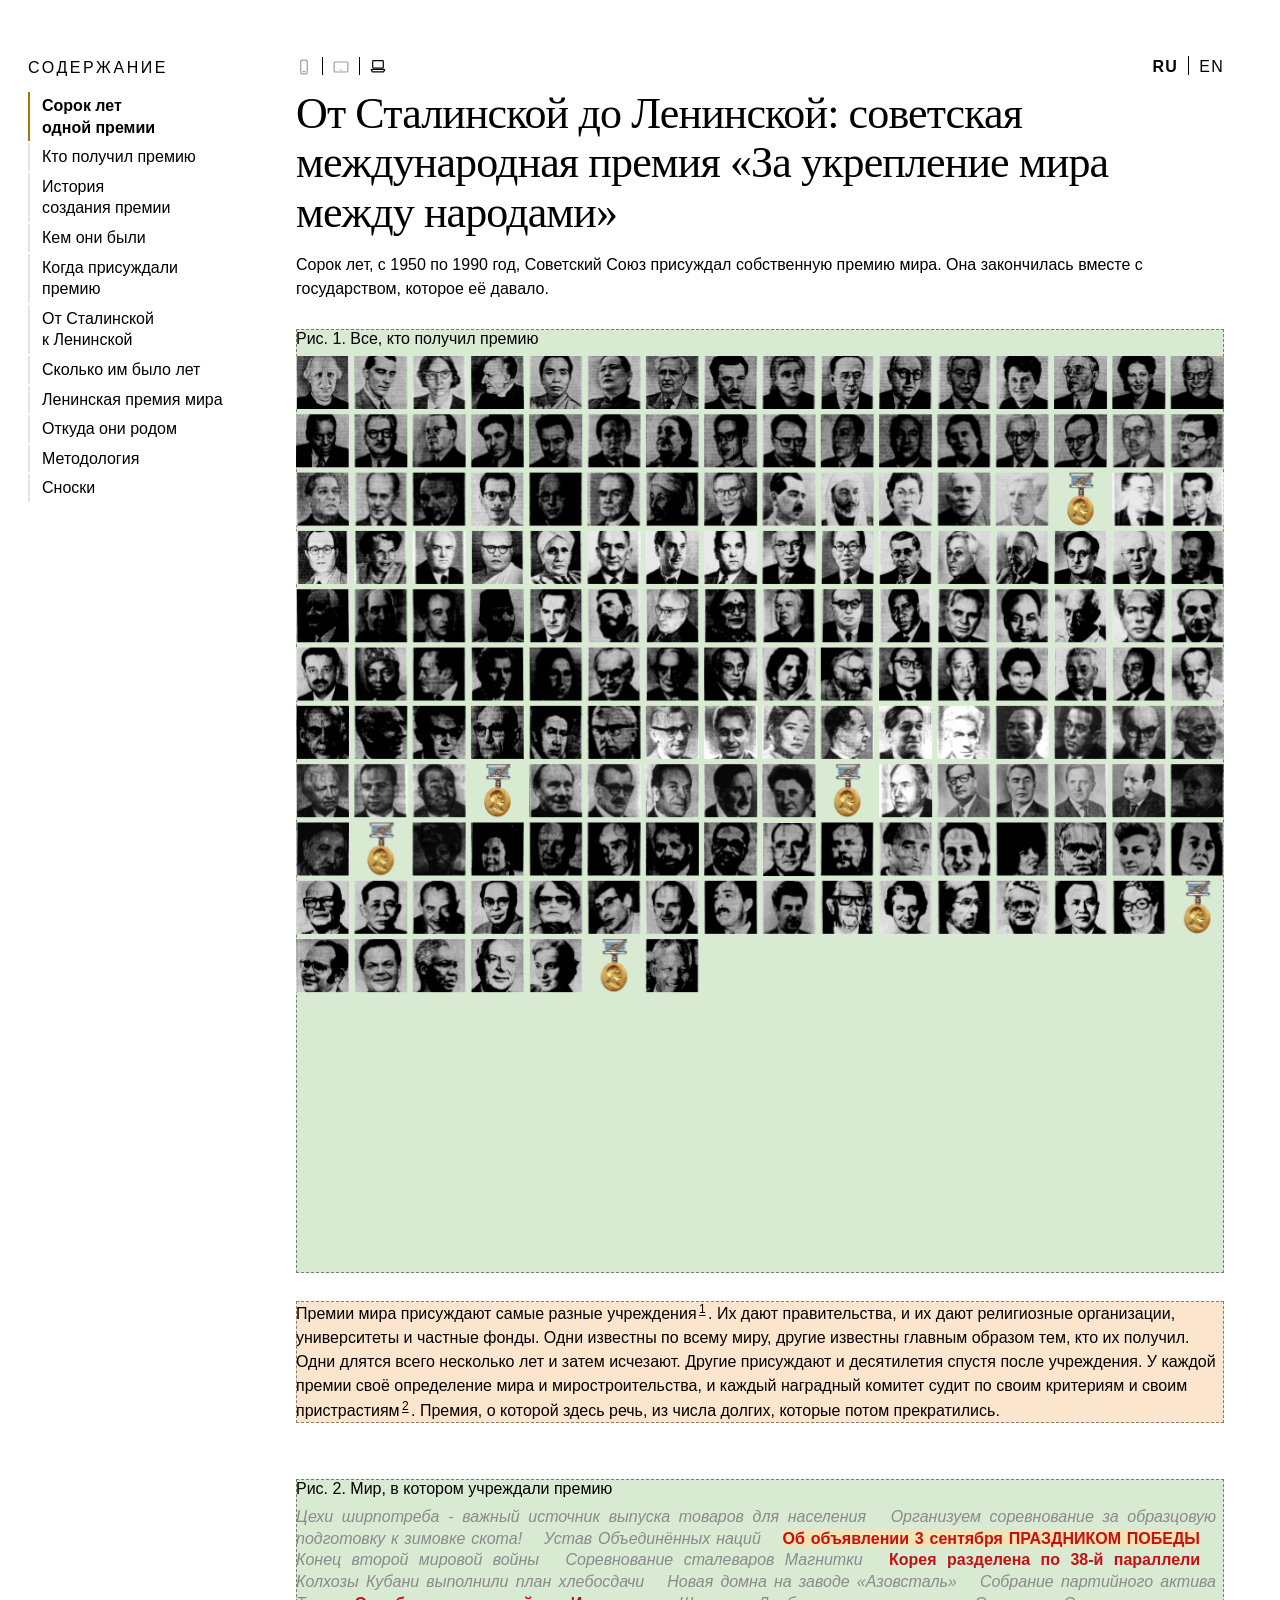
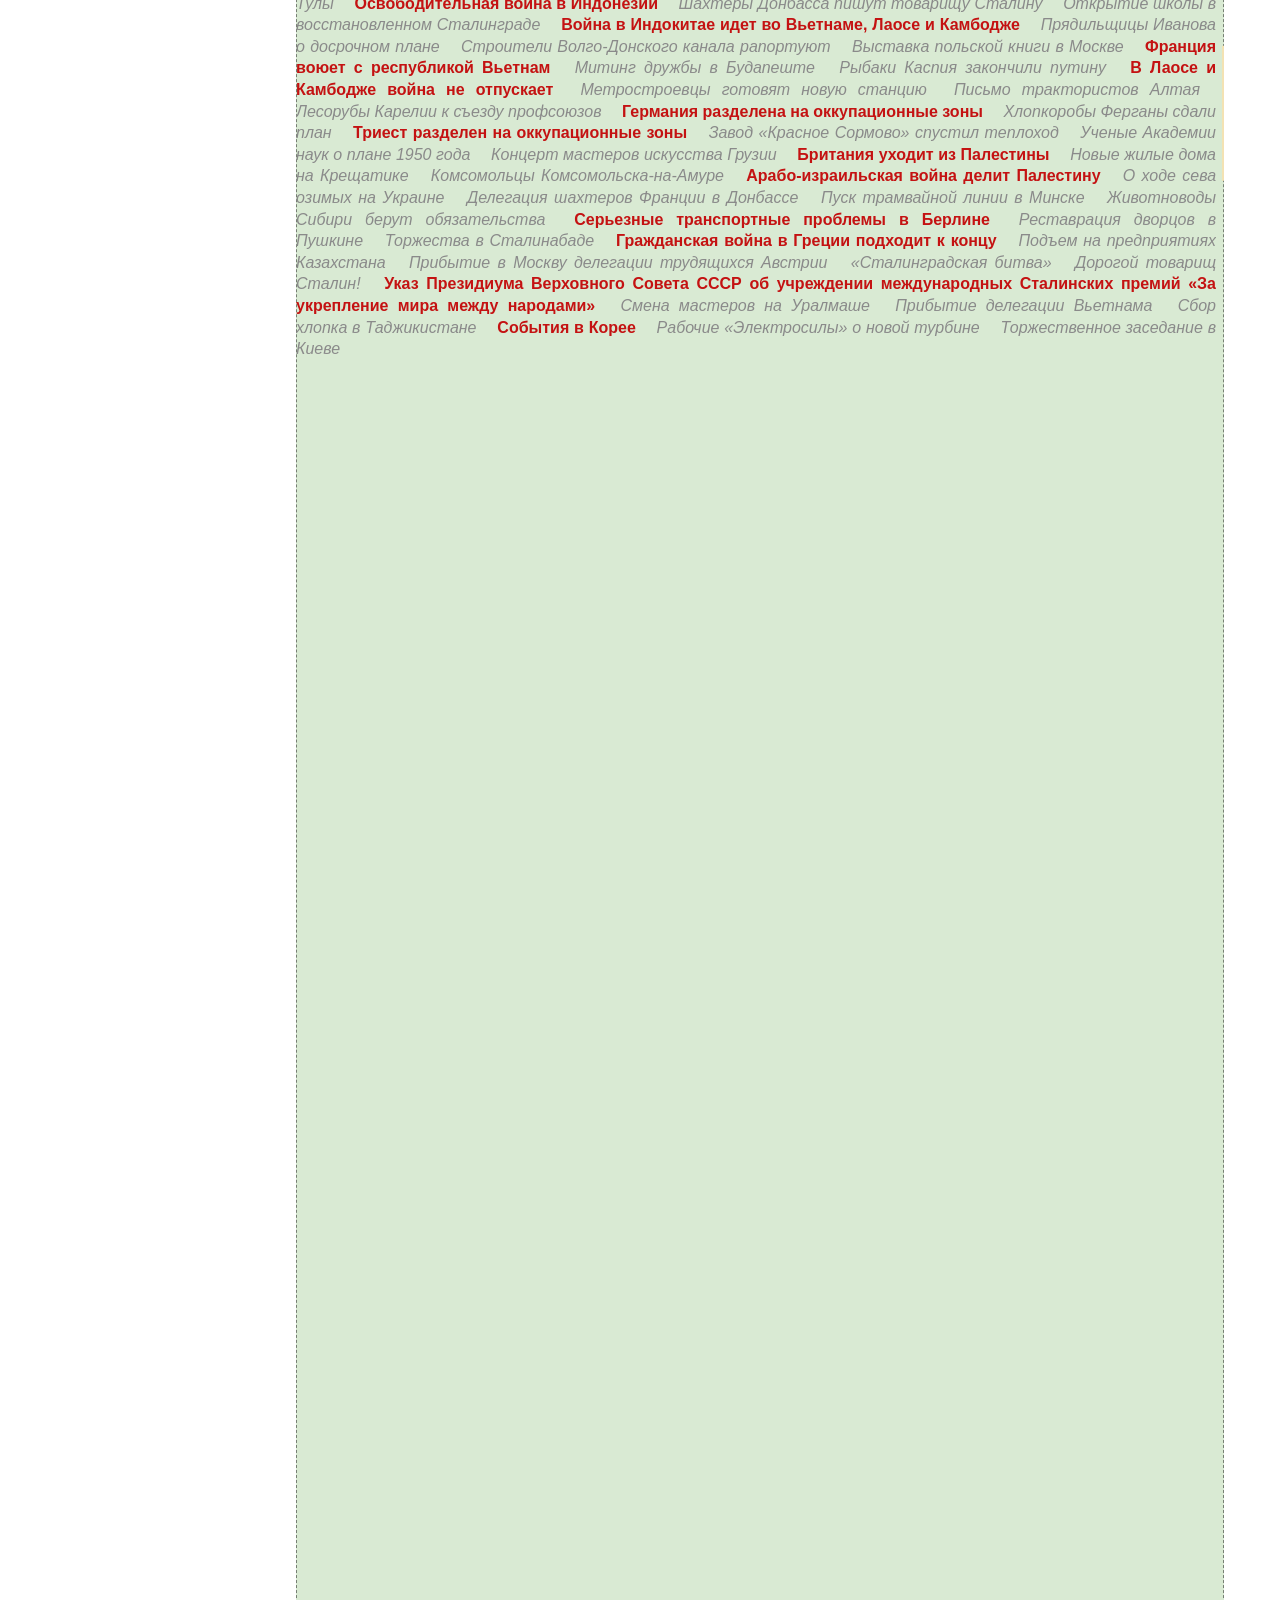
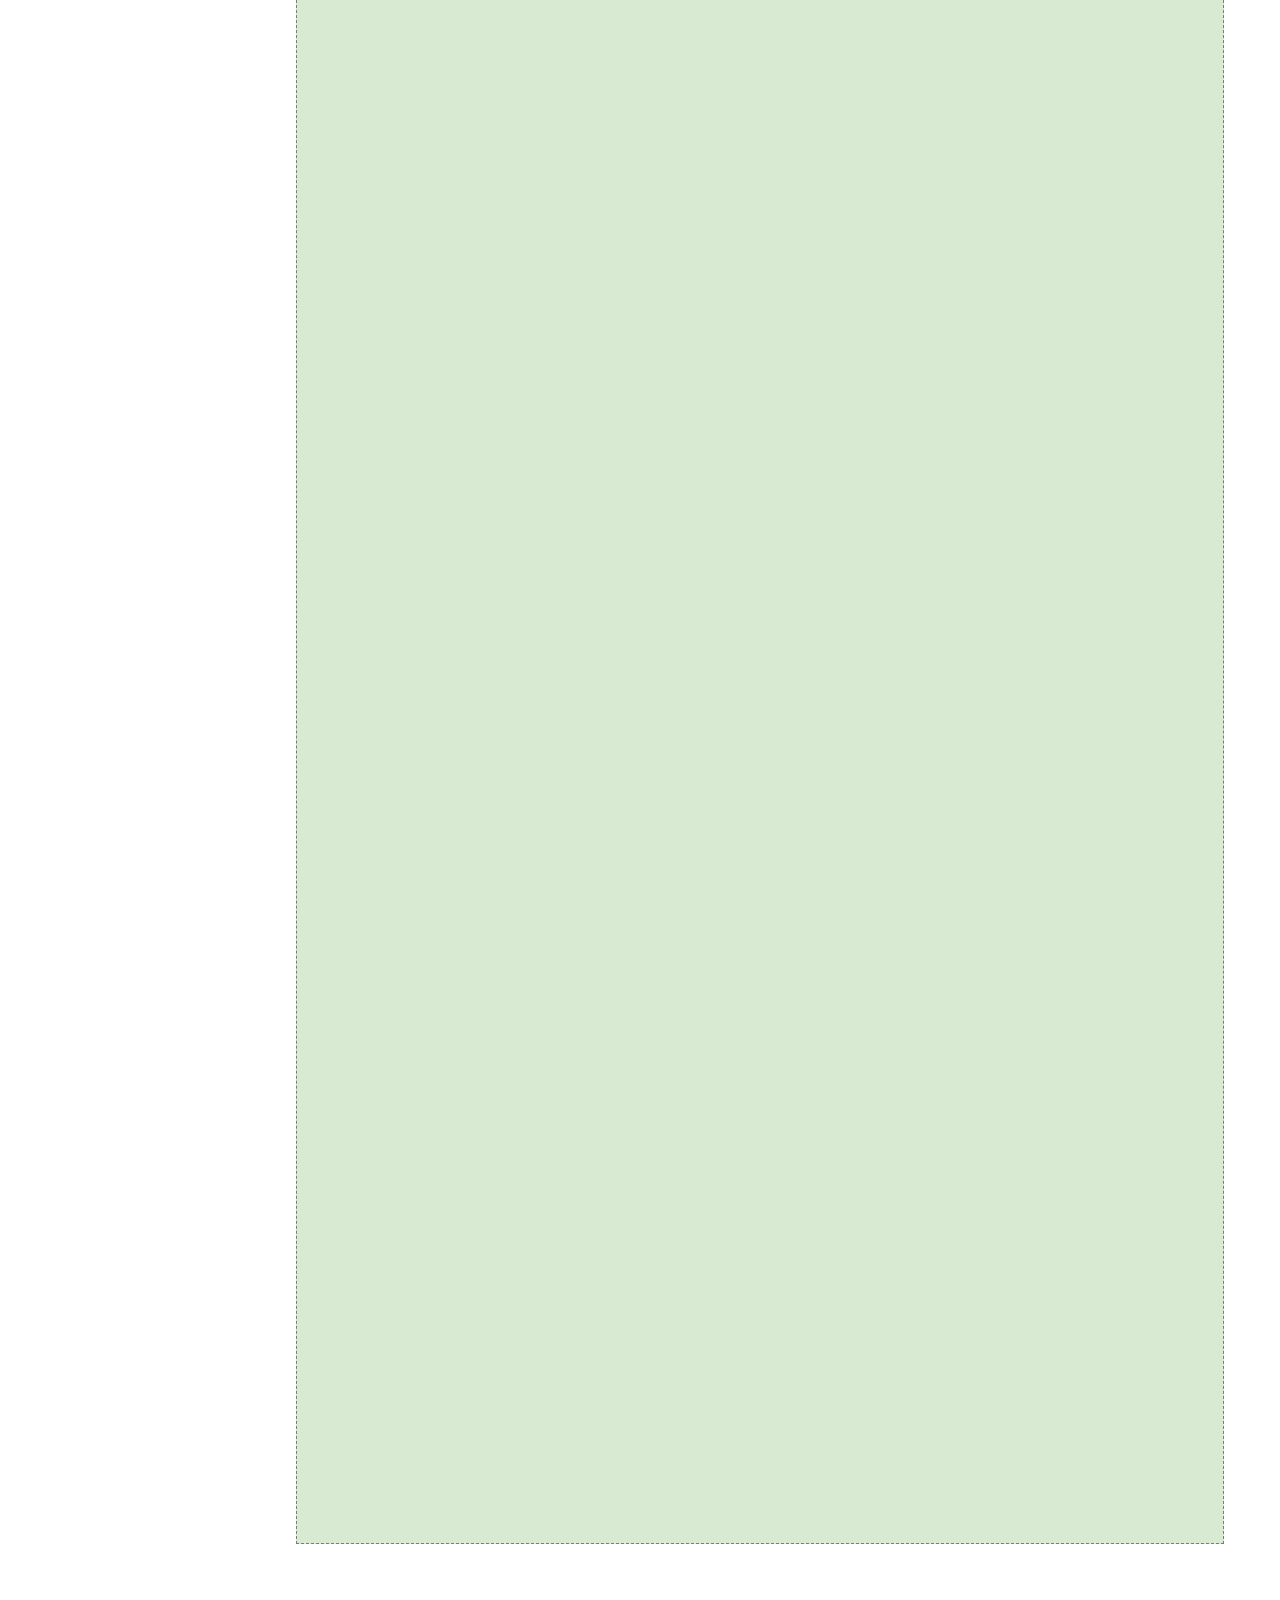
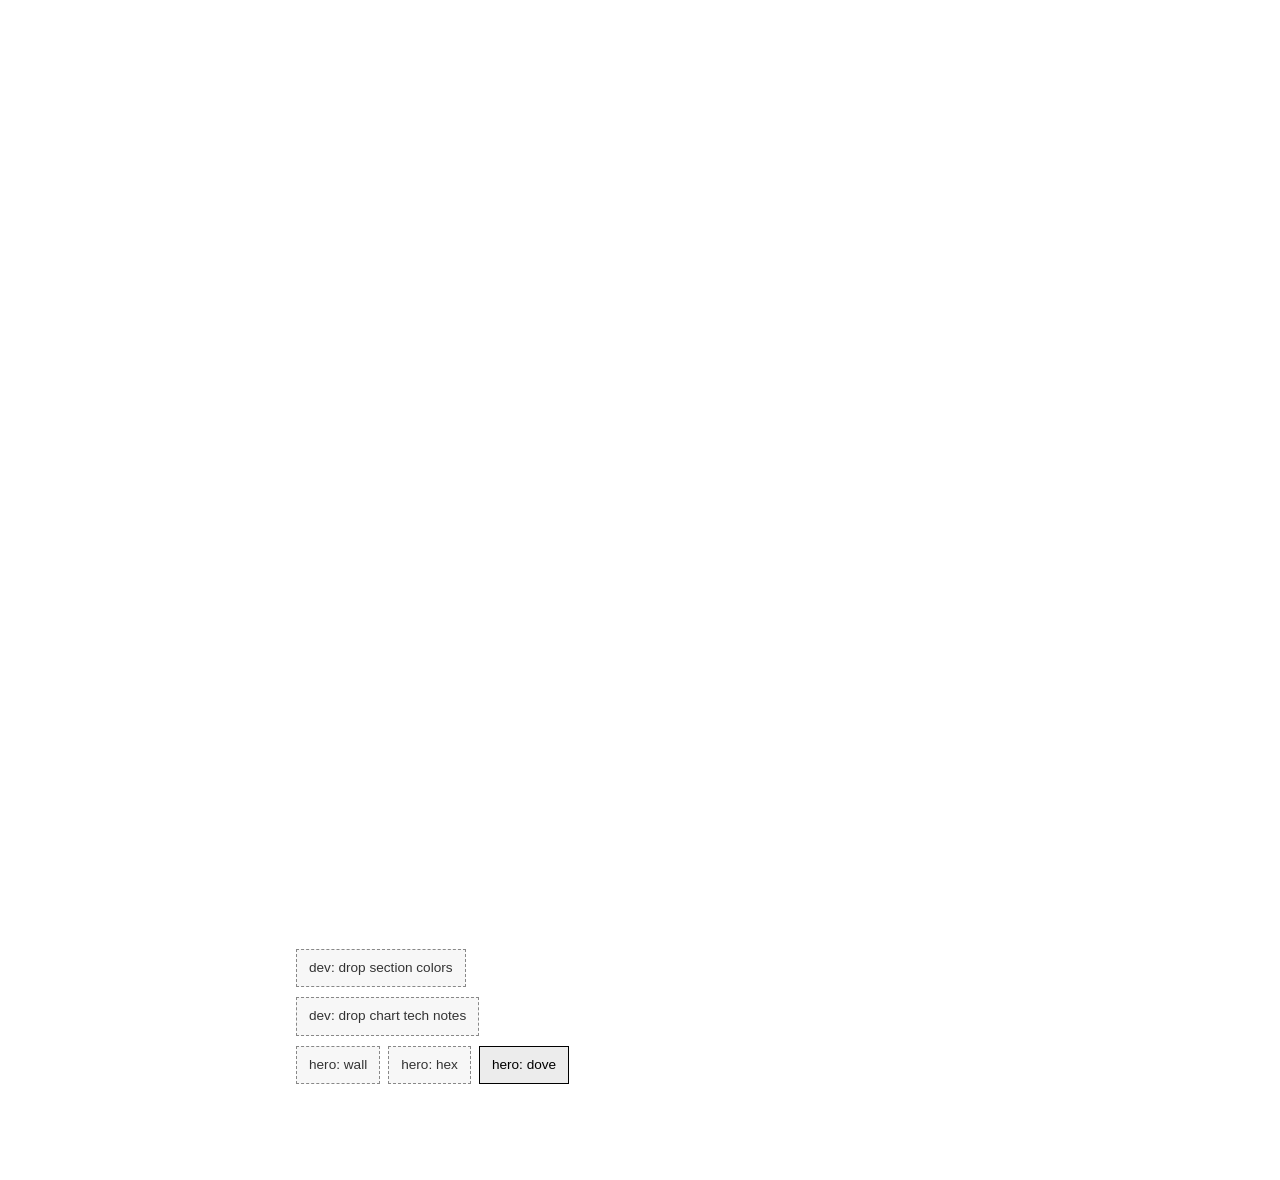
==== viz/laureate-clouds.html @ 4d256071 "Publish laureate-clouds viz for GitHub Pages. Ship viz/, figures/, and the prod laureates.csv with a" ====
<!DOCTYPE html>
<html lang="ru">
<head>
  <meta charset="utf-8">
  <meta name="viewport" content="width=device-width, initial-scale=1">
  <script>
    (function () {
      var display = "laptop";
      try {
        var query = new URLSearchParams(location.search).get("display");
        if (query === "phone" || query === "tablet" || query === "laptop") display = query;
        else {
          var saved = localStorage.getItem("laureates-display");
          if (saved === "phone" || saved === "tablet" || saved === "laptop") display = saved;
        }
      } catch (err) {}
      document.documentElement.setAttribute("data-display", display);
      if (!window.matchMedia("(prefers-reduced-motion: reduce)").matches) {
        document.documentElement.classList.add("js-enter");
      }
      var hero = "dove";
      try {
        var heroQuery = new URLSearchParams(location.search).get("hero");
        if (heroQuery === "wall" || heroQuery === "hex" || heroQuery === "dove") hero = heroQuery;
        else {
          var heroSaved = localStorage.getItem("laureates-hero-mode");
          if (heroSaved === "wall" || heroSaved === "hex" || heroSaved === "dove") hero = heroSaved;
        }
      } catch (err) {}
      document.documentElement.setAttribute("data-hero-mode", hero);
    })();
  </script>
  <title>From the Stalin Prize to the Lenin Prize: the Soviet international prize for strengthening peace among the peoples</title>
  <link rel="stylesheet" href="css/base.css">
  <link rel="stylesheet" href="css/chrome.css">
  <link rel="stylesheet" href="sections/press/press.css">
  <link rel="stylesheet" href="sections/decree/decree.css">
  <link rel="stylesheet" href="sections/footnotes/footnotes.css">
  <link rel="stylesheet" href="css/sections.css">
  <link rel="stylesheet" href="sections/hero/hero.css">
  <link rel="stylesheet" href="sections/occupations/occupations.css">
  <link rel="stylesheet" href="sections/years/years.css">
  <link rel="stylesheet" href="css/world.css">
  <link rel="stylesheet" href="css/charts.css">
  <link rel="stylesheet" href="sections/ages/ages.css">
  <link rel="stylesheet" href="sections/map/map.css">
  <link rel="stylesheet" href="sections/map/map-narrow.css">
  <link rel="stylesheet" href="sections/tip/tip.css">
  <link rel="stylesheet" href="sections/method/method.css">
  <link rel="stylesheet" href="sections/toc/toc.css">
</head>
<body>
  <div class="layout">
  <p class="section-mark" id="section-mark" aria-hidden="true"></p>
  <div class="toc-rail">
    <nav class="toc" id="toc" aria-labelledby="toc-label">
      <p class="toc-label" id="toc-label" data-i18n="tocLabel">Contents</p>
      <ol>
        <li><a href="#opening" data-i18n="tocOpening">Forty years of one prize</a></li>
        <li><a href="#all" data-i18n="hAll">Who received the prize</a></li>
        <li><a href="#prize" data-i18n="tocPrize">How the prize was founded</a></li>
        <li><a href="#occupation" data-i18n="hOcc">Who they were</a></li>
        <li><a href="#years" data-i18n="hYear">When it was awarded</a></li>
        <li><a href="#decree-1956" data-i18n="tocRename">From Stalin to Lenin</a></li>
        <li><a href="#ages" data-i18n="hAge">How old they were</a></li>
        <li><a href="#decree-1989" data-i18n="tocRename1989">The Lenin Peace Prize</a></li>
        <li><a href="#births" data-i18n="hMap">Where they came from</a></li>
        <li><a href="#method" data-i18n="methTitle">How the list was made</a></li>
        <li><a href="#footnotes" data-i18n="fnListTitle">Footnotes</a></li>
      </ol>
    </nav>
  </div>
  <div class="shell">
  <div class="wrap">
    <div class="mast">
      <nav class="display" id="display">
        <button type="button" data-set-display="phone" aria-label="Phone">
          <svg viewBox="0 0 16 16" aria-hidden="true">
            <rect x="4.75" y="1.15" width="6.5" height="13.7" rx="1.25" fill="none" stroke="currentColor" stroke-width="1.2"/>
            <path d="M7.15 12.55h1.7" stroke="currentColor" stroke-width="1.2" stroke-linecap="round"/>
          </svg>
        </button>
        <button type="button" data-set-display="tablet" aria-label="Tablet">
          <svg viewBox="0 0 16 16" aria-hidden="true">
            <rect x="1.15" y="3" width="13.7" height="10" rx="1.25" fill="none" stroke="currentColor" stroke-width="1.2"/>
            <path d="M8 11.15h0.01" stroke="currentColor" stroke-width="1.5" stroke-linecap="round"/>
          </svg>
        </button>
        <button type="button" data-set-display="laptop" aria-label="Laptop">
          <svg viewBox="0 0 16 16" aria-hidden="true">
            <rect x="2.7" y="1.7" width="10.6" height="7.5" rx="0.7" fill="none" stroke="currentColor" stroke-width="1.2"/>
            <path d="M1.2 10.5h13.6l-1.15 2.35H2.35z" fill="none" stroke="currentColor" stroke-width="1.2" stroke-linejoin="round"/>
          </svg>
        </button>
      </nav>
      <nav class="lang" id="lang">
        <button type="button" data-set-lang="ru">RU</button>
        <button type="button" data-set-lang="en">EN</button>
      </nav>
    </div>
    <h1 id="opening" data-i18n="h1">From the Stalin Prize to the Lenin Prize: the Soviet international prize for strengthening peace among the peoples</h1>
      <p class="opener" data-i18n="opener">For forty years, from 1950 to 1990, the Soviet Union awarded a peace prize of its own. It ended with the state that gave it.</p>
    <section class="hero-scroll" id="all">
      <header class="figcap">
        <h2><span class="fig-no" data-i18n="n1">Fig. 1.</span> <span data-i18n="capAll">Everyone who received the prize</span></h2>
      </header>
      <div class="hero-pin" id="hero-pin">
        <div class="stage" id="hero"></div>
        <p class="hero-count" id="hero-count"></p>
      </div>
    </section>
    <p class="intro" data-i18n="intro" data-i18n-html>Peace prizes are awarded by many kinds of institutions<sup class="fn"><button type="button" class="fn-ref" id="fnref-1" data-fn="1">1</button></sup>. Governments give them, and so do religious organizations, universities, and private foundations. Some are known around the world, and some are known mainly to the people who receive them. Some last only a few years and then disappear. Others are still awarded decades after they were founded. Each prize works from its own definition of peace and of peacebuilding, and each awarding committee judges by its own standards and its own biases<sup class="fn"><button type="button" class="fn-ref" id="fnref-2" data-fn="2">2</button></sup>. The prize followed here is one of the long ones that later closed.</p>
    <section class="press-scroll" id="prize">
      <header class="figcap">
        <h2><span class="fig-no" data-i18n="n2">Fig. 2.</span> <span data-i18n="capPress">The world the prize was founded in</span></h2>
      </header>
      <div class="press-pin" id="press-pin">
        <div class="press-band">
          <div class="press-frame" id="press-frame">
            <div class="press-reel" id="press-reel">
              <ol class="press-list" id="press-list"></ol>
    </div>
            <div class="press-heat" id="press-heat" aria-hidden="true"></div>
          </div>
          <p class="press-issue" id="press-issue"></p>
        </div>
      </div>
    </section>
    <figure class="doc" id="decree-1949">
      <blockquote class="ukaz is-open">
        <div class="ukaz-text">
        <button type="button" class="ukaz-original" id="ukaz-original" aria-expanded="true" aria-controls="ukaz-scan"><svg class="ukaz-lines" viewBox="0 0 16 16" aria-hidden="true"><path d="M2.15 3.7h11.7M2.15 8h11.7M2.15 12.3h7.4" fill="none" stroke="currentColor" stroke-width="1.35" stroke-linecap="round"/></svg><svg class="ukaz-glass" viewBox="0 0 16 16" aria-hidden="true"><rect x="1.35" y="2.15" width="9.1" height="6.35" fill="none" stroke="currentColor" stroke-width="1.35"/><path d="M9.15 7.7L13.15 12.55" fill="none" stroke="currentColor" stroke-width="1.35" stroke-linecap="round"/></svg><span class="ukaz-original-label">See the transcription</span></button>
        <button type="button" class="ukaz-zoom" id="ukaz-zoom"><span class="ukaz-zoom-label">Whole page</span></button>
        <div class="ukaz-loupe is-page" id="ukaz-loupe">
          <div class="ukaz-view">
            <img class="ukaz-scan" id="ukaz-scan" src="../figures/pravda-1949-355.jpg" width="3680" height="5317" alt="Pravda, 21 December 1949, page 2, with the decree marked in the upper left column." data-i18n-alt="decreeScanAlt">
            <button type="button" class="ukaz-side" id="ukaz-side" aria-pressed="false" aria-label="Enlarge the decree"></button>
          </div>
          <div class="ukaz-mark" id="ukaz-mark" aria-hidden="true"></div>
          <div class="ukaz-lens" id="ukaz-lens" aria-hidden="true"></div>
        </div>
        <div class="ukaz-copy" data-i18n="decree" data-i18n-html>
        <header class="ukaz-head">
          <p class="ukaz-kicker">Decree</p>
          <p>of the Presidium of the Supreme Soviet of the USSR</p>
          <p>On the establishment of the international</p>
          <p>Stalin Prizes</p>
          <p>"For strengthening peace among the peoples"</p>
        </header>
        <div class="ukaz-body">
          <p>1. Establish the international Stalin Prizes "For strengthening peace among the peoples."</p>
          <p>The prizes are awarded to citizens of any country in the world, regardless of political, religious, and racial differences, for outstanding service in the struggle against the instigators of war and for the strengthening of peace.</p>
          <p>2. Establish that persons awarded the international Stalin Prize receive:</p>
          <ul class="ukaz-items">
            <li>a) a diploma of laureate of the international Stalin Prize;</li>
            <li>b) a gold breast medal with a portrait of J. V. Stalin;</li>
            <li>c) a cash prize of 100,000 rubles.</li>
          </ul>
          <p>3. Establish that the international Stalin Prizes "For strengthening peace among the peoples" are awarded each year, from 5 to 10 prizes, by a special Committee for the International Stalin Prizes, formed by the Presidium of the Supreme Soviet of the USSR from representatives of the democratic forces of various countries of the world.</p>
          <p>4. Award the prizes on the birthday of Joseph Vissarionovich Stalin - 21 December of each year.</p>
          <p>Award the first prizes in 1950.</p>
        </div>
        <footer class="ukaz-signoff">
          <p class="ukaz-sign">Chairman of the Presidium of the Supreme Soviet of the USSR <span class="ukaz-who">N. SHVERNIK.</span></p>
          <p class="ukaz-sign">Secretary of the Presidium of the Supreme Soviet of the USSR <span class="ukaz-who">A. GORKIN.</span></p>
          <p class="ukaz-place">Moscow, the Kremlin. 20 December 1949.</p>
        </footer>
        </div>
        </div>
      </blockquote>
      <figcaption data-i18n="decreeSource" data-i18n-html>The picture is a page of the official newspaper of the Soviet Communist Party devoted to the 70th anniversary of J. V. Stalin, with the printed decree establishing the prize. <a target="_blank" rel="noopener noreferrer" href="https://oldgazette.org/pravda/21121949/text2.html">Transcription of the decree</a>. <a target="_blank" rel="noopener noreferrer" href="https://archive.org/details/1949355_7165">Scan of the issue: Pravda, 21 December 1949, no. 355 (11462), page 2</a>.</figcaption>
    </figure>
    <div class="hook" data-i18n="hook" data-i18n-html>
      <p>The International Lenin Prize for Strengthening Peace Among Peoples (until 1955: International Stalin Prize for Strengthening Peace Among Peoples) was established on December 20, 1949, by the Presidium of the Supreme Soviet of the USSR on the occasion of Joseph Stalin's seventieth birthday. It was awarded annually in Moscow to up to ten people.</p>
      <p>The award was considered the Soviet Union's answer to the Nobel Peace Prize and was bestowed by an international prize committee. Usually, several people were honored at a time. The chairman of the prize committee was the physicist Dmitri Skobelzyn from 1950 to 1973, followed by the oncologist Nikolai Blokhin until 1987, and finally, after the prize was restructured in 1989, the welding engineer Borys Paton.</p>
      <p>In the course of de-Stalinization, the name was changed by decree of the Presidium of the Supreme Soviet on September 6, 1956, to the International Lenin Prize for Strengthening Peace Among Peoples (Russian: Международная Ленинская премия «За укрепление мира между народами»). All previous laureates were asked to return their medals for exchange. Subsequently, the announcement of the laureates no longer took place on Stalin's birthday in December, but usually on May 1.</p>
      <p>On December 11, 1989, the Supreme Soviet reorganized the awarding of the prize. It was to be awarded every two years; the recipient(s) were to be announced on Lenin's birthday, April 22. Only one more prize was awarded under the new rules until the dissolution of the Soviet Union in 1991.</p>
    </div>
    <section id="occupation">
      <div class="essay" data-i18n="occEssay" data-i18n-html>
        <p>The decree of 1949 assigns the prize to citizens of any country for the struggle against the instigators of war. The clouds show the kind of public life those people brought into the list.</p>
        <p>Of the 167 people, 67 are classed as politicians and 50 as cultural figures. Together they are most of the list. There are 15 scientists, 18 public figures, 10 religious figures, and 7 labor-movement figures. Twenty-nine are women. Thirteen of the women are in the political cloud, and eight are public figures. The cultural cloud holds four women. The religious cloud and the labor cloud hold none.</p>
      </div>
      <p class="lead" id="split-lead"></p>
      <p class="finding" id="split-finding"></p>
      <figure class="viz">
        <figcaption class="figcap">
          <h2><span class="fig-no" data-i18n="n3">Fig. 3.</span> <span id="cap-occ" data-i18n="capOcc">What work did they do?</span></h2>
        </figcaption>
      <div class="legend" id="occ-legend">
        <span><i class="swatch female"></i> <span data-i18n="female">Female</span></span>
        <span><i class="swatch male"></i> <span data-i18n="male">Male</span></span>
      </div>
      <div class="clouds" id="clouds"></div>
      </figure>
      <p class="source chart-tech" id="src-occ" data-i18n="srcOcc">Each cloud is one class from WINNER_BIO_occupation_class. Women are drawn toward the center of their cloud. Source: laureates.csv.</p>
    </section>

    <section id="years">
      <div class="essay" data-i18n="yearEssay" data-i18n-html>
        <p>The decree of 1949 promised five to ten prizes a year. The columns keep that promise only at the start.</p>
        <p>From 1950 through 1955 there are six full years and 45 people. The shortest of those columns has six, and in 1953 the column reaches ten, the ceiling the decree set for itself. From 1956 the prize goes on, but the columns sit lower, often at four or five, and from the late 1960s a cohort often covers two years. The span 1980-1982 covers three. There are thirty cohorts in all. Two of them, 1988 and 1990, are a single person. The list has no cohort of its own for 1987 or for 1989.</p>
        <p>Women are in the prize from the first year: three of the seven in 1950. After that, whole years pass without them. They stand thickest in the 1977-1978 cohort, four of six. Among the Stalin-year laureates, 10 of 45 are women. Among the later laureates, 19 of 122.</p>
      </div>
      <div class="years-scrolly" id="years-scrolly">
        <div class="years-pin" id="years-pin">
          <p class="tally" id="year-tally"></p>
          <p class="lead" id="year-lead"></p>
          <header class="figcap">
            <h2><span class="fig-no" data-i18n="n4">Fig. 4.</span> <span data-i18n="capYear">Which year did each person receive it?</span></h2>
          </header>
          <div class="legend" id="year-legend"></div>
          <div class="chart" id="year-chart"></div>
          <p class="source chart-tech" id="year-source" data-i18n="srcYear">Each column is one prize cohort, placed at the middle of the year or span in the decree. Women are drawn at the foot of the column. The Stalin Prize runs through 1955; from 1956 the prize is the Lenin Prize, and 1990 is the single Lenin Peace Prize. Source: laureates.csv.</p>
        </div>
        <div class="years-steps" id="years-steps" aria-hidden="true">
          <div class="years-step" data-step="mid"></div>
          <div class="years-step" data-step="span"></div>
        </div>
      </div>
    </section>

    <section id="decree-1956">
      <div class="essay" data-i18n="renameEssay" data-i18n-html>
        <p>On the chart, 1956 is not an empty year. That cohort has eight people, and the list already counts them as Lenin laureates. The decree below is dated September 6, 1956. It does not found a new prize, and it does not close the old one. It changes the name, and it changes the portrait on the medal.</p>
        <p>The first sentence explains the renaming by the wishes of the committees. The sum does not change: still 100,000 rubles. Point 3 extends to the laureates of 1950-1955 only the diploma and the medal, subparagraphs (a) and (b), and does not extend the cash. Those earlier laureates, as the text above has already said, were asked to hand the medal back for exchange: the old one bears Stalin, the new one bears Lenin. The decree still says each year, and up to ten. No column after 1953 reaches ten. The decree does not set the day of the announcement. It leaves the rules for nominating candidates to be drawn up and published by the committee itself.</p>
      </div>
      <figure class="doc">
      <blockquote class="ukaz is-open">
        <div class="ukaz-text">
        <button type="button" class="ukaz-original" aria-expanded="true" aria-controls="ukaz-loupe-1956"><svg class="ukaz-lines" viewBox="0 0 16 16" aria-hidden="true"><path d="M2.15 3.7h11.7M2.15 8h11.7M2.15 12.3h7.4" fill="none" stroke="currentColor" stroke-width="1.35" stroke-linecap="round"/></svg><svg class="ukaz-glass" viewBox="0 0 16 16" aria-hidden="true"><rect x="1.35" y="2.15" width="9.1" height="6.35" fill="none" stroke="currentColor" stroke-width="1.35"/><path d="M9.15 7.7L13.15 12.55" fill="none" stroke="currentColor" stroke-width="1.35" stroke-linecap="round"/></svg><span class="ukaz-original-label">See the transcription</span></button>
        <button type="button" class="ukaz-zoom"><span class="ukaz-zoom-label">Whole page</span></button>
        <div class="ukaz-loupe is-page" id="ukaz-loupe-1956">
          <div class="ukaz-view">
            <img class="ukaz-scan" src="../figures/pravda-1956-252.jpg" width="1836" height="2673" alt="Pravda, 8 September 1956, page 1, with the renaming decree marked in the lower left." data-i18n-alt="renameScanAlt">
            <button type="button" class="ukaz-side" aria-pressed="false" aria-label="Enlarge the decree"></button>
          </div>
          <div class="ukaz-mark" aria-hidden="true"></div>
          <div class="ukaz-lens" aria-hidden="true"></div>
        </div>
        <div class="ukaz-copy" data-i18n="rename" data-i18n-html>
        <header class="ukaz-head">
          <p class="ukaz-kicker">Decree</p>
          <p>of the Presidium of the Supreme Soviet of the USSR</p>
          <p>On renaming the international</p>
          <p>Stalin Prizes</p>
          <p>as the international Lenin Prizes</p>
          <p>"For strengthening peace among the peoples"</p>
        </header>
        <div class="ukaz-body">
          <p>1. Taking into account the wishes of the Committees for the International Stalin Prizes,<sup>1</sup> rename the international Stalin Prizes as the international Lenin Prizes "For strengthening peace among the peoples."</p>
          <p>2. Establish that persons awarded the international Lenin Prize receive:</p>
          <ul class="ukaz-items">
            <li>a) a diploma of laureate of the international Lenin Prize;</li>
            <li>b) a gold breast medal with a portrait of V. I. Lenin;</li>
            <li>c) a cash prize of 100,000 rubles.</li>
          </ul>
          <p>3. Extend subparagraphs (a) and (b) of § 2 of this Decree also to persons who received the International Prize "For strengthening peace among the peoples" in 1950-1955.</p>
          <p>4. Establish that the international Lenin Prizes "For strengthening peace among the peoples" are awarded each year, up to 10 prizes, by the Committee for the International Lenin Prizes.</p>
          <p>5. The procedure for nominating candidates for the international Lenin Prizes "For strengthening peace among the peoples," and the conditions for awarding these prizes, are drawn up and published by the Committee for the International Lenin Prizes.</p>
        </div>
        <footer class="ukaz-signoff">
          <p class="ukaz-place">Moscow, the Kremlin. 6 September 1956.</p>
        </footer>
        <p class="ukaz-note"><sup>1</sup> They were established by the Decree of the Presidium of the Supreme Soviet of the USSR of 20 December 1949 (Vedomosti of the Supreme Soviet of the USSR, 1949, no. 66).</p>
        </div>
        </div>
      </blockquote>
      <figcaption class="source" data-i18n="renameSource" data-i18n-html>The picture is a page of <em>Pravda</em> with the printed decree renaming the prize.<sup class="fn"><button type="button" class="fn-ref" id="fnref-3" data-fn="3">3</button></sup> Scan of the issue: Pravda, 8 September 1956, no. 252 (13915), page 1.</figcaption>
      </figure>
    </section>

    <section id="ages">
      <div class="essay" data-i18n="ageEssay" data-i18n-html>
        <p>The decree speaks of outstanding service. On the age chart that service belongs to a long public life. The mean sits near sixty, and the dashed line stands about there. Only eight people were under forty. Eighteen were seventy-five or older. The mass of the list lies between those edges: 76 people from 40 to 59, and 65 from 60 to 74.</p>
        <p>The women are a little younger than the men on average, about 57 against about 61. The gap is small. In this too the prize reads as a list of public lives already made. The youngest and the oldest are named in the line under this paragraph. The empty left end of the scale matters more than the extreme.</p>
      </div>
      <p class="lead" id="age-lead"></p>
      <figure class="viz">
        <figcaption class="figcap">
          <h2><span class="fig-no" data-i18n="n5">Fig. 5.</span> <span data-i18n="capAge">How old were they when they received it?</span></h2>
        </figcaption>
      <div class="legend">
        <span><i class="swatch dot female"></i> <span data-i18n="female">Female</span></span>
        <span><i class="swatch dot male"></i> <span data-i18n="male">Male</span></span>
      </div>
      <div class="chart" id="age-chart"></div>
      </figure>
    </section>

    <section id="decree-1989">
      <div class="essay" data-i18n="rename1989Essay" data-i18n-html>
        <p>By late 1989 the country was already deep in perestroika: shortages, political instability, a growing internal crisis. Against that noise a second renaming of a peace prize was a small act. The resolution below is dated 11 December 1989. It does not found a new prize, and it does not close the old one. It shortens the name to the International Lenin Peace Prize, and it replaces the statute and the committee rules. The prize itself was already slipping toward the far edge of the story.</p>
        <p>The opening sentence explains the change by the present stage of the movement for human survival, a nuclear-free and nonviolent world, and new political thinking. Point 1 is the rename. Points 2 and 3 approve the new statute and the new committee regulations. Point 4 repeals earlier acts, including the renaming decree of 6 September 1956 as later amended. Only one prize was given under the new name: Mandela, for 1990. The Union dissolved the next year.</p>
      </div>
      <figure class="doc">
      <blockquote class="ukaz is-open">
        <div class="ukaz-text">
        <button type="button" class="ukaz-original" aria-expanded="true" aria-controls="ukaz-loupe-1989"><svg class="ukaz-lines" viewBox="0 0 16 16" aria-hidden="true"><path d="M2.15 3.7h11.7M2.15 8h11.7M2.15 12.3h7.4" fill="none" stroke="currentColor" stroke-width="1.35" stroke-linecap="round"/></svg><svg class="ukaz-glass" viewBox="0 0 16 16" aria-hidden="true"><rect x="1.35" y="2.15" width="9.1" height="6.35" fill="none" stroke="currentColor" stroke-width="1.35"/><path d="M9.15 7.7L13.15 12.55" fill="none" stroke="currentColor" stroke-width="1.35" stroke-linecap="round"/></svg><span class="ukaz-original-label">See the transcription</span></button>
        <button type="button" class="ukaz-zoom"><span class="ukaz-zoom-label">Whole page</span></button>
        <div class="ukaz-loupe is-page" id="ukaz-loupe-1989">
          <div class="ukaz-view">
            <img class="ukaz-scan" src="../figures/pravda-1989-346.jpg" width="1798" height="2628" alt="Pravda, 12 December 1989, page 1, with the Presidium meeting note marked in the upper right column." data-i18n-alt="rename1989ScanAlt">
            <button type="button" class="ukaz-side" aria-pressed="false" aria-label="Enlarge the decree"></button>
          </div>
          <div class="ukaz-mark" aria-hidden="true"></div>
          <div class="ukaz-lens" aria-hidden="true"></div>
        </div>
        <div class="ukaz-copy" data-i18n="rename1989" data-i18n-html>
        <header class="ukaz-head">
          <p class="ukaz-kicker">Resolution</p>
          <p>of the Presidium of the Supreme Soviet of the USSR</p>
          <p>of 11 December 1989, No. 905-1</p>
          <p>On the International Lenin Peace Prize</p>
        </header>
        <div class="ukaz-body">
          <p>Having considered the proposal of the Committee of the Supreme Soviet of the USSR on International Affairs on transforming the International Lenin Prize "For strengthening peace among the peoples" and improving the practice of its awarding in light of the present stage of the movement of broad public forces for the survival of humanity, the building of a nuclear-free and nonviolent world, and the establishment in international affairs of new political thinking, the Presidium of the Supreme Soviet of the USSR resolves:</p>
          <p>1. Consider it expedient henceforth to name the International Lenin Prize "For strengthening peace among the peoples" the International Lenin Peace Prize.</p>
          <p>2. Approve the Statute of the International Lenin Peace Prize.</p>
          <p>3. Approve the Regulations on the Committee for the International Lenin Peace Prizes.</p>
          <p>4. Consider as no longer in force:</p>
          <ul class="ukaz-items">
            <li>the Decree of the Presidium of the Supreme Soviet of the USSR of 6 September 1956 "On the international Lenin Prizes 'For strengthening peace among the peoples'" as amended by the Decrees of 15 February 1980 and 26 November 1986;</li>
            <li>the Decree of the Presidium of the Supreme Soviet of the USSR of 22 April 1957 "On the approval of the diploma and the gold breast medal of a laureate of the International Lenin Prize 'For strengthening peace among the peoples'" as amended by the Decree of 15 February 1980;</li>
            <li>the Resolution of the Presidium of the Supreme Soviet of the USSR of 22 April 1966 "On the Committee for the international Lenin Prizes 'For strengthening peace among the peoples'" as amended by the Decrees of 15 February 1980 and 26 November 1986.</li>
          </ul>
        </div>
        <footer class="ukaz-signoff">
          <p class="ukaz-place">Moscow, the Kremlin. 11 December 1989.</p>
        </footer>
        </div>
        </div>
      </blockquote>
      <figcaption class="source" data-i18n="rename1989Source" data-i18n-html>The picture is a page of <em>Pravda</em> reporting the Presidium meeting the day after the resolution. The full text is the resolution as published. <a target="_blank" rel="noopener noreferrer" href="http://pravo.levonevsky.org/baza/soviet/sssr1118.htm">Transcription of the resolution</a>. <a target="_blank" rel="noopener noreferrer" href="https://archive.org/details/1989346_4216">Scan of the issue: Pravda, 12 December 1989, no. 346 (26064), page 1</a>. <a target="_blank" rel="noopener noreferrer" href="https://vedomosti.sssr.su/1989/29/">Vedomosti of the Congress of People's Deputies of the USSR and the Supreme Soviet of the USSR, 1989, no. 27, art. 534</a>.</figcaption>
      </figure>
    </section>

    <section id="births">
      <div class="essay" data-i18n="mapEssay" data-i18n-html>
        <p>The same decree says: citizens of any country, with no regard to political, religious, and racial differences. The map tests the geography in that sentence. It does not test the rest. Birth is not citizenship, and it is not the country that put a person forward. A prize that was a domestic honor of the Soviet Union would have piled its births up there.</p>
        <p>The births pile up elsewhere. The largest numbers on record are France, 13, then Germany, 12, the United States, 9, and India, 7. Germany is one label in the file, with East and West not split. Russia and Ukraine together account for eight births. No other Soviet republic appears as a birth country. More than fifty birth countries are named, so the list is wide. Every recorded birth has coordinates on the map. The world of this prize is mostly a world of people born outside the state that signed it.</p>
      </div>
      <p class="lead" id="map-lead"></p>
      <figure class="viz">
        <figcaption class="figcap">
          <h2><span class="fig-no" data-i18n="n6">Fig. 6.</span> <span data-i18n="capMap">Where were they born?</span></h2>
        </figcaption>
      <div class="chart" id="map-chart"></div>
      </figure>
      <p class="source chart-tech" id="map-source"></p>
    </section>

    <footer class="methodology" id="method">
      <h2 data-i18n="methTitle">How the list was made</h2>
      <ol>
        <li data-i18n="meth1" data-i18n-html>Sources for the roster: year-by-year lists on the prize pages in <a target="_blank" rel="noopener noreferrer" href="https://de.wikipedia.org/wiki/Internationaler_Lenin-Friedenspreis">German</a>, <a target="_blank" rel="noopener noreferrer" href="https://ru.wikipedia.org/wiki/%D0%9C%D0%B5%D0%B6%D0%B4%D1%83%D0%BD%D0%B0%D1%80%D0%BE%D0%B4%D0%BD%D0%B0%D1%8F_%D0%9B%D0%B5%D0%BD%D0%B8%D0%BD%D1%81%D0%BA%D0%B0%D1%8F_%D0%BF%D1%80%D0%B5%D0%BC%D0%B8%D1%8F_%C2%AB%D0%97%D0%B0_%D1%83%D0%BA%D1%80%D0%B5%D0%BF%D0%BB%D0%B5%D0%BD%D0%B8%D0%B5_%D0%BC%D0%B8%D1%80%D0%B0_%D0%BC%D0%B5%D0%B6%D0%B4%D1%83_%D0%BD%D0%B0%D1%80%D0%BE%D0%B4%D0%B0%D0%BC%D0%B8%C2%BB">Russian</a>, and <a target="_blank" rel="noopener noreferrer" href="https://en.wikipedia.org/wiki/Lenin_Peace_Prize">English</a> Wikipedia; the Yearbook of the Great Soviet Encyclopedia (Ежегодник Большой советской энциклопедии); a database of scanned <em>Pravda</em> archives; and a database of the archive of the Committee on the International Lenin Peace Prizes, 1949–1991 (<a target="_blank" rel="noopener noreferrer" href="https://guides.rusarchives.ru/terms/6/346/mezhdunarodnye-otnosheniya">fond R-9522, 1 inventory, 194 files, extreme dates 1949–1991, State Archive of the Russian Federation</a>).</li>
        <li data-i18n="meth2" data-i18n-html>The roster follows the German Wikipedia chronology, which footnotes the <em>Pravda</em> decree for each year. Six people named only on the English or Russian page are kept. Picasso and Niemeyer keep the years those pages give them. Where a footnote points to a decree, the issue was read in the scanned <em>Pravda</em> archives. Fond R-9522 would be the fullest FOIA-like holding; that fund was not opened for this project.</li>
        <li data-i18n="meth3">The prize year is the year named in the decree, not the day the medal was handed over.</li>
        <li data-i18n="meth4">Stalin prizes for 1951-1955 were announced in December of that year. The 1950 prize was announced on 6 April 1951. Lenin prizes were usually announced around 1 May and named the previous year, or a span such as 1968-1969.</li>
        <li data-i18n="meth5">Stalin laureates who later exchanged the medal for a Lenin medal are one row, under the Stalin prize.</li>
        <li data-i18n="meth6">Occupation is the text before the first semicolon in the Wikidata list. Near-synonyms are not merged.</li>
        <li data-i18n="meth7">Age is the first year of the prize minus the birth year, the age turned during that calendar year.</li>
        <li data-i18n="meth8">The map places each person at the recorded birth coordinates. Shared points are drawn as a small ring. People with no coordinates are left off.</li>
        <li data-i18n="meth9">Halldor Laxness, Martin Andersen Nexo, and names found only on incomplete lists are left out. Laxness's 1952 Soviet prize was the World Peace Council literary prize. Nexo sat on the committee and is not in a decree.</li>
        <li data-i18n="meth10">Biography, occupation, and coordinates come from Wikidata. Arthur Moulton's birth place follows his English Wikipedia infobox. John Hanly Morgan has no Wikidata item; his dates and New Albany birthplace come from a Unitarian Universalist Ministers Association obituary. A few other birth places without Wikidata coordinates (Thakin Kodaw Hmaing, Ragnar Forbech, Udakendawala Siri Saranankara Thero, Peter Ayodele Curtis Joseph, Hikmat Abu Zayd, Gordon Schaffer) are filled from Wikipedia or local gazetteers. Schaffer's place is Clapham, South London, where Wikipedia says he grew up.</li>
        <li data-i18n="meth11">Headlines in the title wall are generated, not copied from Pravda. The exception is five lines from 19-21 December 1949, the decree on the Stalin Prizes, and «События в Корее» from Pravda, 3 November 1950, no. 307 (11779), which stays in the wall. The date and issue at the side change with the red event then in view. Issue numbers are counted from 18 December 1949, no. 352 (11459), and are not an archival record.</li>
      </ol>
    </footer>
    <section class="footnotes" id="footnotes" aria-labelledby="fn-list-title">
      <h2 id="fn-list-title" data-i18n="fnListTitle">Footnotes</h2>
      <ol>
        <li id="fn-1">
          <span data-i18n="fn1" data-i18n-html>For example, here are two lists of peace prizes: <a href="https://en.wikipedia.org/wiki/List_of_peace_prizes">List of peace prizes from English Wikipedia</a> and <a href="https://peacebellfoundation.org/peace-prizes/">Peace Prizes, from the Peace Bell Foundation (501(c)(3) non-profit)</a>.</span>
          <a class="footnotes-back" href="#fnref-1" data-i18n="fnBackLink">To the text</a>
        </li>
        <li id="fn-2">
          <span data-i18n="fn2" data-i18n-html>For example, see Taylor O’Connor’s account of seventy-two peace prizes: descriptions of each, then a generalization and an analysis. <a href="https://everydaypeacebuilding.com/peace-prize-award/">Mapping 72 Peace Prize Award Programs Around the World, by Taylor O’Connor from Everyday Peacebuilding consultancy, 7 September 2023</a>.</span>
          <a class="footnotes-back" href="#fnref-2" data-i18n="fnBackLink">To the text</a>
        </li>
        <li id="fn-3">
          <span data-i18n="fn3" data-i18n-html>The decree was also published in the official bulletin of state acts of the Soviet Supreme Soviet. <a href="https://docs.historyrussia.org/ru/nodes/[base64]#mode/inspect/page/1/zoom/4">Scan: Vedomosti of the Supreme Soviet of the USSR, 1956, no. 18, art. 393, page 258</a>.</span>
          <a class="footnotes-back" href="#fnref-3" data-i18n="fnBackLink">To the text</a>
        </li>
      </ol>
    </section>
    <button type="button" class="dev-plain-toggle" id="dev-plain-toggle" aria-pressed="false">dev: drop section colors</button>
    <button type="button" class="dev-plain-toggle" id="dev-tech-toggle" aria-pressed="false">dev: drop chart tech notes</button>
    <nav class="dev-hero-mode" id="hero-mode" aria-label="Hero mode">
      <button type="button" class="dev-plain-toggle" data-hero-mode="wall">hero: wall</button>
      <button type="button" class="dev-plain-toggle" data-hero-mode="hex">hero: hex</button>
      <button type="button" class="dev-plain-toggle" data-hero-mode="dove">hero: dove</button>
    </nav>
  </div>
  </div>
  </div>
  <div id="tip" hidden></div>
  <button type="button" class="fn-backdrop" id="fn-backdrop" hidden></button>
  <div class="fn-drawer" id="fn-drawer" hidden role="dialog" aria-modal="true" aria-labelledby="fn-title">
    <button type="button" class="fn-drawer-toggle" id="fn-toggle" aria-expanded="false" aria-controls="fn-body">
      <span id="fn-title" data-i18n="fnTitle">Footnote</span>
      <svg class="fn-chevron" viewBox="0 0 24 12" aria-hidden="true" focusable="false">
        <path d="M4 9.5 12 2.5l8 7" fill="none" stroke="currentColor" stroke-width="1.5" stroke-linecap="round" stroke-linejoin="round"></path>
      </svg>
    </button>
    <div class="fn-drawer-body" id="fn-body"></div>
  </div>
  <script src="i18n.js"></script>
  <script src="press-sample.js"></script>
  <script src="js/data/people.js"></script>
  <script src="js/data/portraits.js"></script>
  <script src="js/data/land.js"></script>
  <script src="js/data/lakes.js"></script>
  <script src="js/shared/palette.js"></script>
  <script src="js/shared/hex.js"></script>
  <script src="js/shared/shape-pack.js"></script>
  <script src="js/shared/marks.js"></script>
  <script src="js/shared/world.js"></script>
  <script src="sections/hero/hero-wall.js"></script>
  <script src="sections/hero/hero-hex.js"></script>
  <script src="sections/hero/hero-dove.js"></script>
  <script src="sections/hero/hero.js"></script>
  <script src="sections/occupations/occupations.js"></script>
  <script src="sections/occupations/occupations-world.js"></script>
  <script src="sections/years/years-narrow.js"></script>
  <script src="sections/years/years.js"></script>
  <script src="sections/years/years-world.js"></script>
  <script src="sections/ages/ages.js"></script>
  <script src="sections/map/map-narrow.js"></script>
  <script src="sections/map/map.js"></script>
  <script src="sections/tip/tip.js"></script>
  <script src="sections/decree/decree.js"></script>
  <script src="sections/footnotes/footnotes.js"></script>
  <script src="sections/press/press.js"></script>
  <script src="sections/toc/toc.js"></script>
  <script src="js/shared/section-fade.js"></script>
  <script src="js/shared/enter.js"></script>
  <script src="js/app.js"></script>
</body>
</html>
---- viz/css/base.css ----
:root {
  --ink: #000;
  --line: #e4e4e4;
  --gold: #e2a320;
  --gold-hot: #a87410;
  --cloud: #3c3c3c;
  --cloud-hot: #111111;
  --female: #ee8eaa;
  --female-hot: #c45d7e;
  --male: #157e88;
  --male-hot: #0d545b;
  --bg: #fff;
}

* { box-sizing: border-box; }
figure { margin: 0; }

body {
  margin: 0;
  background: var(--bg);
  color: var(--ink);
  font-family: "Segoe UI", Helvetica, Arial, sans-serif;
  font-size: 1rem;
  line-height: 1.5;
}

.wrap {
  --pad: 28px;
  max-width: 1100px;
  margin: 0 auto;
  padding: 56px var(--pad) 96px;
}

.shell {
  container-name: page;
  container-type: inline-size;
  width: 100%;
  margin: 0 auto;
  background: var(--bg);
}

html[data-display="phone"] body,
html[data-display="tablet"] body {
  background: #ececec;
}

html[data-display="phone"] .shell,
html[data-display="tablet"] .shell {
  min-height: 100vh;
  box-shadow: 0 0 0 1px #d4d4d4;
}

html[data-display="phone"] .shell {
  width: 390px;
  max-width: 100%;
}

html[data-display="tablet"] .shell {
  width: 768px;
  max-width: 100%;
}

svg { display: block; }

a[href^="http"] {
  color: #000;
  text-decoration-line: underline;
  text-decoration-thickness: 1px;
  text-underline-offset: 0.14em;
}

a[href^="http"]::after {
  content: "";
  display: inline-block;
  width: 0.72em;
  height: 0.72em;
  margin-left: 0.2em;
  vertical-align: 0.08em;
  background: center / contain no-repeat url("data:image/svg+xml,%3Csvg xmlns='http://www.w3.org/2000/svg' viewBox='0 0 12 12'%3E%3Cpath fill='%23000' d='M4.15 1.35h6.5v6.5H9.1V4.2L3.55 9.75 2.7 8.9l5.55-5.55H4.15z'/%3E%3C/svg%3E");
}

#opening,
#prize,
.doc,
.methodology,
.footnotes,
section {
  scroll-margin-top: 24px;
}

@media (prefers-reduced-motion: no-preference) {
  html { scroll-behavior: smooth; }
}

@media (max-width: 640px) {
  .wrap { --pad: 16px; padding: 32px var(--pad) 64px; }
}

@container page (max-width: 640px) {
  .wrap { --pad: 16px; padding: 32px var(--pad) 64px; }
}
---- viz/css/chrome.css ----
.mast {
  display: flex;
  flex-wrap: wrap;
  justify-content: space-between;
  align-items: center;
  gap: 8px 18px;
  margin: 0 0 14px;
}

.display {
  display: flex;
  align-items: center;
  color: #000;
}

.display button {
  display: flex;
  align-items: center;
  margin: 0;
  padding: 2px 0 0;
  border: 0;
  background: none;
  color: inherit;
  cursor: pointer;
}

.display button + button {
  margin-left: 10px;
  padding-left: 10px;
  border-left: 1px solid #000;
}

.display button svg {
  display: block;
  width: 16px;
  height: 16px;
  opacity: 0.38;
}

.display button[aria-current="true"] {
  cursor: default;
}

.display button[aria-current="true"] svg {
  opacity: 1;
}

.display button:focus-visible {
  outline: 1px solid #000;
  outline-offset: 3px;
}

.lang {
  display: flex;
  flex: none;
  color: #000;
  font-size: 1rem;
  font-weight: 500;
  letter-spacing: 0.08em;
  line-height: 1;
  text-transform: uppercase;
}

.lang button {
  margin: 0;
  padding: 3px 0 0;
  border: 0;
  background: none;
  color: inherit;
  font: inherit;
  letter-spacing: inherit;
  text-transform: inherit;
  cursor: pointer;
}

.lang button + button {
  margin-left: 10px;
  padding-left: 10px;
  border-left: 1px solid #000;
}

.lang button[aria-current="true"] {
  color: #000;
  font-weight: 700;
  cursor: default;
}

h1 {
  margin: 0 0 16px;
  max-width: 22em;
  font-family: Georgia, "Palatino Linotype", Palatino, serif;
  font-size: 44px;
  font-weight: normal;
  line-height: 1.12;
  letter-spacing: -0.02em;
}

.opener {
  margin: 0 0 28px;
}

.intro {
  margin: 0 0 56px;
}

.hook {
  margin: 0 0 1.25rem;
}

.hook p { margin: 0 0 0.75rem; }

.hook p:last-child { margin-bottom: 0; }

@media (max-width: 640px) {
  h1 { font-size: 34px; }
}

@container page (max-width: 640px) {
  h1 { font-size: 34px; }
}
---- viz/sections/press/press.css ----
.press-scroll { margin: 0 0 28px; }

.press-pin {
  position: sticky;
  top: 16px;
  display: flex;
  flex-direction: column;
  max-height: calc(100vh - 32px);
  overflow: hidden;
}

.press-band {
  position: relative;
  display: flex;
  flex-direction: column;
  margin-right: 0.5rem;
  min-height: 0;
}

.press-issue {
  position: absolute;
  z-index: 3;
  top: 0;
  bottom: 0;
  right: calc(-0.5 * (var(--pad) + 0.5rem + 1.5rem));
  display: flex;
  align-items: center;
  justify-content: center;
  margin: 0;
  writing-mode: vertical-rl;
  white-space: nowrap;
  pointer-events: none;
  opacity: calc(1 - var(--fade, 0) * 0.55);
}

.press-issue-date {
  background: #f3e2b3;
  box-decoration-break: clone;
  -webkit-box-decoration-break: clone;
}

.press-frame {
  position: relative;
  min-height: 0;
  max-height: calc(100vh - 32px);
  overflow: hidden;
}

.press-list {
  --dx: 0px;
  --dy: 0px;
  position: relative;
  display: block;
  margin: 0;
  padding: 0 0 8px;
  list-style: none;
  line-height: 1.35;
  text-align: justify;
  text-align-last: left;
  text-justify: inter-word;
  transform-origin: 50% 80%;
}

.press-reel {
  position: relative;
}

.press-reel > .doc {
  margin: 2rem 0 0;
  background: #fff;
  opacity: var(--fade, 0);
}

/* Invisible decree must not leave a tall empty hole under the headlines. */
.press-reel > .doc.is-awaiting {
  height: 0;
  margin: 0;
  overflow: hidden;
  opacity: 0;
  pointer-events: none;
}

.press-line {
  display: inline;
  margin: 0 1em 0 0;
  line-height: inherit;
  color: #8a8a8a;
  font-style: italic;
  font-weight: 400;
}

.press-line:not(.is-prize) {
  opacity: calc(1 - var(--fade, 0) * 0.55);
}

.press-line.is-instability,
.press-line.is-prize {
  color: #c41212;
  font-style: normal;
  font-weight: 700;
}

.press-line.is-current {
  background: #f3e2b3;
  box-decoration-break: clone;
  -webkit-box-decoration-break: clone;
}

.press-heat {
  position: absolute;
  inset: 0;
  z-index: 1;
  overflow: hidden;
  pointer-events: none;
}

.press-heat-line {
  position: absolute;
  margin: 0;
  color: #c41212;
  font-style: normal;
  font-weight: 700;
  line-height: 1.15;
  letter-spacing: -0.015em;
  transform-origin: center center;
}

@media (prefers-reduced-motion: reduce) {
  .press-pin {
    position: static;
    height: auto;
    min-height: 0;
  }

  .press-frame {
    overflow: visible;
    flex: none;
    height: auto;
  }

  .press-reel,
  .press-list {
    transform: none !important;
  }

  .press-reel > .doc {
    opacity: 1;
  }
}
---- viz/sections/decree/decree.css ----
.doc {
  margin: 0 0 1.5rem;
}

.doc-mid { margin: 0 0 40px; }

.doc blockquote {
  position: relative;
  z-index: 1;
  margin: 0;
  padding: 0;
  font-family: Georgia, "Palatino Linotype", Palatino, "Times New Roman", serif;
  line-height: 1.35;
  quotes: none;
}

.ukaz-text {
  min-width: 0;
  position: relative;
}

.ukaz-copy {
  position: relative;
  padding: 1.85rem 2.75rem 0.2rem;
}

.ukaz-copy::before,
.ukaz-copy::after {
  position: absolute;
  font-size: 3rem;
  font-weight: normal;
  line-height: 1;
}

.ukaz-copy::before {
  content: "«";
  left: 0;
  top: 1.55rem;
}

.ukaz-copy::after {
  content: "»";
  right: 0;
  bottom: -0.15rem;
}

html[lang="en"] .ukaz-copy::before { content: "\201C"; }

html[lang="en"] .ukaz-copy::after { content: "\201D"; }

.ukaz-head {
  margin: 0 0 1.1rem;
  text-align: center;
  font-weight: 700;
  line-height: 1.25;
}

.ukaz-head p { margin: 0; }

.ukaz-original {
  position: absolute;
  top: 0.05rem;
  right: 0;
  z-index: 1;
  display: inline-flex;
  align-items: center;
  gap: 0.32em;
  margin: 0;
  padding: 0;
  border: 0;
  background: none;
  color: inherit;
  font-family: "Segoe UI", Helvetica, Arial, sans-serif;
  font-size: 0.75rem;
  font-weight: 500;
  letter-spacing: 0.08em;
  line-height: 1.2;
  text-decoration: underline;
  text-decoration-thickness: 1px;
  text-underline-offset: 0.14em;
  text-transform: uppercase;
  cursor: pointer;
}

.ukaz-glass,
.ukaz-lines {
  display: block;
  width: 0.95em;
  height: 0.95em;
  flex: none;
}

.ukaz.is-open .ukaz-glass,
.ukaz:not(.is-open) .ukaz-lines { display: none; }

.ukaz-original:focus-visible {
  outline: 1px solid #000;
  outline-offset: 2px;
}

.ukaz-loupe {
  display: none;
  position: relative;
  width: min(100%, 25rem);
  margin: 0.15rem auto 0;
}

.ukaz-loupe.is-page {
  --zoom: 0;
  --side-x: 0.019565;
  --side-y: 0.033478;
  --side-w: 0.323913;
  --side-h: 0.265188;
  width: min(100%, 28rem);
}

#decree-1956 .ukaz-loupe.is-page {
  --side-x: 0.0196;
  --side-y: 0.4508;
  --side-w: 0.4858;
  --side-h: 0.1575;
}

#decree-1956 .ukaz-view {
  aspect-ratio: 1836 / 2673;
}

#decree-1989 .ukaz-loupe.is-page {
  --side-x: 0.7353;
  --side-y: 0.1317;
  --side-w: 0.2358;
  --side-h: 0.1975;
}

#decree-1989 .ukaz-view {
  aspect-ratio: 1798 / 2628;
}

.ukaz.is-open .ukaz-loupe { display: block; }

.ukaz-scan {
  display: block;
  width: 100%;
  height: auto;
  margin: 0;
  border: 1px solid var(--line);
}

.ukaz-view {
  position: relative;
  overflow: hidden;
  aspect-ratio: 3680 / 5317;
  border: 1px solid var(--line);
  background: #fff;
}

.ukaz-loupe.is-page.is-column {
  --zoom: 1;
}

.ukaz-loupe.is-page .ukaz-scan {
  position: absolute;
  left: calc(var(--zoom) * var(--side-x) / var(--side-w) * -100%);
  top: calc(var(--zoom) * var(--side-y) / var(--side-w) * -100%);
  width: calc(100% * (1 + var(--zoom) * (1 / var(--side-w) - 1)));
  height: calc(100% * (1 + var(--zoom) * (1 / var(--side-w) - 1)));
  max-width: none;
  border: 0;
  object-fit: fill;
  object-position: left top;
}

.ukaz-zoom {
  display: none;
  position: absolute;
  top: 0.05rem;
  left: 0;
  z-index: 1;
  margin: 0;
  padding: 0;
  border: 0;
  background: none;
  color: inherit;
  font-family: "Segoe UI", Helvetica, Arial, sans-serif;
  font-size: 0.75rem;
  font-weight: 500;
  letter-spacing: 0.08em;
  line-height: 1.2;
  text-decoration: underline;
  text-decoration-thickness: 1px;
  text-underline-offset: 0.14em;
  text-transform: uppercase;
  cursor: zoom-out;
}

.ukaz.is-open.is-column .ukaz-zoom { display: inline; }

.ukaz-zoom:focus-visible,
.ukaz-side:focus-visible {
  outline: 1px solid #000;
  outline-offset: 2px;
}

.ukaz-side {
  position: absolute;
  z-index: 1;
  /* Track the scan as --zoom grows, so the box stays on the decree. */
  left: calc(var(--side-x) * (1 - var(--zoom)) * 100%);
  top: calc(var(--side-y) * (1 - var(--zoom)) * 100%);
  width: calc((var(--side-w) * (1 - var(--zoom)) + var(--zoom)) * 100%);
  height: calc((var(--side-h) * (1 - var(--zoom)) + var(--zoom) * var(--side-h) / var(--side-w)) * 100%);
  margin: 0;
  padding: 0;
  border: 1.5px solid #000;
  box-shadow: inset 0 0 0 1px #fff, 0 0 0 2400px rgba(255, 255, 255, 0.48);
  background: transparent;
  cursor: zoom-in;
}

.ukaz-loupe.is-column .ukaz-side { display: none; }

.ukaz-loupe.is-scrub .ukaz-side {
  /* Fade only in the last stretch, once the box nearly fills the view. */
  opacity: max(0, min(1, calc((1 - var(--zoom)) / 0.28)));
  pointer-events: none;
}

@media (prefers-reduced-motion: reduce) {
  .ukaz-view,
  .ukaz-loupe.is-page .ukaz-scan { transition: none; }
}

.ukaz-mark,
.ukaz-lens {
  position: absolute;
  z-index: 2;
  border: 1px solid #000;
  pointer-events: none;
  display: none;
}

.ukaz-mark { box-shadow: inset 0 0 0 1px #fff; }

.ukaz-lens {
  z-index: 3;
  background: #fff no-repeat;
}

.ukaz-mark.is-on,
.ukaz-lens.is-on { display: block; }

.ukaz.is-open .ukaz-copy { display: none; }

.ukaz.is-open .ukaz-text { padding-top: 1.75rem; }

.ukaz.is-open:not(.is-column):not(.is-zoomed):has(.is-page) .ukaz-original { display: none; }

.ukaz.is-open:not(.is-column):has(.is-page) .ukaz-text { padding-top: 0; }

.ukaz-kicker {
  margin: 0 0 0.45rem;
  font-size: 1.6rem;
  letter-spacing: 0.14em;
  text-indent: 0.14em;
  line-height: 1;
}

.ukaz-body p {
  margin: 0 0 0.65rem;
  text-align: justify;
}

.ukaz-items {
  margin: 0 0 0.65rem;
  padding: 0 0 0 1.25rem;
  list-style: none;
}

.ukaz-items li { margin: 0; }

.ukaz-signoff { margin-top: 0.35rem; }

.ukaz-sign { margin: 0; }

.ukaz-who { font-weight: 700; }

.ukaz-place { margin: 0.85rem 0 0; }

.ukaz-note {
  margin: 1.15rem 0 0;
  padding-top: 0.7rem;
  border-top: 1px solid var(--line);
  font-size: 0.85rem;
  line-height: 1.4;
}

.doc figcaption { margin: 0.75rem 0 0; }

@container page (max-width: 1100px) {
  .ukaz.is-open .ukaz-text { padding-top: 0; }

  .ukaz-text {
    display: grid;
    grid-template-columns: 1fr auto;
    align-items: baseline;
    column-gap: 0.75rem;
  }

  .ukaz-original,
  .ukaz-zoom {
    position: static;
    grid-row: 1;
    margin: 0 0 0.45rem;
    background: #fff;
    white-space: nowrap;
  }

  .ukaz-original { grid-column: 2; }

  .ukaz-zoom {
    grid-column: 1;
    justify-self: start;
  }

  .ukaz-loupe,
  .ukaz-copy { grid-column: 1 / -1; }

  #decree-1949 .ukaz.is-open:has(.is-scrub) .ukaz-original {
    position: absolute;
    top: 0.05rem;
    right: 0;
    grid-row: auto;
    grid-column: auto;
  }
}
---- viz/sections/footnotes/footnotes.css ----
.fn {
  font-size: 0.75em;
  line-height: 0;
}

.fn-ref {
  display: inline-block;
  margin: 0;
  padding: 0.15em 0.2em 0.05em;
  border: 0;
  background: none;
  color: inherit;
  font: inherit;
  line-height: 1;
  cursor: pointer;
  vertical-align: baseline;
  text-decoration-line: underline;
  text-decoration-thickness: 1px;
  text-underline-offset: 0.14em;
  scroll-margin-top: 72px;
}

.fn-ref.is-open {
  position: relative;
  z-index: 21;
}

.fn-ref:focus-visible,
.fn-drawer-toggle:focus-visible {
  outline: 1px solid #000;
  outline-offset: 2px;
}

.fn-backdrop {
  position: fixed;
  inset: 0;
  z-index: 19;
  margin: 0;
  padding: 0;
  border: 0;
  background: transparent;
  cursor: pointer;
}

.fn-backdrop[hidden],
.fn-drawer[hidden] { display: none; }

.fn-drawer {
  position: fixed;
  bottom: 0;
  z-index: 20;
  display: flex;
  flex-direction: column;
  min-height: min(10rem, 70vh);
  max-height: min(70vh, 24rem);
  background: #e2e2e2;
  border: 1px solid #b0b0b0;
  border-bottom: 0;
  border-radius: 10px 10px 0 0;
}

.fn-drawer-toggle {
  display: flex;
  align-items: center;
  justify-content: space-between;
  gap: 12px;
  width: 100%;
  margin: 0;
  padding: 14px 18px 8px;
  border: 0;
  background: none;
  color: inherit;
  font: inherit;
  font-size: 0.8125rem;
  font-weight: 600;
  letter-spacing: 0.04em;
  text-transform: uppercase;
  text-align: left;
  cursor: pointer;
}

.fn-chevron {
  width: 18px;
  height: 9px;
  flex: none;
  transition: transform 160ms ease;
}

.fn-drawer.is-open .fn-chevron { transform: rotate(180deg); }

.fn-drawer-body {
  overflow: auto;
  padding: 0 18px 18px;
}

@media (prefers-reduced-motion: reduce) {
  .fn-chevron { transition: none; }
}

.footnotes {
  margin: 56px 0 0;
  padding-top: 18px;
  border-top: 1px solid #ccc;
}

.footnotes h2 {
  margin: 0 0 12px;
  font-family: "Segoe UI", Helvetica, Arial, sans-serif;
  font-size: 1rem;
  font-weight: 500;
  letter-spacing: 1px;
  line-height: 1rem;
  text-transform: uppercase;
}

.footnotes ol {
  margin: 0 0 0 1.25rem;
  padding: 0;
  list-style-type: decimal;
  list-style-position: outside;
}

.footnotes li { margin: 0; }

.footnotes li + li { margin-top: 0.5rem; }

.footnotes-back {
  margin-left: 0.35rem;
  color: #000;
  text-decoration-line: underline;
  text-decoration-thickness: 1px;
  text-underline-offset: 0.14em;
  white-space: nowrap;
}
---- viz/css/sections.css ----
section { margin: 0 0 40px; }

@media (prefers-reduced-motion: no-preference) {
  html.js-enter #all .hero-pin {
    opacity: 0;
    transition: opacity 0.7s ease;
  }

  html.js-enter #all .hero-pin.is-in {
    opacity: 1;
  }
}

.viz { margin: 1.35rem 0 0; }

section > .viz:first-child { margin-top: 0; }

.figcap { margin: 0 0 8px; }

.figcap h2 {
  margin: 0;
  font: inherit;
  letter-spacing: 0;
  line-height: 1.2;
}

h2 {
  margin: 0 0 10px;
  font-family: Georgia, "Palatino Linotype", Palatino, serif;
  font-size: 30px;
  font-weight: normal;
  letter-spacing: -0.015em;
}

.essay {
  margin: 0 0 1.15rem;
}

.essay p {
  margin: 0 0 0.75rem;
}

.essay p:last-child {
  margin-bottom: 0;
}

.lead {
  margin: 0 0 8px;
}

.finding {
  margin: 0 0 22px;
}

.source {
  margin: 18px 0 0;
  line-height: 1.5;
}

.legend {
  display: flex;
  flex-wrap: wrap;
  gap: 8px 22px;
  align-items: center;
  margin: 0 0 4px;
}

.legend span { display: inline-flex; align-items: center; gap: 8px; }

.swatch {
  display: inline-block;
  width: 13px;
  height: 15px;
  clip-path: polygon(25% 0%, 75% 0%, 100% 50%, 75% 100%, 25% 100%, 0% 50%);
}

.swatch.female { background: var(--female); }
.swatch.male { background: var(--male); }

@media (max-width: 640px) {
  h2 { font-size: 26px; }
}

@container page (max-width: 640px) {
  h2 { font-size: 26px; }
}

/* TEMP section bounds. Remove before production. */
html:not([data-dev-plain]) #all,
html:not([data-dev-plain]) #prize,
html:not([data-dev-plain]) #occupation,
html:not([data-dev-plain]) #decree-1956,
html:not([data-dev-plain]) #decree-1989,
html:not([data-dev-plain]) #births,
html:not([data-dev-plain]) #footnotes {
  background: #d9ead3;
}

html:not([data-dev-plain]) .intro,
html:not([data-dev-plain]) .hook,
html:not([data-dev-plain]) #years,
html:not([data-dev-plain]) #ages,
html:not([data-dev-plain]) #method {
  background: #fce5cd;
}

html:not([data-dev-plain]) #all,
html:not([data-dev-plain]) .intro,
html:not([data-dev-plain]) #prize,
html:not([data-dev-plain]) .hook,
html:not([data-dev-plain]) #occupation,
html:not([data-dev-plain]) #years,
html:not([data-dev-plain]) #ages,
html:not([data-dev-plain]) #births,
html:not([data-dev-plain]) #method,
html:not([data-dev-plain]) #footnotes,
html:not([data-dev-plain]) #decree-1949,
html:not([data-dev-plain]) #decree-1956,
html:not([data-dev-plain]) #decree-1989 {
  outline: 1px dashed rgba(0, 0, 0, 0.45);
  outline-offset: -1px;
}

.dev-plain-toggle {
  display: block;
  margin: 28px 0 0;
  padding: 8px 12px;
  border: 1px dashed #888;
  background: #f7f7f7;
  color: #333;
  font: inherit;
  font-size: 0.85rem;
  cursor: pointer;
}

.dev-plain-toggle + .dev-plain-toggle {
  margin-top: 10px;
}

.dev-hero-mode {
  display: flex;
  flex-wrap: wrap;
  gap: 8px;
  margin: 10px 0 0;
}

.dev-hero-mode .dev-plain-toggle {
  margin: 0;
}

.dev-hero-mode .dev-plain-toggle[aria-current="true"] {
  border-style: solid;
  border-color: #000;
  background: #ececec;
  color: #000;
}

.dev-plain-toggle:focus-visible {
  outline: 1px solid #000;
  outline-offset: 3px;
}

html[data-dev-hide-tech] .chart-tech {
  display: none;
}

/* Dimmed draft mark on prose still awaiting edit. Drop with data-edited. */
.hook:not([data-edited]),
.essay:not([data-edited]),
.source.chart-tech:not([data-edited]),
.methodology:not([data-edited]) {
  position: relative;
  isolation: isolate;
}

.hook:not([data-edited])::before,
.essay:not([data-edited])::before,
.source.chart-tech:not([data-edited])::before,
.methodology:not([data-edited])::before {
  content: "";
  position: absolute;
  inset: 0;
  z-index: -1;
  pointer-events: none;
  background-image: url("data:image/svg+xml,%3Csvg%20xmlns%3D%22http%3A//www.w3.org/2000/svg%22%20width%3D%22320%22%20height%3D%22170%22%20viewBox%3D%220%200%20320%20170%22%3E%3Ctext%20x%3D%22160%22%20y%3D%2290%22%20text-anchor%3D%22middle%22%20dominant-baseline%3D%22middle%22%20fill%3D%22rgba%280%2C0%2C0%2C0.18%29%22%20font-family%3D%22Georgia%2C%20Times%20New%20Roman%2C%20serif%22%20font-size%3D%2234%22%20font-weight%3D%22700%22%20letter-spacing%3D%222%22%20transform%3D%22rotate%28-18%20160%2090%29%22%3E%D1%87%D0%B5%D1%80%D0%BD%D0%BE%D0%B2%D0%B8%D0%BA%3C/text%3E%3C/svg%3E");
  background-size: 320px 170px;
  background-repeat: repeat;
}

html[lang="en"] .hook:not([data-edited])::before,
html[lang="en"] .essay:not([data-edited])::before,
html[lang="en"] .source.chart-tech:not([data-edited])::before,
html[lang="en"] .methodology:not([data-edited])::before {
  background-image: url("data:image/svg+xml,%3Csvg%20xmlns%3D%22http%3A//www.w3.org/2000/svg%22%20width%3D%22280%22%20height%3D%22170%22%20viewBox%3D%220%200%20280%20170%22%3E%3Ctext%20x%3D%22140%22%20y%3D%2290%22%20text-anchor%3D%22middle%22%20dominant-baseline%3D%22middle%22%20fill%3D%22rgba%280%2C0%2C0%2C0.18%29%22%20font-family%3D%22Georgia%2C%20Times%20New%20Roman%2C%20serif%22%20font-size%3D%2240%22%20font-weight%3D%22700%22%20letter-spacing%3D%226%22%20transform%3D%22rotate%28-18%20140%2090%29%22%3EDRAFT%3C/text%3E%3C/svg%3E");
}
---- viz/sections/hero/hero.css ----
.hero-scroll {
  margin: 0 0 28px;
}

.hero-pin {
  position: sticky;
  top: 28px;
  display: flex;
  flex-direction: column;
  justify-content: flex-start;
  padding-top: 0;
}

html[data-hero-mode="wall"] #all {
  margin: 0 0 40px;
}

html[data-hero-mode="wall"] .hero-pin {
  position: static;
  padding-top: 0;
}

html[data-hero-mode="wall"] .hero-count {
  display: none;
}

.stage {
  display: block;
  width: 100%;
  overflow: visible;
}

.hero-count {
  margin: 6px auto 0;
  max-width: 28rem;
  text-align: center;
  font-family: Georgia, "Palatino Linotype", Palatino, serif;
  font-size: 1.02rem;
  line-height: 1.4;
  letter-spacing: -0.01em;
  color: #222;
  opacity: 0;
  pointer-events: none;
}

svg.hero {
  width: 100%;
  height: auto;
}

.hero.portraits {
  display: grid;
  grid-template-columns: repeat(16, minmax(0, 1fr));
  gap: 5px;
  align-items: stretch;
}

.hero.portraits.is-morph {
  display: block;
  position: relative;
  width: 100%;
  overflow: visible;
}

.hero-silhouette {
  position: absolute;
  left: 0;
  top: 0;
  z-index: 0;
  display: block;
  width: 0;
  height: 0;
  opacity: 0;
  pointer-events: none;
  overflow: visible;
}

.hero.portraits:not(.is-morph) .hero-silhouette {
  display: none;
}

.hero.portraits .mark {
  cursor: pointer;
  aspect-ratio: 1;
  overflow: hidden;
}

.hero.portraits.is-morph .mark {
  position: absolute;
  left: 0;
  top: 0;
  z-index: 1;
  aspect-ratio: auto;
  will-change: transform, width, height;
}

.hero.portraits .mark.portrait {
  background: #1a1a1a;
}

.hero.portraits.is-morph .mark.portrait {
  background: transparent;
}

.hero.portraits .portrait .face {
  background: #1a1a1a;
}

.hero.portraits .mark.medal {
  display: flex;
  align-items: center;
  justify-content: center;
  background: transparent;
}

.hero.portraits.is-morph .mark.medal {
  display: block;
}

.hero.portraits .mark.no-link {
  cursor: default;
}

.hero.portraits .mark:focus {
  outline: none;
}

.hero.portraits .face {
  position: absolute;
  inset: 0;
  z-index: 1;
}

.hero.portraits:not(.is-morph) .mark {
  position: relative;
}

.hero.portraits .portrait .face img {
  display: block;
  width: 100%;
  height: 100%;
  object-fit: cover;
  object-position: center top;
  pointer-events: none;
  filter: grayscale(1) contrast(1.05);
}

.hero.portraits .medal .face img {
  display: block;
  width: 100%;
  height: 100%;
  object-fit: contain;
  object-position: center;
  pointer-events: none;
}

.hero.portraits .medal .face img.is-mirrored {
  transform: scaleX(-1);
}

.hero.portraits .tile {
  position: absolute;
  inset: 0;
  z-index: 2;
  opacity: 0;
  pointer-events: none;
  background: var(--gold);
  clip-path: polygon(25% 0%, 75% 0%, 100% 50%, 75% 100%, 25% 100%, 0% 50%);
}

.hero.portraits:not(.is-morph) .tile {
  display: none;
}

.hero.portraits .mark.is-hot.portrait .face img {
  filter: grayscale(0) contrast(1.08) brightness(1.05);
}

.hero.portraits .mark.is-hot.medal .face img {
  filter: brightness(0.74);
}

@container page (max-width: 900px) {
  .hero.portraits:not(.is-morph) {
    grid-template-columns: repeat(12, minmax(0, 1fr));
  }
}

@container page (max-width: 520px) {
  .hero.portraits:not(.is-morph) {
    grid-template-columns: repeat(10, minmax(0, 1fr));
    gap: 3px;
  }

}

@media (prefers-reduced-motion: reduce) {
  .hero-pin {
    position: static;
    min-height: 0;
  }

  .hero-count,
  .hero-silhouette {
    display: none;
  }
}
---- viz/sections/occupations/occupations.css ----
polygon { cursor: pointer; }
polygon:focus { outline: none; }
polygon.no-link { cursor: default; }

.clouds {
  display: flex;
  flex-wrap: wrap;
  align-items: flex-end;
  justify-content: center;
  gap: 36px 28px;
}

.group {
  display: flex;
  flex-direction: column;
  align-items: center;
  width: max-content;
}

.group figcaption {
  margin-top: 10px;
  text-align: center;
  line-height: 1.3;
}

.group figcaption .title {
  display: block;
  white-space: nowrap;
}

.group .count {
  display: block;
  margin-top: 2px;
}
---- viz/sections/years/years.css ----
.tally {
  margin: 4px 0 12px;
  font-family: Georgia, "Palatino Linotype", Palatino, serif;
  font-size: 26px;
  line-height: 1.25;
}

.tally .m { color: var(--male); }
.tally .f { color: var(--female); }

.swatch.sq {
  width: 11px;
  height: 11px;
  clip-path: none;
}

.years-scrolly {
  position: relative;
  margin: 0 0 28px;
}

.years-scrolly.is-sticky .years-pin {
  position: sticky;
  top: 16px;
  z-index: 1;
  max-height: calc(100vh - 32px);
  overflow: auto;
  padding-bottom: 8px;
  background: #fce5cd;
}

html[data-dev-plain] .years-scrolly.is-sticky .years-pin {
  background: var(--bg);
}

.years-steps {
  pointer-events: none;
}

.years-step {
  height: 32vh;
  min-height: 160px;
}

.years-step[data-step="span"] {
  height: 24vh;
  min-height: 120px;
}

#year-chart rect[data-mark="1"] {
  vector-effect: non-scaling-stroke;
}

@media (prefers-reduced-motion: reduce) {
  .years-scrolly.is-sticky .years-pin {
    position: static;
    max-height: none;
    overflow: visible;
  }

  .years-steps {
    display: none;
  }
}
---- viz/css/world.css ----
/* Cold War “world” product chrome (Fig. 3 / Fig. 4). Drop with the *-world.js scripts. */

:root {
  --world-first: #3d5a80;
  --world-second: #b85c38;
  --world-third: #5f7a3e;
}

.swatch.world-first { background: var(--world-first); }
.swatch.world-second { background: var(--world-second); }
.swatch.world-third { background: var(--world-third); }

.tally .w-first { color: var(--world-first); }
.tally .w-second { color: var(--world-second); }
.tally .w-third { color: var(--world-third); }

.split-toolbar {
  position: relative;
  margin: 0;
}

.split-toolbar .legend {
  margin: 0 0 4px;
  padding-right: 2rem;
}

.split-next {
  position: absolute;
  right: 0;
  top: 50%;
  transform: translateY(-50%);
  box-sizing: border-box;
  display: inline-flex;
  align-items: center;
  justify-content: center;
  width: 1.55rem;
  height: 1.55rem;
  margin: 0;
  padding: 0 0 0.05em;
  border: 1px solid #222;
  border-radius: 2px;
  background: #fff;
  color: #222;
  font: inherit;
  font-size: 1.2rem;
  font-weight: 600;
  line-height: 1;
  cursor: pointer;
}

.split-next:hover,
.split-next:focus-visible {
  background: #222;
  color: #fff;
  outline: none;
}
---- viz/css/charts.css ----
.chart {
  overflow-x: auto;
}

svg.wide {
  width: 100%;
  height: auto;
}

.axis {
  fill: #000;
  font-size: 1rem;
  font-family: "Segoe UI", Helvetica, Arial, sans-serif;
}

.axis-line { stroke: #ddd; stroke-width: 1; }

.avg-line {
  stroke: #000;
  stroke-width: 1;
  stroke-dasharray: 2 3;
}

.avg-label, .map-label {
  fill: #000;
  font-size: 1rem;
  font-family: "Segoe UI", Helvetica, Arial, sans-serif;
}

/* Map + years reflow in JS when narrow. Ages keep the wide beeswarm and scroll. */
@container page (max-width: 640px) {
  #map-chart,
  #year-chart {
    overflow-x: visible;
  }

  #age-chart svg.wide {
    width: 920px;
    max-width: none;
  }
}
---- viz/sections/ages/ages.css ----
.swatch.dot {
  width: 11px;
  height: 11px;
  border-radius: 50%;
  clip-path: none;
}
---- viz/sections/map/map.css ----
.land { fill: #d8d0be; stroke: #5f5a52; stroke-width: 0.85; }

.lake { fill: var(--bg); }

html:not([data-dev-plain]) #births .lake { fill: #d9ead3; }
---- viz/sections/map/map-narrow.css ----
#map-chart.is-regions {
  overflow-x: visible;
}

.map-facet {
  margin: 0 0 1.1rem;
}

.map-facet:last-child { margin-bottom: 0; }

.map-facet-cap {
  margin: 0 0 0.4rem;
  font-family: "Segoe UI", Helvetica, Arial, sans-serif;
  font-size: 0.85rem;
  letter-spacing: 0.02em;
  color: #333;
  text-align: center;
}
---- viz/sections/tip/tip.css ----
[data-i] { cursor: pointer; }
[data-i].no-link { cursor: default; }
[data-mark]:focus { outline: none; }

#tip {
  position: fixed;
  z-index: 5;
  max-width: 280px;
  padding: 10px 12px;
  background: #fff;
  border: 1px solid var(--line);
  pointer-events: auto;
}

#tip[hidden] { display: none; }

#tip.has-portrait:not([hidden]) {
  display: grid;
  grid-template-columns: 56px minmax(0, 1fr);
  column-gap: 10px;
  align-items: start;
  max-width: 320px;
}

#tip .face {
  grid-column: 1;
  grid-row: 1 / span 20;
  width: 56px;
  height: 56px;
  overflow: hidden;
  background: #1a1a1a;
}

#tip .face img {
  display: block;
  width: 100%;
  height: 100%;
  object-fit: cover;
  object-position: center top;
  filter: grayscale(1) contrast(1.05);
  pointer-events: none;
}

#tip.has-portrait > :not(.face) {
  grid-column: 2;
}

#tip .name {
  font-weight: 600;
  line-height: 1.3;
}

#tip .ru {
  margin-top: 1px;
}

#tip .meta { margin-top: 6px; }

#tip .work {
  margin-top: 4px;
}

#tip .linkhint {
  display: inline-block;
  margin-top: 6px;
  color: #000;
  text-decoration-line: underline;
  text-decoration-thickness: 1px;
  text-underline-offset: 0.14em;
}
---- viz/sections/method/method.css ----
.methodology {
  position: relative;
  margin: 8px 0 0;
  padding: 22px 22px 18px;
  border: 1px solid #ccc;
  border-radius: 10px;
  color: #000;
  font-size: 1rem;
  line-height: 1.5;
}

.methodology h2 {
  position: absolute;
  top: -0.45rem;
  left: calc(1rem + 10px);
  margin: 0;
  padding: 0 10px;
  background: var(--bg);
  color: #000;
  font-family: "Segoe UI", Helvetica, Arial, sans-serif;
  font-size: 1rem;
  font-weight: 500;
  letter-spacing: 1px;
  line-height: 1rem;
  text-align: center;
  text-transform: uppercase;
}

.methodology ol {
  margin: 0 0 0 1rem;
  padding: 0;
  list-style-type: decimal;
  list-style-position: outside;
}

.methodology li + li { margin-top: 0.35rem; }
---- viz/sections/toc/toc.css ----
.toc-rail { display: none; }

.section-mark {
  position: fixed;
  z-index: 4;
  margin: 0;
  writing-mode: vertical-rl;
  white-space: nowrap;
  pointer-events: none;
  line-height: 1;
  color: #000;
}

.toc-label {
  margin: 0 0 12px;
  font-size: 1rem;
  letter-spacing: 0.16em;
  text-transform: uppercase;
  color: #000;
}

.toc ol {
  margin: 0;
  padding: 0;
  list-style: none;
}

.toc a {
  display: block;
  margin: 2px 0;
  padding: 3px 0 3px 12px;
  border-left: 2px solid #e4e4e4;
  color: #000;
  line-height: 1.35;
  text-decoration: none;
  text-wrap: balance;
}

.toc a:hover { border-left-color: #000; }

.toc a[aria-current="true"],
.toc a[aria-current="true"]:hover {
  border-left-color: var(--gold-hot);
  font-weight: 600;
}

.toc a:focus-visible {
  outline: 1px solid #000;
  outline-offset: 2px;
}

#opening,
#prize,
.doc,
.methodology,
.footnotes,
section {
  scroll-margin-top: 24px;
}

@media (prefers-reduced-motion: no-preference) {
  html { scroll-behavior: smooth; }
}

@media (min-width: 1180px) {
  html[data-display="laptop"] .section-mark { display: none; }

  html[data-display="laptop"] .layout {
    display: grid;
    grid-template-columns: 12.5rem minmax(0, 1100px);
    column-gap: 2.5rem;
    align-items: start;
    justify-content: center;
    padding: 0 28px;
  }

  html[data-display="laptop"] .toc-rail {
    display: block;
    align-self: stretch;
    padding-top: 56px;
  }

  html[data-display="laptop"] .toc {
    position: sticky;
    top: 28px;
    max-height: calc(100vh - 56px);
    overflow: auto;
  }

  html[data-display="laptop"] .shell {
    width: auto;
    min-width: 0;
    max-width: none;
    margin: 0;
  }
}

@media (min-width: 1640px) {
  html[data-display="laptop"] .layout {
    display: block;
    padding: 0 28px;
  }

  html[data-display="laptop"] .shell {
    width: 100%;
    max-width: 1100px;
    margin-left: auto;
    margin-right: auto;
  }

  html[data-display="laptop"] .toc-rail {
    position: fixed;
    z-index: 2;
    top: 0;
    bottom: 0;
    left: max(28px, calc(50vw - 550px - 2.5rem - 12.5rem));
    width: 12.5rem;
    padding-top: 56px;
  }

  html[data-display="laptop"] .toc {
    position: static;
    top: auto;
    max-height: calc(100vh - 84px);
  }
}
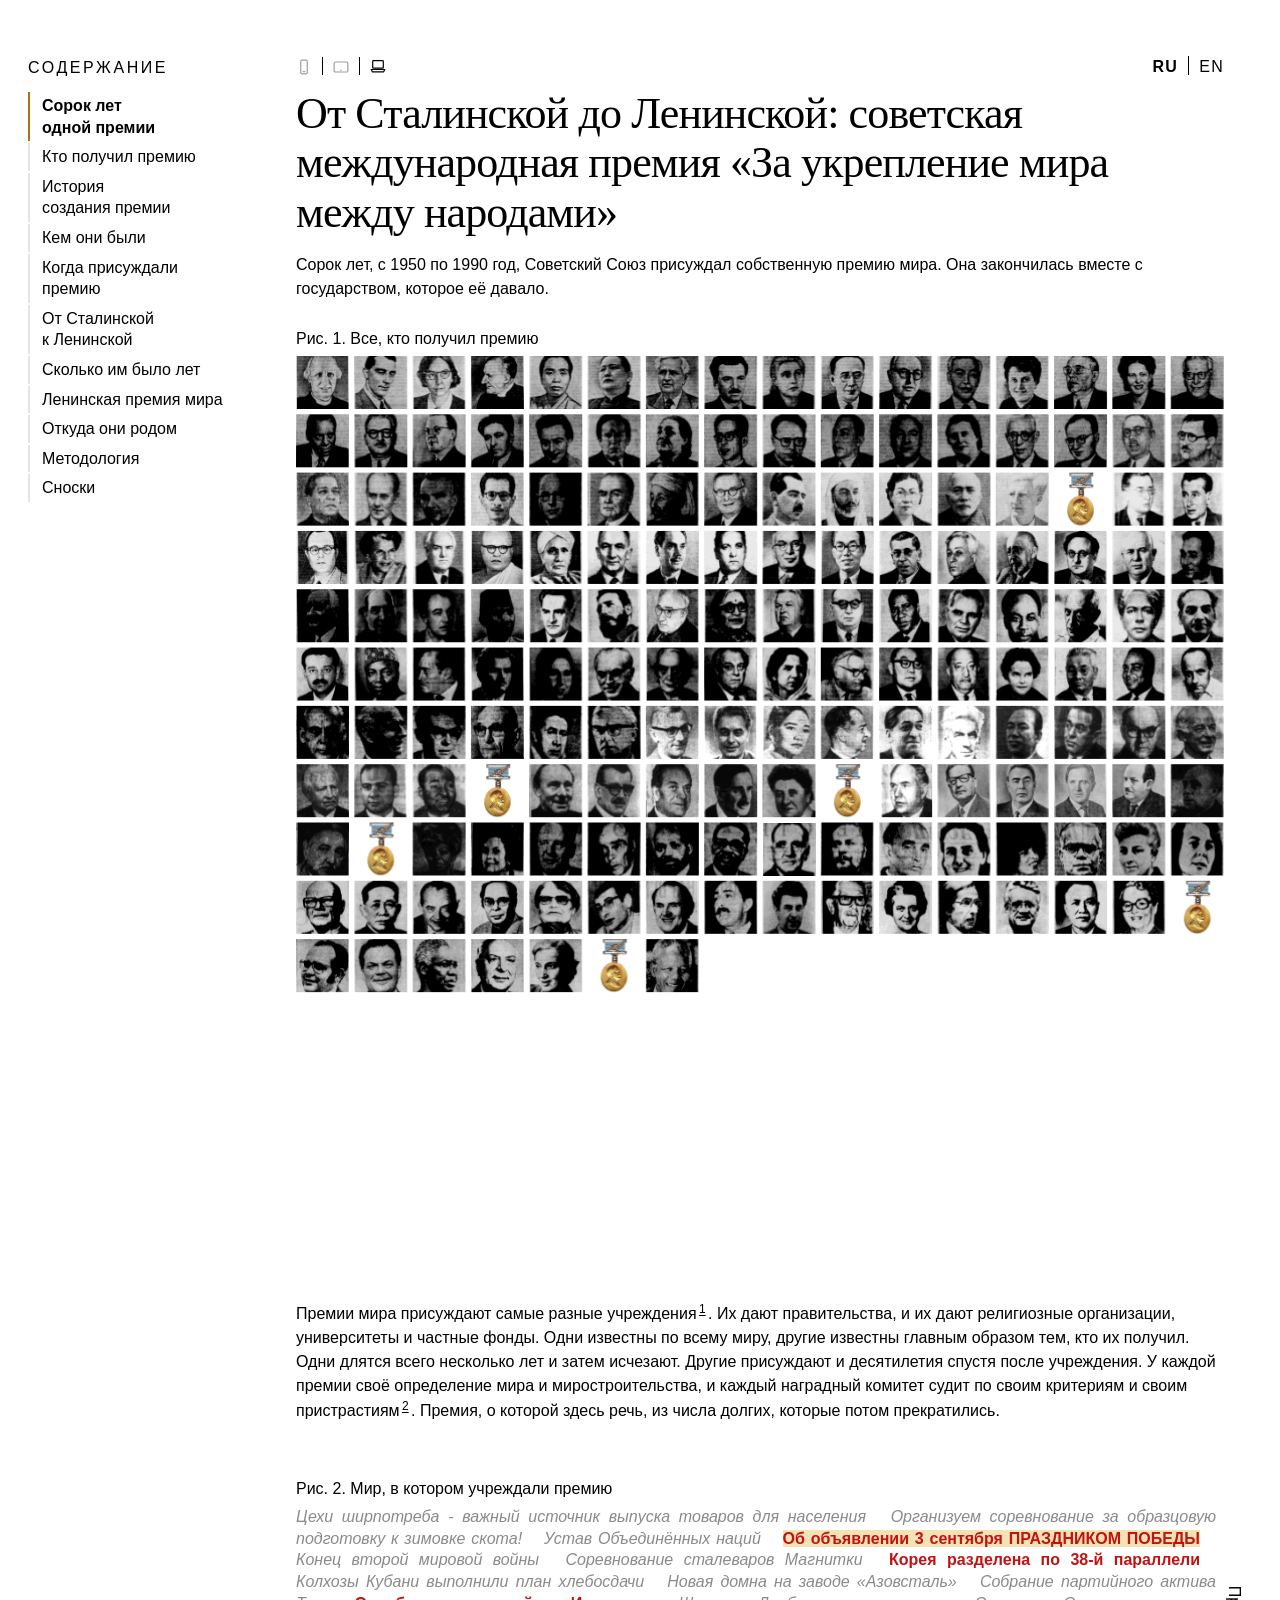
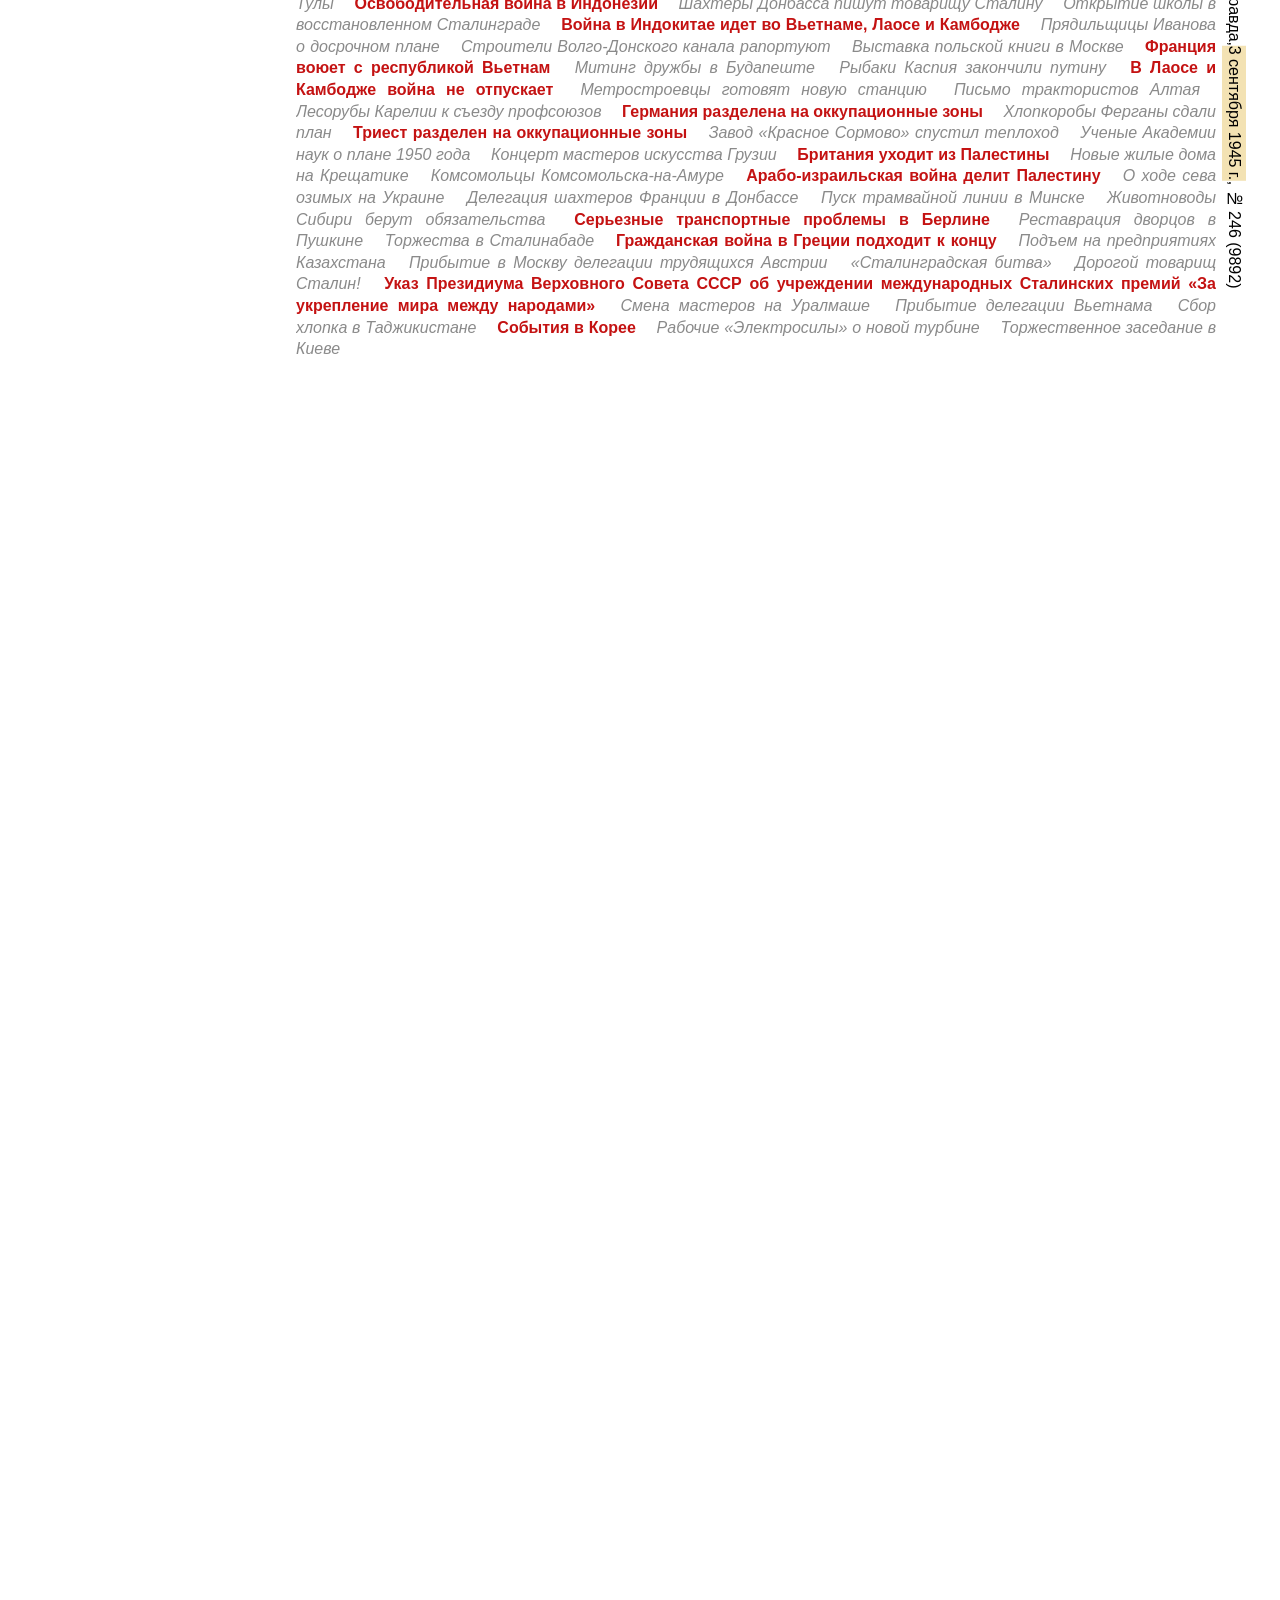
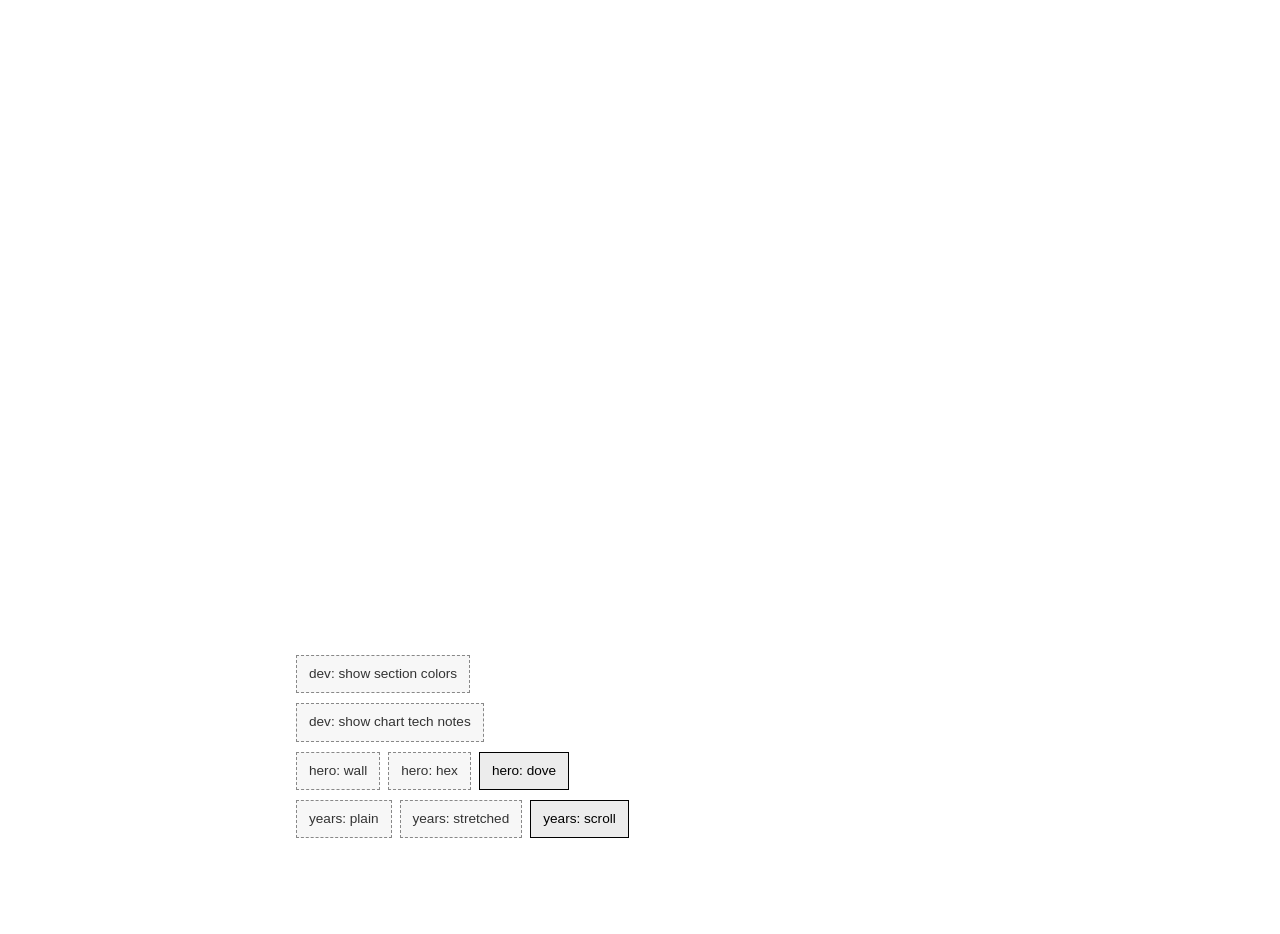
==== commit 9ecdb0a6: "Default to dropping section colors and chart tech notes. Normal viewers skip those technical overlay" ====
--- a/viz/laureate-clouds.html
+++ b/viz/laureate-clouds.html
@@ -28,6 +28,30 @@
         }
       } catch (err) {}
       document.documentElement.setAttribute("data-hero-mode", hero);
+      var years = "scroll";
+      try {
+        var yearsQuery = new URLSearchParams(location.search).get("years");
+        if (yearsQuery === "plain" || yearsQuery === "stretched" || yearsQuery === "scroll") years = yearsQuery;
+        else {
+          var yearsSaved = localStorage.getItem("laureates-years-mode");
+          if (yearsSaved === "plain" || yearsSaved === "stretched" || yearsSaved === "scroll") years = yearsSaved;
+        }
+      } catch (err) {}
+      document.documentElement.setAttribute("data-years-mode", years);
+      try {
+        if (sessionStorage.getItem("laureates-dev-plain") !== "0") {
+          document.documentElement.setAttribute("data-dev-plain", "");
+        }
+      } catch (err) {
+        document.documentElement.setAttribute("data-dev-plain", "");
+      }
+      try {
+        if (sessionStorage.getItem("laureates-dev-hide-tech") !== "0") {
+          document.documentElement.setAttribute("data-dev-hide-tech", "");
+        }
+      } catch (err) {
+        document.documentElement.setAttribute("data-dev-hide-tech", "");
+      }
     })();
   </script>
   <title>From the Stalin Prize to the Lenin Prize: the Soviet international prize for strengthening peace among the peoples</title>
@@ -390,6 +414,11 @@
       <button type="button" class="dev-plain-toggle" data-hero-mode="hex">hero: hex</button>
       <button type="button" class="dev-plain-toggle" data-hero-mode="dove">hero: dove</button>
     </nav>
+    <nav class="dev-hero-mode" id="years-mode" aria-label="Years mode">
+      <button type="button" class="dev-plain-toggle" data-years-mode="plain">years: plain</button>
+      <button type="button" class="dev-plain-toggle" data-years-mode="stretched">years: stretched</button>
+      <button type="button" class="dev-plain-toggle" data-years-mode="scroll">years: scroll</button>
+    </nav>
   </div>
   </div>
   </div>
--- a/viz/sections/press/press.css
+++ b/viz/sections/press/press.css
@@ -6,7 +6,6 @@
   display: flex;
   flex-direction: column;
   max-height: calc(100vh - 32px);
-  overflow: hidden;
 }
 
 .press-band {
--- a/viz/sections/years/years.css
+++ b/viz/sections/years/years.css
@@ -47,6 +47,37 @@
   min-height: 120px;
 }
 
+/* Narrow scroll mode: no inner scrollbar; page scroll pans the pin. */
+html[data-display="phone"] .years-scrolly.is-sticky .years-pin {
+  overflow: hidden;
+}
+
+html[data-display="phone"] .years-step {
+  height: 40vh;
+  min-height: 200px;
+}
+
+html[data-display="phone"] .years-step[data-step="span"] {
+  height: 48vh;
+  min-height: 240px;
+}
+
+@container page (max-width: 640px) {
+  .years-scrolly.is-sticky .years-pin {
+    overflow: hidden;
+  }
+
+  .years-step {
+    height: 40vh;
+    min-height: 200px;
+  }
+
+  .years-step[data-step="span"] {
+    height: 48vh;
+    min-height: 240px;
+  }
+}
+
 #year-chart rect[data-mark="1"] {
   vector-effect: non-scaling-stroke;
 }
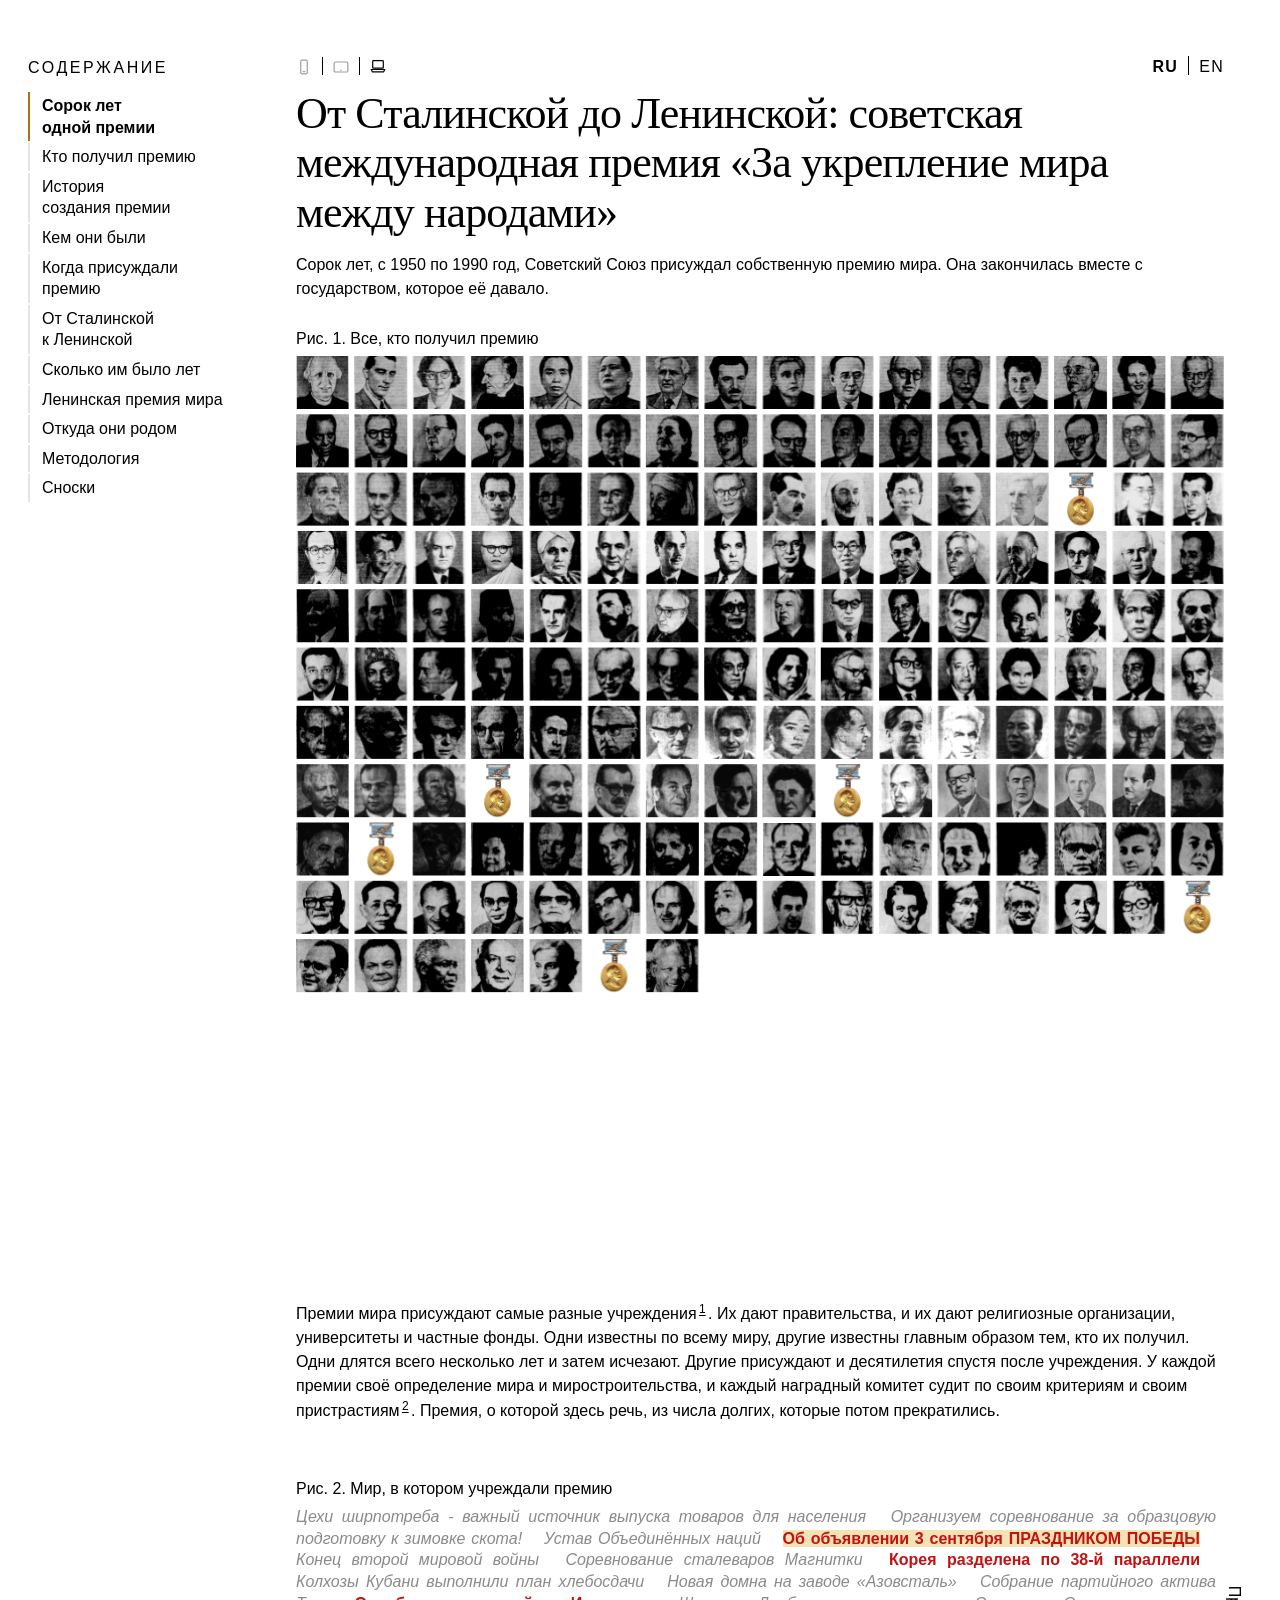
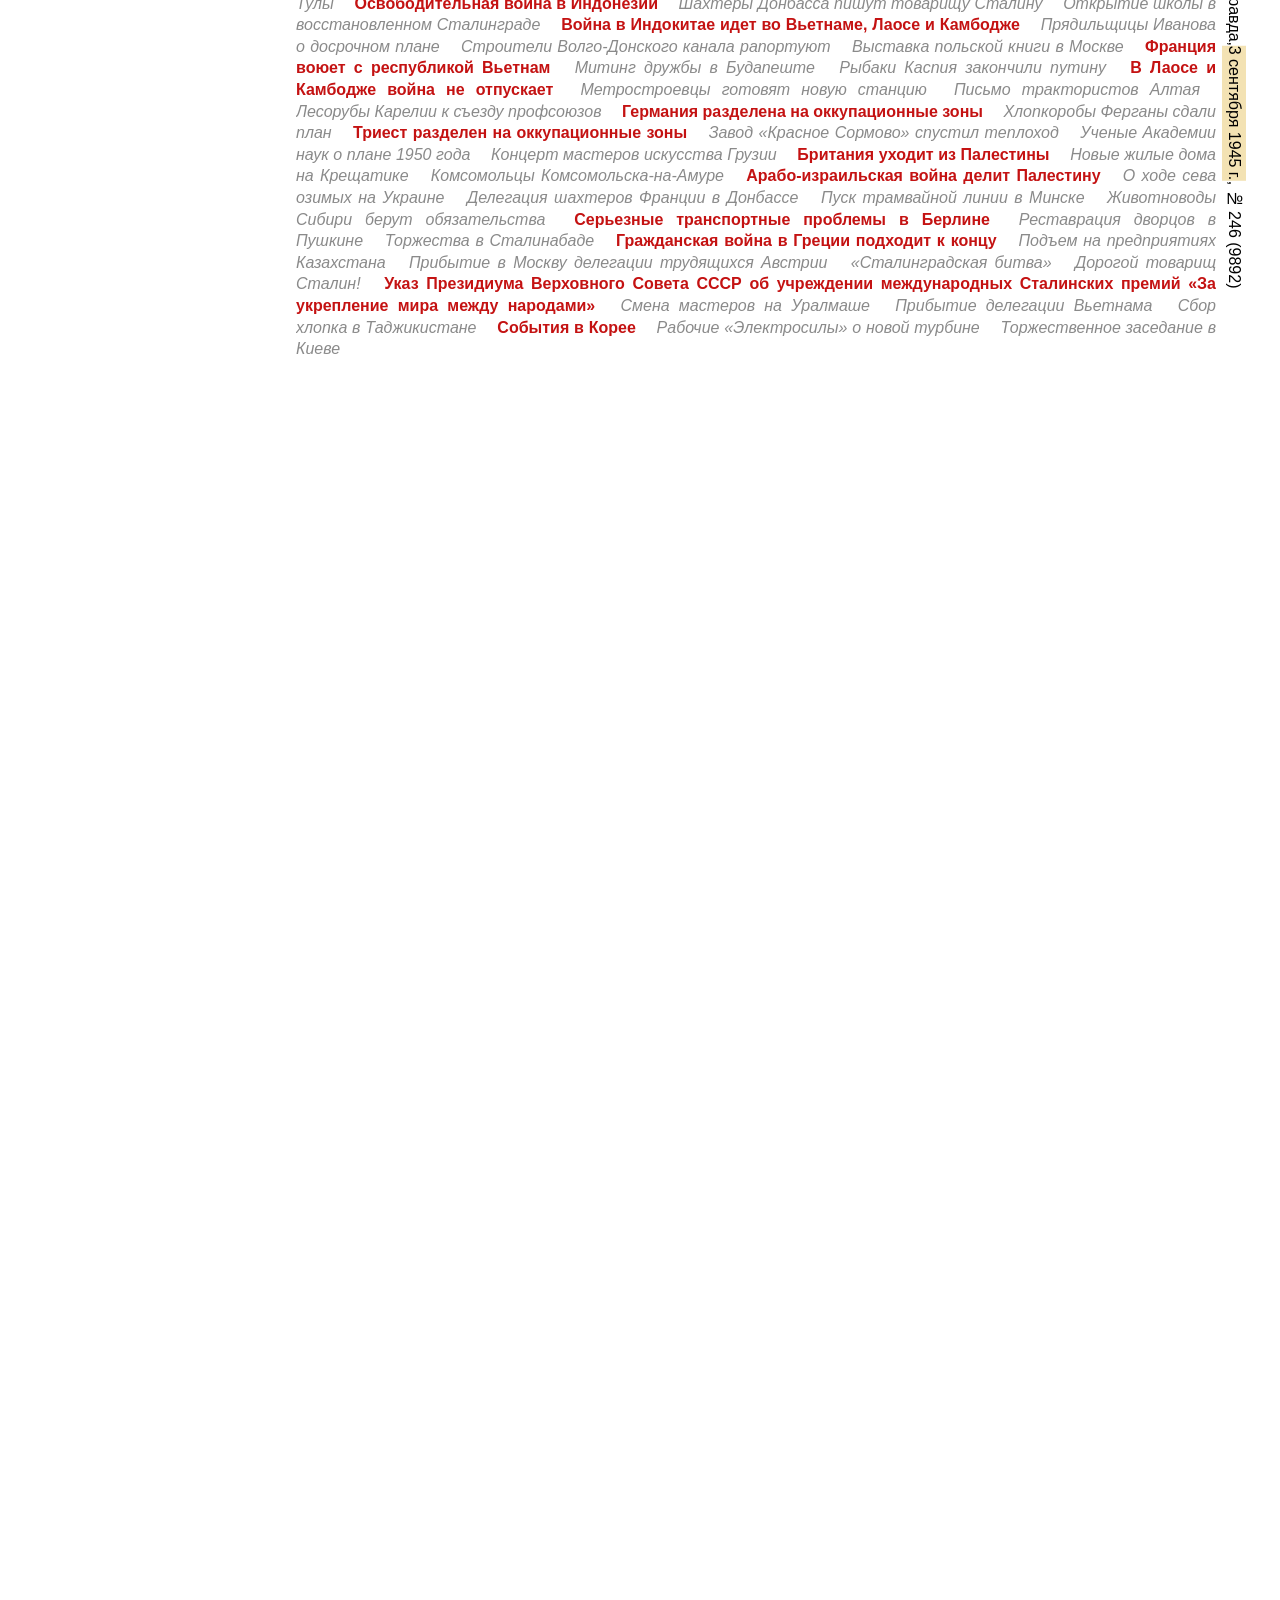
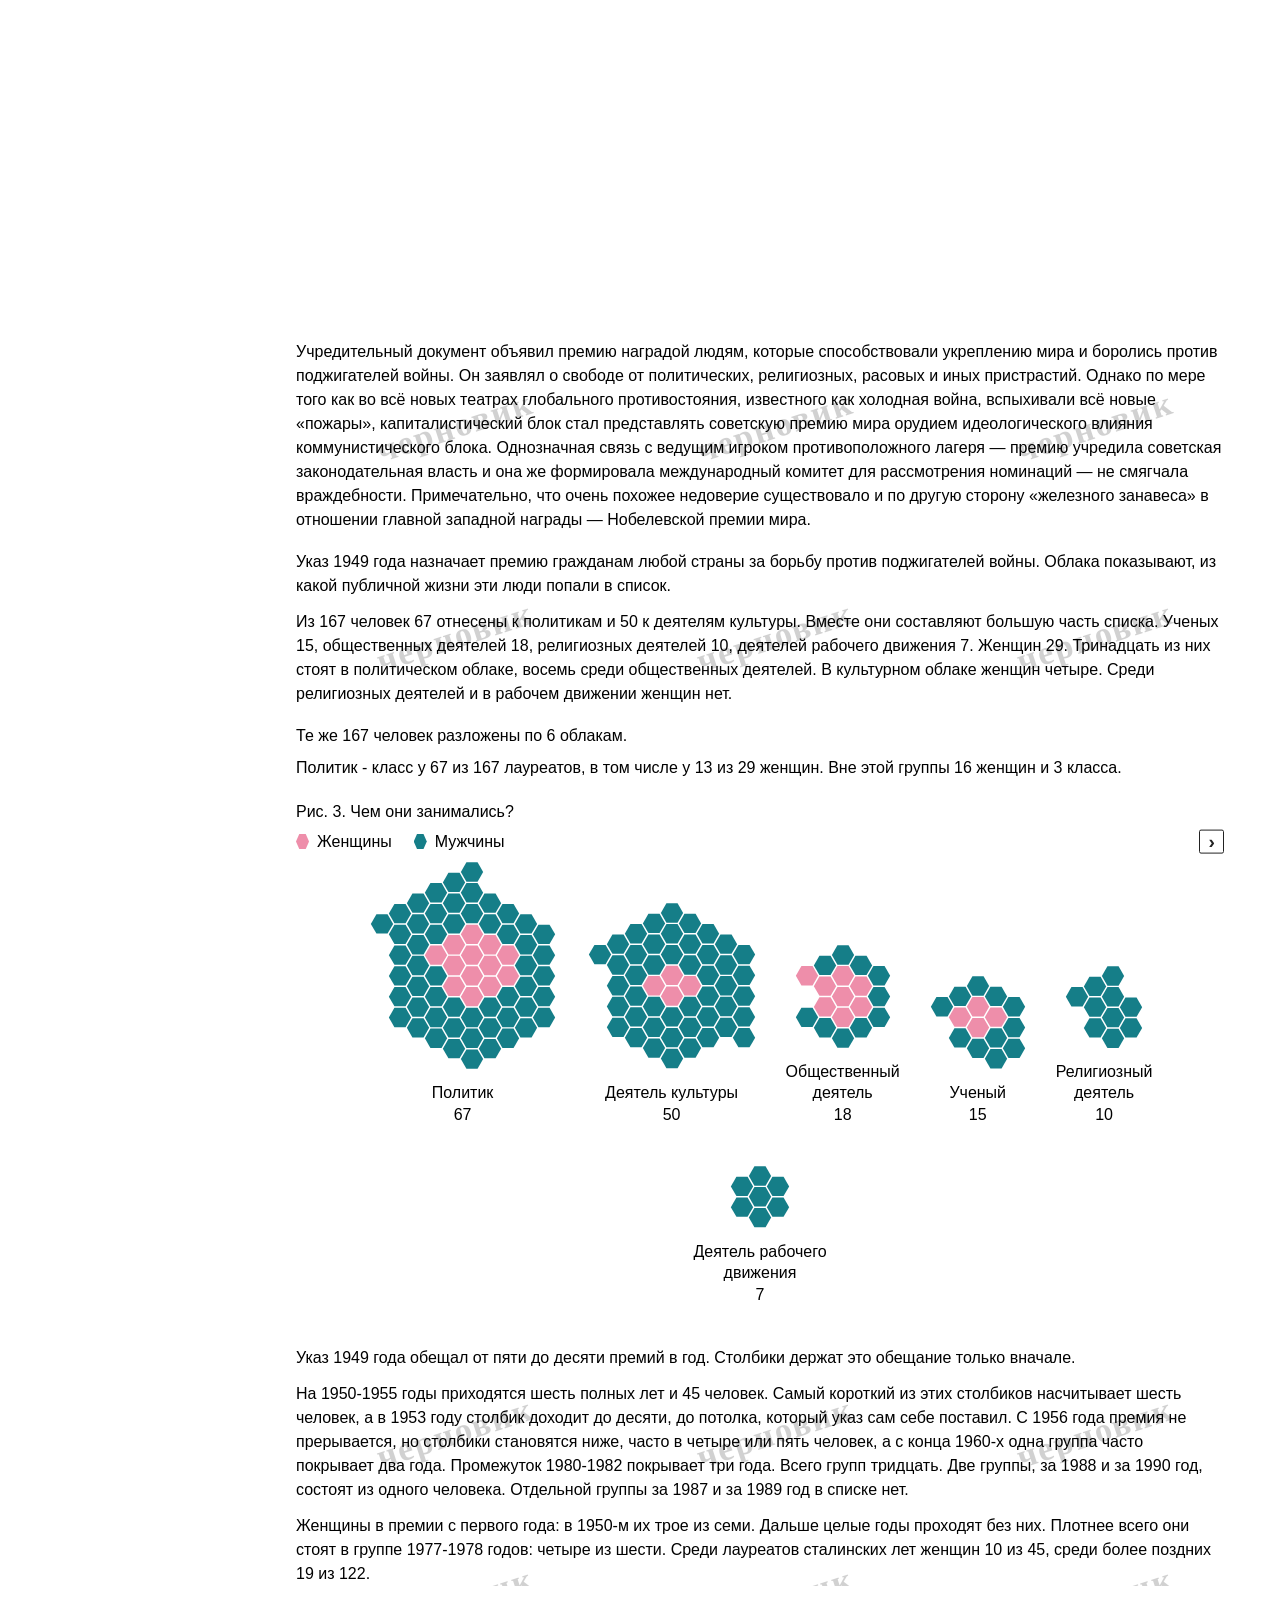
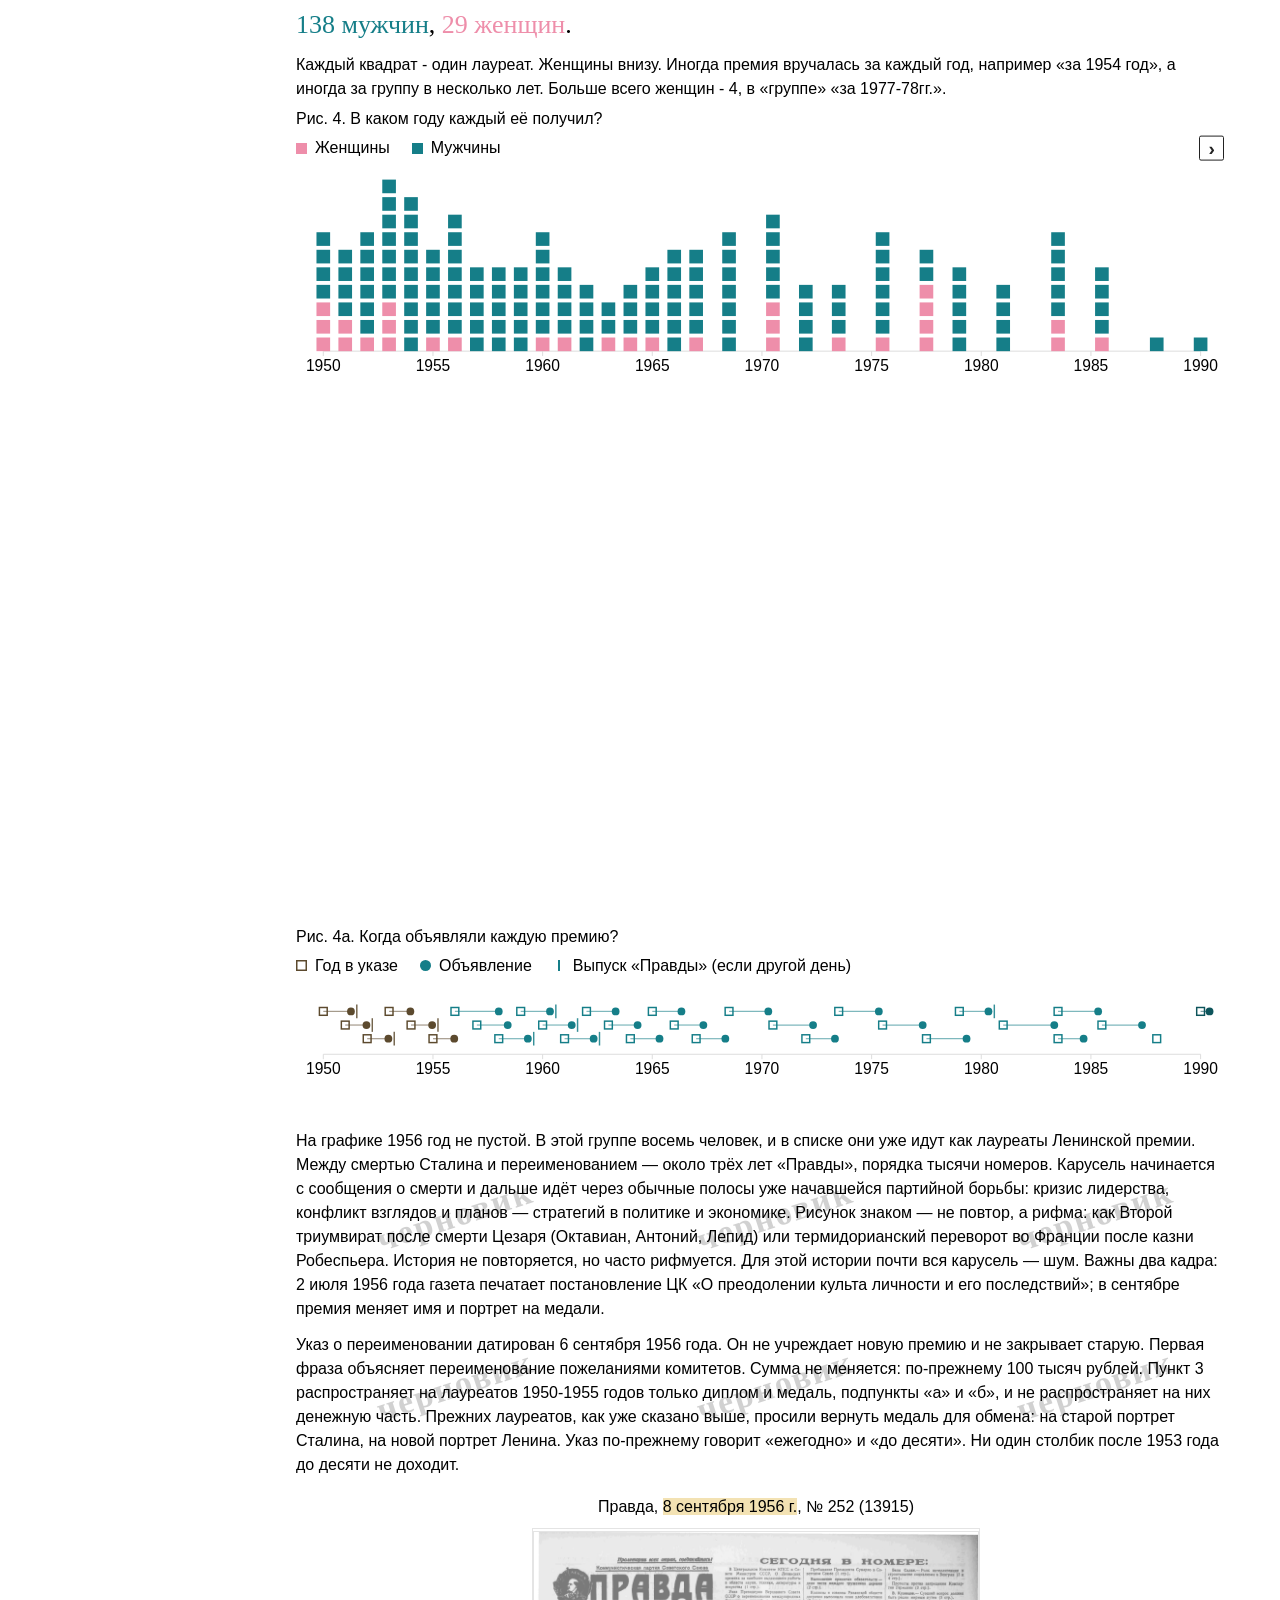
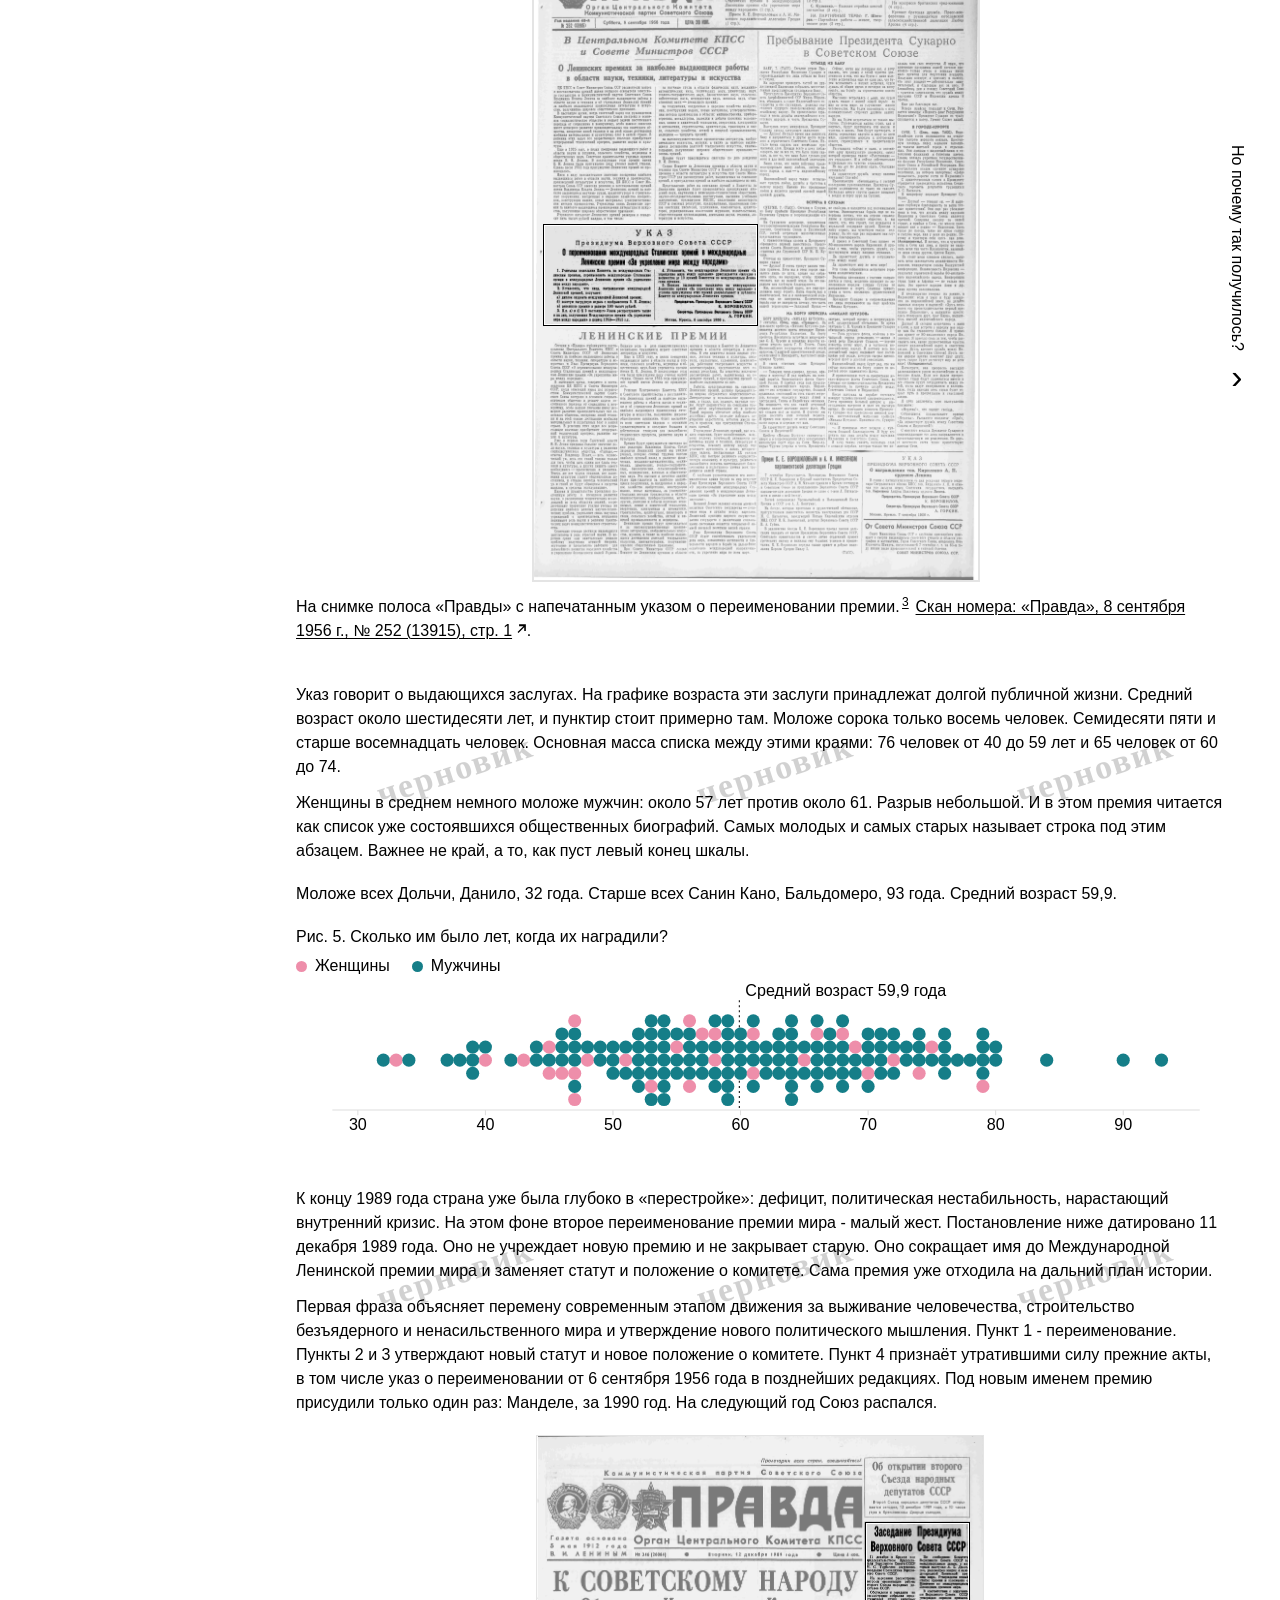
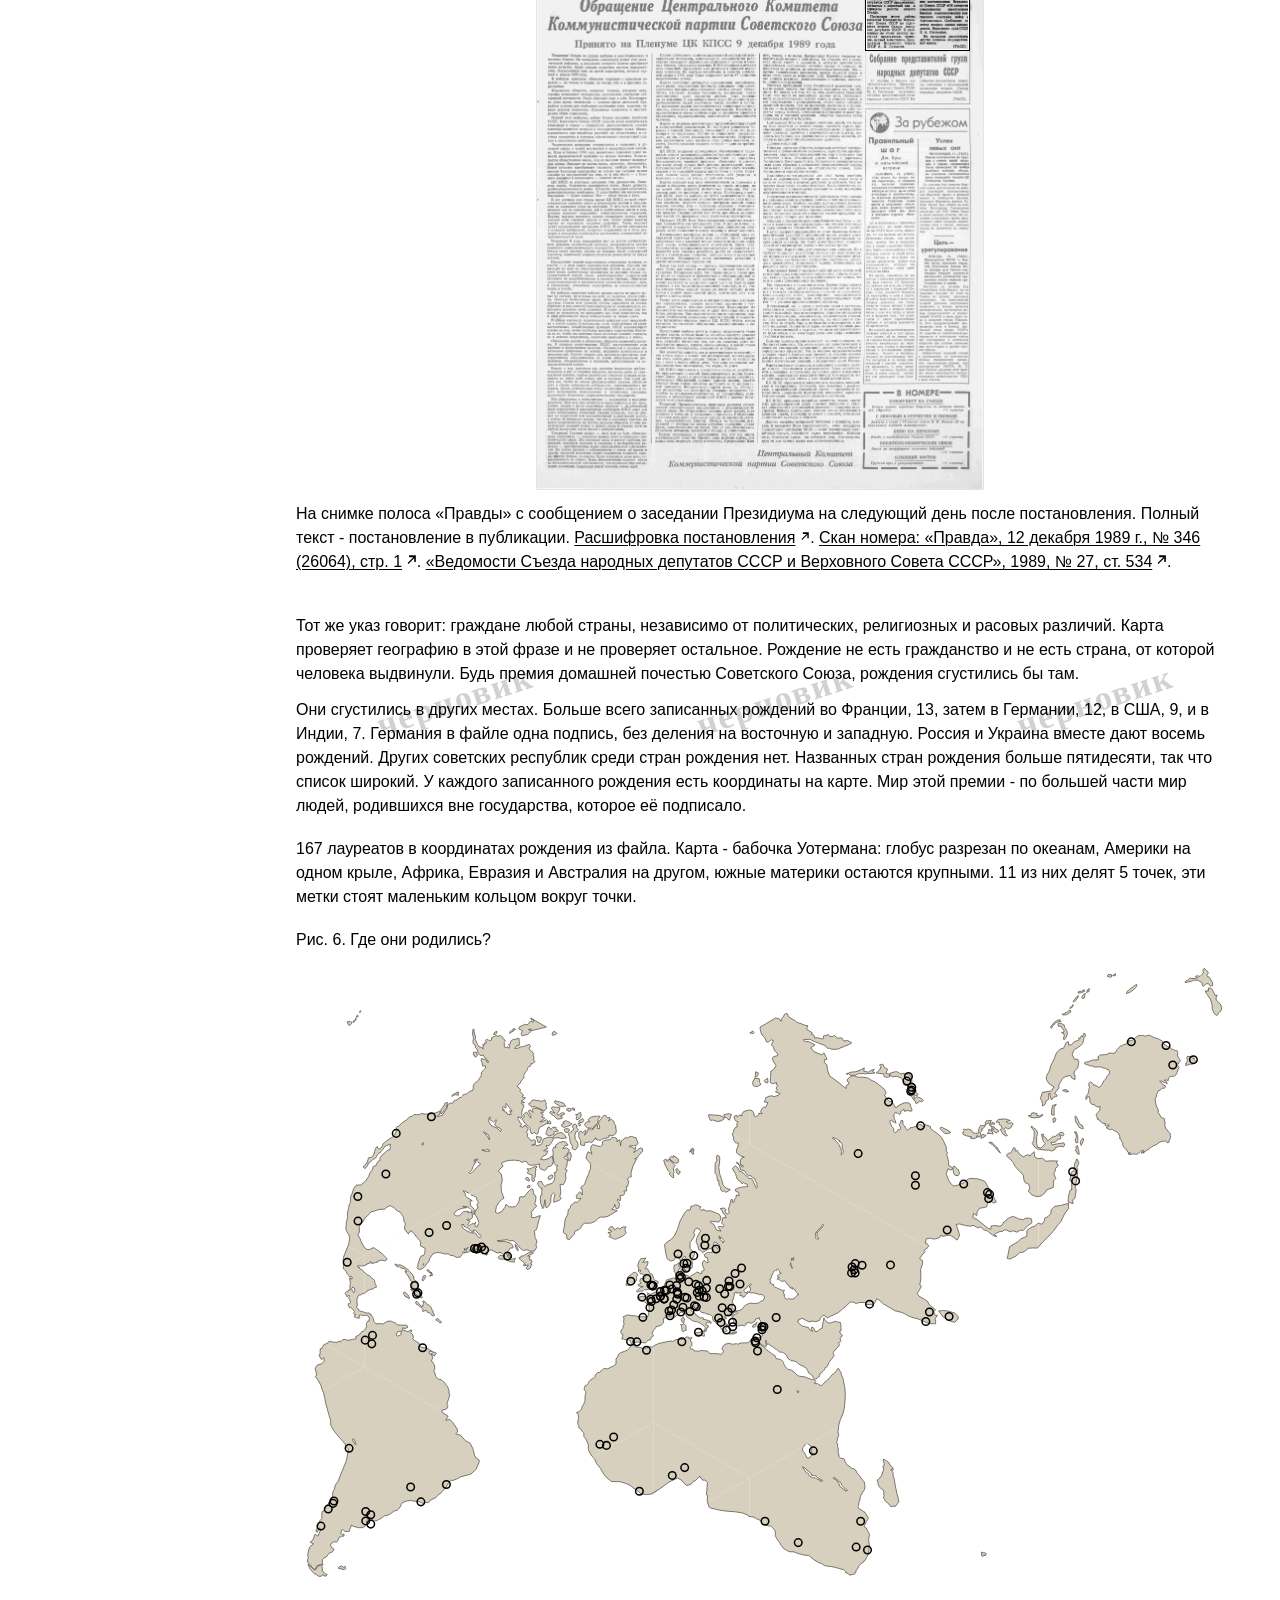
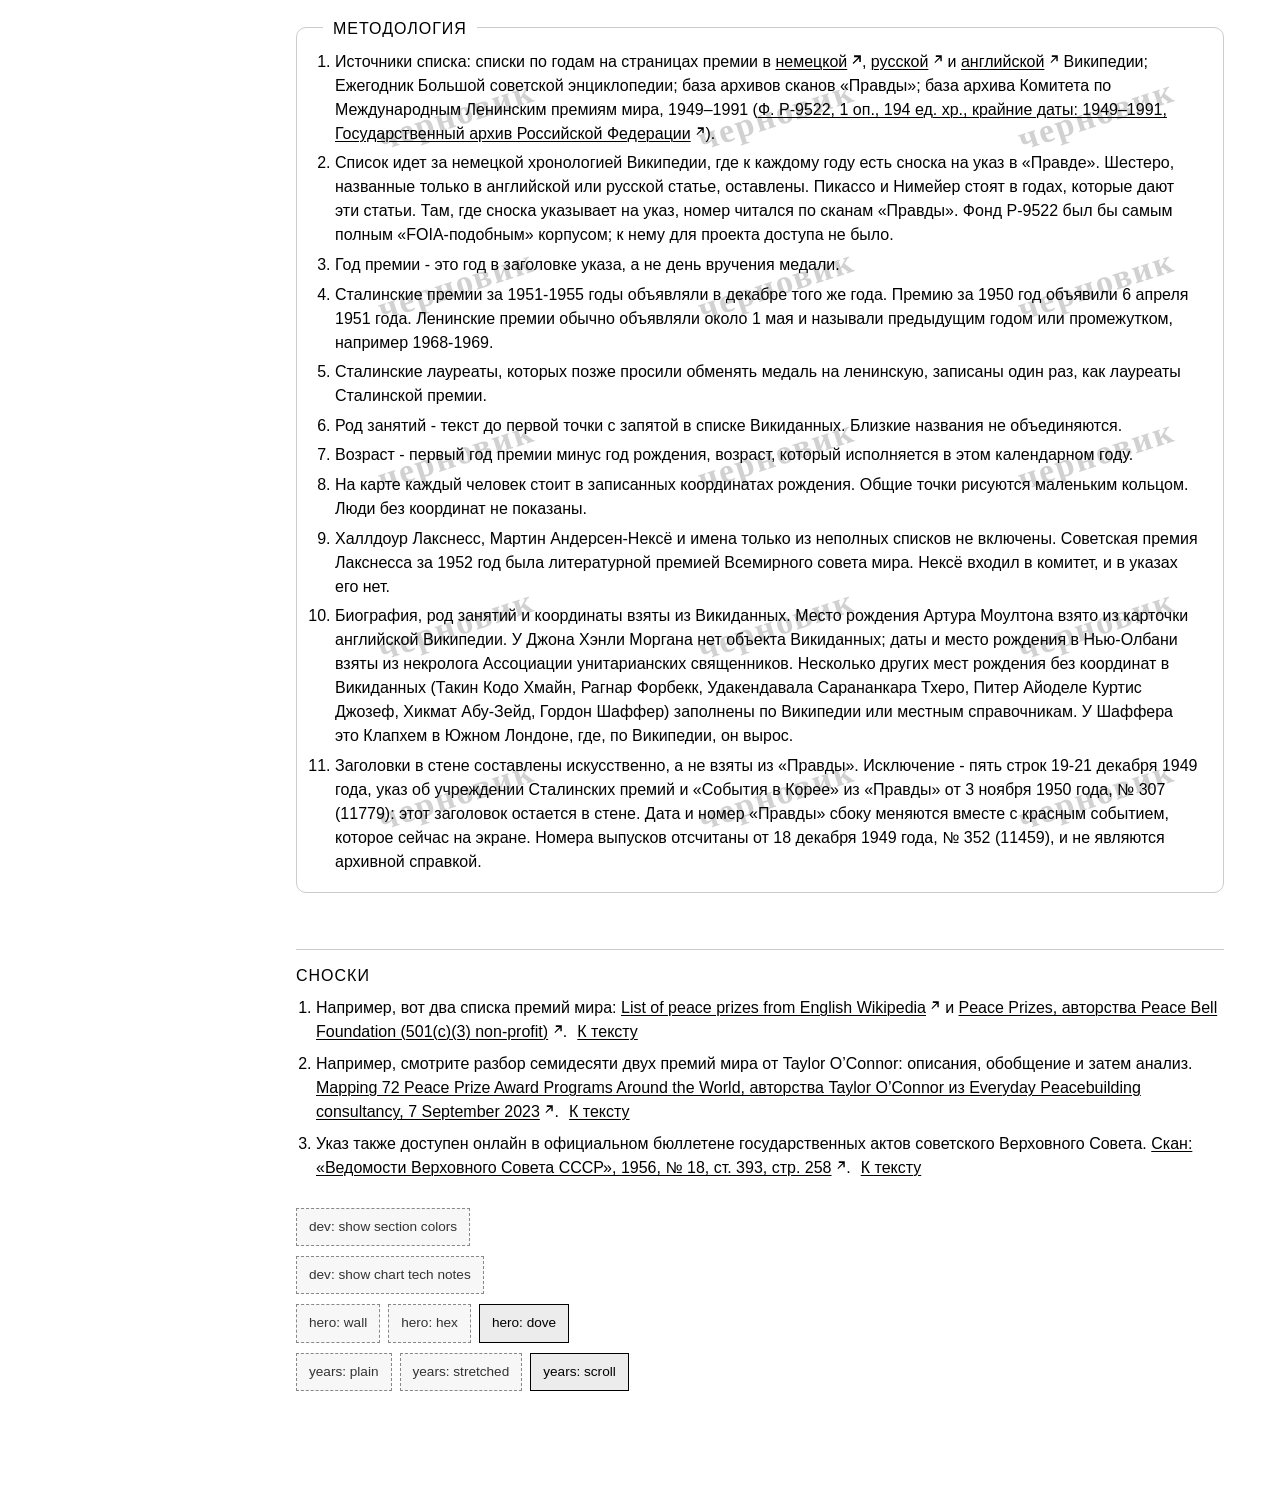
==== commit bc297e6b: "Add the de-Stalinization Pravda path into the 1956 rename. Walk Stalin’s death through Beria, Malenk" ====
--- a/viz/laureate-clouds.html
+++ b/viz/laureate-clouds.html
@@ -200,6 +200,10 @@
       <p>In the course of de-Stalinization, the name was changed by decree of the Presidium of the Supreme Soviet on September 6, 1956, to the International Lenin Prize for Strengthening Peace Among Peoples (Russian: Международная Ленинская премия «За укрепление мира между народами»). All previous laureates were asked to return their medals for exchange. Subsequently, the announcement of the laureates no longer took place on Stalin's birthday in December, but usually on May 1.</p>
       <p>On December 11, 1989, the Supreme Soviet reorganized the awarding of the prize. It was to be awarded every two years; the recipient(s) were to be announced on Lenin's birthday, April 22. Only one more prize was awarded under the new rules until the dissolution of the Soviet Union in 1991.</p>
     </div>
+    <div class="essay" data-i18n="coldWarEssay" data-i18n-html>
+      <p>The prize's founding document declared it to be an award for people who contributed to strengthening peace and fought against warmongers. It claimed to be free from political, religious, racial, or other biases. However, as multiple “fires” kept flaring up across various theaters of the global standoff popularized under the name of the Cold War, the Capitalist bloc came to frame the Soviet peace prize as an instrument of ideological influence from the Communist bloc. Unambiguous affiliation—the Soviet legislative branch established it and selected the international committee to discuss the nominations—with the leading player of the rival camp didn't ease the hostility. Notably, a very similar distrust existed on the other side of the “Iron Curtain” regarding the West’s own premier award, the Nobel Peace Prize.</p>
+    </div>
+
     <section id="occupation">
       <div class="essay" data-i18n="occEssay" data-i18n-html>
         <p>The decree of 1949 assigns the prize to citizens of any country for the struggle against the instigators of war. The clouds show the kind of public life those people brought into the list.</p>
@@ -242,55 +246,153 @@
           <div class="years-step" data-step="span"></div>
         </div>
       </div>
+      <figure class="announce-viz" id="announce-viz">
+        <header class="figcap">
+          <h2><span class="fig-no" data-i18n="n4a">Fig. 4a.</span> <span data-i18n="capAnnounce">When was each prize announced?</span></h2>
+        </header>
+        <div class="legend" id="announce-legend"></div>
+        <div class="chart" id="announce-chart"></div>
+        <p class="source chart-tech" id="announce-source" data-i18n="srcAnnounce">Each open square sits at the year named in the decree (META_prize_year). The filled circle is the announcement or decision day (META_announced_date). A short tick beside the circle marks the Pravda issue date (META_pravda_date) when that day is different. The line is the wait between the named year and the announcement. Stalin prizes for 1951-1955 were announced in December of that year; the 1950 prize came in April 1951; Lenin prizes usually around 1 May for the previous year or span. One 1983-1984 name (Florakis) is dated earlier than the rest of that cohort; 1988 has no recorded announcement day. Source: laureates.csv.</p>
+      </figure>
     </section>
 
     <section id="decree-1956">
       <div class="essay" data-i18n="renameEssay" data-i18n-html>
-        <p>On the chart, 1956 is not an empty year. That cohort has eight people, and the list already counts them as Lenin laureates. The decree below is dated September 6, 1956. It does not found a new prize, and it does not close the old one. It changes the name, and it changes the portrait on the medal.</p>
-        <p>The first sentence explains the renaming by the wishes of the committees. The sum does not change: still 100,000 rubles. Point 3 extends to the laureates of 1950-1955 only the diploma and the medal, subparagraphs (a) and (b), and does not extend the cash. Those earlier laureates, as the text above has already said, were asked to hand the medal back for exchange: the old one bears Stalin, the new one bears Lenin. The decree still says each year, and up to ten. No column after 1953 reaches ten. The decree does not set the day of the announcement. It leaves the rules for nominating candidates to be drawn up and published by the committee itself.</p>
+        <p>On the chart, 1956 is not an empty year. That cohort has eight people, and the list already counts them as Lenin laureates. Between Stalin’s death and the renaming there are about three years of <em>Pravda</em> — on the order of a thousand issues. The carousel opens on the death announcement and then on ordinary front pages of a party struggle already under way: a crisis of leadership, and conflicting views and strategic plans in politics and the economy. The pattern is familiar — not a repeat, but a rhyme: like the Second Triumvirate after Caesar’s death (Octavian, Antony, Lepidus), or the Thermidorian Reaction in France after Robespierre’s execution. History doesn't repeat itself, but it often rhymes. Most of that carousel is noise for this story. Two frames matter: on 2 July 1956 the paper prints the Central Committee resolution “On overcoming the cult of personality and its consequences”; in September the prize changes its name, and the portrait on the medal.</p>
+        <p>The renaming decree is dated 6 September 1956. It does not found a new prize, and it does not close the old one. The first sentence explains the renaming by the wishes of the committees. The sum does not change: still 100,000 rubles. Point 3 extends to the laureates of 1950-1955 only the diploma and the medal, subparagraphs (a) and (b), and does not extend the cash. Those earlier laureates, as the text above has already said, were asked to hand the medal back for exchange: the old one bears Stalin, the new one bears Lenin. The decree still says each year, and up to ten. No column after 1953 reaches ten.</p>
       </div>
       <figure class="doc">
-      <blockquote class="ukaz is-open">
-        <div class="ukaz-text">
-        <button type="button" class="ukaz-original" aria-expanded="true" aria-controls="ukaz-loupe-1956"><svg class="ukaz-lines" viewBox="0 0 16 16" aria-hidden="true"><path d="M2.15 3.7h11.7M2.15 8h11.7M2.15 12.3h7.4" fill="none" stroke="currentColor" stroke-width="1.35" stroke-linecap="round"/></svg><svg class="ukaz-glass" viewBox="0 0 16 16" aria-hidden="true"><rect x="1.35" y="2.15" width="9.1" height="6.35" fill="none" stroke="currentColor" stroke-width="1.35"/><path d="M9.15 7.7L13.15 12.55" fill="none" stroke="currentColor" stroke-width="1.35" stroke-linecap="round"/></svg><span class="ukaz-original-label">See the transcription</span></button>
-        <button type="button" class="ukaz-zoom"><span class="ukaz-zoom-label">Whole page</span></button>
-        <div class="ukaz-loupe is-page" id="ukaz-loupe-1956">
-          <div class="ukaz-view">
-            <img class="ukaz-scan" src="../figures/pravda-1956-252.jpg" width="1836" height="2673" alt="Pravda, 8 September 1956, page 1, with the renaming decree marked in the lower left." data-i18n-alt="renameScanAlt">
-            <button type="button" class="ukaz-side" aria-pressed="false" aria-label="Enlarge the decree"></button>
+        <div class="destalin" id="destalin" data-i18n-aria="destalinLabel" aria-label="De-Stalinization in Pravda, 1953–1956">
+          <p class="destalin-issue" id="destalin-issue"></p>
+          <div class="destalin-stage" id="destalin-stage">
+            <div class="destalin-rush" id="destalin-rush" aria-hidden="true">
+              <div class="destalin-rush-strip" id="destalin-rush-strip"></div>
+            </div>
+            <div class="destalin-carousel" id="destalin-carousel">
+              <article class="destalin-panel is-stop" id="destalin-death" data-destalin="death">
+                <div class="destalin-page destalin-page-ukaz">
+                  <blockquote class="ukaz is-open">
+                    <div class="ukaz-text">
+                      <button type="button" class="ukaz-zoom" data-i18n-aria="decreePage" aria-label="Whole page"><span class="ukaz-zoom-label">Whole page</span></button>
+                      <div class="ukaz-loupe is-page" id="ukaz-loupe-death">
+                        <div class="ukaz-view">
+                          <img class="ukaz-scan" src="../figures/pravda-1953-065.jpg" width="1823" height="2653" alt="Pravda, 6 March 1953, page 1, announcing the death of J. V. Stalin." data-i18n-alt="destalinDeathScanAlt">
+                          <button type="button" class="ukaz-side" aria-pressed="false" data-i18n-aria="destalinDeathSide" aria-label="Enlarge the death announcement"></button>
+                        </div>
+                        <div class="ukaz-mark" aria-hidden="true"></div>
+                        <div class="ukaz-lens" aria-hidden="true"></div>
+                      </div>
+                    </div>
+                  </blockquote>
+                </div>
+                <p class="source" data-i18n="destalinDeathSource" data-i18n-html>Front page of <em>Pravda</em> announcing the death of J. V. Stalin, including the medical report. <a href="https://archive.org/details/195365_1389">Scan of the issue: Pravda, 6 March 1953, no. 65 (12633), page 1</a>.</p>
+              </article>
+              <article class="destalin-panel is-stop" id="destalin-1953-191" data-destalin="1953-191">
+                <div class="destalin-page destalin-page-ukaz">
+                  <blockquote class="ukaz is-open">
+                    <div class="ukaz-text">
+                      <button type="button" class="ukaz-zoom" data-i18n-aria="decreePage" aria-label="Whole page"><span class="ukaz-zoom-label">Whole page</span></button>
+                      <div class="ukaz-loupe is-page" id="ukaz-loupe-beria">
+                        <div class="ukaz-view">
+                          <img class="ukaz-scan" src="../figures/pravda-1953-191.jpg" width="1840" height="2669" alt="Pravda, 10 July 1953, page 1, with the report on Beria’s removal." data-i18n-alt="destalin1953191ScanAlt">
+                          <button type="button" class="ukaz-side" aria-pressed="false" data-i18n-aria="destalinBeriaSide" aria-label="Enlarge the Beria report"></button>
+                        </div>
+                        <div class="ukaz-mark" aria-hidden="true"></div>
+                        <div class="ukaz-lens" aria-hidden="true"></div>
+                      </div>
+                    </div>
+                  </blockquote>
+                </div>
+                <p class="source" data-i18n="destalin1953191Source" data-i18n-html>Front page of <em>Pravda</em> with the Central Committee report and the Presidium decree removing L. P. Beria. <a href="https://archive.org/details/1953191_3088">Scan of the issue: Pravda, 10 July 1953, no. 191 (12759), page 1</a>.</p>
+              </article>
+              <article class="destalin-panel is-stop" id="destalin-1955-040" data-destalin="1955-040">
+                <div class="destalin-page destalin-page-ukaz">
+                  <blockquote class="ukaz is-open">
+                    <div class="ukaz-text">
+                      <button type="button" class="ukaz-zoom" data-i18n-aria="decreePage" aria-label="Whole page"><span class="ukaz-zoom-label">Whole page</span></button>
+                      <div class="ukaz-loupe is-page" id="ukaz-loupe-malenkov">
+                        <div class="ukaz-view">
+                          <img class="ukaz-scan" src="../figures/pravda-1955-040.jpg" width="1830" height="2648" alt="Pravda, 9 February 1955, page 1, with Malenkov’s resignation from the Council of Ministers." data-i18n-alt="destalin1955040ScanAlt">
+                          <button type="button" class="ukaz-side" aria-pressed="false" data-i18n-aria="destalinMalenkovSide" aria-label="Enlarge the Malenkov resignation"></button>
+                        </div>
+                        <div class="ukaz-mark" aria-hidden="true"></div>
+                        <div class="ukaz-lens" aria-hidden="true"></div>
+                      </div>
+                    </div>
+                  </blockquote>
+                </div>
+                <p class="source" data-i18n="destalin1955040Source" data-i18n-html>Front page of <em>Pravda</em> with the Supreme Soviet session that accepted G. M. Malenkov’s resignation as Chairman of the Council of Ministers. <a href="https://archive.org/details/195540_9158">Scan of the issue: Pravda, 9 February 1955, no. 40 (13338), page 1</a>.</p>
+              </article>
+              <article class="destalin-panel is-stop" id="destalin-cult" data-destalin="cult">
+                <div class="destalin-page destalin-page-ukaz">
+                  <blockquote class="ukaz is-open">
+                    <div class="ukaz-text">
+                      <button type="button" class="ukaz-zoom" data-i18n-aria="decreePage" aria-label="Whole page"><span class="ukaz-zoom-label">Whole page</span></button>
+                      <div class="ukaz-loupe is-page" id="ukaz-loupe-cult">
+                        <div class="ukaz-view">
+                          <img class="ukaz-scan" src="../figures/pravda-1956-184.jpg" width="1817" height="2661" alt="Pravda, 2 July 1956, page 1, with the Central Committee resolution on overcoming the cult of personality." data-i18n-alt="destalinCultScanAlt">
+                          <button type="button" class="ukaz-side" aria-pressed="false" data-i18n-aria="destalinCultSide" aria-label="Enlarge the resolution title"></button>
+                        </div>
+                        <div class="ukaz-mark" aria-hidden="true"></div>
+                        <div class="ukaz-lens" aria-hidden="true"></div>
+                      </div>
+                    </div>
+                  </blockquote>
+                </div>
+                <p class="source" data-i18n="destalinCultSource" data-i18n-html>Front page of <em>Pravda</em> with the Central Committee resolution on overcoming the cult of personality. <a href="https://archive.org/details/1956184_2372">Scan of the issue: Pravda, 2 July 1956, no. 184 (13847), page 1</a>.</p>
+              </article>
+              <article class="destalin-panel is-stop is-current" id="destalin-rename" data-destalin="rename">
+                <div class="destalin-page destalin-page-ukaz">
+                  <blockquote class="ukaz is-open">
+                    <div class="ukaz-text">
+                    <button type="button" class="ukaz-original" aria-expanded="true" aria-controls="ukaz-loupe-1956"><svg class="ukaz-lines" viewBox="0 0 16 16" aria-hidden="true"><path d="M2.15 3.7h11.7M2.15 8h11.7M2.15 12.3h7.4" fill="none" stroke="currentColor" stroke-width="1.35" stroke-linecap="round"/></svg><svg class="ukaz-glass" viewBox="0 0 16 16" aria-hidden="true"><rect x="1.35" y="2.15" width="9.1" height="6.35" fill="none" stroke="currentColor" stroke-width="1.35"/><path d="M9.15 7.7L13.15 12.55" fill="none" stroke="currentColor" stroke-width="1.35" stroke-linecap="round"/></svg><span class="ukaz-original-label">See the transcription</span></button>
+                    <button type="button" class="ukaz-zoom"><span class="ukaz-zoom-label">Whole page</span></button>
+                    <div class="ukaz-loupe is-page" id="ukaz-loupe-1956">
+                      <div class="ukaz-view">
+                        <img class="ukaz-scan" src="../figures/pravda-1956-252.jpg" width="1836" height="2673" alt="Pravda, 8 September 1956, page 1, with the renaming decree marked in the lower left." data-i18n-alt="renameScanAlt">
+                        <button type="button" class="ukaz-side" aria-pressed="false" aria-label="Enlarge the decree"></button>
+                      </div>
+                      <div class="ukaz-mark" aria-hidden="true"></div>
+                      <div class="ukaz-lens" aria-hidden="true"></div>
+                    </div>
+                    <div class="ukaz-copy" data-i18n="rename" data-i18n-html>
+                    <header class="ukaz-head">
+                      <p class="ukaz-kicker">Decree</p>
+                      <p>of the Presidium of the Supreme Soviet of the USSR</p>
+                      <p>On renaming the international</p>
+                      <p>Stalin Prizes</p>
+                      <p>as the international Lenin Prizes</p>
+                      <p>"For strengthening peace among the peoples"</p>
+                    </header>
+                    <div class="ukaz-body">
+                      <p>1. Taking into account the wishes of the Committees for the International Stalin Prizes,<sup>1</sup> rename the international Stalin Prizes as the international Lenin Prizes "For strengthening peace among the peoples."</p>
+                      <p>2. Establish that persons awarded the international Lenin Prize receive:</p>
+                      <ul class="ukaz-items">
+                        <li>a) a diploma of laureate of the international Lenin Prize;</li>
+                        <li>b) a gold breast medal with a portrait of V. I. Lenin;</li>
+                        <li>c) a cash prize of 100,000 rubles.</li>
+                      </ul>
+                      <p>3. Extend subparagraphs (a) and (b) of § 2 of this Decree also to persons who received the International Prize "For strengthening peace among the peoples" in 1950-1955.</p>
+                      <p>4. Establish that the international Lenin Prizes "For strengthening peace among the peoples" are awarded each year, up to 10 prizes, by the Committee for the International Lenin Prizes.</p>
+                      <p>5. The procedure for nominating candidates for the international Lenin Prizes "For strengthening peace among the peoples," and the conditions for awarding these prizes, are drawn up and published by the Committee for the International Lenin Prizes.</p>
+                    </div>
+                    <footer class="ukaz-signoff">
+                      <p class="ukaz-place">Moscow, the Kremlin. 6 September 1956.</p>
+                    </footer>
+                    <p class="ukaz-note"><sup>1</sup> They were established by the Decree of the Presidium of the Supreme Soviet of the USSR of 20 December 1949 (Vedomosti of the Supreme Soviet of the USSR, 1949, no. 66).</p>
+                    </div>
+                    </div>
+                  </blockquote>
+                </div>
+                <p class="source" data-i18n="renameSource" data-i18n-html>The picture is a page of <em>Pravda</em> with the printed decree renaming the prize.<sup class="fn"><button type="button" class="fn-ref" id="fnref-3" data-fn="3">3</button></sup> <a href="https://archive.org/details/1956252_3945">Scan of the issue: Pravda, 8 September 1956, no. 252 (13915), page 1</a>.</p>
+              </article>
+            </div>
           </div>
-          <div class="ukaz-mark" aria-hidden="true"></div>
-          <div class="ukaz-lens" aria-hidden="true"></div>
-        </div>
-        <div class="ukaz-copy" data-i18n="rename" data-i18n-html>
-        <header class="ukaz-head">
-          <p class="ukaz-kicker">Decree</p>
-          <p>of the Presidium of the Supreme Soviet of the USSR</p>
-          <p>On renaming the international</p>
-          <p>Stalin Prizes</p>
-          <p>as the international Lenin Prizes</p>
-          <p>"For strengthening peace among the peoples"</p>
-        </header>
-        <div class="ukaz-body">
-          <p>1. Taking into account the wishes of the Committees for the International Stalin Prizes,<sup>1</sup> rename the international Stalin Prizes as the international Lenin Prizes "For strengthening peace among the peoples."</p>
-          <p>2. Establish that persons awarded the international Lenin Prize receive:</p>
-          <ul class="ukaz-items">
-            <li>a) a diploma of laureate of the international Lenin Prize;</li>
-            <li>b) a gold breast medal with a portrait of V. I. Lenin;</li>
-            <li>c) a cash prize of 100,000 rubles.</li>
-          </ul>
-          <p>3. Extend subparagraphs (a) and (b) of § 2 of this Decree also to persons who received the International Prize "For strengthening peace among the peoples" in 1950-1955.</p>
-          <p>4. Establish that the international Lenin Prizes "For strengthening peace among the peoples" are awarded each year, up to 10 prizes, by the Committee for the International Lenin Prizes.</p>
-          <p>5. The procedure for nominating candidates for the international Lenin Prizes "For strengthening peace among the peoples," and the conditions for awarding these prizes, are drawn up and published by the Committee for the International Lenin Prizes.</p>
-        </div>
-        <footer class="ukaz-signoff">
-          <p class="ukaz-place">Moscow, the Kremlin. 6 September 1956.</p>
-        </footer>
-        <p class="ukaz-note"><sup>1</sup> They were established by the Decree of the Presidium of the Supreme Soviet of the USSR of 20 December 1949 (Vedomosti of the Supreme Soviet of the USSR, 1949, no. 66).</p>
-        </div>
-        </div>
-      </blockquote>
-      <figcaption class="source" data-i18n="renameSource" data-i18n-html>The picture is a page of <em>Pravda</em> with the printed decree renaming the prize.<sup class="fn"><button type="button" class="fn-ref" id="fnref-3" data-fn="3">3</button></sup> Scan of the issue: Pravda, 8 September 1956, no. 252 (13915), page 1.</figcaption>
+          <button type="button" class="destalin-next" id="destalin-next" data-i18n-aria="destalinWhy" aria-label="But why did it turn out this way?">
+            <span class="destalin-next-label" id="destalin-next-label" data-i18n="destalinWhy">But why did it turn out this way?</span>
+            <span class="destalin-next-chevron" aria-hidden="true">›</span>
+          </button>
+        </div>
       </figure>
     </section>
 
@@ -402,7 +504,7 @@
           <a class="footnotes-back" href="#fnref-2" data-i18n="fnBackLink">To the text</a>
         </li>
         <li id="fn-3">
-          <span data-i18n="fn3" data-i18n-html>The decree was also published in the official bulletin of state acts of the Soviet Supreme Soviet. <a href="https://docs.historyrussia.org/ru/nodes/[base64]#mode/inspect/page/1/zoom/4">Scan: Vedomosti of the Supreme Soviet of the USSR, 1956, no. 18, art. 393, page 258</a>.</span>
+          <span data-i18n="fn3" data-i18n-html>The decree is also available online in the official bulletin of state acts of the Soviet Supreme Soviet — a rough analogue of the American Federal Register. <a href="https://docs.historyrussia.org/ru/nodes/[base64]#mode/inspect/page/1/zoom/4">Scan: Vedomosti of the Supreme Soviet of the USSR, 1956, no. 18, art. 393, page 258</a>.</span>
           <a class="footnotes-back" href="#fnref-3" data-i18n="fnBackLink">To the text</a>
         </li>
       </ol>
@@ -452,6 +554,7 @@
   <script src="sections/occupations/occupations-world.js"></script>
   <script src="sections/years/years-narrow.js"></script>
   <script src="sections/years/years.js"></script>
+  <script src="sections/years/years-announce.js"></script>
   <script src="sections/years/years-world.js"></script>
   <script src="sections/ages/ages.js"></script>
   <script src="sections/map/map-narrow.js"></script>
--- a/viz/sections/decree/decree.css
+++ b/viz/sections/decree/decree.css
@@ -107,6 +107,8 @@
 
 .ukaz-loupe.is-page {
   --zoom: 0;
+  /* Pull a little page above the box into the zoomed frame (not flush to the top). */
+  --side-ahead: 0.028;
   --side-x: 0.019565;
   --side-y: 0.033478;
   --side-w: 0.323913;
@@ -114,15 +116,319 @@
   width: min(100%, 28rem);
 }
 
-#decree-1956 .ukaz-loupe.is-page {
+#ukaz-loupe-death {
+  --side-x: 0.425;
+  --side-y: 0.028;
+  --side-w: 0.555;
+  --side-h: 0.149;
+}
+
+#ukaz-loupe-death .ukaz-view {
+  aspect-ratio: 1823 / 2653;
+}
+
+#ukaz-loupe-beria {
+  --side-x: 0.02;
+  --side-y: 0.125;
+  --side-w: 0.56;
+  --side-h: 0.30;
+}
+
+#ukaz-loupe-beria .ukaz-view {
+  aspect-ratio: 1840 / 2669;
+}
+
+#ukaz-loupe-malenkov {
+  --side-x: 0.36;
+  --side-y: 0.008;
+  --side-w: 0.62;
+  --side-h: 0.145;
+}
+
+#ukaz-loupe-malenkov .ukaz-view {
+  aspect-ratio: 1830 / 2648;
+}
+
+#ukaz-loupe-cult {
+  --side-x: 0.015;
+  --side-y: 0.14;
+  --side-w: 0.97;
+  --side-h: 0.15;
+}
+
+#ukaz-loupe-cult .ukaz-view {
+  aspect-ratio: 1817 / 2661;
+}
+
+#ukaz-loupe-1956 {
   --side-x: 0.0196;
   --side-y: 0.4508;
   --side-w: 0.4858;
   --side-h: 0.1575;
 }
 
-#decree-1956 .ukaz-view {
+#ukaz-loupe-1956 .ukaz-view {
   aspect-ratio: 1836 / 2673;
+}
+
+/* Page-only destalin zooms: no transcription column. */
+.destalin-page-ukaz .ukaz:not(:has(.ukaz-copy)) .ukaz-text {
+  padding-top: 0;
+}
+
+.destalin-page-ukaz .ukaz:not(:has(.ukaz-copy)).is-column .ukaz-zoom {
+  display: inline;
+}
+
+.destalin {
+  position: relative;
+  display: block;
+  margin: 0 0.5rem 0 0;
+}
+
+.destalin-issue {
+  margin: 0 0 0.55rem;
+  text-align: center;
+  white-space: nowrap;
+  pointer-events: none;
+}
+
+.destalin-stage {
+  --destalin-card: min(28rem, 92cqi);
+  --destalin-gap: 0.75rem;
+  position: relative;
+  min-width: 0;
+  overflow: hidden;
+  container-type: inline-size;
+  container-name: destalin;
+}
+
+.destalin-carousel {
+  display: grid;
+  grid-template-columns: minmax(0, 1fr);
+  justify-content: stretch;
+  justify-items: stretch;
+  align-items: start;
+  width: 100%;
+}
+
+.destalin.is-rushing .destalin-panel.is-current .destalin-page {
+  opacity: 0.18;
+}
+
+.destalin.is-rushing .destalin-panel.is-prev {
+  display: none;
+}
+
+.destalin-rush {
+  display: none;
+  position: absolute;
+  z-index: 2;
+  overflow: hidden;
+  pointer-events: none;
+  border: 1px solid rgba(0, 0, 0, 0.12);
+  background: transparent;
+  box-sizing: border-box;
+  transform: none;
+}
+
+.destalin.is-rushing .destalin-rush {
+  display: block;
+}
+
+.destalin-rush-strip {
+  display: flex;
+  flex-direction: row;
+  align-items: stretch;
+  gap: 0.45rem;
+  width: max-content;
+  height: 100%;
+  will-change: transform;
+  transform: translate3d(0, 0, 0);
+}
+
+.destalin-rush-ghost {
+  --tilt: 0deg;
+  --ghost-blur: 0.35px;
+  --soft-blur: 2.1px;
+  --soft-mask: radial-gradient(circle at 50% 40%, #000 0%, transparent 70%);
+  position: relative;
+  flex: none;
+  overflow: hidden;
+  height: 100%;
+  background: rgba(235, 228, 212, 0.55);
+  opacity: 0.88;
+  transform: rotate(var(--tilt));
+  transform-origin: 50% 55%;
+}
+
+.destalin-rush-ghost img {
+  display: block;
+  width: 100%;
+  height: 100%;
+  object-fit: cover;
+  object-position: var(--ghost-pos, top center);
+}
+
+.destalin-rush-ghost .destalin-rush-base {
+  filter: blur(var(--ghost-blur));
+}
+
+.destalin-rush-ghost .destalin-rush-soft {
+  position: absolute;
+  inset: -4%;
+  width: 108%;
+  height: 108%;
+  filter: blur(var(--soft-blur));
+  opacity: 0.92;
+  -webkit-mask-image: var(--soft-mask);
+  mask-image: var(--soft-mask);
+  -webkit-mask-size: 100% 100%;
+  mask-size: 100% 100%;
+  -webkit-mask-repeat: no-repeat;
+  mask-repeat: no-repeat;
+}
+
+.destalin-panel {
+  display: none;
+  flex-direction: column;
+  align-items: stretch;
+  grid-area: 1 / 1;
+  width: 100%;
+  min-width: 0;
+  pointer-events: none;
+}
+
+.destalin-panel.is-current {
+  display: flex;
+  position: relative;
+  z-index: 1;
+  pointer-events: auto;
+}
+
+.destalin-panel.is-prev {
+  display: flex;
+  z-index: 0;
+}
+
+.destalin-panel.is-prev .destalin-page {
+  opacity: 0.11;
+}
+
+.destalin-panel.is-prev > .source {
+  visibility: hidden;
+}
+
+.destalin-panel .destalin-page {
+  width: min(100%, var(--destalin-card));
+  margin-inline: auto;
+  /* Keep settled pages upright so the loupe matches 1949/1989; rush ghosts still tilt. */
+  transform: none;
+}
+
+.destalin-page {
+  position: relative;
+  border: 1px solid var(--line);
+  background: #fff;
+}
+
+.destalin-page .ukaz-scan {
+  display: block;
+  width: 100%;
+  height: auto;
+  margin: 0;
+  border: 0;
+}
+
+.destalin-page-ukaz {
+  background: #fff;
+}
+
+.destalin-page-ukaz .ukaz {
+  margin: 0;
+}
+
+.destalin-page-ukaz .ukaz-loupe.is-page {
+  width: 100%;
+}
+
+.destalin-panel > .source {
+  width: 100%;
+  margin-top: 0.75rem;
+}
+
+.destalin-next {
+  position: absolute;
+  z-index: 2;
+  top: 0;
+  bottom: 0;
+  right: calc(-0.5 * (var(--pad) + 0.5rem + 1.5rem));
+  display: flex;
+  flex-direction: column;
+  align-items: center;
+  justify-content: center;
+  gap: 0.55rem;
+  width: auto;
+  margin: 0;
+  padding: 0;
+  border: 0;
+  background: none;
+  color: inherit;
+  font-family: "Segoe UI", Helvetica, Arial, sans-serif;
+  font-weight: 500;
+  line-height: 1.15;
+  cursor: pointer;
+}
+
+.destalin-next-label {
+  writing-mode: vertical-rl;
+  font-size: 1rem;
+  font-weight: 400;
+  letter-spacing: normal;
+  text-align: center;
+  white-space: nowrap;
+  max-height: none;
+}
+
+.destalin-next-chevron {
+  flex: none;
+  font-size: clamp(1.5rem, 4cqi, 2.1rem);
+  line-height: 1;
+}
+
+.destalin-next:not(.is-why) .destalin-next-label {
+  display: none;
+}
+
+.destalin-next:focus-visible {
+  outline: 1px solid #000;
+  outline-offset: 2px;
+}
+
+.destalin-next:disabled {
+  opacity: 0.35;
+  cursor: default;
+}
+
+@media (prefers-reduced-motion: reduce) {
+  .destalin-rush-strip {
+    will-change: auto;
+  }
+
+  .destalin-rush-ghost,
+  .destalin-rush-ghost .destalin-rush-base,
+  .destalin-rush-ghost .destalin-rush-soft {
+    transform: none;
+    filter: none;
+  }
+
+  .destalin.is-rushing .destalin-rush {
+    display: none;
+  }
+
+  .destalin.is-rushing .destalin-panel.is-current .destalin-page {
+    opacity: 1;
+  }
 }
 
 #decree-1989 .ukaz-loupe.is-page {
@@ -161,7 +467,7 @@
 .ukaz-loupe.is-page .ukaz-scan {
   position: absolute;
   left: calc(var(--zoom) * var(--side-x) / var(--side-w) * -100%);
-  top: calc(var(--zoom) * var(--side-y) / var(--side-w) * -100%);
+  top: calc(var(--zoom) * max(0, var(--side-y) - var(--side-ahead)) / var(--side-w) * -100%);
   width: calc(100% * (1 + var(--zoom) * (1 / var(--side-w) - 1)));
   height: calc(100% * (1 + var(--zoom) * (1 / var(--side-w) - 1)));
   max-width: none;
--- a/viz/sections/hero/hero.css
+++ b/viz/sections/hero/hero.css
@@ -91,7 +91,9 @@
   top: 0;
   z-index: 1;
   aspect-ratio: auto;
-  will-change: transform, width, height;
+  transform-origin: center center;
+  will-change: transform;
+  contain: layout style;
 }
 
 .hero.portraits .mark.portrait {
--- a/viz/sections/years/years.css
+++ b/viz/sections/years/years.css
@@ -82,6 +82,86 @@
   vector-effect: non-scaling-stroke;
 }
 
+.announce-viz {
+  margin: 20px 0 32px;
+}
+
+.announce-viz .figcap {
+  margin-top: 8px;
+}
+
+.announce-viz .legend {
+  margin-bottom: 10px;
+}
+
+.swatch.announce-prize {
+  width: 11px;
+  height: 11px;
+  clip-path: none;
+  background: transparent;
+  box-shadow: inset 0 0 0 1.5px #5c4a2e;
+}
+
+.swatch.announce-date {
+  width: 11px;
+  height: 11px;
+  clip-path: none;
+  border-radius: 50%;
+  background: #157e88;
+}
+
+.swatch.announce-pravda {
+  width: 11px;
+  height: 11px;
+  clip-path: none;
+  background: linear-gradient(#157e88, #157e88) center / 2px 100% no-repeat;
+}
+
+.announce-hit {
+  cursor: pointer;
+}
+
+.announce-hit-area {
+  pointer-events: all;
+}
+
+.announce-link {
+  stroke-width: 1.25;
+  stroke-opacity: 0.55;
+  fill: none;
+  pointer-events: none;
+}
+
+.announce-prize-mark,
+.announce-date-mark,
+.announce-pravda-mark {
+  pointer-events: none;
+}
+
+.announce-pravda-mark {
+  stroke-width: 1.5;
+  stroke-opacity: 0.85;
+}
+
+.announce-hit.is-hot .announce-link {
+  stroke-opacity: 1;
+  stroke-width: 2;
+}
+
+.announce-hit.is-hot .announce-prize-mark {
+  stroke-width: 2.25;
+}
+
+.announce-hit.is-hot .announce-date-mark {
+  stroke: #000;
+  stroke-width: 1.25;
+}
+
+.announce-hit.is-hot .announce-pravda-mark {
+  stroke-width: 2.25;
+  stroke-opacity: 1;
+}
+
 @media (prefers-reduced-motion: reduce) {
   .years-scrolly.is-sticky .years-pin {
     position: static;
--- a/viz/css/charts.css
+++ b/viz/css/charts.css
@@ -30,7 +30,8 @@
 /* Map + years reflow in JS when narrow. Ages keep the wide beeswarm and scroll. */
 @container page (max-width: 640px) {
   #map-chart,
-  #year-chart {
+  #year-chart,
+  #announce-chart {
     overflow-x: visible;
   }
 
--- a/viz/sections/tip/tip.css
+++ b/viz/sections/tip/tip.css
@@ -1,6 +1,7 @@
 [data-i] { cursor: pointer; }
 [data-i].no-link { cursor: default; }
 [data-mark]:focus { outline: none; }
+[data-kind="announce"] { cursor: pointer; }
 
 #tip {
   position: fixed;
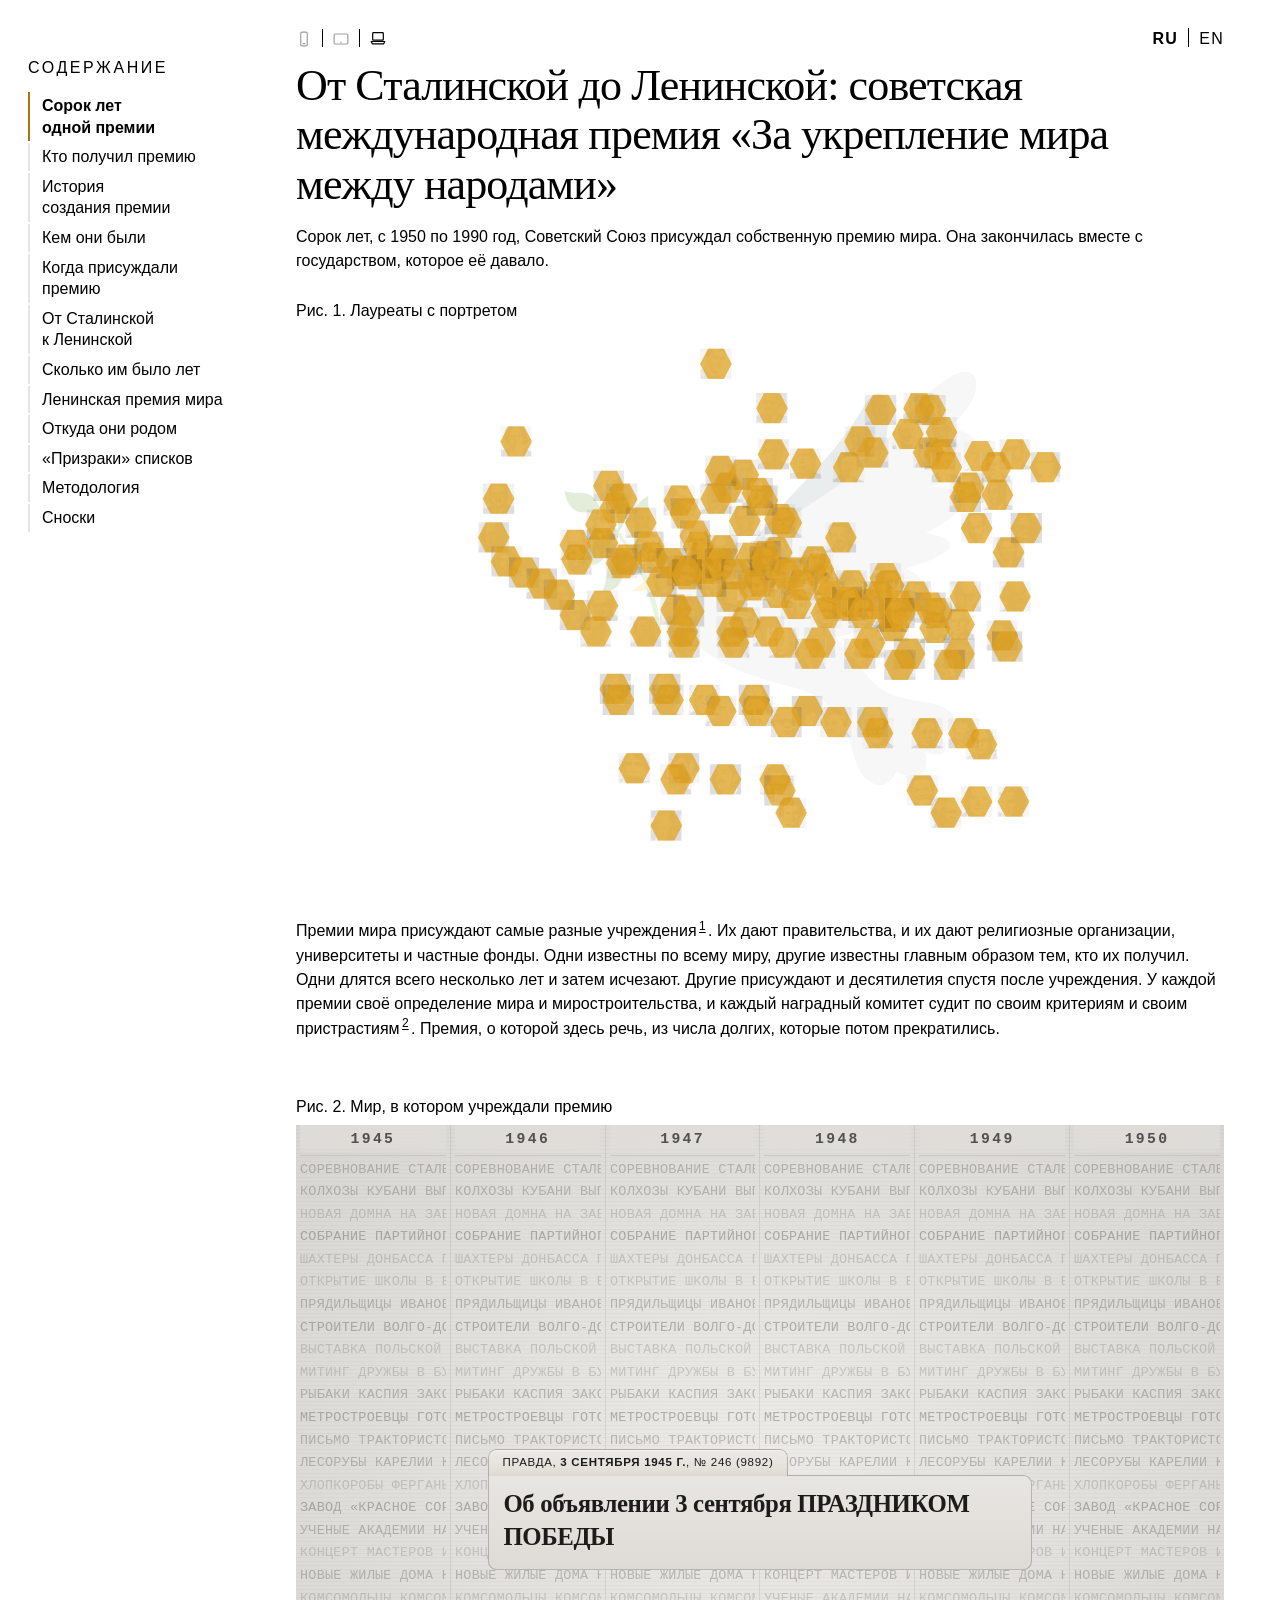
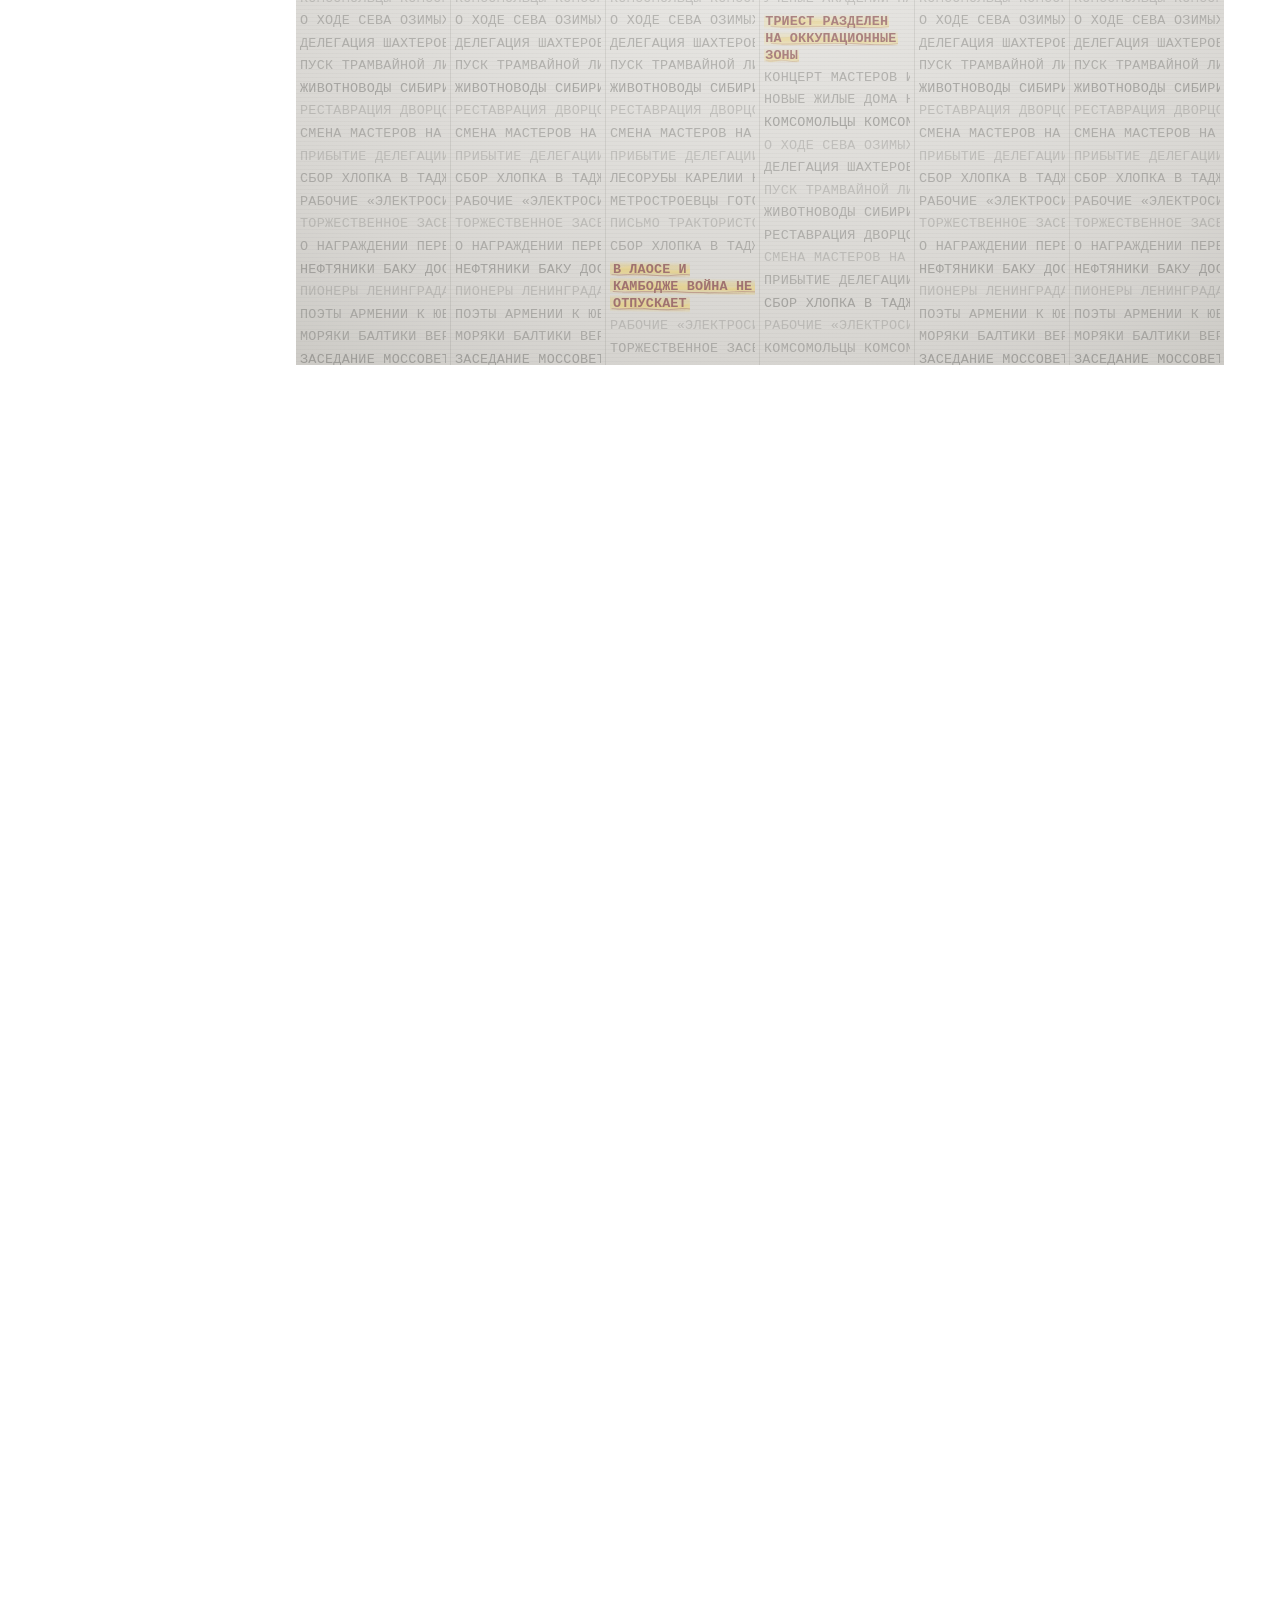
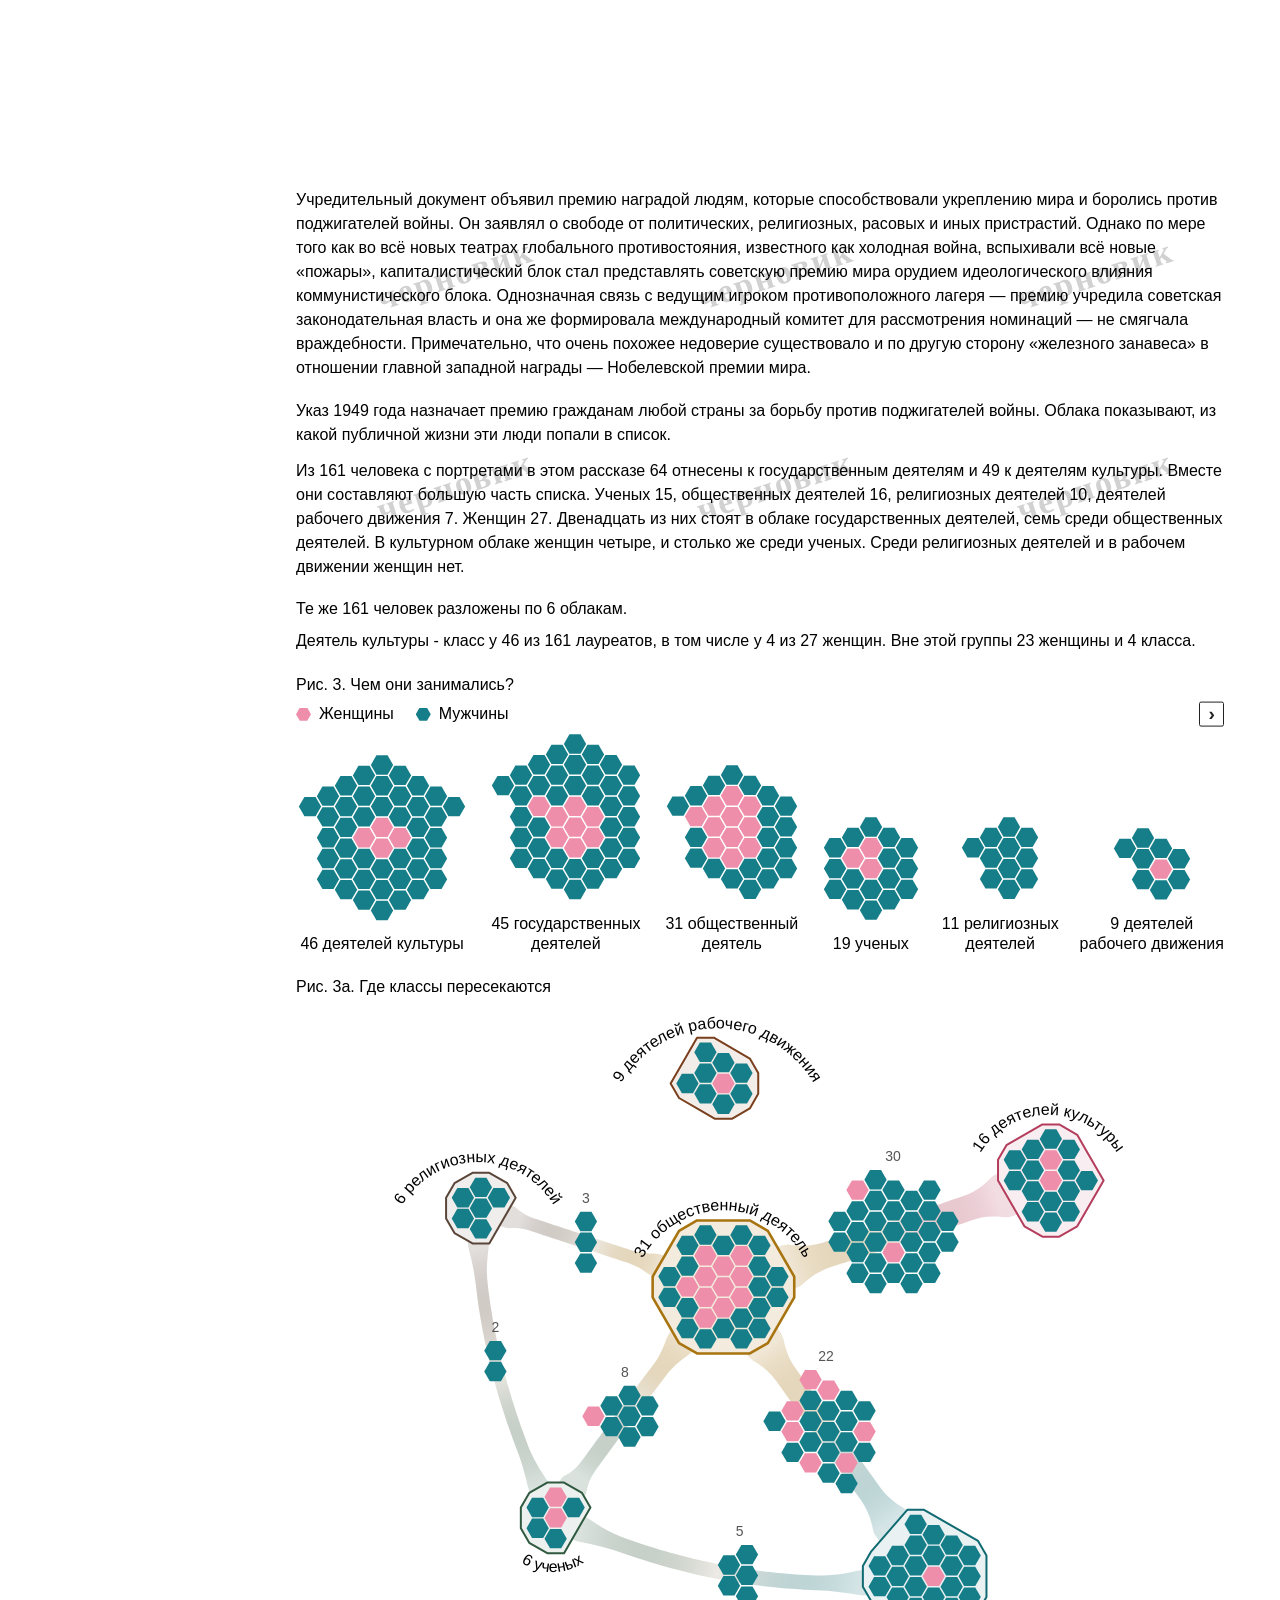
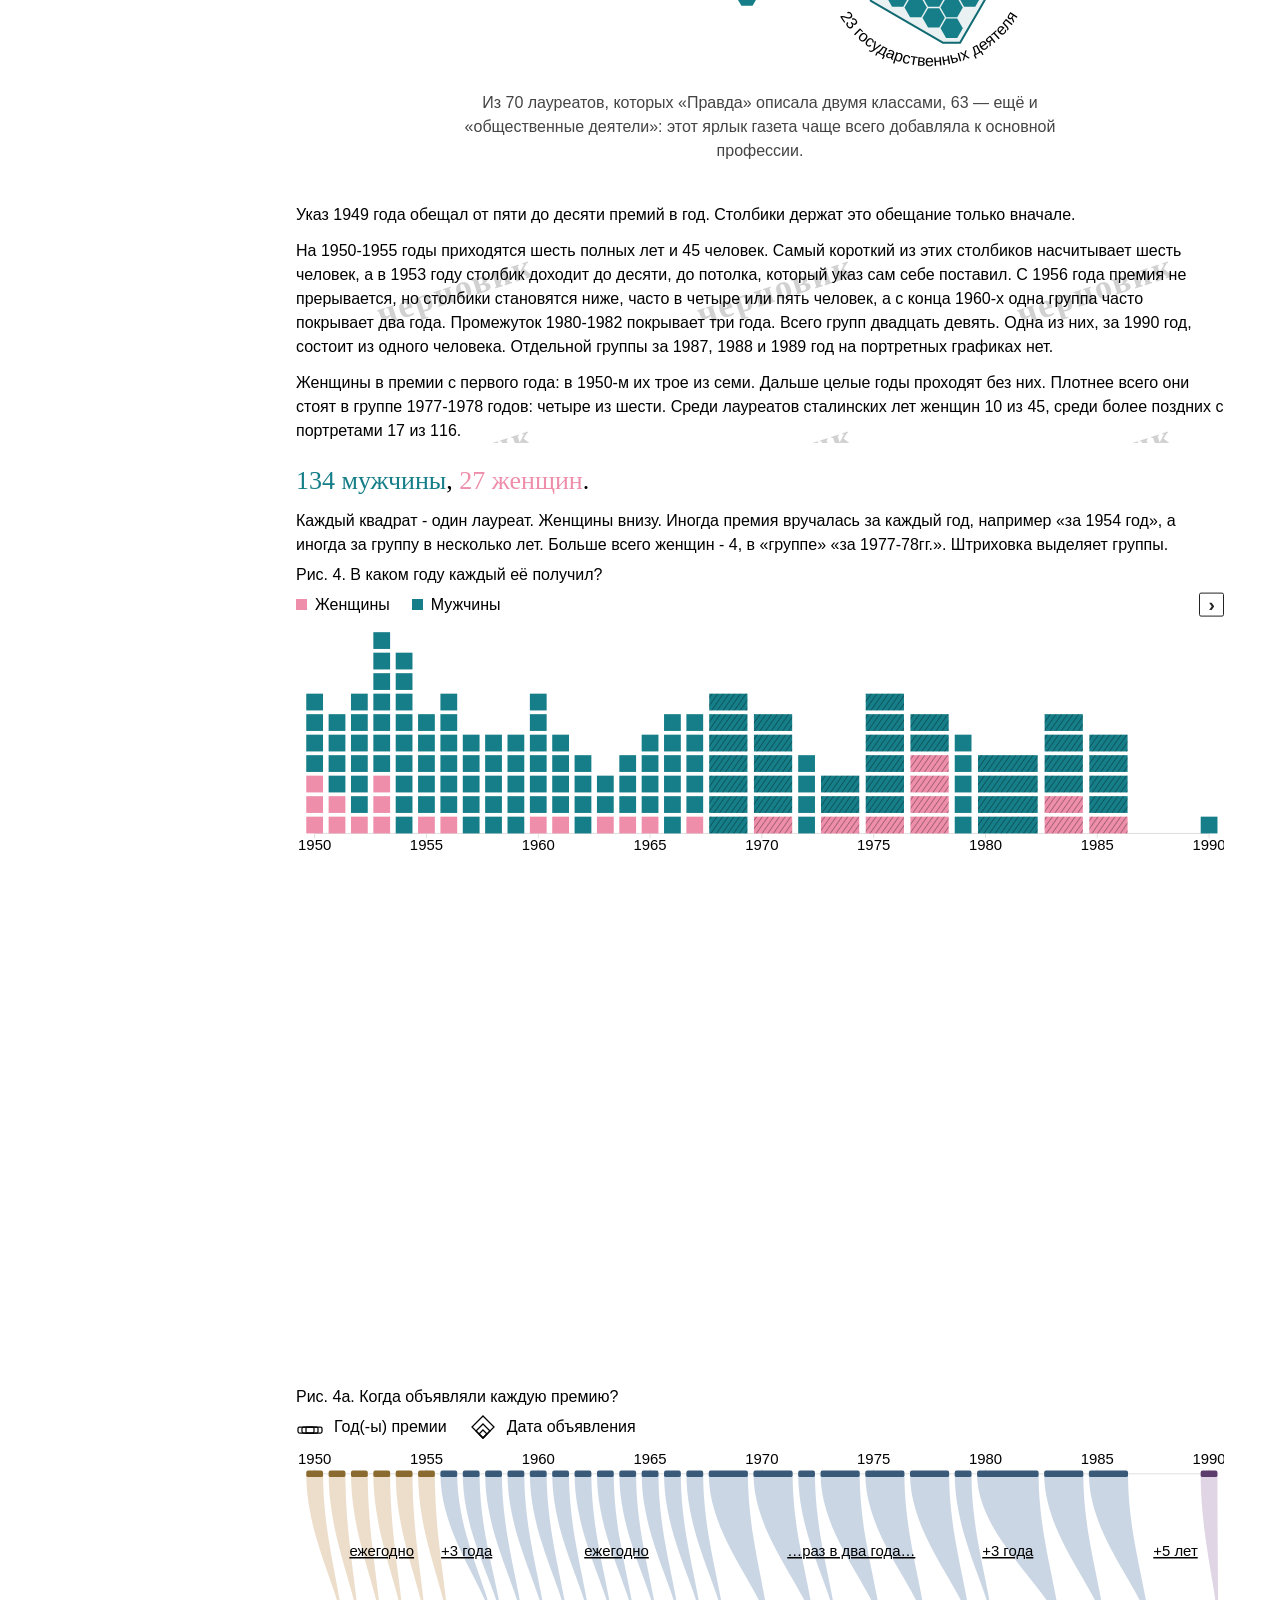
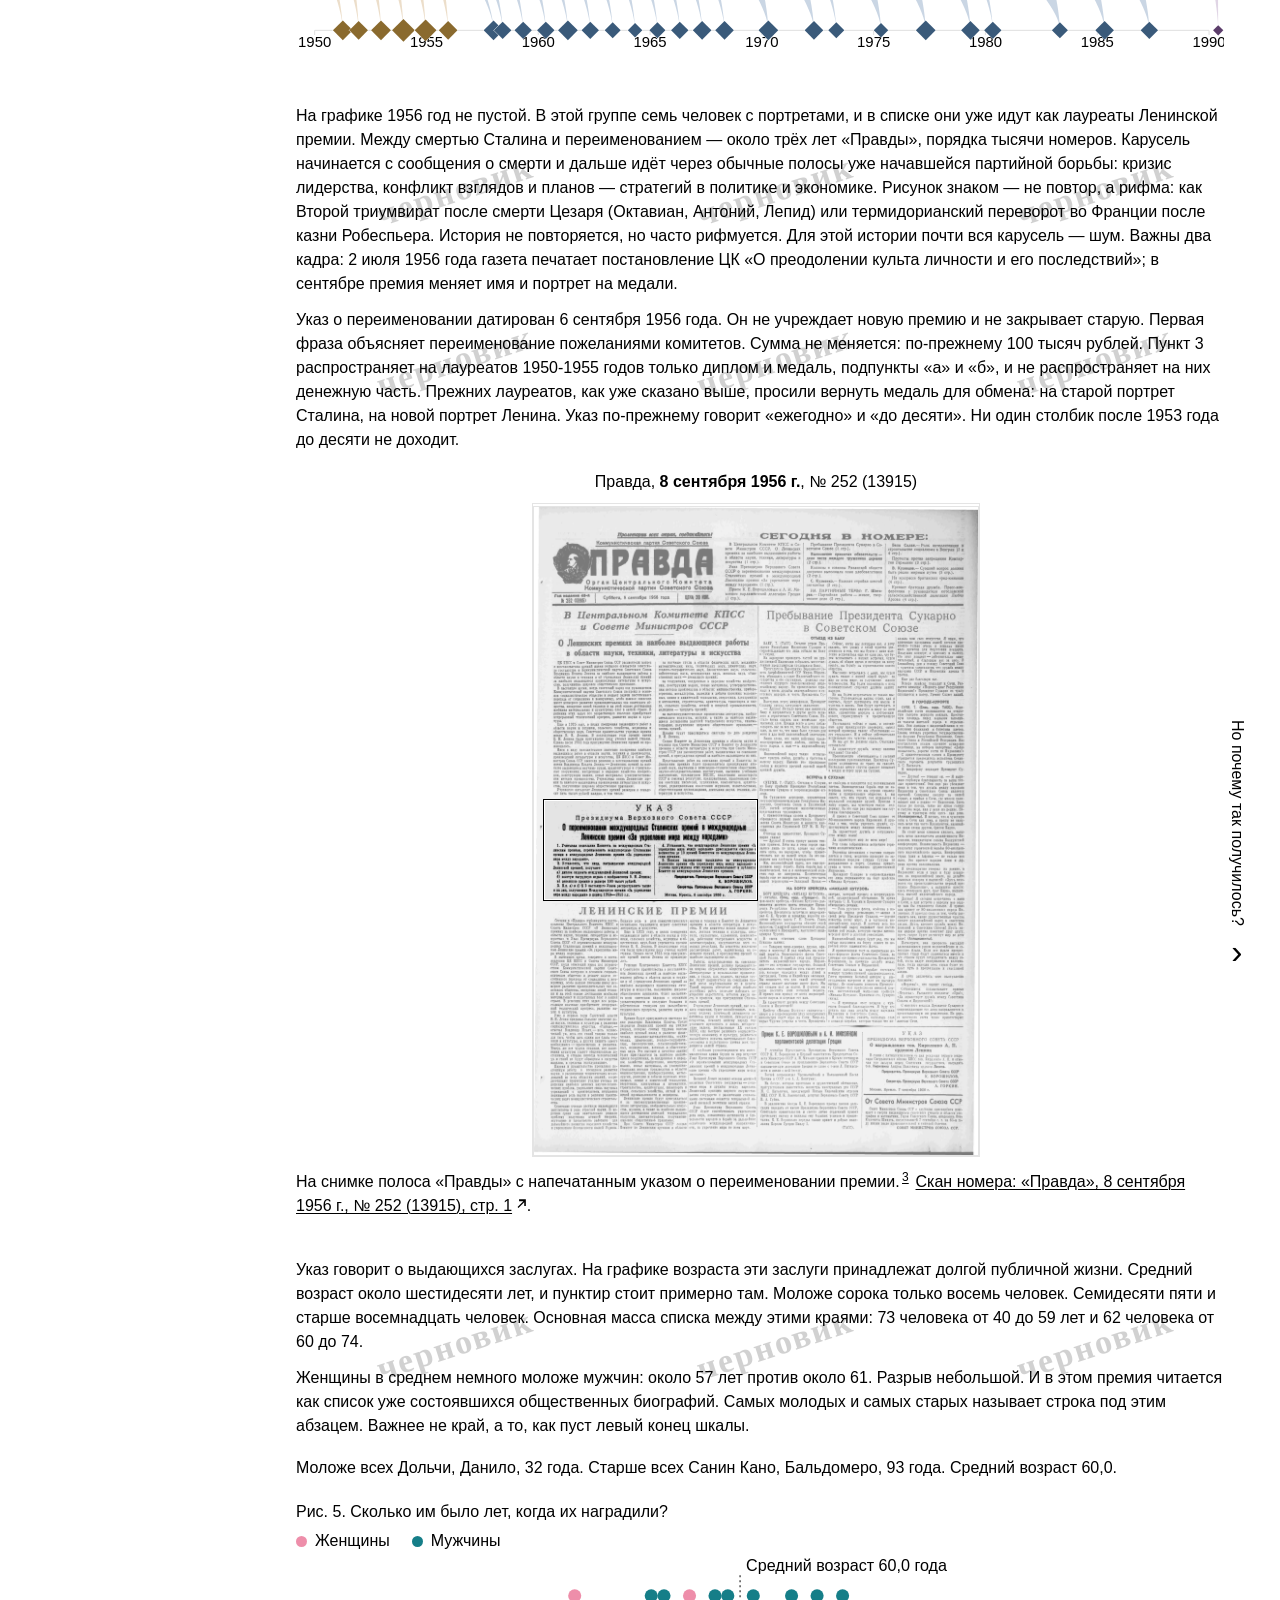
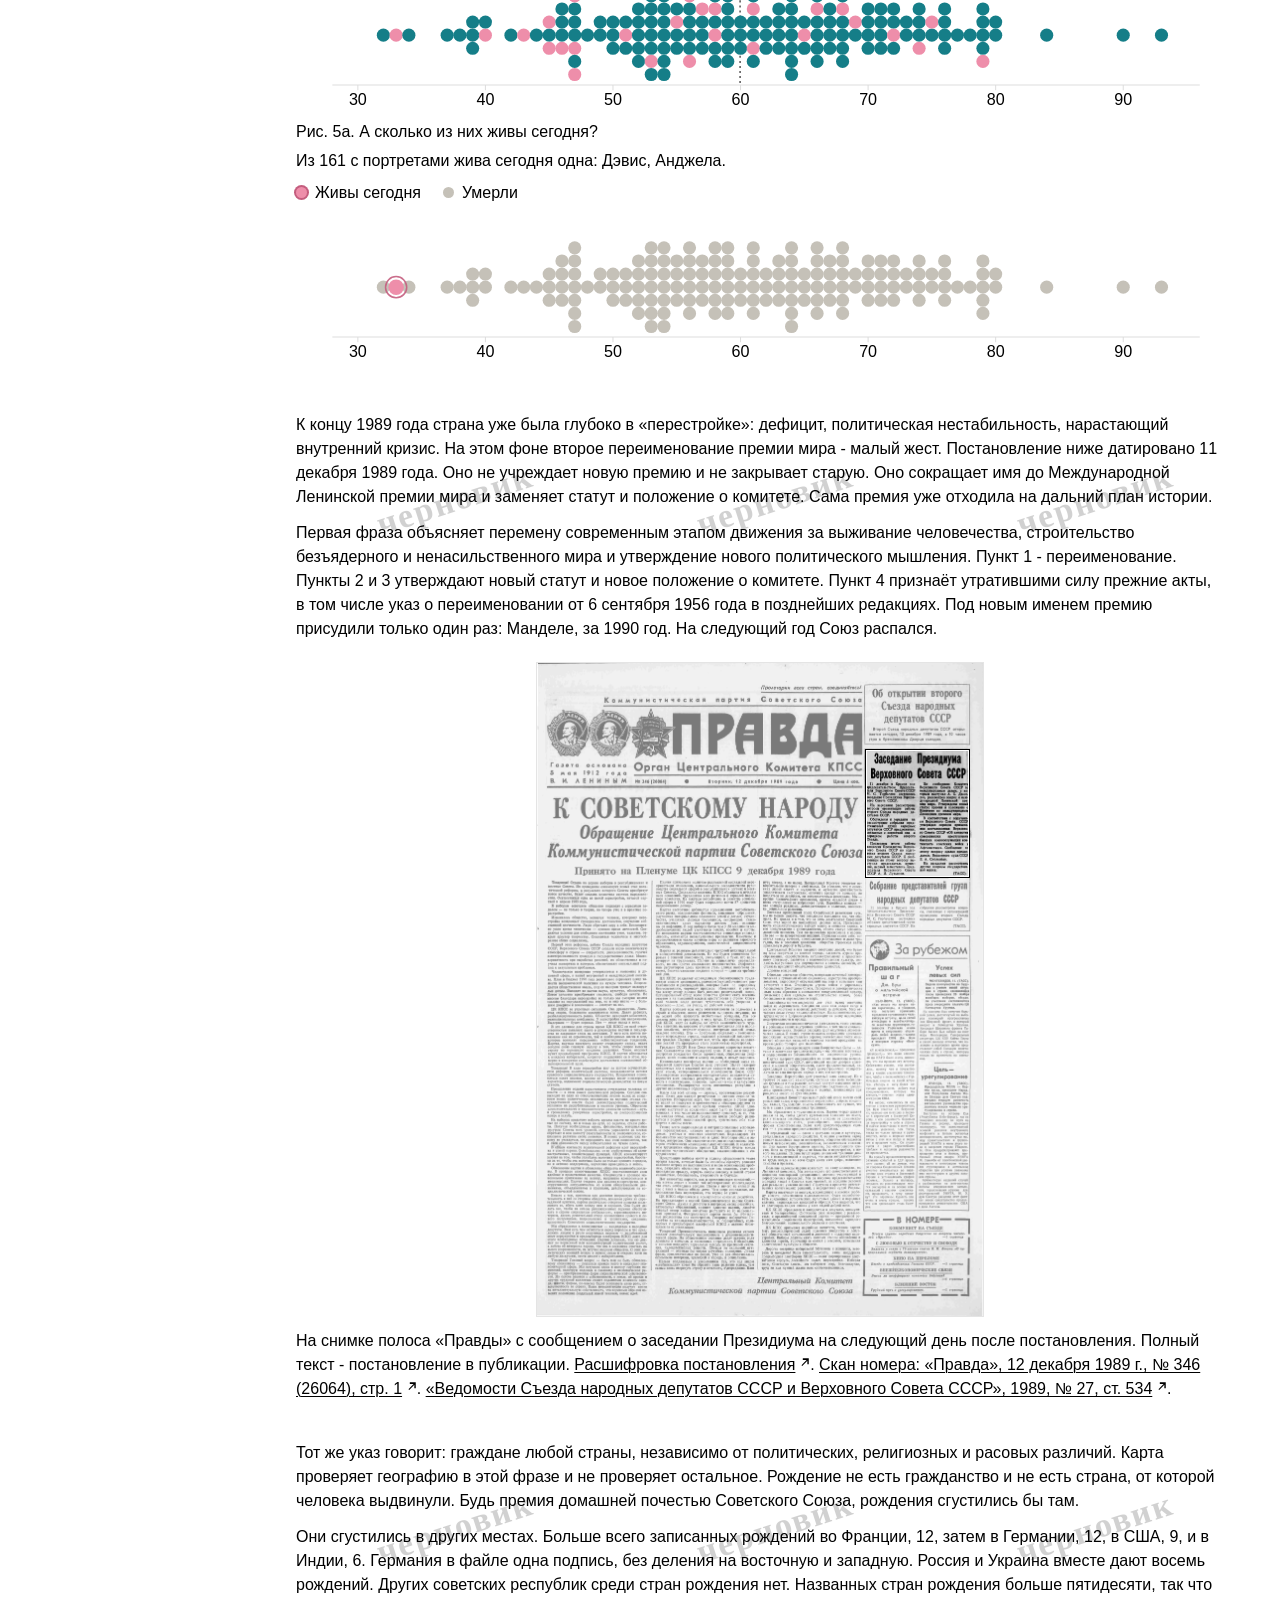
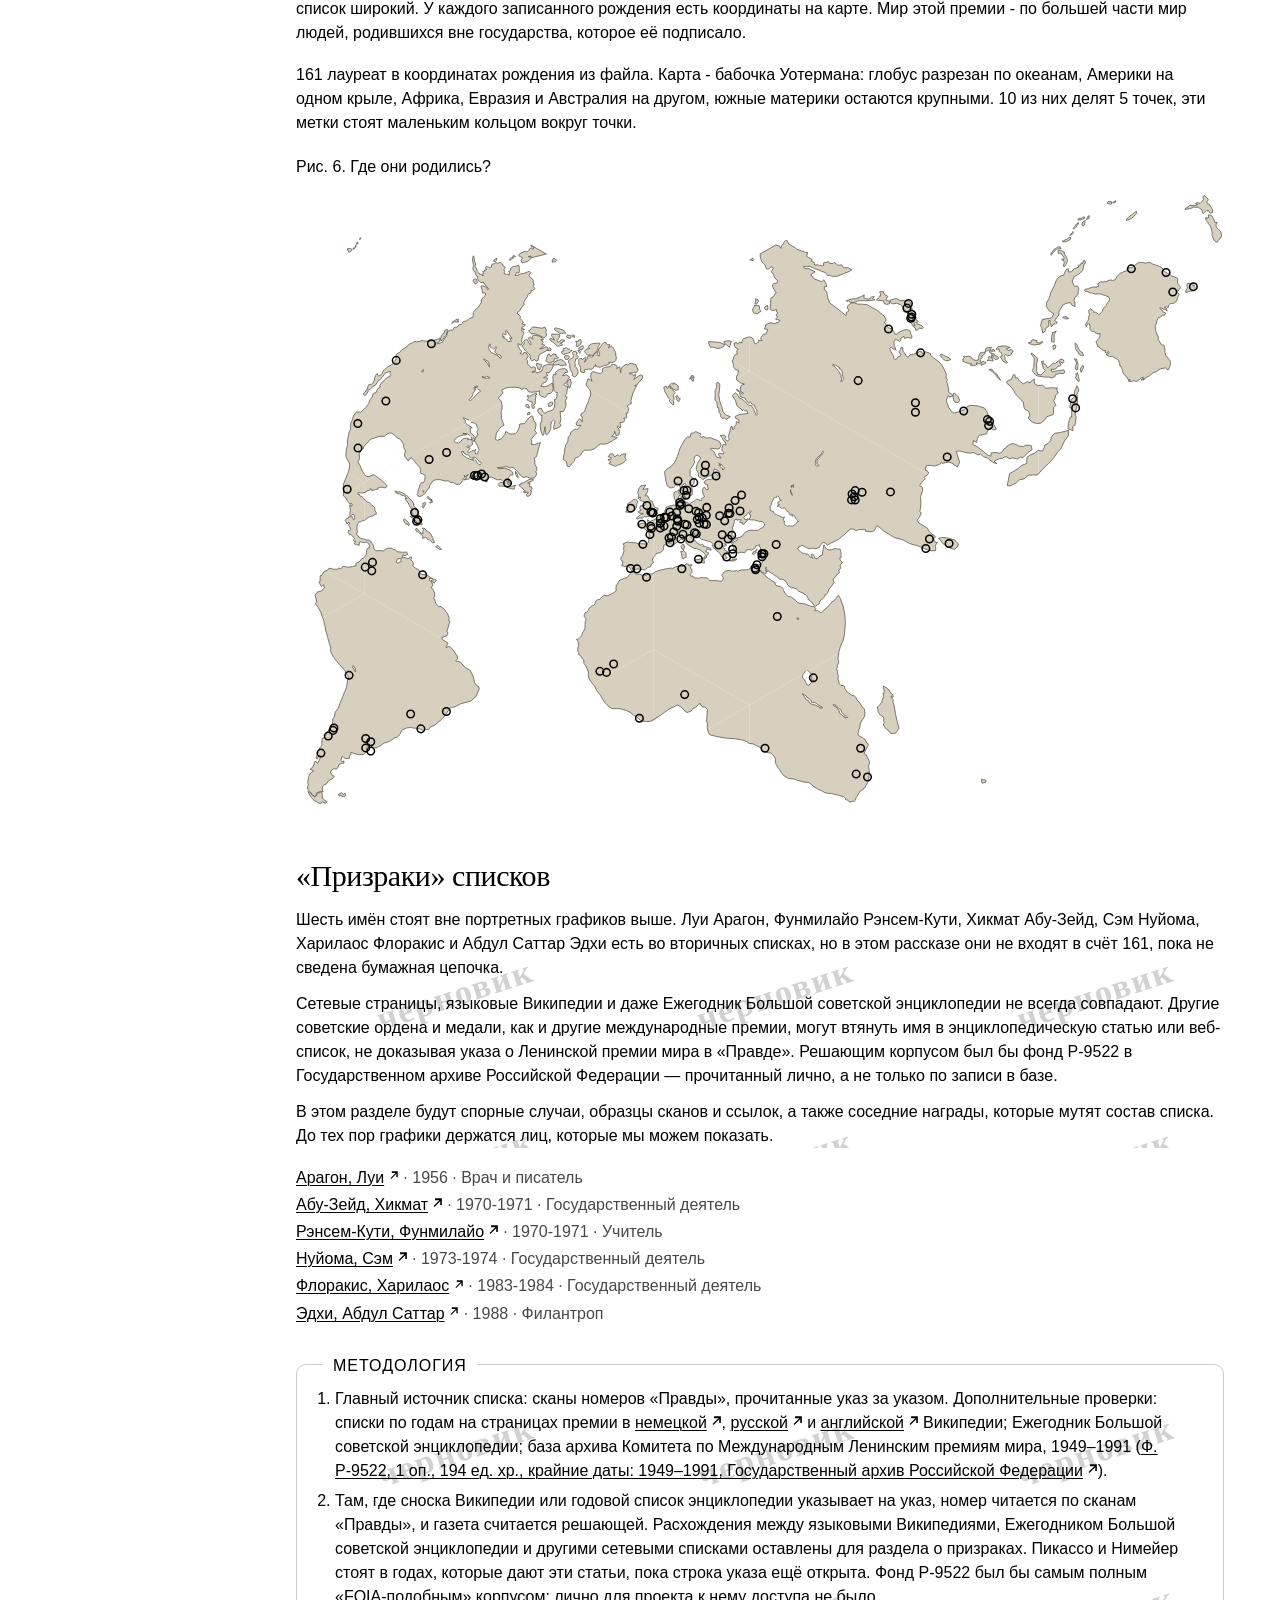
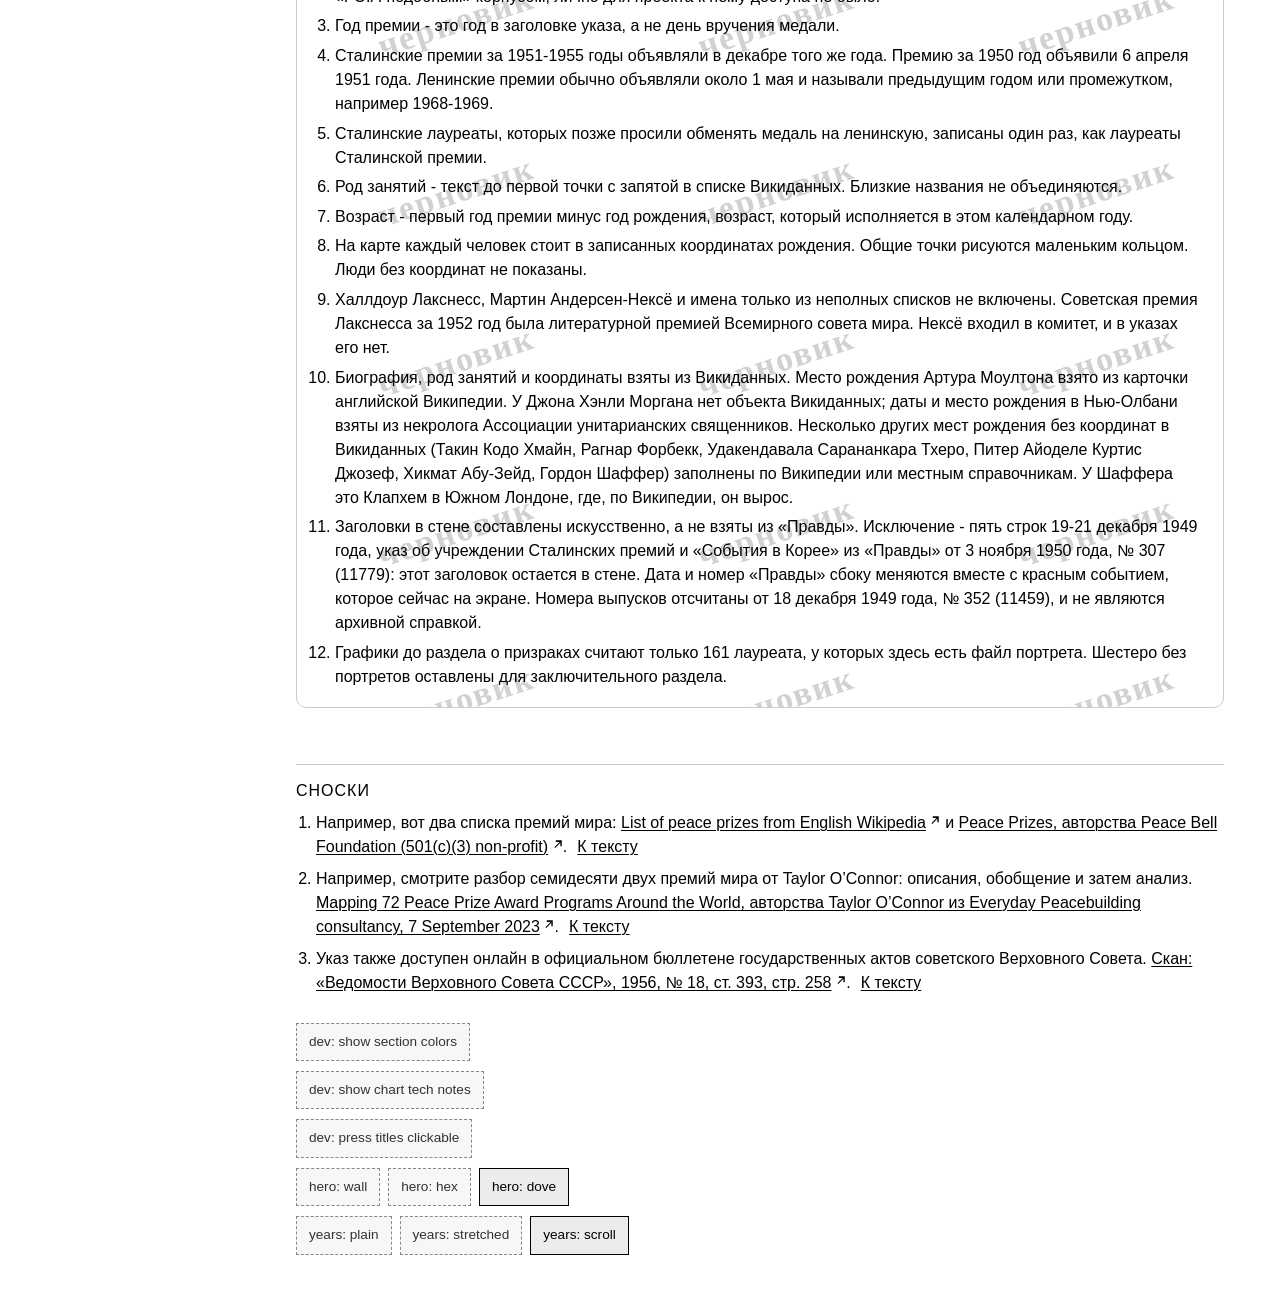
==== commit 4f39e1b1: "Deepen the story with essays, overlap, living status, and ghosts. Add the Pravda occupation chord, a" ====
--- a/viz/laureate-clouds.html
+++ b/viz/laureate-clouds.html
@@ -63,6 +63,7 @@
   <link rel="stylesheet" href="css/sections.css">
   <link rel="stylesheet" href="sections/hero/hero.css">
   <link rel="stylesheet" href="sections/occupations/occupations.css">
+  <link rel="stylesheet" href="sections/occupations/occupations-chord.css">
   <link rel="stylesheet" href="sections/years/years.css">
   <link rel="stylesheet" href="css/world.css">
   <link rel="stylesheet" href="css/charts.css">
@@ -89,6 +90,7 @@
         <li><a href="#ages" data-i18n="hAge">How old they were</a></li>
         <li><a href="#decree-1989" data-i18n="tocRename1989">The Lenin Peace Prize</a></li>
         <li><a href="#births" data-i18n="hMap">Where they came from</a></li>
+        <li><a href="#ghosts" data-i18n="tocGhost">Ghost winners</a></li>
         <li><a href="#method" data-i18n="methTitle">How the list was made</a></li>
         <li><a href="#footnotes" data-i18n="fnListTitle">Footnotes</a></li>
       </ol>
@@ -125,28 +127,32 @@
     <h1 id="opening" data-i18n="h1">From the Stalin Prize to the Lenin Prize: the Soviet international prize for strengthening peace among the peoples</h1>
       <p class="opener" data-i18n="opener">For forty years, from 1950 to 1990, the Soviet Union awarded a peace prize of its own. It ended with the state that gave it.</p>
     <section class="hero-scroll" id="all">
-      <header class="figcap">
-        <h2><span class="fig-no" data-i18n="n1">Fig. 1.</span> <span data-i18n="capAll">Everyone who received the prize</span></h2>
-      </header>
       <div class="hero-pin" id="hero-pin">
+        <header class="figcap">
+          <h2><span class="fig-no" data-i18n="n1">Fig. 1.</span> <span data-i18n="capAll">Laureates with a portrait</span></h2>
+        </header>
         <div class="stage" id="hero"></div>
         <p class="hero-count" id="hero-count"></p>
       </div>
     </section>
     <p class="intro" data-i18n="intro" data-i18n-html>Peace prizes are awarded by many kinds of institutions<sup class="fn"><button type="button" class="fn-ref" id="fnref-1" data-fn="1">1</button></sup>. Governments give them, and so do religious organizations, universities, and private foundations. Some are known around the world, and some are known mainly to the people who receive them. Some last only a few years and then disappear. Others are still awarded decades after they were founded. Each prize works from its own definition of peace and of peacebuilding, and each awarding committee judges by its own standards and its own biases<sup class="fn"><button type="button" class="fn-ref" id="fnref-2" data-fn="2">2</button></sup>. The prize followed here is one of the long ones that later closed.</p>
     <section class="press-scroll" id="prize">
-      <header class="figcap">
-        <h2><span class="fig-no" data-i18n="n2">Fig. 2.</span> <span data-i18n="capPress">The world the prize was founded in</span></h2>
-      </header>
       <div class="press-pin" id="press-pin">
+        <header class="figcap">
+          <h2><span class="fig-no" data-i18n="n2">Fig. 2.</span> <span data-i18n="capPress">The world the prize was founded in</span></h2>
+        </header>
         <div class="press-band">
           <div class="press-frame" id="press-frame">
+            <div class="press-rain" id="press-rain" aria-hidden="true"></div>
             <div class="press-reel" id="press-reel">
-              <ol class="press-list" id="press-list"></ol>
-    </div>
-            <div class="press-heat" id="press-heat" aria-hidden="true"></div>
+              <div class="press-stage">
+                <div class="press-folder">
+                  <p class="press-issue" id="press-issue"></p>
+                  <ol class="press-list" id="press-list"></ol>
+                </div>
+              </div>
+            </div>
           </div>
-          <p class="press-issue" id="press-issue"></p>
         </div>
       </div>
     </section>
@@ -157,7 +163,10 @@
         <button type="button" class="ukaz-zoom" id="ukaz-zoom"><span class="ukaz-zoom-label">Whole page</span></button>
         <div class="ukaz-loupe is-page" id="ukaz-loupe">
           <div class="ukaz-view">
-            <img class="ukaz-scan" id="ukaz-scan" src="../figures/pravda-1949-355.jpg" width="3680" height="5317" alt="Pravda, 21 December 1949, page 2, with the decree marked in the upper left column." data-i18n-alt="decreeScanAlt">
+            <div class="ukaz-sheet">
+              <img class="ukaz-scan" id="ukaz-scan" src="../figures/pravda-1949-355.jpg" width="3680" height="5317" alt="Pravda, 21 December 1949, page 2, with the decree marked in the upper left column." data-i18n-alt="decreeScanAlt">
+              <div class="ukaz-annots" id="ukaz-annots" hidden></div>
+            </div>
             <button type="button" class="ukaz-side" id="ukaz-side" aria-pressed="false" aria-label="Enlarge the decree"></button>
           </div>
           <div class="ukaz-mark" id="ukaz-mark" aria-hidden="true"></div>
@@ -207,7 +216,7 @@
     <section id="occupation">
       <div class="essay" data-i18n="occEssay" data-i18n-html>
         <p>The decree of 1949 assigns the prize to citizens of any country for the struggle against the instigators of war. The clouds show the kind of public life those people brought into the list.</p>
-        <p>Of the 167 people, 67 are classed as politicians and 50 as cultural figures. Together they are most of the list. There are 15 scientists, 18 public figures, 10 religious figures, and 7 labor-movement figures. Twenty-nine are women. Thirteen of the women are in the political cloud, and eight are public figures. The cultural cloud holds four women. The religious cloud and the labor cloud hold none.</p>
+        <p>Of the 161 people with portraits in this telling, 64 are classed as statesmen and 49 as cultural figures. Together they are most of the list. There are 15 scientists, 16 civic leaders, 10 religious figures, and 7 labor-movement figures. Twenty-seven are women. Twelve of the women are in the statesmen cloud, and seven are civic leaders. The cultural cloud holds four women, and so does the scientific cloud. The religious cloud and the labor cloud hold none.</p>
       </div>
       <p class="lead" id="split-lead"></p>
       <p class="finding" id="split-finding"></p>
@@ -215,27 +224,35 @@
         <figcaption class="figcap">
           <h2><span class="fig-no" data-i18n="n3">Fig. 3.</span> <span id="cap-occ" data-i18n="capOcc">What work did they do?</span></h2>
         </figcaption>
-      <div class="legend" id="occ-legend">
-        <span><i class="swatch female"></i> <span data-i18n="female">Female</span></span>
-        <span><i class="swatch male"></i> <span data-i18n="male">Male</span></span>
-      </div>
-      <div class="clouds" id="clouds"></div>
+        <div class="legend" id="occ-legend">
+          <span><i class="swatch female"></i> <span data-i18n="female">Female</span></span>
+          <span><i class="swatch male"></i> <span data-i18n="male">Male</span></span>
+        </div>
+        <div class="clouds" id="clouds"></div>
       </figure>
       <p class="source chart-tech" id="src-occ" data-i18n="srcOcc">Each cloud is one class from WINNER_BIO_occupation_class. Women are drawn toward the center of their cloud. Source: laureates.csv.</p>
+      <figure class="viz" id="occ-chord-viz">
+        <figcaption class="figcap">
+          <h2><span class="fig-no" data-i18n="n3a">Fig. 3a.</span> <span data-i18n="capOccChord">Where the classes overlap</span></h2>
+        </figcaption>
+        <div id="occ-chord"></div>
+        <p class="lead" id="occ-chord-note"></p>
+        <p class="source chart-tech" id="src-occ-chord" data-i18n="srcOccChord">Each hexagon is a laureate with a Pravda occupation line. Clouds hold, and count, only people with a single class, so their numbers are smaller than in Fig. 3. The class that shares the most people sits in the center, and the other classes ring it like petals. Hexes on the stems between clouds are people Pravda placed in two classes.</p>
+      </figure>
     </section>
 
     <section id="years">
       <div class="essay" data-i18n="yearEssay" data-i18n-html>
         <p>The decree of 1949 promised five to ten prizes a year. The columns keep that promise only at the start.</p>
-        <p>From 1950 through 1955 there are six full years and 45 people. The shortest of those columns has six, and in 1953 the column reaches ten, the ceiling the decree set for itself. From 1956 the prize goes on, but the columns sit lower, often at four or five, and from the late 1960s a cohort often covers two years. The span 1980-1982 covers three. There are thirty cohorts in all. Two of them, 1988 and 1990, are a single person. The list has no cohort of its own for 1987 or for 1989.</p>
-        <p>Women are in the prize from the first year: three of the seven in 1950. After that, whole years pass without them. They stand thickest in the 1977-1978 cohort, four of six. Among the Stalin-year laureates, 10 of 45 are women. Among the later laureates, 19 of 122.</p>
+        <p>From 1950 through 1955 there are six full years and 45 people. The shortest of those columns has six, and in 1953 the column reaches ten, the ceiling the decree set for itself. From 1956 the prize goes on, but the columns sit lower, often at four or five, and from the late 1960s a cohort often covers two years. The span 1980-1982 covers three. There are twenty-nine cohorts in all. One of them, 1990, is a single person. The list has no cohort of its own for 1987, 1988, or 1989 in the portrait charts.</p>
+        <p>Women are in the prize from the first year: three of the seven in 1950. After that, whole years pass without them. They stand thickest in the 1977-1978 cohort, four of six. Among the Stalin-year laureates, 10 of 45 are women. Among the later laureates with portraits, 17 of 116.</p>
       </div>
       <div class="years-scrolly" id="years-scrolly">
         <div class="years-pin" id="years-pin">
           <p class="tally" id="year-tally"></p>
           <p class="lead" id="year-lead"></p>
           <header class="figcap">
-            <h2><span class="fig-no" data-i18n="n4">Fig. 4.</span> <span data-i18n="capYear">Which year did each person receive it?</span></h2>
+            <h2><span class="fig-no" data-i18n="n4">Fig. 4.</span> <span id="cap-year" data-i18n="capYear">Which year did each person receive it?</span></h2>
           </header>
           <div class="legend" id="year-legend"></div>
           <div class="chart" id="year-chart"></div>
@@ -246,19 +263,19 @@
           <div class="years-step" data-step="span"></div>
         </div>
       </div>
-      <figure class="announce-viz" id="announce-viz">
+      <figure id="announce">
         <header class="figcap">
-          <h2><span class="fig-no" data-i18n="n4a">Fig. 4a.</span> <span data-i18n="capAnnounce">When was each prize announced?</span></h2>
+          <h2><span class="fig-no" data-i18n="n4a">Fig. 4a.</span> <span id="cap-announce" data-i18n="capAnnounce">When was each prize announced?</span></h2>
         </header>
         <div class="legend" id="announce-legend"></div>
         <div class="chart" id="announce-chart"></div>
-        <p class="source chart-tech" id="announce-source" data-i18n="srcAnnounce">Each open square sits at the year named in the decree (META_prize_year). The filled circle is the announcement or decision day (META_announced_date). A short tick beside the circle marks the Pravda issue date (META_pravda_date) when that day is different. The line is the wait between the named year and the announcement. Stalin prizes for 1951-1955 were announced in December of that year; the 1950 prize came in April 1951; Lenin prizes usually around 1 May for the previous year or span. One 1983-1984 name (Florakis) is dated earlier than the rest of that cohort; 1988 has no recorded announcement day. Source: laureates.csv.</p>
+        <p class="source chart-tech" id="announce-source" data-i18n="srcAnnounce">Top rail: year or span named in the decree. Bottom rail: announcement day. A ribbon joins the two; diamond size is the number of people in that announcement. Source: laureates.csv.</p>
       </figure>
     </section>
 
     <section id="decree-1956">
       <div class="essay" data-i18n="renameEssay" data-i18n-html>
-        <p>On the chart, 1956 is not an empty year. That cohort has eight people, and the list already counts them as Lenin laureates. Between Stalin’s death and the renaming there are about three years of <em>Pravda</em> — on the order of a thousand issues. The carousel opens on the death announcement and then on ordinary front pages of a party struggle already under way: a crisis of leadership, and conflicting views and strategic plans in politics and the economy. The pattern is familiar — not a repeat, but a rhyme: like the Second Triumvirate after Caesar’s death (Octavian, Antony, Lepidus), or the Thermidorian Reaction in France after Robespierre’s execution. History doesn't repeat itself, but it often rhymes. Most of that carousel is noise for this story. Two frames matter: on 2 July 1956 the paper prints the Central Committee resolution “On overcoming the cult of personality and its consequences”; in September the prize changes its name, and the portrait on the medal.</p>
+        <p>On the chart, 1956 is not an empty year. That cohort has seven people with portraits, and the list already counts them as Lenin laureates. Between Stalin’s death and the renaming there are about three years of <em>Pravda</em> — on the order of a thousand issues. The carousel opens on the death announcement and then on ordinary front pages of a party struggle already under way: a crisis of leadership, and conflicting views and strategic plans in politics and the economy. The pattern is familiar — not a repeat, but a rhyme: like the Second Triumvirate after Caesar’s death (Octavian, Antony, Lepidus), or the Thermidorian Reaction in France after Robespierre’s execution. History doesn't repeat itself, but it often rhymes. Most of that carousel is noise for this story. Two frames matter: on 2 July 1956 the paper prints the Central Committee resolution “On overcoming the cult of personality and its consequences”; in September the prize changes its name, and the portrait on the medal.</p>
         <p>The renaming decree is dated 6 September 1956. It does not found a new prize, and it does not close the old one. The first sentence explains the renaming by the wishes of the committees. The sum does not change: still 100,000 rubles. Point 3 extends to the laureates of 1950-1955 only the diploma and the medal, subparagraphs (a) and (b), and does not extend the cash. Those earlier laureates, as the text above has already said, were asked to hand the medal back for exchange: the old one bears Stalin, the new one bears Lenin. The decree still says each year, and up to ten. No column after 1953 reaches ten.</p>
       </div>
       <figure class="doc">
@@ -398,7 +415,7 @@
 
     <section id="ages">
       <div class="essay" data-i18n="ageEssay" data-i18n-html>
-        <p>The decree speaks of outstanding service. On the age chart that service belongs to a long public life. The mean sits near sixty, and the dashed line stands about there. Only eight people were under forty. Eighteen were seventy-five or older. The mass of the list lies between those edges: 76 people from 40 to 59, and 65 from 60 to 74.</p>
+        <p>The decree speaks of outstanding service. On the age chart that service belongs to a long public life. The mean sits near sixty, and the dashed line stands about there. Only eight people were under forty. Eighteen were seventy-five or older. The mass of the list lies between those edges: 73 people from 40 to 59, and 62 from 60 to 74.</p>
         <p>The women are a little younger than the men on average, about 57 against about 61. The gap is small. In this too the prize reads as a list of public lives already made. The youngest and the oldest are named in the line under this paragraph. The empty left end of the scale matters more than the extreme.</p>
       </div>
       <p class="lead" id="age-lead"></p>
@@ -411,6 +428,18 @@
         <span><i class="swatch dot male"></i> <span data-i18n="male">Male</span></span>
       </div>
       <div class="chart" id="age-chart"></div>
+      </figure>
+      <figure id="alive">
+        <figcaption class="figcap">
+          <h2><span class="fig-no" data-i18n="n5a">Fig. 5a.</span> <span data-i18n="capAlive">And how many of them are alive today?</span></h2>
+        </figcaption>
+        <p class="lead" id="alive-lead"></p>
+        <div class="legend" id="alive-legend">
+          <span><i class="swatch dot alive"></i> <span data-i18n="aliveYes">Alive today</span></span>
+          <span><i class="swatch dot dead"></i> <span data-i18n="aliveNo">Deceased</span></span>
+        </div>
+        <div class="chart" id="alive-chart"></div>
+        <p class="source chart-tech" id="alive-source" data-i18n="srcAlive">Same age beeswarm as Fig. 5. Marks without a recorded death date stay in color; the rest fade. Living status is WINNER_BIO_living from laureates.csv (no death date on Wikidata). Source: laureates.csv.</p>
       </figure>
     </section>
 
@@ -464,7 +493,7 @@
     <section id="births">
       <div class="essay" data-i18n="mapEssay" data-i18n-html>
         <p>The same decree says: citizens of any country, with no regard to political, religious, and racial differences. The map tests the geography in that sentence. It does not test the rest. Birth is not citizenship, and it is not the country that put a person forward. A prize that was a domestic honor of the Soviet Union would have piled its births up there.</p>
-        <p>The births pile up elsewhere. The largest numbers on record are France, 13, then Germany, 12, the United States, 9, and India, 7. Germany is one label in the file, with East and West not split. Russia and Ukraine together account for eight births. No other Soviet republic appears as a birth country. More than fifty birth countries are named, so the list is wide. Every recorded birth has coordinates on the map. The world of this prize is mostly a world of people born outside the state that signed it.</p>
+        <p>The births pile up elsewhere. The largest numbers on record are France, 12, then Germany, 12, the United States, 9, and India, 6. Germany is one label in the file, with East and West not split. Russia and Ukraine together account for eight births. No other Soviet republic appears as a birth country. More than fifty birth countries are named, so the list is wide. Every recorded birth has coordinates on the map. The world of this prize is mostly a world of people born outside the state that signed it.</p>
       </div>
       <p class="lead" id="map-lead"></p>
       <figure class="viz">
@@ -476,11 +505,21 @@
       <p class="source chart-tech" id="map-source"></p>
     </section>
 
+    <section id="ghosts">
+      <h2 data-i18n="hGhost">Ghost winners</h2>
+      <div class="essay" data-i18n="ghostEssay" data-i18n-html>
+        <p>Six names sit outside the portrait charts above. Louis Aragon, Funmilayo Ransome-Kuti, Hikmat Abu Zayd, Sam Nujoma, Charilaos Florakis, and Abdul Sattar Edhi appear on secondary lists, but this telling does not count them with the 161 until the paper trail is settled.</p>
+        <p>Online pages, language Wikipedias, and even the Yearbook of the Great Soviet Encyclopedia do not always agree. Other Soviet orders and medals, and other international prizes, can pull a name into an encyclopedia entry or a web list without proving a Lenin Peace Prize decree in <em>Pravda</em>. The decisive holding would be fond R-9522 in the State Archive of the Russian Federation — read in person, not only through a database record.</p>
+        <p>This section will hold the disputed cases, sample scans and links, and the neighboring awards that muddy the roster. Until then the charts stay with faces we can show.</p>
+      </div>
+      <ul class="ghost-list" id="ghost-list"></ul>
+    </section>
+
     <footer class="methodology" id="method">
       <h2 data-i18n="methTitle">How the list was made</h2>
       <ol>
-        <li data-i18n="meth1" data-i18n-html>Sources for the roster: year-by-year lists on the prize pages in <a target="_blank" rel="noopener noreferrer" href="https://de.wikipedia.org/wiki/Internationaler_Lenin-Friedenspreis">German</a>, <a target="_blank" rel="noopener noreferrer" href="https://ru.wikipedia.org/wiki/%D0%9C%D0%B5%D0%B6%D0%B4%D1%83%D0%BD%D0%B0%D1%80%D0%BE%D0%B4%D0%BD%D0%B0%D1%8F_%D0%9B%D0%B5%D0%BD%D0%B8%D0%BD%D1%81%D0%BA%D0%B0%D1%8F_%D0%BF%D1%80%D0%B5%D0%BC%D0%B8%D1%8F_%C2%AB%D0%97%D0%B0_%D1%83%D0%BA%D1%80%D0%B5%D0%BF%D0%BB%D0%B5%D0%BD%D0%B8%D0%B5_%D0%BC%D0%B8%D1%80%D0%B0_%D0%BC%D0%B5%D0%B6%D0%B4%D1%83_%D0%BD%D0%B0%D1%80%D0%BE%D0%B4%D0%B0%D0%BC%D0%B8%C2%BB">Russian</a>, and <a target="_blank" rel="noopener noreferrer" href="https://en.wikipedia.org/wiki/Lenin_Peace_Prize">English</a> Wikipedia; the Yearbook of the Great Soviet Encyclopedia (Ежегодник Большой советской энциклопедии); a database of scanned <em>Pravda</em> archives; and a database of the archive of the Committee on the International Lenin Peace Prizes, 1949–1991 (<a target="_blank" rel="noopener noreferrer" href="https://guides.rusarchives.ru/terms/6/346/mezhdunarodnye-otnosheniya">fond R-9522, 1 inventory, 194 files, extreme dates 1949–1991, State Archive of the Russian Federation</a>).</li>
-        <li data-i18n="meth2" data-i18n-html>The roster follows the German Wikipedia chronology, which footnotes the <em>Pravda</em> decree for each year. Six people named only on the English or Russian page are kept. Picasso and Niemeyer keep the years those pages give them. Where a footnote points to a decree, the issue was read in the scanned <em>Pravda</em> archives. Fond R-9522 would be the fullest FOIA-like holding; that fund was not opened for this project.</li>
+        <li data-i18n="meth1" data-i18n-html>Primary source for the roster: scanned issues of <em>Pravda</em>, read decree by decree. Secondary checks: year-by-year lists on the prize pages in <a target="_blank" rel="noopener noreferrer" href="https://de.wikipedia.org/wiki/Internationaler_Lenin-Friedenspreis">German</a>, <a target="_blank" rel="noopener noreferrer" href="https://ru.wikipedia.org/wiki/%D0%9C%D0%B5%D0%B6%D0%B4%D1%83%D0%BD%D0%B0%D1%80%D0%BE%D0%B4%D0%BD%D0%B0%D1%8F_%D0%9B%D0%B5%D0%BD%D0%B8%D0%BD%D1%81%D0%BA%D0%B0%D1%8F_%D0%BF%D1%80%D0%B5%D0%BC%D0%B8%D1%8F_%C2%AB%D0%97%D0%B0_%D1%83%D0%BA%D1%80%D0%B5%D0%BF%D0%BB%D0%B5%D0%BD%D0%B8%D0%B5_%D0%BC%D0%B8%D1%80%D0%B0_%D0%BC%D0%B5%D0%B6%D0%B4%D1%83_%D0%BD%D0%B0%D1%80%D0%BE%D0%B4%D0%B0%D0%BC%D0%B8%C2%BB">Russian</a>, and <a target="_blank" rel="noopener noreferrer" href="https://en.wikipedia.org/wiki/Lenin_Peace_Prize">English</a> Wikipedia; the Yearbook of the Great Soviet Encyclopedia (Ежегодник Большой советской энциклопедии); and a database of the archive of the Committee on the International Lenin Peace Prizes, 1949–1991 (<a target="_blank" rel="noopener noreferrer" href="https://guides.rusarchives.ru/terms/6/346/mezhdunarodnye-otnosheniya">fond R-9522, 1 inventory, 194 files, extreme dates 1949–1991, State Archive of the Russian Federation</a>).</li>
+        <li data-i18n="meth2" data-i18n-html>Where a Wikipedia footnote or encyclopedia year-list points to a decree, the issue is read in the scanned <em>Pravda</em> archives and the paper is treated as decisive. Disagreements between language Wikipedias, the Yearbook of the Great Soviet Encyclopedia, and other online lists are held for the ghost section. Picasso and Niemeyer keep the years those pages give them when a matching decree line is still open. Fond R-9522 would be the fullest FOIA-like holding; that fund was not opened in person for this project.</li>
         <li data-i18n="meth3">The prize year is the year named in the decree, not the day the medal was handed over.</li>
         <li data-i18n="meth4">Stalin prizes for 1951-1955 were announced in December of that year. The 1950 prize was announced on 6 April 1951. Lenin prizes were usually announced around 1 May and named the previous year, or a span such as 1968-1969.</li>
         <li data-i18n="meth5">Stalin laureates who later exchanged the medal for a Lenin medal are one row, under the Stalin prize.</li>
@@ -490,6 +529,7 @@
         <li data-i18n="meth9">Halldor Laxness, Martin Andersen Nexo, and names found only on incomplete lists are left out. Laxness's 1952 Soviet prize was the World Peace Council literary prize. Nexo sat on the committee and is not in a decree.</li>
         <li data-i18n="meth10">Biography, occupation, and coordinates come from Wikidata. Arthur Moulton's birth place follows his English Wikipedia infobox. John Hanly Morgan has no Wikidata item; his dates and New Albany birthplace come from a Unitarian Universalist Ministers Association obituary. A few other birth places without Wikidata coordinates (Thakin Kodaw Hmaing, Ragnar Forbech, Udakendawala Siri Saranankara Thero, Peter Ayodele Curtis Joseph, Hikmat Abu Zayd, Gordon Schaffer) are filled from Wikipedia or local gazetteers. Schaffer's place is Clapham, South London, where Wikipedia says he grew up.</li>
         <li data-i18n="meth11">Headlines in the title wall are generated, not copied from Pravda. The exception is five lines from 19-21 December 1949, the decree on the Stalin Prizes, and «События в Корее» from Pravda, 3 November 1950, no. 307 (11779), which stays in the wall. The date and issue at the side change with the red event then in view. Issue numbers are counted from 18 December 1949, no. 352 (11459), and are not an archival record.</li>
+        <li data-i18n="meth12">Charts before the ghost section count only the 161 laureates who have a portrait file here. The six without portraits are held for that closing section.</li>
       </ol>
     </footer>
     <section class="footnotes" id="footnotes" aria-labelledby="fn-list-title">
@@ -511,6 +551,7 @@
     </section>
     <button type="button" class="dev-plain-toggle" id="dev-plain-toggle" aria-pressed="false">dev: drop section colors</button>
     <button type="button" class="dev-plain-toggle" id="dev-tech-toggle" aria-pressed="false">dev: drop chart tech notes</button>
+    <button type="button" class="dev-plain-toggle" id="dev-press-click-toggle" aria-pressed="false">dev: press titles clickable</button>
     <nav class="dev-hero-mode" id="hero-mode" aria-label="Hero mode">
       <button type="button" class="dev-plain-toggle" data-hero-mode="wall">hero: wall</button>
       <button type="button" class="dev-plain-toggle" data-hero-mode="hex">hero: hex</button>
@@ -539,6 +580,7 @@
   <script src="press-sample.js"></script>
   <script src="js/data/people.js"></script>
   <script src="js/data/portraits.js"></script>
+  <script src="js/data/pravda_occupations.js"></script>
   <script src="js/data/land.js"></script>
   <script src="js/data/lakes.js"></script>
   <script src="js/shared/palette.js"></script>
@@ -551,14 +593,17 @@
   <script src="sections/hero/hero-dove.js"></script>
   <script src="sections/hero/hero.js"></script>
   <script src="sections/occupations/occupations.js"></script>
+  <script src="sections/occupations/occupations-chord.js"></script>
   <script src="sections/occupations/occupations-world.js"></script>
   <script src="sections/years/years-narrow.js"></script>
   <script src="sections/years/years.js"></script>
   <script src="sections/years/years-announce.js"></script>
   <script src="sections/years/years-world.js"></script>
   <script src="sections/ages/ages.js"></script>
+  <script src="sections/ages/ages-alive.js"></script>
   <script src="sections/map/map-narrow.js"></script>
   <script src="sections/map/map.js"></script>
+  <script src="sections/ghosts/ghosts.js"></script>
   <script src="sections/tip/tip.js"></script>
   <script src="sections/decree/decree.js"></script>
   <script src="sections/footnotes/footnotes.js"></script>
--- a/viz/css/base.css
+++ b/viz/css/base.css
@@ -28,7 +28,7 @@
   --pad: 28px;
   max-width: 1100px;
   margin: 0 auto;
-  padding: 56px var(--pad) 96px;
+  padding: 28px var(--pad) 96px;
 }
 
 .shell {
@@ -53,6 +53,8 @@
 html[data-display="phone"] .shell {
   width: 390px;
   max-width: 100%;
+  /* Wide chart SVGs scroll inside their hosts; don't let them shift the shell. */
+  overflow-x: hidden;
 }
 
 html[data-display="tablet"] .shell {
@@ -93,9 +95,9 @@
 }
 
 @media (max-width: 640px) {
-  .wrap { --pad: 16px; padding: 32px var(--pad) 64px; }
+  .wrap { --pad: 16px; padding: 16px var(--pad) 64px; }
 }
 
 @container page (max-width: 640px) {
-  .wrap { --pad: 16px; padding: 32px var(--pad) 64px; }
+  .wrap { --pad: 16px; padding: 16px var(--pad) 64px; }
 }
--- a/viz/css/chrome.css
+++ b/viz/css/chrome.css
@@ -13,6 +13,10 @@
   color: #000;
 }
 
+.display[hidden] {
+  display: none;
+}
+
 .display button {
   display: flex;
   align-items: center;
@@ -24,7 +28,11 @@
   cursor: pointer;
 }
 
-.display button + button {
+.display button[hidden] {
+  display: none;
+}
+
+.display button:not([hidden]) + button:not([hidden]) {
   margin-left: 10px;
   padding-left: 10px;
   border-left: 1px solid #000;
@@ -50,9 +58,17 @@
   outline-offset: 3px;
 }
 
+/* Below tablet shell width every display mode is the same screen. */
+@media (max-width: 767px) {
+  .display {
+    display: none;
+  }
+}
+
 .lang {
   display: flex;
   flex: none;
+  margin-left: auto;
   color: #000;
   font-size: 1rem;
   font-weight: 500;
--- a/viz/sections/press/press.css
+++ b/viz/sections/press/press.css
@@ -8,120 +8,501 @@
   max-height: calc(100vh - 32px);
 }
 
+.press-pin > .figcap {
+  flex: none;
+  margin: 0 0 8px;
+  background: var(--bg, #fff);
+}
+
 .press-band {
   position: relative;
   display: flex;
+  flex: 1 1 auto;
   flex-direction: column;
-  margin-right: 0.5rem;
   min-height: 0;
 }
 
+.press-folder {
+  position: relative;
+  z-index: 3;
+  display: flex;
+  flex-direction: column;
+  align-items: stretch;
+  width: min(100%, 34rem);
+  /* Title card yields once the decree takes the stage. */
+  opacity: calc(1 - var(--fade, 0) * 1.05);
+  visibility: visible;
+  pointer-events: auto;
+  transition: opacity 0.25s linear, visibility 0.25s linear;
+}
+
+.press-stage:has(#decree-1949.is-front) .press-folder,
+.press-stage:has(#decree-1949 .ukaz:not(.is-open)) .press-folder {
+  opacity: 0;
+  visibility: hidden;
+  pointer-events: none;
+}
+
+.press-stage:has(#decree-1949 .ukaz:not(.is-open)) .press-rain {
+  opacity: 0.18;
+  pointer-events: none;
+}
+
 .press-issue {
+  position: relative;
+  z-index: 2;
+  display: inline-block;
+  align-self: flex-start;
+  max-width: 100%;
+  margin: 0;
+  padding: 0.32rem 0.85rem 0.38rem;
+  border: 1px solid rgba(90, 90, 88, 0.35);
+  border-bottom: 0;
+  border-radius: 0.55rem 0.55rem 0 0;
+  background:
+    linear-gradient(180deg, #eceae6 0%, #e4e1db 72%, #dcd8d1 100%);
+  box-shadow: inset 0 1px 0 rgba(255, 255, 255, 0.45);
+  color: #1a1a1a;
+  font-size: 0.72rem;
+  font-weight: 500;
+  letter-spacing: 0.06em;
+  line-height: 1.3;
+  text-align: left;
+  text-transform: uppercase;
+  white-space: nowrap;
+  overflow: hidden;
+  text-overflow: ellipsis;
+  pointer-events: none;
+}
+
+.press-issue-date {
+  font-weight: 700;
+}
+
+.press-frame {
+  position: relative;
+  flex: 1 1 auto;
+  min-height: 0;
+  max-height: 100%;
+  overflow: hidden;
+  background: #fff;
+}
+
+@media (max-width: 640px) {
+  .press-frame {
+    width: calc(100% + (2 * var(--pad)));
+    margin-left: calc(-1 * var(--pad));
+    margin-right: calc(-1 * var(--pad));
+  }
+
+  .press-rain-col {
+    padding-left: 0.12rem;
+    padding-right: 0.12rem;
+  }
+}
+
+@container page (max-width: 640px) {
+  .press-frame {
+    width: calc(100% + (2 * var(--pad)));
+    margin-left: calc(-1 * var(--pad));
+    margin-right: calc(-1 * var(--pad));
+  }
+
+  .press-rain-col {
+    padding-left: 0.12rem;
+    padding-right: 0.12rem;
+  }
+}
+
+.press-frame::before {
+  content: "";
   position: absolute;
-  z-index: 3;
-  top: 0;
-  bottom: 0;
-  right: calc(-0.5 * (var(--pad) + 0.5rem + 1.5rem));
-  display: flex;
-  align-items: center;
-  justify-content: center;
-  margin: 0;
-  writing-mode: vertical-rl;
-  white-space: nowrap;
-  pointer-events: none;
-  opacity: calc(1 - var(--fade, 0) * 0.55);
-}
-
-.press-issue-date {
-  background: #f3e2b3;
-  box-decoration-break: clone;
-  -webkit-box-decoration-break: clone;
-}
-
-.press-frame {
-  position: relative;
-  min-height: 0;
-  max-height: calc(100vh - 32px);
-  overflow: hidden;
-}
-
-.press-list {
-  --dx: 0px;
-  --dy: 0px;
-  position: relative;
-  display: block;
-  margin: 0;
-  padding: 0 0 8px;
-  list-style: none;
-  line-height: 1.35;
-  text-align: justify;
-  text-align-last: left;
-  text-justify: inter-word;
-  transform-origin: 50% 80%;
-}
-
-.press-reel {
-  position: relative;
-}
-
-.press-reel > .doc {
-  margin: 2rem 0 0;
-  background: #fff;
-  opacity: var(--fade, 0);
-}
-
-/* Invisible decree must not leave a tall empty hole under the headlines. */
-.press-reel > .doc.is-awaiting {
-  height: 0;
-  margin: 0;
-  overflow: hidden;
-  opacity: 0;
-  pointer-events: none;
-}
-
-.press-line {
-  display: inline;
-  margin: 0 1em 0 0;
-  line-height: inherit;
-  color: #8a8a8a;
-  font-style: italic;
-  font-weight: 400;
-}
-
-.press-line:not(.is-prize) {
-  opacity: calc(1 - var(--fade, 0) * 0.55);
-}
-
-.press-line.is-instability,
-.press-line.is-prize {
-  color: #c41212;
-  font-style: normal;
-  font-weight: 700;
-}
-
-.press-line.is-current {
-  background: #f3e2b3;
-  box-decoration-break: clone;
-  -webkit-box-decoration-break: clone;
-}
-
-.press-heat {
+  inset: 0;
+  z-index: 0;
+  background:
+    repeating-linear-gradient(
+      0deg,
+      transparent 0 3px,
+      rgba(60, 60, 58, 0.03) 3px 4px
+    ),
+    radial-gradient(ellipse 90% 80% at 50% 40%, #ecebe8, #d8d6d2 72%, #c9c7c2);
+  opacity: calc(1 - var(--fade, 0) * 0.1);
+  pointer-events: none;
+  transition: opacity 0.2s linear;
+}
+
+.press-rain {
   position: absolute;
   inset: 0;
   z-index: 1;
-  overflow: hidden;
-  pointer-events: none;
-}
-
-.press-heat-line {
+  display: flex;
+  gap: 0;
+  padding: 0;
+  overflow: hidden;
+  pointer-events: none;
+  /* Wall stays as atmosphere; decree becomes the focus. */
+  opacity: calc(0.78 - var(--fade, 0) * 0.55);
+}
+
+.press-rain-col {
+  display: flex;
+  flex: 1 1 0;
+  flex-direction: column;
+  min-width: 0;
+  padding: 0 0.25rem;
+  overflow: hidden;
+  border-left: 1px solid rgba(70, 70, 68, 0.14);
+}
+
+.press-rain-col:first-child {
+  border-left: 0;
+}
+
+.press-rain-year {
+  position: relative;
+  z-index: 2;
+  flex: none;
+  margin: 0;
+  padding: 0.45rem 0 0.5rem;
+  border-bottom: 1px solid rgba(70, 70, 68, 0.2);
+  background: linear-gradient(180deg, #e0deda 0%, #e0deda 72%, rgba(224, 222, 218, 0));
+  color: #2a2a28;
+  font-family: "Courier New", Courier, "Nimbus Mono L", monospace;
+  font-size: clamp(0.78rem, 1.4vw, 0.92rem);
+  font-weight: 700;
+  letter-spacing: 0.16em;
+  line-height: 1;
+  text-align: center;
+}
+
+.press-rain-view {
+  flex: 1 1 auto;
+  min-height: 0;
+  overflow: hidden;
+}
+
+.press-rain-stack {
+  display: flex;
+  flex: none;
+  flex-direction: column;
+  gap: 0.32rem;
+  padding-top: 0.35rem;
+  will-change: transform;
+}
+
+@media (prefers-reduced-motion: no-preference) {
+  .press-rain-stack {
+    /* Same phase on every column so the flow starts aligned under the years. */
+    animation: press-rain-fall var(--rain-dur, 28s) linear infinite;
+    animation-delay: 0s;
+  }
+}
+
+@keyframes press-rain-fall {
+  from { transform: translate3d(0, -50%, 0); }
+  to { transform: translate3d(0, 0, 0); }
+}
+
+.press-rain-line {
+  display: block;
+  flex: none;
+  color: #555552;
+  font-family: "Courier New", Courier, "Nimbus Mono L", monospace;
+  font-size: clamp(0.7rem, 1.35vw, 0.84rem);
+  font-style: normal;
+  font-weight: 400;
+  line-height: 1.3;
+  letter-spacing: 0.02em;
+  text-transform: uppercase;
+  opacity: 0.42;
+  white-space: nowrap;
+  overflow: hidden;
+  text-overflow: clip;
+}
+
+.press-rain-line:nth-child(3n) { opacity: 0.28; }
+.press-rain-line:nth-child(4n) { opacity: 0.5; }
+.press-rain-line:nth-child(5n) {
+  color: #6a6a66;
+  opacity: 0.34;
+}
+.press-rain-line:nth-child(7n) {
+  color: #454542;
+  opacity: 0.38;
+}
+
+.press-rain-line.is-hot {
+  --mark-alpha: 0.8;
+  --mark-line: 0.5;
+  --mark-pad-x: 0.14em;
+  --mark-pad-y: 0.06em;
+  --mark-tilt: 0deg;
+  --mark-shift: 0%;
+  --mark-wash-h: 92%;
+  --mark-curve-h: 0.4em;
+  --mark-curve-w: 108%;
+  --mark-curve-y: 96%;
+  --mark-wash: rgba(236, 198, 70, 0.48);
+  --mark-blob: url("data:image/svg+xml,%3Csvg xmlns='http://www.w3.org/2000/svg' viewBox='0 0 240 36' preserveAspectRatio='none'%3E%3Cpath fill='%23efd36a' fill-opacity='0.58' d='M4 20c28-12 58-16 90-12 34 4 58 14 92 10 24-3 40-10 52-5 2 8-10 13-26 14-38 3-74-4-112-2-30 1-56 6-82 1-6-1-10-4-14-6z'/%3E%3Cpath fill='%23e8c44a' fill-opacity='0.28' d='M14 16c40-6 82-2 122 4 24 4 44 2 64-3 1 5-8 9-20 10-40 3-80-3-118-4-18 0-34 2-46 1 0-3 2-5 6-8h-8 8z'/%3E%3C/svg%3E");
+  --mark-curve: url("data:image/svg+xml,%3Csvg xmlns='http://www.w3.org/2000/svg' viewBox='0 0 240 18' preserveAspectRatio='none'%3E%3Cpath fill='none' stroke='%237a2424' stroke-opacity='0.55' stroke-width='2.2' stroke-linecap='round' d='M5 11c26 4 52-4 78-1 30 3 58 7 88 2 18-3 34-1 52 3'/%3E%3Cpath fill='none' stroke='%237a2424' stroke-opacity='0.28' stroke-width='1.2' stroke-linecap='round' d='M18 14c36 2 70-3 106 0 24 2 44 4 68 1'/%3E%3C/svg%3E");
+  color: #7a3030;
+  font-weight: 700;
+  line-height: 1.28;
+  letter-spacing: 0.01em;
+  opacity: var(--mark-alpha);
+  padding: 0;
+  background: none;
+  white-space: normal;
+  overflow: visible;
+  text-overflow: unset;
+  overflow-wrap: anywhere;
+}
+
+.press-rain-mark {
+  display: inline;
+  padding: var(--mark-pad-y) var(--mark-pad-x) calc(var(--mark-pad-y) + 0.08em);
+  background-color: transparent;
+  background-image:
+    var(--mark-curve-layer, none),
+    var(--mark-blob),
+    linear-gradient(
+      calc(180deg + var(--mark-tilt)),
+      transparent 6%,
+      var(--mark-wash) 30%,
+      var(--mark-wash) 74%,
+      transparent 94%
+    );
+  background-repeat: no-repeat;
+  background-size:
+    var(--mark-curve-w) var(--mark-curve-h),
+    var(--mark-curve-w) var(--mark-wash-h),
+    100% 100%;
+  background-position:
+    var(--mark-shift) var(--mark-curve-y),
+    var(--mark-shift) 48%,
+    center;
+  box-decoration-break: clone;
+  -webkit-box-decoration-break: clone;
+}
+
+.press-rain-line.is-hot[data-mark="2"] {
+  --mark-wash: rgba(240, 208, 96, 0.44);
+  --mark-blob: url("data:image/svg+xml,%3Csvg xmlns='http://www.w3.org/2000/svg' viewBox='0 0 240 36' preserveAspectRatio='none'%3E%3Cpath fill='%23f0d060' fill-opacity='0.52' d='M8 18c32-8 68-6 102 3 30 8 54 10 82 1 3 8-8 14-26 15-40 3-78-4-118-2-26 1-48 5-62 0-2-3 2-8 10-14 2-2 6-4 12-3z'/%3E%3Cpath fill='%23e2b83a' fill-opacity='0.3' d='M2 24c38-10 80-12 120-5 28 5 52 9 78 4 2 5-12 10-28 10-42 1-84-5-126-3-18 1-32 3-42 1 2-3 8-5 16-7h-8 8z'/%3E%3C/svg%3E");
+  --mark-curve: url("data:image/svg+xml,%3Csvg xmlns='http://www.w3.org/2000/svg' viewBox='0 0 240 18' preserveAspectRatio='none'%3E%3Cpath fill='none' stroke='%237a2424' stroke-opacity='0.5' stroke-width='2' stroke-linecap='round' d='M8 9c34-4 70 5 106 3 28-1 52-5 78 2'/%3E%3Cpath fill='none' stroke='%237a2424' stroke-opacity='0.26' stroke-width='1.15' stroke-linecap='round' d='M22 13c40 3 78-2 116 1 20 2 38 3 56-1'/%3E%3C/svg%3E");
+}
+
+.press-rain-line.is-hot[data-mark="3"] {
+  --mark-wash: rgba(237, 213, 110, 0.5);
+  --mark-blob: url("data:image/svg+xml,%3Csvg xmlns='http://www.w3.org/2000/svg' viewBox='0 0 240 36' preserveAspectRatio='none'%3E%3Cpath fill='%23edd56e' fill-opacity='0.56' d='M2 21c30-13 66-16 100-9 36 7 58 15 96 10 20-3 34-9 42-4 1 8-12 13-30 14-42 2-84-5-126-3-28 1-52 6-74 1-4-1-6-5-8-9z'/%3E%3Cpath fill='%23dcb84a' fill-opacity='0.24' d='M24 15c24-4 52 1 78 5 36 6 64 3 92-4 1 5-8 9-20 10-40 3-78-2-116-4-14-1-26 1-34 0 0-2 2-5 6-7h-6 6z'/%3E%3C/svg%3E");
+  --mark-curve: url("data:image/svg+xml,%3Csvg xmlns='http://www.w3.org/2000/svg' viewBox='0 0 240 18' preserveAspectRatio='none'%3E%3Cpath fill='none' stroke='%237a2424' stroke-opacity='0.58' stroke-width='2.35' stroke-linecap='round' d='M4 12c24 5 50-3 76 0 38 4 74 6 110-1 16-3 30 1 42 4'/%3E%3Cpath fill='none' stroke='%237a2424' stroke-opacity='0.3' stroke-width='1.25' stroke-linecap='round' d='M14 8c44-3 88 4 130 2 22-1 40 2 58 5'/%3E%3C/svg%3E");
+}
+
+.press-rain-line.is-hot[data-mark="4"] {
+  --mark-wash: rgba(243, 217, 120, 0.42);
+  --mark-blob: url("data:image/svg+xml,%3Csvg xmlns='http://www.w3.org/2000/svg' viewBox='0 0 240 36' preserveAspectRatio='none'%3E%3Cpath fill='%23f3d978' fill-opacity='0.5' d='M12 25c24-14 58-18 90-12 28 5 46 14 76 10 24-3 42-10 56-4 2 8-10 13-26 14-36 2-68-4-102-3-32 1-60 7-86 2-6-1-10-5-12-7h4z'/%3E%3Cpath fill='%23e6c14e' fill-opacity='0.32' d='M6 16c46-6 90 1 132 6 22 3 42-1 60-5 2 5-6 9-16 10-36 3-74-2-110-4-24-1-42 2-56 1-2-2 0-5 4-8h-8 8z'/%3E%3C/svg%3E");
+  --mark-curve: url("data:image/svg+xml,%3Csvg xmlns='http://www.w3.org/2000/svg' viewBox='0 0 240 18' preserveAspectRatio='none'%3E%3Cpath fill='none' stroke='%237a2424' stroke-opacity='0.52' stroke-width='1.95' stroke-linecap='round' d='M12 10c42 3 82-5 122-1 28 3 52 6 80 1'/%3E%3Cpath fill='none' stroke='%237a2424' stroke-opacity='0.24' stroke-width='1.1' stroke-linecap='round' d='M28 14c36-2 74 4 110 2 26-1 48-3 72 2'/%3E%3C/svg%3E");
+}
+
+.press-rain-line.is-hot[data-underline] .press-rain-mark {
+  --mark-curve-layer: var(--mark-curve);
+}
+
+.press-rain-line.is-hot.is-live {
+  --mark-wash: rgba(242, 201, 77, 0.62);
+  --mark-blob: url("data:image/svg+xml,%3Csvg xmlns='http://www.w3.org/2000/svg' viewBox='0 0 240 40' preserveAspectRatio='none'%3E%3Cpath fill='%23f2c94d' fill-opacity='0.72' d='M3 24c26-14 55-19 86-15 34 5 61 17 97 13 28-3 40-12 51-7 2 10-12 16-30 17-40 3-78-5-118-3-30 2-58 8-86 2-4-1-8-5-10-7z'/%3E%3Cpath fill='%23e8b020' fill-opacity='0.35' d='M12 20c46-9 90-5 132 4 24 5 44 2 62-4v8c-20 6-44 7-70 3-40-6-84-11-124-6-4 0-6-3-6-5 2-1 4 0 6 0z'/%3E%3C/svg%3E");
+  --mark-curve: url("data:image/svg+xml,%3Csvg xmlns='http://www.w3.org/2000/svg' viewBox='0 0 240 18' preserveAspectRatio='none'%3E%3Cpath fill='none' stroke='%237a2424' stroke-opacity='0.72' stroke-width='2.4' stroke-linecap='round' d='M6 11c28 4 54-3 82 0 32 3 60 6 90 1 18-3 34-1 48 3'/%3E%3Cpath fill='none' stroke='%237a2424' stroke-opacity='0.34' stroke-width='1.3' stroke-linecap='round' d='M20 14c40 2 78-3 116 1 24 2 44 4 66-1'/%3E%3C/svg%3E");
+  color: #6e1f1f;
+  opacity: 0.98;
+}
+
+.press-rain-line.is-hot.is-live[data-mark="2"] {
+  --mark-wash: rgba(240, 198, 74, 0.6);
+  --mark-curve: url("data:image/svg+xml,%3Csvg xmlns='http://www.w3.org/2000/svg' viewBox='0 0 240 18' preserveAspectRatio='none'%3E%3Cpath fill='none' stroke='%237a2424' stroke-opacity='0.68' stroke-width='2.2' stroke-linecap='round' d='M10 9c36-3 72 5 108 3 28-1 50-4 76 2'/%3E%3Cpath fill='none' stroke='%237a2424' stroke-opacity='0.32' stroke-width='1.2' stroke-linecap='round' d='M24 13c38 3 76-2 114 1 22 2 40 3 58-1'/%3E%3C/svg%3E");
+}
+
+.press-rain-line.is-hot.is-live[data-mark="3"] {
+  --mark-wash: rgba(244, 209, 90, 0.58);
+  --mark-curve: url("data:image/svg+xml,%3Csvg xmlns='http://www.w3.org/2000/svg' viewBox='0 0 240 18' preserveAspectRatio='none'%3E%3Cpath fill='none' stroke='%237a2424' stroke-opacity='0.74' stroke-width='2.5' stroke-linecap='round' d='M4 12c22 5 48 0 72 2 40 3 78 6 114 0 16-3 30 1 40 4'/%3E%3Cpath fill='none' stroke='%237a2424' stroke-opacity='0.36' stroke-width='1.35' stroke-linecap='round' d='M16 8c42-2 86 4 128 2 20-1 38 2 54 5'/%3E%3C/svg%3E");
+}
+
+.press-rain-line.is-hot.is-live[data-mark="4"] {
+  --mark-wash: rgba(239, 194, 71, 0.64);
+  --mark-curve: url("data:image/svg+xml,%3Csvg xmlns='http://www.w3.org/2000/svg' viewBox='0 0 240 18' preserveAspectRatio='none'%3E%3Cpath fill='none' stroke='%237a2424' stroke-opacity='0.7' stroke-width='2.15' stroke-linecap='round' d='M14 10c40 3 78-4 116 0 28 3 52 6 80 2'/%3E%3Cpath fill='none' stroke='%237a2424' stroke-opacity='0.3' stroke-width='1.2' stroke-linecap='round' d='M30 14c34-2 70 4 106 2 26-1 48-3 70 2'/%3E%3C/svg%3E");
+}
+
+html[data-dev-press-click] .press-rain {
+  pointer-events: auto;
+}
+
+html[data-dev-press-click] .press-rain-col,
+html[data-dev-press-click] .press-rain-year,
+html[data-dev-press-click] .press-rain-view,
+html[data-dev-press-click] .press-rain-stack,
+html[data-dev-press-click] .press-rain-line {
+  pointer-events: none;
+}
+
+html[data-dev-press-click] .press-rain-line.is-hot {
+  pointer-events: auto;
+  cursor: pointer;
+}
+
+html[data-dev-press-click] .press-rain-line.is-hot:hover {
+  opacity: 1;
+}
+
+html[data-dev-press-click] .press-rain-line.is-hot:focus-visible {
+  outline: 1px solid #7a2424;
+  outline-offset: 2px;
+}
+
+.press-reel {
+  position: relative;
+  z-index: 2;
+  min-height: calc(100vh - 32px);
+}
+
+.press-stage {
+  position: relative;
+  display: flex;
+  flex-direction: column;
+  align-items: center;
+  justify-content: center;
+  gap: 0;
+  min-height: calc(100vh - 48px);
+  padding: 1.25rem 0.75rem 1.5rem;
+}
+
+/* Core founding Pravda (1949): becomes the main stage piece as fade rises. */
+.press-stage > .doc {
   position: absolute;
+  z-index: 4;
+  left: 0;
+  right: 0;
+  top: 0;
+  bottom: 0;
+  width: min(94%, 38rem);
+  height: fit-content;
+  max-height: calc(100% - 1rem);
+  margin: auto;
+  padding: 0.55rem 0.55rem 0.65rem;
+  overflow: hidden;
+  border: 1px solid rgba(70, 70, 68, 0.34);
+  background: #f4f3f0;
+  box-shadow:
+    0 1px 0 rgba(255, 255, 255, 0.65) inset,
+    0 14px 34px rgba(40, 40, 38, 0.18);
+  opacity: var(--fade, 0);
+  transition:
+    opacity 0.35s linear,
+    border-color 0.25s linear,
+    box-shadow 0.25s linear,
+    width 0.25s linear;
+}
+
+.press-stage > .doc .ukaz-loupe {
+  overflow: hidden;
+  width: 100%;
+  max-width: none;
   margin: 0;
-  color: #c41212;
+}
+
+.press-stage > .doc .ukaz-view {
+  width: 100%;
+}
+
+.press-stage > .doc .ukaz-copy {
+  max-height: min(62vh, 32rem);
+  overflow: auto;
+}
+
+.press-stage > .doc figcaption {
+  margin: 0.55rem 0 0;
+  padding: 0.35rem 0.15rem 0.1rem;
+  border-top: 1px solid rgba(70, 70, 68, 0.16);
+  background: #f4f3f0;
+}
+
+.press-stage:has(#decree-1949 .ukaz:not(.is-open)) > .doc {
+  top: 0.35rem;
+  bottom: 0.35rem;
+  height: auto;
+  max-height: none;
+  margin: 0 auto;
+  overflow: auto;
+  opacity: 1;
+}
+
+.press-stage:has(#decree-1949 .ukaz:not(.is-open)) > .doc .ukaz-copy {
+  max-height: none;
+}
+
+.press-stage > .doc.is-awaiting {
+  z-index: 2;
+  pointer-events: none;
+  box-shadow: 0 6px 16px rgba(40, 40, 38, 0.06);
+}
+
+.press-stage > .doc.is-awaiting .ukaz-original,
+.press-stage > .doc.is-awaiting .ukaz-zoom {
+  visibility: hidden;
+}
+
+.press-list {
+  position: relative;
+  display: grid;
+  grid-template-areas: "flare";
+  align-items: start;
+  justify-items: stretch;
+  width: 100%;
+  margin: -1px 0 0;
+  padding: 0;
+  list-style: none;
+}
+
+.press-line {
+  grid-area: flare;
+  display: block;
+  width: 100%;
+  margin: 0;
+  padding: 0.75rem 0.9rem 0.95rem;
+  border: 1px solid transparent;
+  border-radius: 0 0.55rem 0.55rem 0.55rem;
+  color: #1c1c1b;
+  font-family: Georgia, "Palatino Linotype", Palatino, serif;
+  font-size: clamp(1.05rem, 2.4vw, 1.55rem);
   font-style: normal;
   font-weight: 700;
-  line-height: 1.15;
+  line-height: 1.32;
   letter-spacing: -0.015em;
-  transform-origin: center center;
+  text-align: left;
+  overflow: visible;
+  opacity: 0;
+  transform: none;
+  pointer-events: none;
+  transition:
+    opacity 0.4s ease,
+    background-color 0.35s ease,
+    border-color 0.35s ease;
+}
+
+.press-line.is-prize {
+  font-size: clamp(1.15rem, 2.7vw, 1.7rem);
+}
+
+.press-line.is-aside {
+  color: #2a2a28;
+  font-size: clamp(0.95rem, 2vw, 1.2rem);
+  font-weight: 600;
+}
+
+.press-line.is-current {
+  z-index: 1;
+  border-color: rgba(90, 90, 88, 0.35);
+  background:
+    linear-gradient(180deg, #e8e6e2 0%, #dedbd6 100%);
+  opacity: 1;
+  pointer-events: auto;
 }
 
 @media (prefers-reduced-motion: reduce) {
@@ -135,14 +516,73 @@
     overflow: visible;
     flex: none;
     height: auto;
+    background: var(--bg);
+  }
+
+  .press-rain {
+    display: none;
   }
 
   .press-reel,
+  .press-stage,
   .press-list {
     transform: none !important;
-  }
-
-  .press-reel > .doc {
+    min-height: 0;
+  }
+
+  .press-stage > .doc {
     opacity: 1;
   }
-}
+
+  .press-stage {
+    align-items: stretch;
+    padding: 0.5rem 0 1rem;
+  }
+
+  .press-folder {
+    width: 100%;
+    opacity: 1;
+  }
+
+  .press-stage > .doc {
+    position: static;
+    left: auto;
+    right: auto;
+    top: auto;
+    bottom: auto;
+    width: 100%;
+    height: auto;
+    max-height: none;
+    margin: 1rem 0 0;
+    overflow: visible;
+    opacity: 1;
+  }
+
+  #decree-1949 .ukaz-loupe.is-page {
+    --zoom: 1;
+  }
+
+  #decree-1949 .ukaz-annots {
+    display: block;
+  }
+
+  #decree-1949 .ukaz-annots[hidden] {
+    display: none;
+  }
+
+  .press-list {
+    display: flex;
+    flex-direction: column;
+    gap: 0.75rem;
+    align-items: stretch;
+    width: 100%;
+  }
+
+  .press-line {
+    grid-area: auto;
+    opacity: 1;
+    transform: none;
+    text-align: left;
+    pointer-events: auto;
+  }
+}
--- a/viz/sections/decree/decree.css
+++ b/viz/sections/decree/decree.css
@@ -42,6 +42,36 @@
   content: "»";
   right: 0;
   bottom: -0.15rem;
+}
+
+@media (max-width: 640px) {
+  .ukaz-copy {
+    padding: 1.35rem 1.15rem 0.15rem;
+  }
+
+  .ukaz-copy::before,
+  .ukaz-copy::after {
+    font-size: 2.1rem;
+  }
+
+  .ukaz-copy::before {
+    top: 1.2rem;
+  }
+}
+
+@container page (max-width: 640px) {
+  .ukaz-copy {
+    padding: 1.35rem 1.15rem 0.15rem;
+  }
+
+  .ukaz-copy::before,
+  .ukaz-copy::after {
+    font-size: 2.1rem;
+  }
+
+  .ukaz-copy::before {
+    top: 1.2rem;
+  }
 }
 
 html[lang="en"] .ukaz-copy::before { content: "\201C"; }
@@ -464,7 +494,8 @@
   --zoom: 1;
 }
 
-.ukaz-loupe.is-page .ukaz-scan {
+.ukaz-loupe.is-page .ukaz-view > .ukaz-scan,
+.ukaz-loupe.is-page .ukaz-sheet {
   position: absolute;
   left: calc(var(--zoom) * var(--side-x) / var(--side-w) * -100%);
   top: calc(var(--zoom) * max(0, var(--side-y) - var(--side-ahead)) / var(--side-w) * -100%);
@@ -474,6 +505,107 @@
   border: 0;
   object-fit: fill;
   object-position: left top;
+}
+
+.ukaz-loupe.is-page .ukaz-sheet .ukaz-scan {
+  position: absolute;
+  inset: 0;
+  left: auto;
+  top: auto;
+  width: 100%;
+  height: 100%;
+  max-width: none;
+  border: 0;
+  object-fit: fill;
+  object-position: left top;
+}
+
+.ukaz-annots {
+  position: absolute;
+  inset: 0;
+  z-index: 1;
+  pointer-events: none;
+}
+
+.ukaz-annot {
+  position: absolute;
+  left: calc(var(--x) * 100%);
+  top: calc(var(--y) * 100%);
+  width: calc(var(--w) * 100%);
+  height: calc(var(--h) * 100%);
+  margin: 0;
+  padding: 0;
+  border: 0;
+  border-radius: 0.05em;
+  background: transparent;
+  color: #1a1a1a;
+  opacity: 1;
+  cursor: pointer;
+  pointer-events: auto;
+}
+
+.ukaz-annot::before {
+  content: "";
+  position: absolute;
+  z-index: 0;
+  inset: 0;
+  background-color: #ffe14a;
+  opacity: 0.46;
+  mix-blend-mode: multiply;
+  pointer-events: none;
+  transition: opacity 0.2s ease;
+}
+
+.ukaz-annot-text {
+  position: absolute;
+  z-index: 1;
+  left: -0.15em;
+  right: -0.15em;
+  top: 50%;
+  display: block;
+  margin: 0;
+  padding: 0.35em 0.45em;
+  border: 0;
+  background: rgba(255, 250, 230, 0.94);
+  box-shadow: 0 1px 0 rgba(40, 40, 38, 0.06);
+  color: #1c1c1b;
+  font-family: Georgia, "Palatino Linotype", Palatino, serif;
+  font-size: clamp(0.72rem, 2.1vw, 0.88rem);
+  font-weight: 600;
+  line-height: 1.3;
+  text-align: left;
+  text-wrap: pretty;
+  transform: translateY(-50%);
+  opacity: 0;
+  pointer-events: none;
+  transition: opacity 0.25s ease;
+}
+
+.ukaz-annot:hover::before,
+.ukaz-annot:focus-visible::before {
+  opacity: 0.62;
+}
+
+.ukaz-annot:focus-visible {
+  outline: 1px solid rgba(120, 90, 0, 0.55);
+  outline-offset: 2px;
+}
+
+.ukaz-annot.is-active {
+  z-index: 2;
+}
+
+.ukaz-annot.is-active::before {
+  opacity: 0.68;
+}
+
+.ukaz-annot.is-active .ukaz-annot-text {
+  opacity: 1;
+}
+
+/* 1949 founding decree: guided markers replace the transcription toggle as the main path. */
+#decree-1949 .ukaz.is-open .ukaz-original {
+  display: none;
 }
 
 .ukaz-zoom {
@@ -533,7 +665,8 @@
 
 @media (prefers-reduced-motion: reduce) {
   .ukaz-view,
-  .ukaz-loupe.is-page .ukaz-scan { transition: none; }
+  .ukaz-loupe.is-page .ukaz-scan,
+  .ukaz-loupe.is-page .ukaz-sheet { transition: none; }
 }
 
 .ukaz-mark,
--- a/viz/css/sections.css
+++ b/viz/css/sections.css
@@ -44,6 +44,25 @@
   margin-bottom: 0;
 }
 
+.ghost-list {
+  margin: 0.85rem 0 0;
+  padding: 0;
+  list-style: none;
+}
+
+.ghost-list li {
+  margin: 0 0 0.35rem;
+  line-height: 1.35;
+}
+
+.ghost-list a {
+  color: inherit;
+}
+
+.ghost-meta {
+  opacity: 0.72;
+}
+
 .lead {
   margin: 0 0 8px;
 }
@@ -69,8 +88,10 @@
 
 .swatch {
   display: inline-block;
-  width: 13px;
-  height: 15px;
+  /* Flat-top regular hex: width:height = 2:√3 */
+  width: 15px;
+  height: 13px;
+  flex: none;
   clip-path: polygon(25% 0%, 75% 0%, 100% 50%, 75% 100%, 25% 100%, 0% 50%);
 }
 
--- a/viz/sections/hero/hero.css
+++ b/viz/sections/hero/hero.css
@@ -1,25 +1,21 @@
 .hero-scroll {
   margin: 0 0 28px;
+  overflow-anchor: none;
 }
 
 .hero-pin {
-  position: sticky;
-  top: 28px;
+  position: relative;
   display: flex;
   flex-direction: column;
   justify-content: flex-start;
   padding-top: 0;
+  box-sizing: border-box;
 }
 
 html[data-hero-mode="wall"] #all {
   margin: 0 0 40px;
 }
 
-html[data-hero-mode="wall"] .hero-pin {
-  position: static;
-  padding-top: 0;
-}
-
 html[data-hero-mode="wall"] .hero-count {
   display: none;
 }
@@ -31,14 +27,14 @@
 }
 
 .hero-count {
-  margin: 6px auto 0;
+  margin: 10px auto 0;
   max-width: 28rem;
   text-align: center;
   font-family: Georgia, "Palatino Linotype", Palatino, serif;
   font-size: 1.02rem;
-  line-height: 1.4;
+  line-height: 1.35;
   letter-spacing: -0.01em;
-  color: #222;
+  color: #1a1a1a;
   opacity: 0;
   pointer-events: none;
 }
@@ -167,6 +163,7 @@
   opacity: 0;
   pointer-events: none;
   background: var(--gold);
+  /* Regular only when the mark box is 2:√3 (see HERO_HEX_ASPECT). */
   clip-path: polygon(25% 0%, 75% 0%, 100% 50%, 75% 100%, 25% 100%, 0% 50%);
 }
 
@@ -197,11 +194,6 @@
 }
 
 @media (prefers-reduced-motion: reduce) {
-  .hero-pin {
-    position: static;
-    min-height: 0;
-  }
-
   .hero-count,
   .hero-silhouette {
     display: none;
--- a/viz/sections/occupations/occupations.css
+++ b/viz/sections/occupations/occupations.css
@@ -8,13 +8,35 @@
   align-items: flex-end;
   justify-content: center;
   gap: 36px 28px;
+  /* Hexes enter from above/outside each SVG; keep the flock unclipped. */
+  overflow: visible;
+}
+
+/* Desktop: keep Fig. 3 in one row so Fig. 3a can mirror each cloud’s box. */
+@media (min-width: 641px) {
+  .clouds {
+    flex-wrap: nowrap;
+    justify-content: space-between;
+    gap: 20px 12px;
+  }
 }
 
 .group {
+  position: relative;
   display: flex;
   flex-direction: column;
   align-items: center;
   width: max-content;
+  max-width: 100%;
+  overflow: visible;
+}
+
+.group svg {
+  display: block;
+  max-width: 100%;
+  height: auto;
+  /* Root SVG overflow defaults to hidden and cuts the fly-in transforms. */
+  overflow: visible;
 }
 
 .group figcaption {
@@ -23,12 +45,77 @@
   line-height: 1.3;
 }
 
-.group figcaption .title {
+@media (prefers-reduced-motion: no-preference) {
+  .viz.is-occ-pending #occ-legend,
+  .viz.is-occ-pending .group figcaption {
+    opacity: 0;
+  }
+
+  .viz.is-occ-in #occ-legend,
+  .viz.is-occ-in .group figcaption {
+    opacity: 1;
+    transition: opacity 0.55s ease 0.75s;
+  }
+
+  .clouds.is-pending polygon {
+    will-change: transform, opacity, fill;
+  }
+}
+
+.group figcaption .caption-line {
   display: block;
   white-space: nowrap;
 }
 
-.group .count {
-  display: block;
-  margin-top: 2px;
+/* Narrow: two columns so each label owns its cell (no overlapping captions). */
+@media (max-width: 640px) {
+  .clouds {
+    display: grid;
+    grid-template-columns: 1fr 1fr;
+    gap: 16px 12px;
+    justify-items: center;
+    align-items: end;
+  }
+
+  .group {
+    width: 100%;
+    max-width: 100%;
+  }
+
+  .group figcaption {
+    margin-top: 6px;
+    width: 100%;
+    font-size: 0.92em;
+    line-height: 1.25;
+  }
+
+  .group figcaption .caption-line {
+    white-space: normal;
+  }
 }
+
+@container page (max-width: 640px) {
+  .clouds {
+    display: grid;
+    grid-template-columns: 1fr 1fr;
+    gap: 16px 12px;
+    justify-items: center;
+    align-items: end;
+  }
+
+  .group {
+    width: 100%;
+    max-width: 100%;
+  }
+
+  .group figcaption {
+    margin-top: 6px;
+    width: 100%;
+    font-size: 0.92em;
+    line-height: 1.25;
+  }
+
+  .group figcaption .caption-line {
+    white-space: normal;
+  }
+}
--- a/viz/sections/occupations/occupations-chord.css
+++ b/viz/sections/occupations/occupations-chord.css
@@ -0,0 +1,120 @@
+#occ-chord {
+  display: block;
+  width: 100%;
+  margin-top: 0.55rem;
+}
+
+.occ-compound-union-wrap {
+  display: flex;
+  justify-content: center;
+  width: 100%;
+  max-width: 100%;
+  min-width: 0;
+}
+
+.occ-compound-union {
+  display: block;
+  max-width: 100%;
+  height: auto;
+  overflow: visible;
+}
+
+/* Narrow: full-size figure in a sideways-scrolling box, like the age chart.
+   Width must stay bounded or the wide SVG expands the shell and shifts main. */
+.occ-compound-union-wrap.is-scroll {
+  display: block;
+  overflow-x: auto;
+  -webkit-overflow-scrolling: touch;
+  width: 100%;
+  max-width: 100%;
+  min-width: 0;
+}
+
+.occ-compound-union-wrap.is-scroll .occ-compound-union {
+  max-width: none;
+  margin: 0 auto;
+}
+
+
+.occ-compound-union polygon {
+  cursor: pointer;
+  transition: opacity 0.18s ease;
+}
+
+.occ-compound-union polygon.is-dim {
+  opacity: 0.18;
+}
+
+.occ-compound-wash {
+  pointer-events: none;
+  transition: fill-opacity 0.18s ease;
+}
+
+.occ-compound-wash.is-dim {
+  fill-opacity: 0.02;
+}
+
+.occ-compound-wash.is-hot {
+  fill-opacity: 0.16;
+}
+
+.occ-compound-wash.is-band {
+  fill-opacity: 0.8;
+}
+
+.occ-compound-wash.is-band.is-hot {
+  fill-opacity: 1;
+}
+
+.occ-compound-wash.is-band.is-dim {
+  fill-opacity: 0.3;
+}
+
+.occ-compound-hull {
+  pointer-events: stroke;
+  cursor: pointer;
+  transition:
+    stroke-opacity 0.18s ease,
+    stroke-width 0.18s ease;
+}
+
+.occ-compound-hull.is-dim {
+  stroke-opacity: 0.16;
+}
+
+.occ-compound-hull.is-hot {
+  stroke-width: 3.2px;
+}
+
+.occ-compound-hull.is-hub {
+  stroke-opacity: 0.9;
+}
+
+.occ-compound-svg-label {
+  font-family: "Segoe UI", Helvetica, Arial, sans-serif;
+  fill: #000;
+  pointer-events: none;
+  transition: fill-opacity 0.18s ease;
+}
+
+.occ-compound-svg-label.is-hub {
+  fill: #555;
+}
+
+.occ-compound-svg-label.is-dim {
+  fill-opacity: 0.25;
+}
+
+.occ-compound-svg-label.is-hot {
+  fill: #000;
+}
+
+#occ-chord-note {
+  margin: 1.1rem 0 0;
+  text-align: center;
+  min-height: 1.4em;
+  color: #444;
+  max-width: 40rem;
+  margin-left: auto;
+  margin-right: auto;
+}
--- a/viz/sections/years/years.css
+++ b/viz/sections/years/years.css
@@ -43,8 +43,8 @@
 }
 
 .years-step[data-step="span"] {
-  height: 24vh;
-  min-height: 120px;
+  height: 22vh;
+  min-height: 110px;
 }
 
 /* Narrow scroll mode: no inner scrollbar; page scroll pans the pin. */
@@ -58,8 +58,8 @@
 }
 
 html[data-display="phone"] .years-step[data-step="span"] {
-  height: 48vh;
-  min-height: 240px;
+  height: 36vh;
+  min-height: 180px;
 }
 
 @container page (max-width: 640px) {
@@ -68,13 +68,13 @@
   }
 
   .years-step {
-    height: 40vh;
-    min-height: 200px;
+    height: 36vh;
+    min-height: 180px;
   }
 
   .years-step[data-step="span"] {
-    height: 48vh;
-    min-height: 240px;
+    height: 36vh;
+    min-height: 180px;
   }
 }
 
@@ -82,39 +82,59 @@
   vector-effect: non-scaling-stroke;
 }
 
-.announce-viz {
-  margin: 20px 0 32px;
+.swatch.announce-series {
+  width: 10px;
+  height: 10px;
+  border-radius: 0;
+  clip-path: polygon(50% 0, 100% 50%, 50% 100%, 0 50%);
 }
 
-.announce-viz .figcap {
-  margin-top: 8px;
+.announce-size-swatch {
+  display: inline-block;
+  vertical-align: -4px;
+  margin-right: 2px;
 }
 
-.announce-viz .legend {
-  margin-bottom: 10px;
+.announce-size-swatch-mark {
+  fill: none;
+  stroke: #000;
+  stroke-width: 1.25;
 }
 
-.swatch.announce-prize {
-  width: 11px;
-  height: 11px;
-  clip-path: none;
-  background: transparent;
-  box-shadow: inset 0 0 0 1.5px #5c4a2e;
+#announce {
+  margin: 28px 0 8px;
 }
 
-.swatch.announce-date {
-  width: 11px;
-  height: 11px;
-  clip-path: none;
-  border-radius: 50%;
-  background: #157e88;
+.announce-prize-mark {
+  pointer-events: none;
 }
 
-.swatch.announce-pravda {
-  width: 11px;
-  height: 11px;
-  clip-path: none;
-  background: linear-gradient(#157e88, #157e88) center / 2px 100% no-repeat;
+.announce-prize-mark.is-hot {
+  stroke: #1a1a1a;
+  stroke-width: 1.35;
+}
+
+.announce-note {
+  cursor: pointer;
+}
+
+.announce-note-label {
+  fill: #000;
+  font-family: "Segoe UI", Helvetica, Arial, sans-serif;
+  font-size: 1rem;
+  text-decoration: underline;
+  text-decoration-style: dotted;
+  text-underline-offset: 2px;
+}
+
+.announce-note:hover .announce-note-label,
+.announce-note:focus .announce-note-label,
+.announce-note.is-hot .announce-note-label {
+  text-decoration-style: solid;
+}
+
+.announce-note-hit {
+  pointer-events: all;
 }
 
 .announce-hit {
@@ -126,40 +146,38 @@
 }
 
 .announce-link {
-  stroke-width: 1.25;
-  stroke-opacity: 0.55;
-  fill: none;
+  /* Giro wash: visible alone, denser where fans overlap */
+  fill-opacity: 0.36;
+  pointer-events: none;
+  shape-rendering: geometricPrecision;
+}
+
+.announce-link.is-hot {
+  fill-opacity: 0.55;
+}
+
+.year-axis-baseline,
+.year-axis-tick {
+  transition: none;
+}
+
+.announce-date-mark {
+  pointer-events: none;
+  /* Thin edge so the ромб stays crisp over the ribbon wash */
+  paint-order: stroke fill;
+}
+
+.announce-marks {
   pointer-events: none;
 }
 
-.announce-prize-mark,
-.announce-date-mark,
-.announce-pravda-mark {
-  pointer-events: none;
-}
-
-.announce-pravda-mark {
-  stroke-width: 1.5;
-  stroke-opacity: 0.85;
-}
-
-.announce-hit.is-hot .announce-link {
-  stroke-opacity: 1;
-  stroke-width: 2;
-}
-
-.announce-hit.is-hot .announce-prize-mark {
-  stroke-width: 2.25;
+.announce-marks .announce-hit {
+  pointer-events: all;
 }
 
 .announce-hit.is-hot .announce-date-mark {
-  stroke: #000;
-  stroke-width: 1.25;
-}
-
-.announce-hit.is-hot .announce-pravda-mark {
-  stroke-width: 2.25;
-  stroke-opacity: 1;
+  stroke: #1a1a1a;
+  stroke-width: 1.35;
 }
 
 @media (prefers-reduced-motion: reduce) {
--- a/viz/css/charts.css
+++ b/viz/css/charts.css
@@ -3,8 +3,20 @@
 }
 
 svg.wide {
+  display: block;
   width: 100%;
   height: auto;
+  margin: 0 auto;
+}
+
+#year-chart {
+  display: flex;
+  justify-content: center;
+}
+
+#year-chart svg.wide {
+  width: 100%;
+  max-width: 100%;
 }
 
 .axis {
@@ -27,16 +39,32 @@
   font-family: "Segoe UI", Helvetica, Arial, sans-serif;
 }
 
-/* Map + years reflow in JS when narrow. Ages keep the wide beeswarm and scroll. */
+/* Map + years reflow in JS when narrow. Ages + announce keep a wide SVG and scroll. */
 @container page (max-width: 640px) {
   #map-chart,
-  #year-chart,
-  #announce-chart {
+  #year-chart {
     overflow-x: visible;
   }
 
-  #age-chart svg.wide {
+  #age-chart svg.wide,
+  #alive-chart svg.wide {
     width: 920px;
     max-width: none;
   }
+
+  #announce-chart svg.wide {
+    width: 996px;
+    max-width: none;
+  }
 }
+
+html[data-display="phone"] #age-chart svg.wide,
+html[data-display="phone"] #alive-chart svg.wide {
+  width: 920px;
+  max-width: none;
+}
+
+html[data-display="phone"] #announce-chart svg.wide {
+  width: 996px;
+  max-width: none;
+}
--- a/viz/sections/ages/ages.css
+++ b/viz/sections/ages/ages.css
@@ -4,3 +4,16 @@
   border-radius: 50%;
   clip-path: none;
 }
+
+.swatch.dot.alive {
+  background: #ee8eaa;
+  box-shadow: 0 0 0 2px #c45d7e;
+}
+
+.swatch.dot.dead {
+  background: #c5c1b8;
+}
+
+.alive-ring {
+  opacity: 0.9;
+}
--- a/viz/sections/tip/tip.css
+++ b/viz/sections/tip/tip.css
@@ -1,7 +1,8 @@
 [data-i] { cursor: pointer; }
 [data-i].no-link { cursor: default; }
 [data-mark]:focus { outline: none; }
-[data-kind="announce"] { cursor: pointer; }
+[data-kind="announce"],
+[data-kind="announce-note"] { cursor: pointer; }
 
 #tip {
   position: fixed;
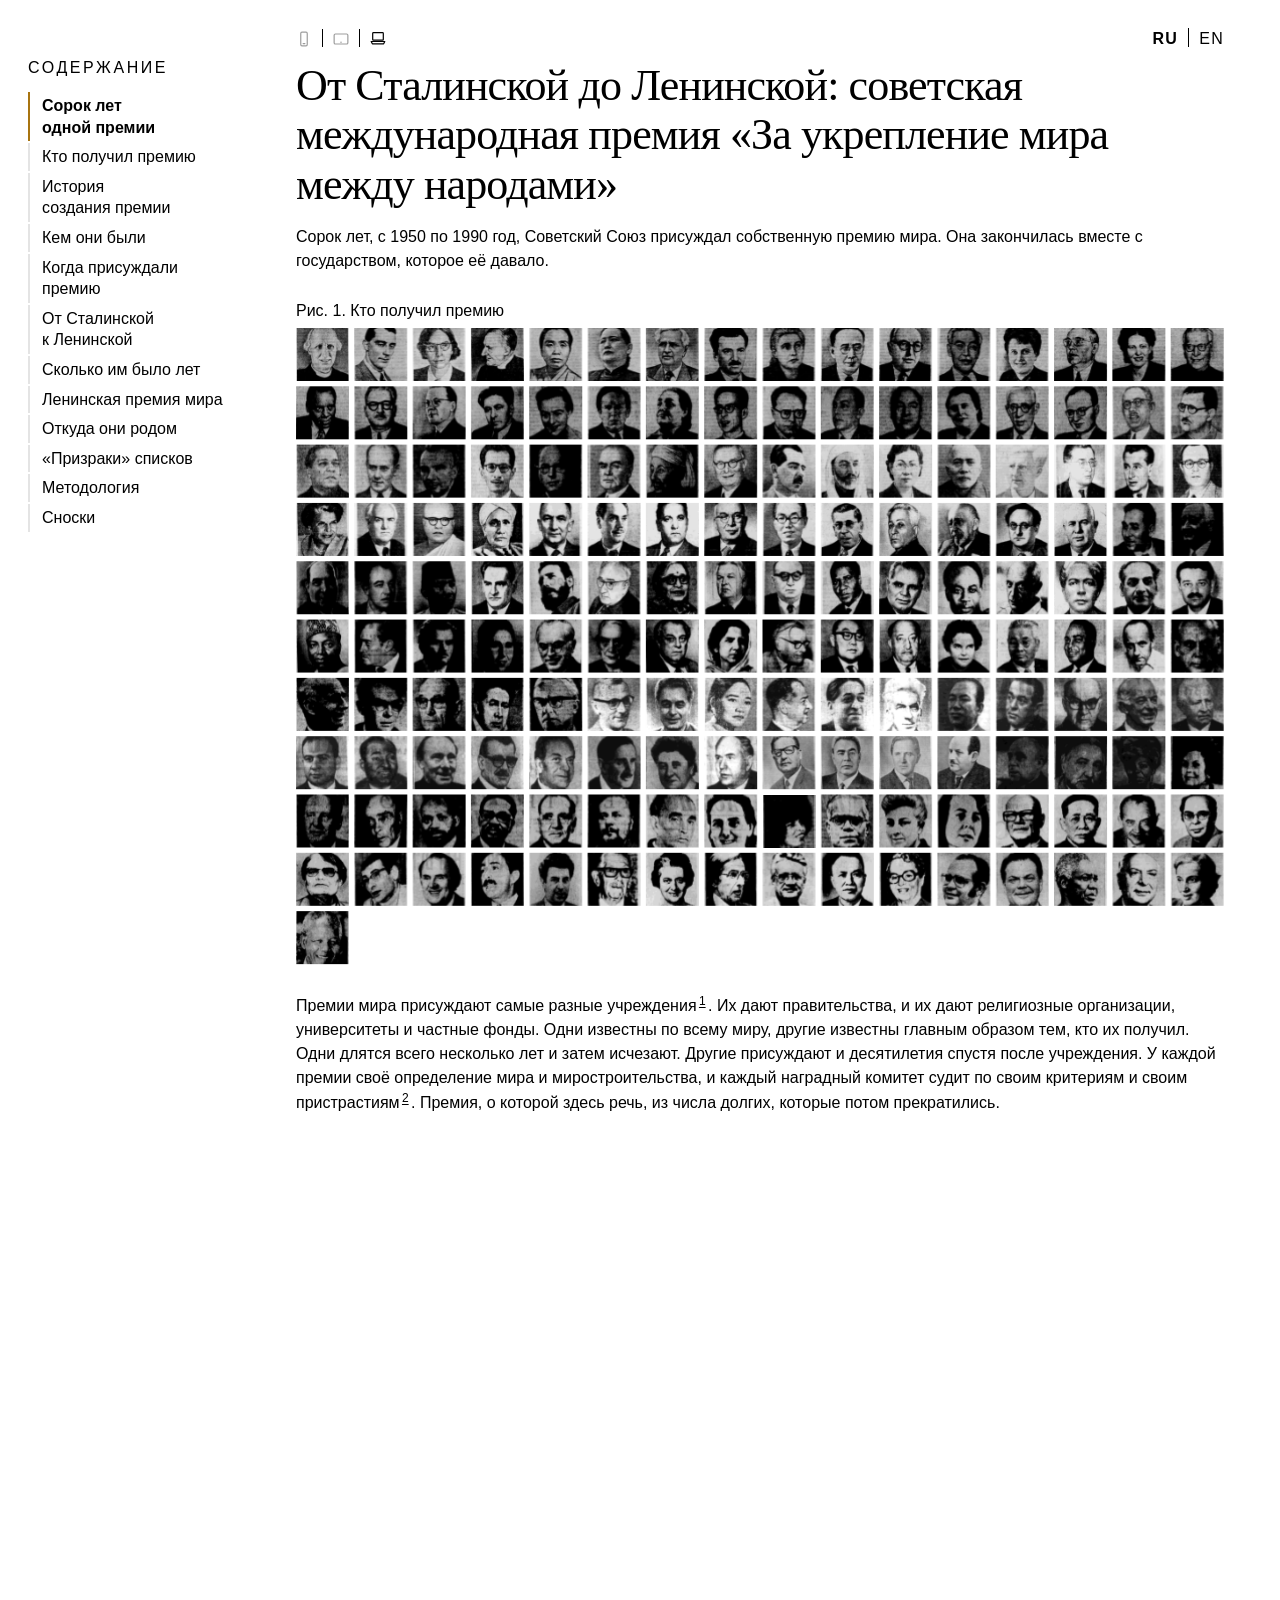
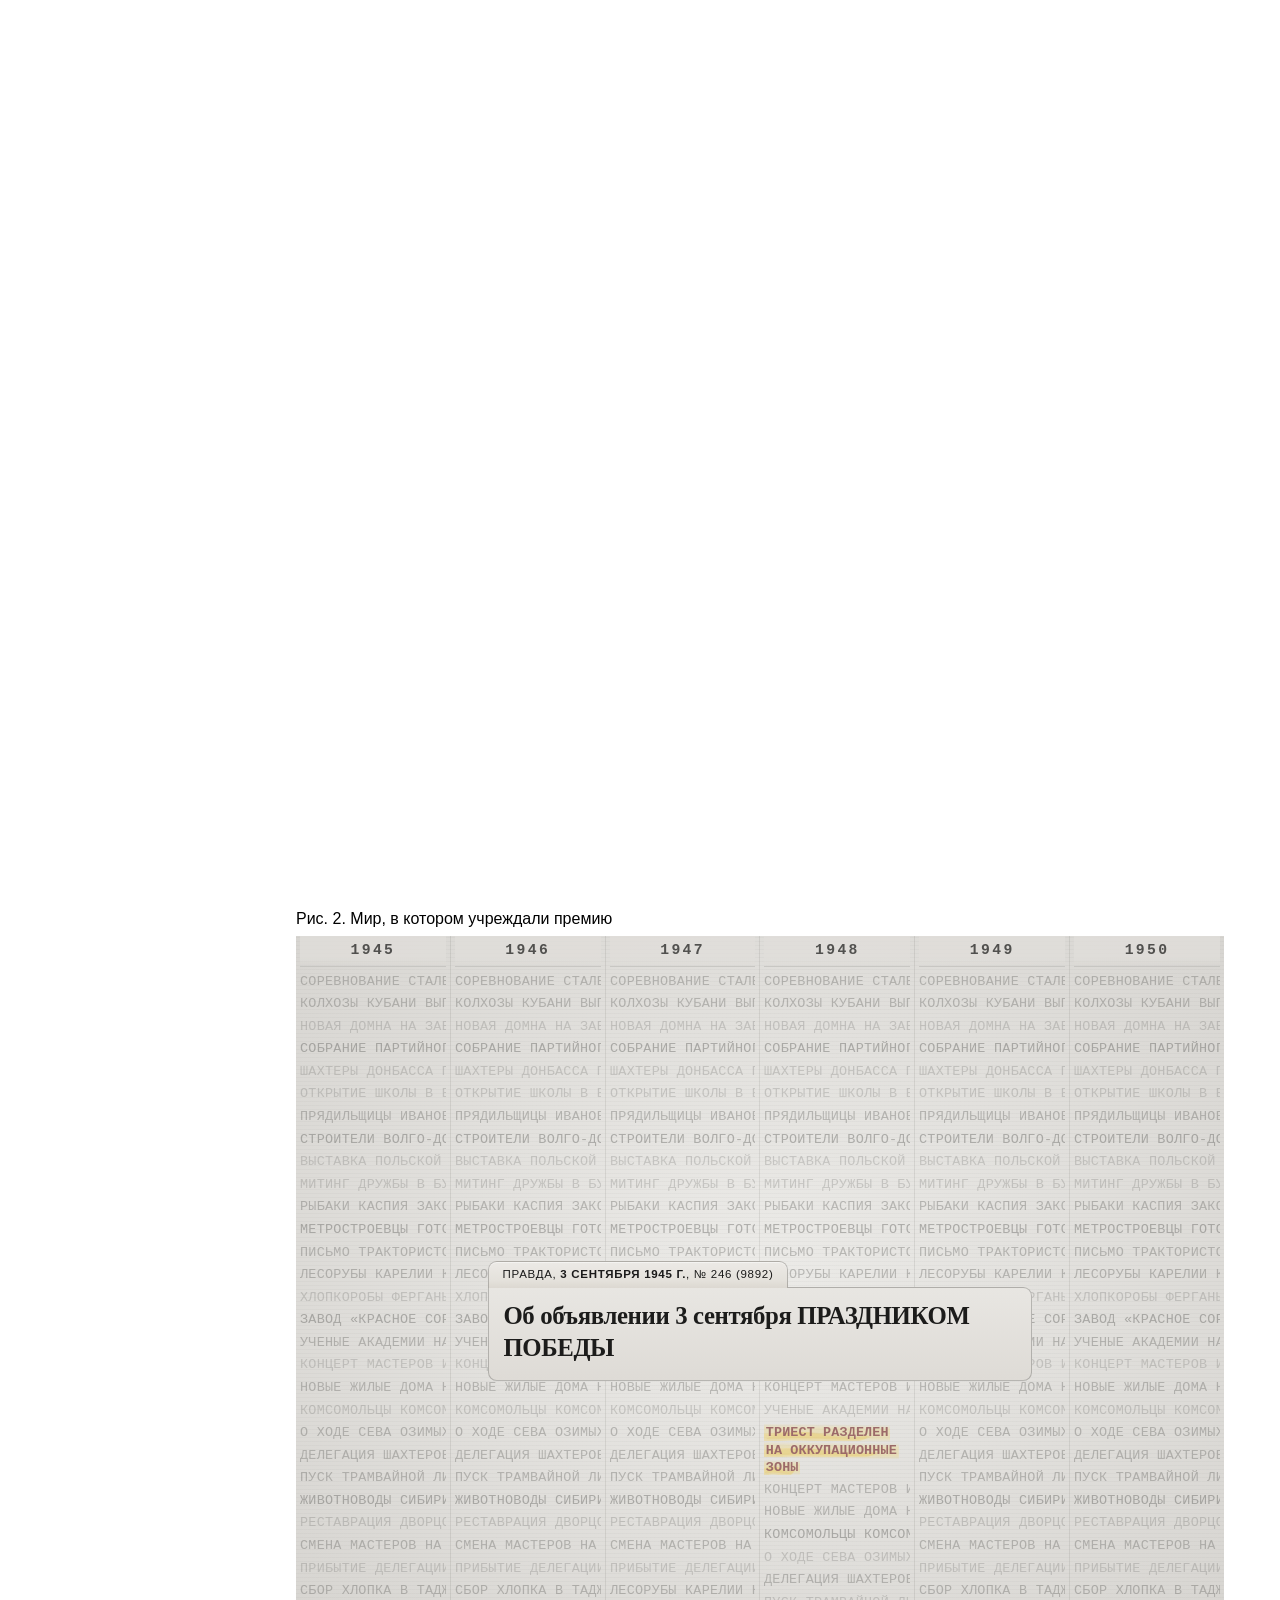
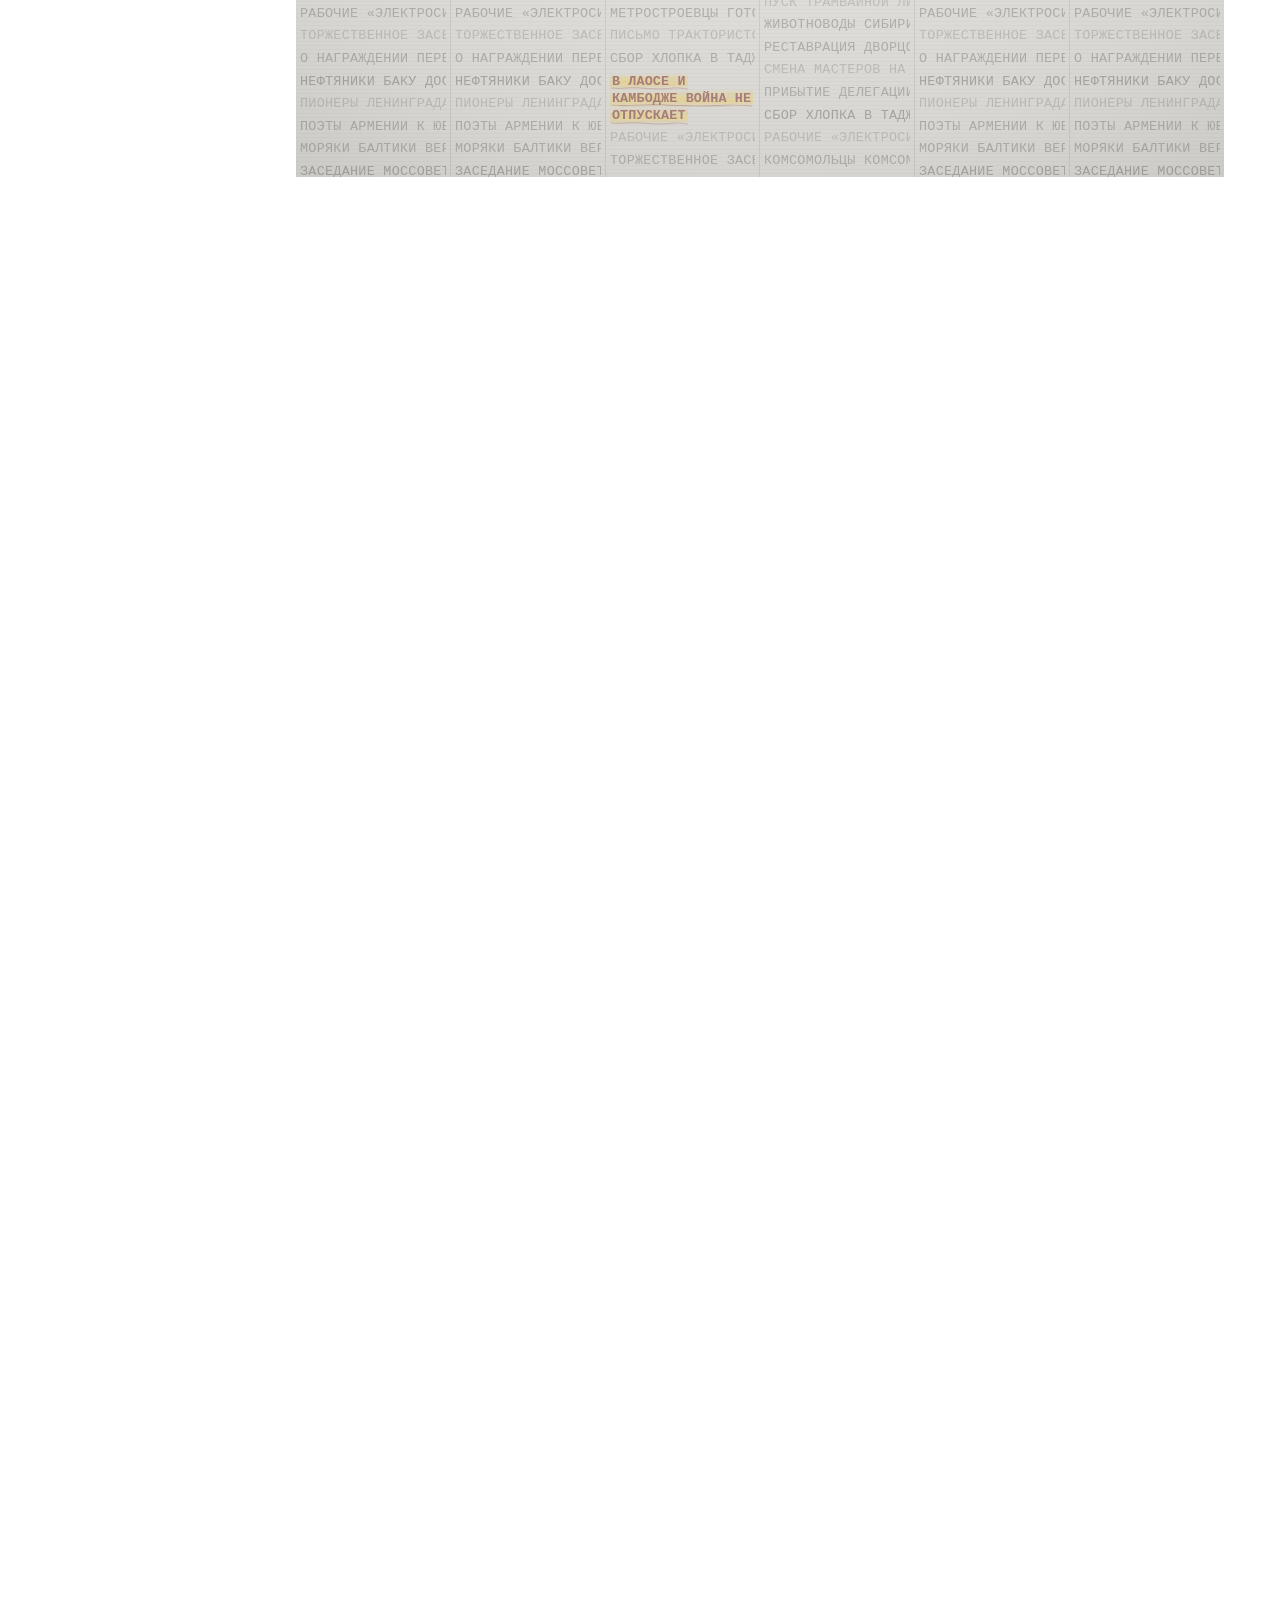
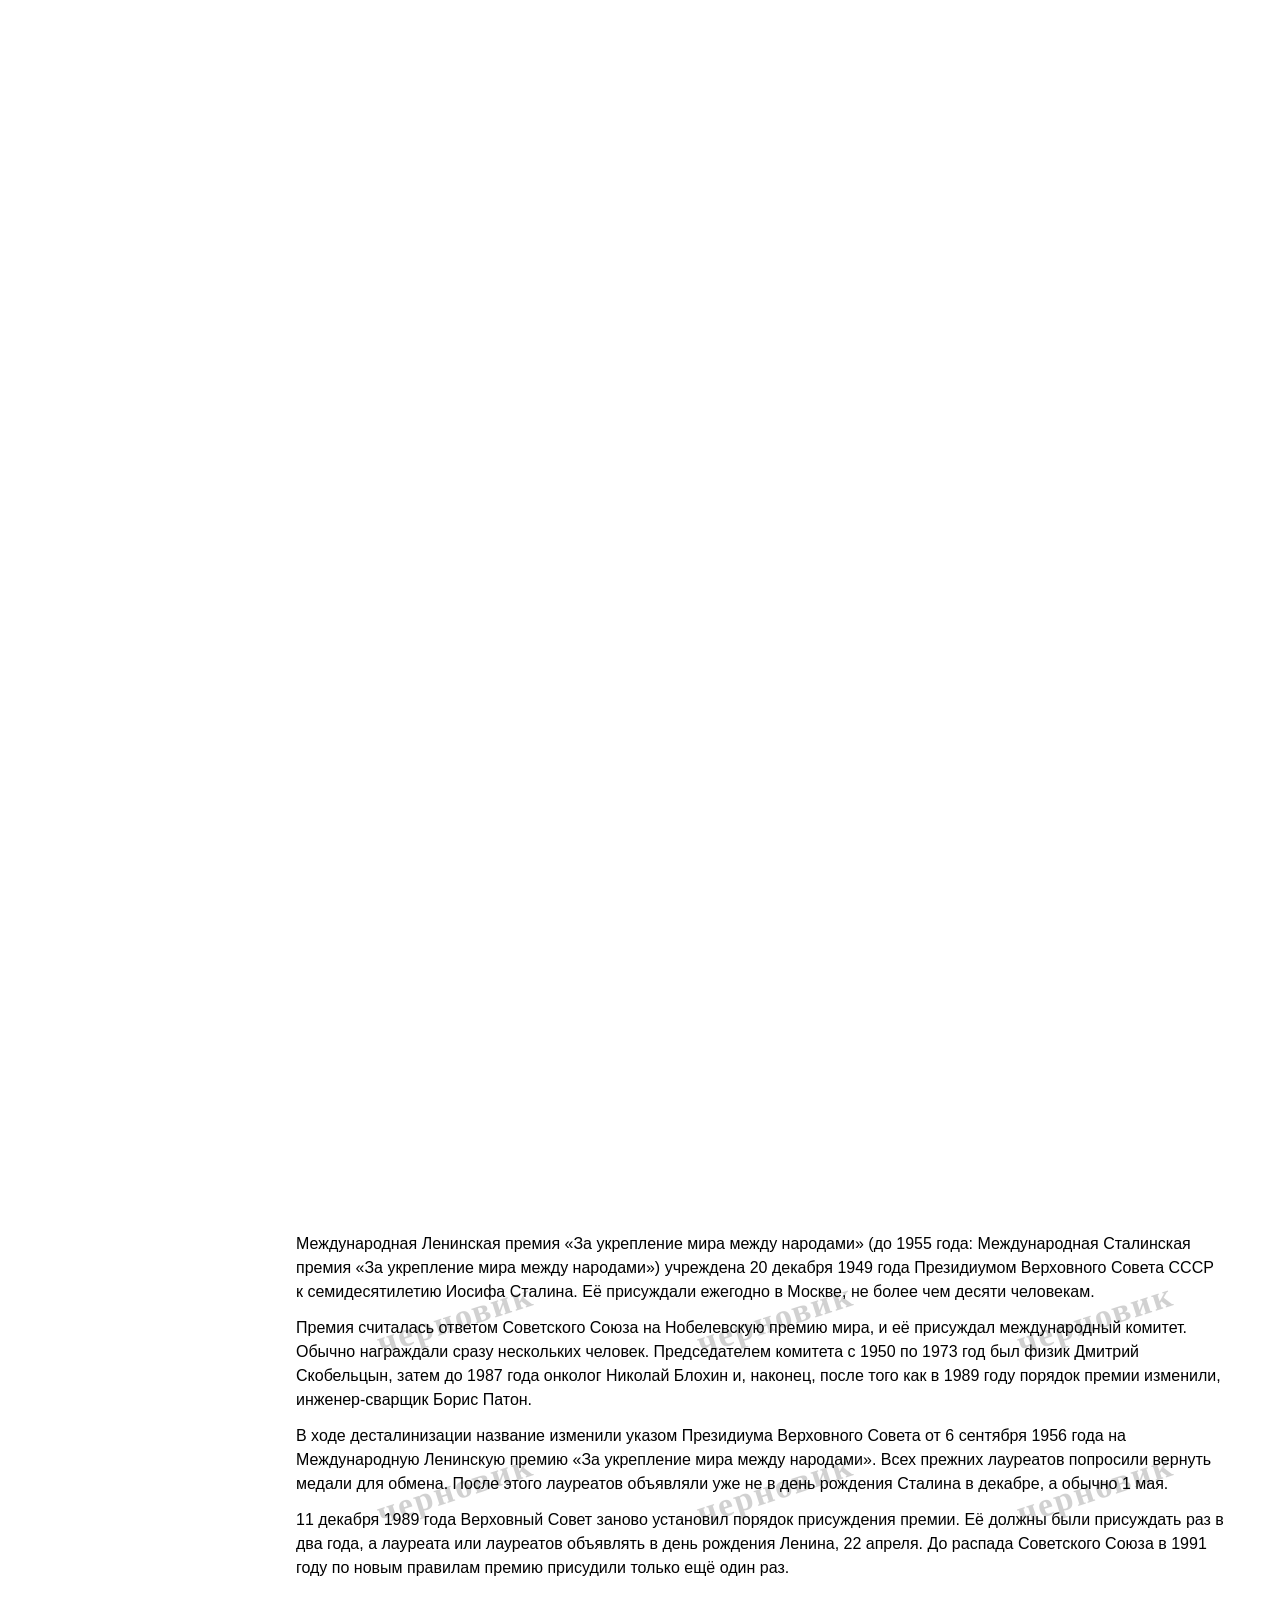
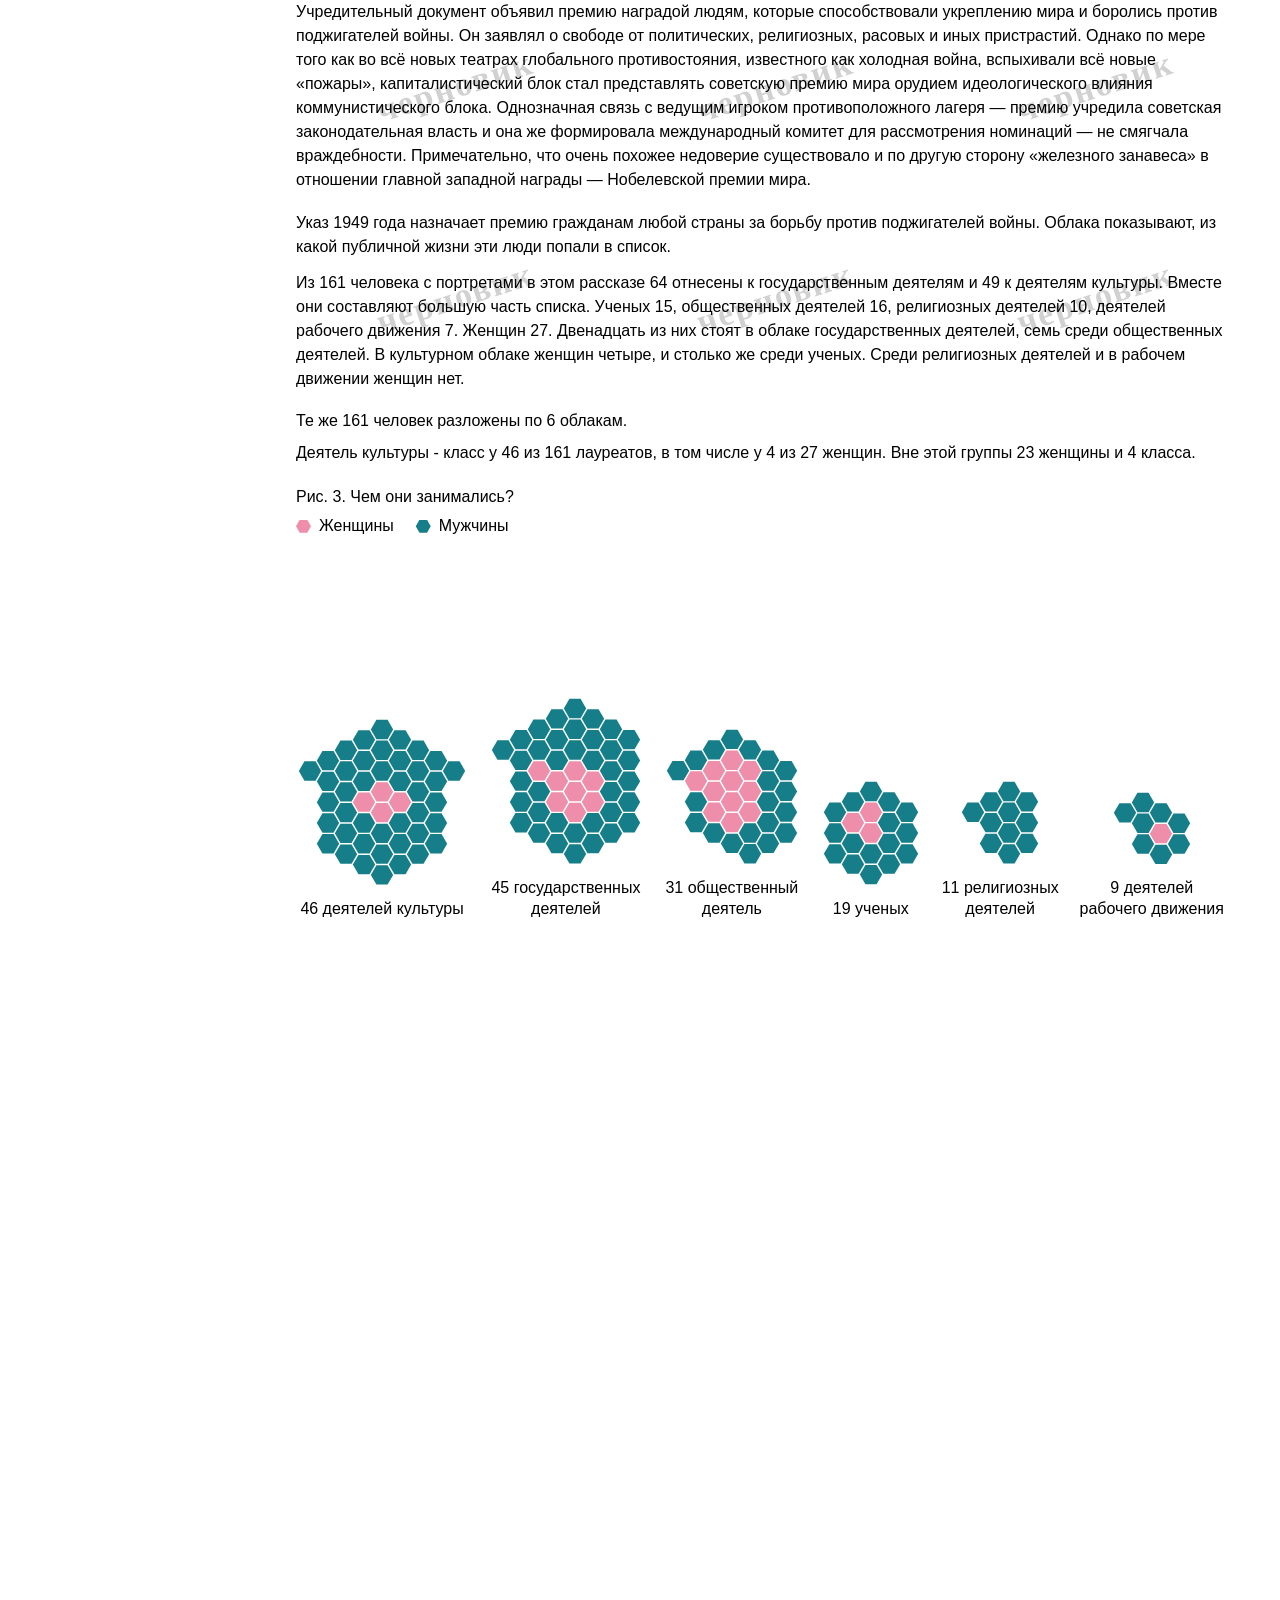
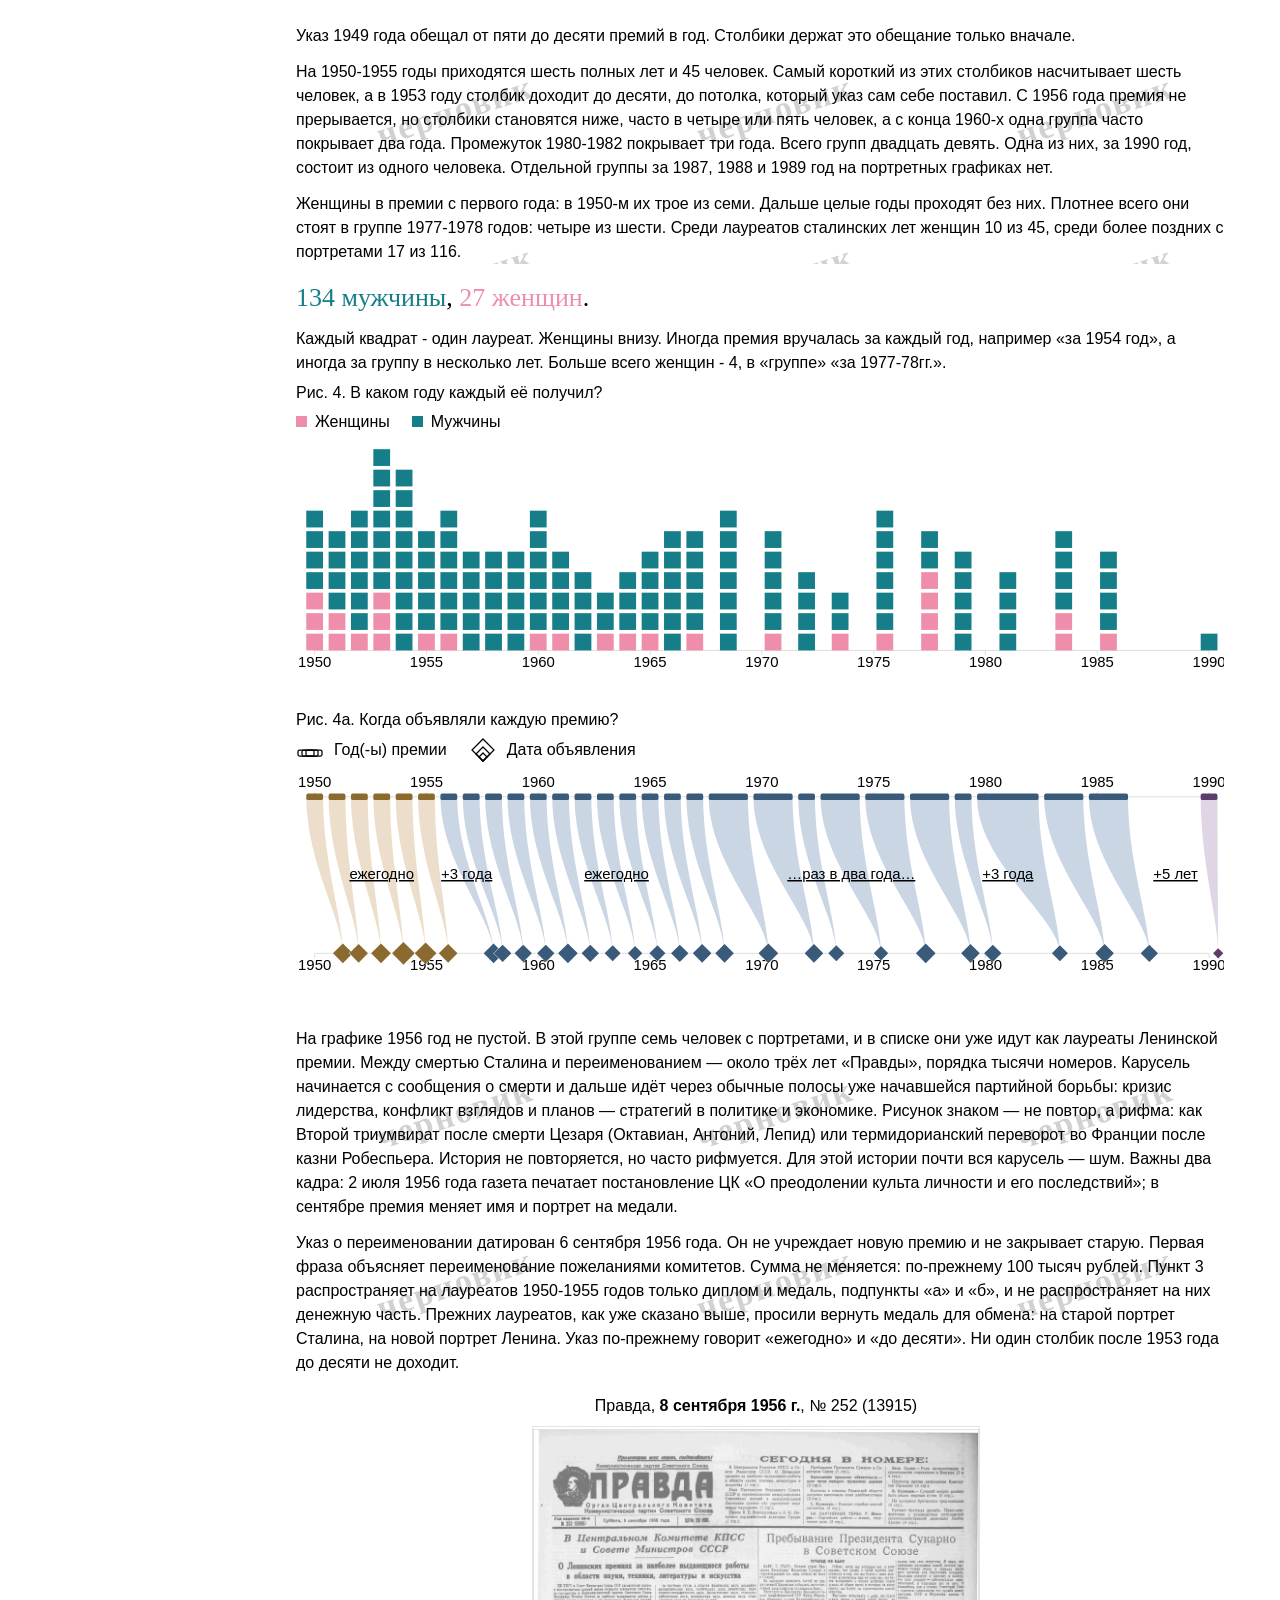
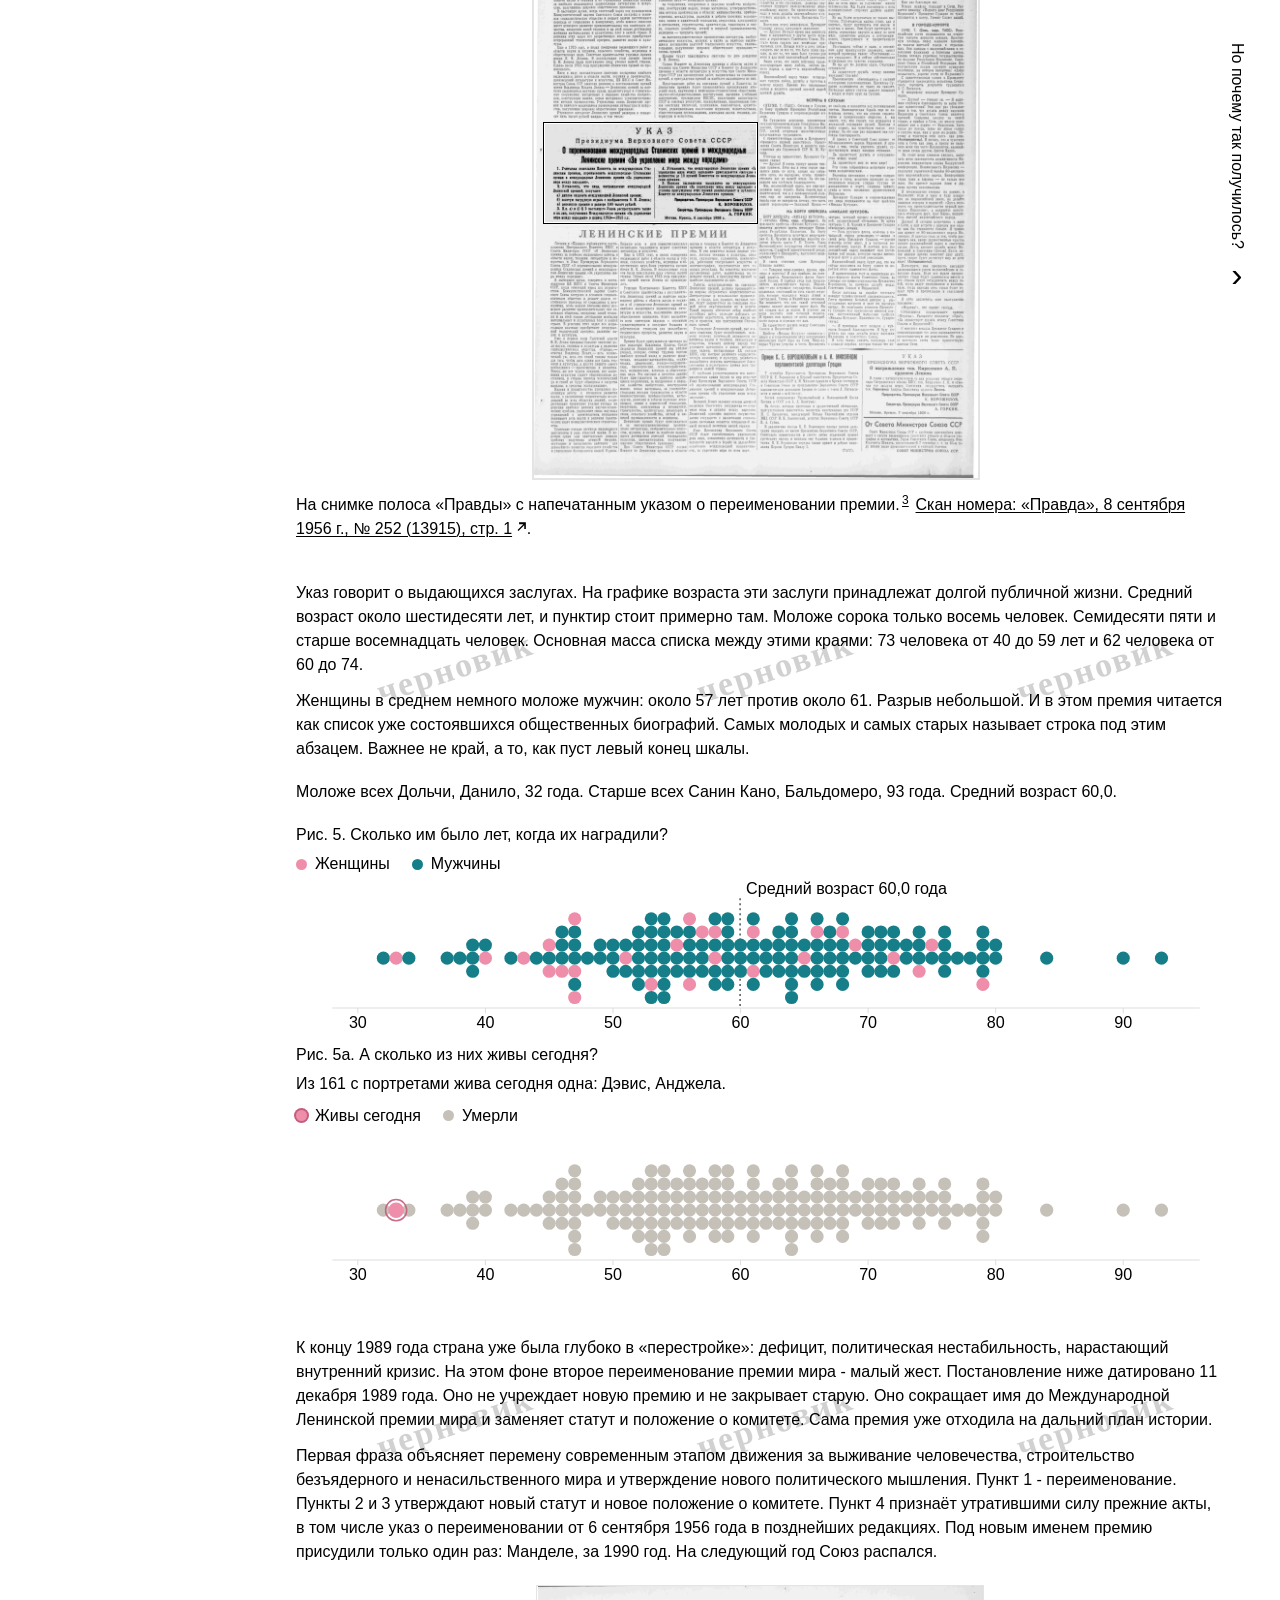
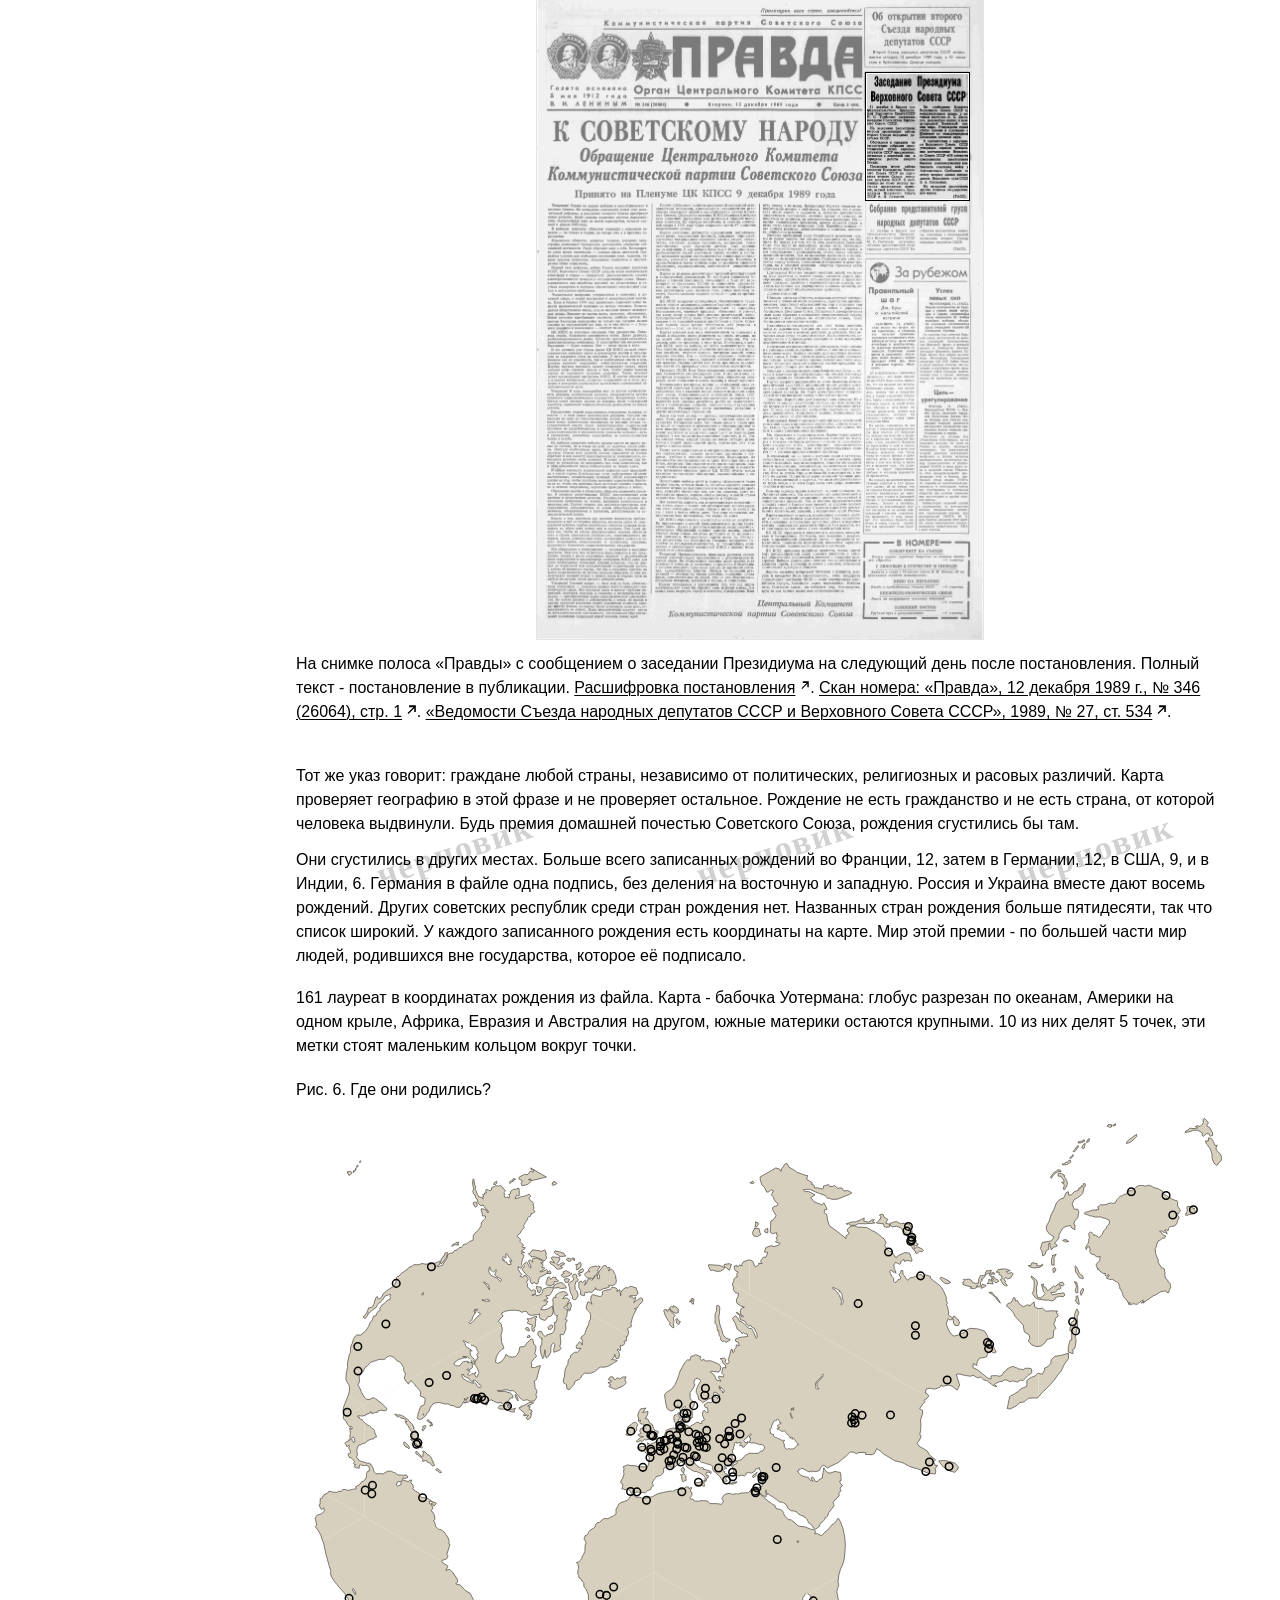
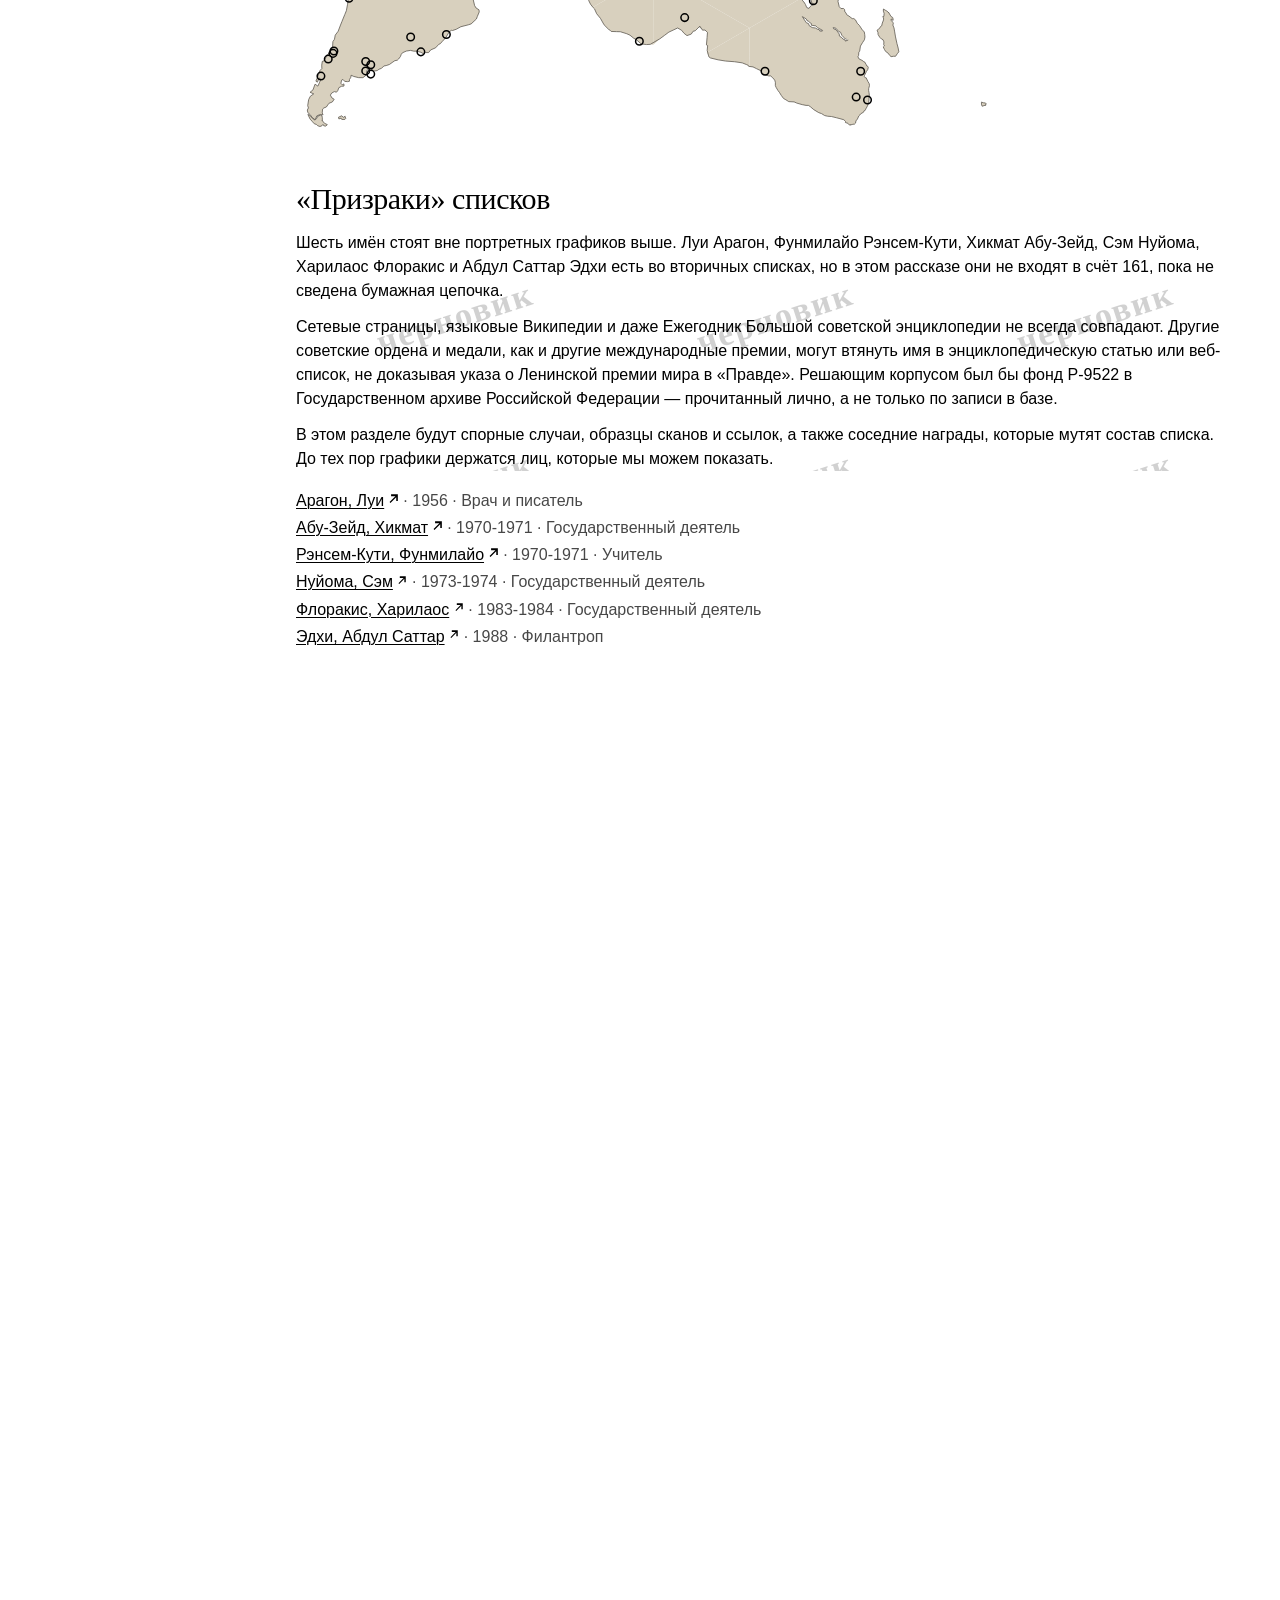
==== commit dc38f7a2: "Morph the hero and occupation charts through the scroll. Sticky hero captions and a FLIP cloud-to-ch" ====
--- a/viz/laureate-clouds.html
+++ b/viz/laureate-clouds.html
@@ -28,13 +28,15 @@
         }
       } catch (err) {}
       document.documentElement.setAttribute("data-hero-mode", hero);
-      var years = "scroll";
+      var years = "plain";
       try {
         var yearsQuery = new URLSearchParams(location.search).get("years");
-        if (yearsQuery === "plain" || yearsQuery === "stretched" || yearsQuery === "scroll") years = yearsQuery;
+        if (yearsQuery === "scroll") years = "plain";
+        else if (yearsQuery === "plain" || yearsQuery === "stretched") years = yearsQuery;
         else {
           var yearsSaved = localStorage.getItem("laureates-years-mode");
-          if (yearsSaved === "plain" || yearsSaved === "stretched" || yearsSaved === "scroll") years = yearsSaved;
+          if (yearsSaved === "scroll") years = "plain";
+          else if (yearsSaved === "plain" || yearsSaved === "stretched") years = yearsSaved;
         }
       } catch (err) {}
       document.documentElement.setAttribute("data-years-mode", years);
@@ -127,15 +129,18 @@
     <h1 id="opening" data-i18n="h1">From the Stalin Prize to the Lenin Prize: the Soviet international prize for strengthening peace among the peoples</h1>
       <p class="opener" data-i18n="opener">For forty years, from 1950 to 1990, the Soviet Union awarded a peace prize of its own. It ended with the state that gave it.</p>
     <section class="hero-scroll" id="all">
-      <div class="hero-pin" id="hero-pin">
-        <header class="figcap">
-          <h2><span class="fig-no" data-i18n="n1">Fig. 1.</span> <span data-i18n="capAll">Laureates with a portrait</span></h2>
-        </header>
-        <div class="stage" id="hero"></div>
-        <p class="hero-count" id="hero-count"></p>
-      </div>
-    </section>
-    <p class="intro" data-i18n="intro" data-i18n-html>Peace prizes are awarded by many kinds of institutions<sup class="fn"><button type="button" class="fn-ref" id="fnref-1" data-fn="1">1</button></sup>. Governments give them, and so do religious organizations, universities, and private foundations. Some are known around the world, and some are known mainly to the people who receive them. Some last only a few years and then disappear. Others are still awarded decades after they were founded. Each prize works from its own definition of peace and of peacebuilding, and each awarding committee judges by its own standards and its own biases<sup class="fn"><button type="button" class="fn-ref" id="fnref-2" data-fn="2">2</button></sup>. The prize followed here is one of the long ones that later closed.</p>
+      <div class="hero-track" id="hero-track">
+        <div class="hero-pin" id="hero-pin">
+          <div class="hero-chart" id="hero-chart">
+            <header class="figcap">
+              <h2><span class="fig-no" data-i18n="n1">Fig. 1.</span> <span data-i18n="capAll">Who received the prize</span></h2>
+            </header>
+            <div class="stage" id="hero"></div>
+          </div>
+          <p class="intro" data-i18n="intro" data-i18n-html>Peace prizes are awarded by many kinds of institutions<sup class="fn"><button type="button" class="fn-ref" id="fnref-1" data-fn="1">1</button></sup>. Governments give them, and so do religious organizations, universities, and private foundations. Some are known around the world, and some are known mainly to the people who receive them. Some last only a few years and then disappear. Others are still awarded decades after they were founded. Each prize works from its own definition of peace and of peacebuilding, and each awarding committee judges by its own standards and its own biases<sup class="fn"><button type="button" class="fn-ref" id="fnref-2" data-fn="2">2</button></sup>. The prize followed here is one of the long ones that later closed.</p>
+        </div>
+      </div>
+    </section>
     <section class="press-scroll" id="prize">
       <div class="press-pin" id="press-pin">
         <header class="figcap">
@@ -220,25 +225,35 @@
       </div>
       <p class="lead" id="split-lead"></p>
       <p class="finding" id="split-finding"></p>
-      <figure class="viz">
-        <figcaption class="figcap">
-          <h2><span class="fig-no" data-i18n="n3">Fig. 3.</span> <span id="cap-occ" data-i18n="capOcc">What work did they do?</span></h2>
-        </figcaption>
-        <div class="legend" id="occ-legend">
-          <span><i class="swatch female"></i> <span data-i18n="female">Female</span></span>
-          <span><i class="swatch male"></i> <span data-i18n="male">Male</span></span>
-        </div>
-        <div class="clouds" id="clouds"></div>
-      </figure>
-      <p class="source chart-tech" id="src-occ" data-i18n="srcOcc">Each cloud is one class from WINNER_BIO_occupation_class. Women are drawn toward the center of their cloud. Source: laureates.csv.</p>
-      <figure class="viz" id="occ-chord-viz">
-        <figcaption class="figcap">
-          <h2><span class="fig-no" data-i18n="n3a">Fig. 3a.</span> <span data-i18n="capOccChord">Where the classes overlap</span></h2>
-        </figcaption>
-        <div id="occ-chord"></div>
-        <p class="lead" id="occ-chord-note"></p>
-        <p class="source chart-tech" id="src-occ-chord" data-i18n="srcOccChord">Each hexagon is a laureate with a Pravda occupation line. Clouds hold, and count, only people with a single class, so their numbers are smaller than in Fig. 3. The class that shares the most people sits in the center, and the other classes ring it like petals. Hexes on the stems between clouds are people Pravda placed in two classes.</p>
-      </figure>
+      <div class="occ-scrolly" id="occ-scrolly">
+        <div class="occ-pin viz" id="occ-pin">
+          <header class="figcap" id="occ-main-cap">
+            <h2><span class="fig-no" id="occ-fig-no" data-i18n="n3">Fig. 3.</span> <span id="cap-occ" data-i18n="capOcc">What work did they do?</span></h2>
+          </header>
+          <div class="legend" id="occ-legend">
+            <span><i class="swatch female"></i> <span data-i18n="female">Female</span></span>
+            <span><i class="swatch male"></i> <span data-i18n="male">Male</span></span>
+          </div>
+          <div class="occ-stage" id="occ-stage">
+            <div class="occ-fig3-block" id="occ-fig3-block">
+              <div class="clouds" id="clouds"></div>
+            </div>
+            <div class="occ-chord-block" id="occ-chord-block">
+              <header class="figcap" id="occ-chord-cap">
+                <h2><span class="fig-no" data-i18n="n3a">Fig. 3a.</span> <span data-i18n="capOccChord">Where the classes overlap</span></h2>
+              </header>
+              <div id="occ-chord"></div>
+            </div>
+          </div>
+          <p class="source chart-tech" id="src-occ" data-i18n="srcOcc">Each cloud is one class from WINNER_BIO_occupation_class. Women are drawn toward the center of their cloud. Source: laureates.csv.</p>
+          <p class="lead" id="occ-chord-note"></p>
+          <p class="source chart-tech" id="src-occ-chord" data-i18n="srcOccChord">Each hexagon is a laureate with a Pravda occupation line. Clouds hold, and count, only people with a single class, so their numbers are smaller than in Fig. 3. The class that shares the most people sits in the center, and the other classes ring it like petals. Hexes on the stems between clouds are people Pravda placed in two classes.</p>
+        </div>
+        <div class="occ-steps" id="occ-steps" aria-hidden="true">
+          <div class="occ-step" data-step="clouds"></div>
+          <div class="occ-step" data-step="chord"></div>
+        </div>
+      </div>
     </section>
 
     <section id="years">
@@ -513,6 +528,28 @@
         <p>This section will hold the disputed cases, sample scans and links, and the neighboring awards that muddy the roster. Until then the charts stay with faces we can show.</p>
       </div>
       <ul class="ghost-list" id="ghost-list"></ul>
+    </section>
+
+    <!-- Temporary parking for Cold War three-world charts (ex › toggles on Fig. 3 / 4). -->
+    <section id="worlds" class="worlds-park">
+      <h2 data-i18n="hWorlds">Cold War worlds (scratch)</h2>
+      <p class="lead" data-i18n="worldsParkNote">Parked here while we decide whether they belong in the main telling.</p>
+      <div class="viz">
+        <header class="figcap">
+          <h2 id="cap-world-occ" data-i18n="capOccWorld">Which “world” did they come from?</h2>
+        </header>
+        <div class="legend" id="world-occ-legend"></div>
+        <div class="clouds" id="world-clouds"></div>
+        <p class="source chart-tech" id="src-world-occ" data-i18n="srcOccWorld">Each cloud is a Cold War three-world reading of WINNER_COUNTRY.</p>
+      </div>
+      <div class="viz">
+        <header class="figcap">
+          <h2 id="cap-world-year" data-i18n="capYear">Which year did each person receive it?</h2>
+        </header>
+        <div class="legend" id="world-year-legend"></div>
+        <div class="chart" id="world-year-chart"></div>
+        <p class="source chart-tech" id="src-world-year" data-i18n="srcYearWorld">Marks colored by Cold War world.</p>
+      </div>
     </section>
 
     <footer class="methodology" id="method">
@@ -560,7 +597,6 @@
     <nav class="dev-hero-mode" id="years-mode" aria-label="Years mode">
       <button type="button" class="dev-plain-toggle" data-years-mode="plain">years: plain</button>
       <button type="button" class="dev-plain-toggle" data-years-mode="stretched">years: stretched</button>
-      <button type="button" class="dev-plain-toggle" data-years-mode="scroll">years: scroll</button>
     </nav>
   </div>
   </div>
@@ -594,6 +630,7 @@
   <script src="sections/hero/hero.js"></script>
   <script src="sections/occupations/occupations.js"></script>
   <script src="sections/occupations/occupations-chord.js"></script>
+  <script src="sections/occupations/occupations-morph.js"></script>
   <script src="sections/occupations/occupations-world.js"></script>
   <script src="sections/years/years-narrow.js"></script>
   <script src="sections/years/years.js"></script>
--- a/viz/css/base.css
+++ b/viz/css/base.css
@@ -47,6 +47,7 @@
 html[data-display="phone"] .shell,
 html[data-display="tablet"] .shell {
   min-height: 100vh;
+  min-height: 100svh;
   box-shadow: 0 0 0 1px #d4d4d4;
 }
 
@@ -90,8 +91,11 @@
   scroll-margin-top: 24px;
 }
 
-@media (prefers-reduced-motion: no-preference) {
-  html { scroll-behavior: smooth; }
+/* Disable scroll anchoring: height changes in sticky/morph sections were
+   yanking scrollY upward (felt like jumping back to the section top). */
+html,
+body {
+  overflow-anchor: none;
 }
 
 @media (max-width: 640px) {
--- a/viz/sections/press/press.css
+++ b/viz/sections/press/press.css
@@ -5,7 +5,9 @@
   top: 16px;
   display: flex;
   flex-direction: column;
+  /* svh stays put when the mobile URL bar hides (vh grows and jumps sticky). */
   max-height: calc(100vh - 32px);
+  max-height: calc(100svh - 32px);
 }
 
 .press-pin > .figcap {
@@ -360,6 +362,7 @@
   position: relative;
   z-index: 2;
   min-height: calc(100vh - 32px);
+  min-height: calc(100svh - 32px);
 }
 
 .press-stage {
@@ -370,6 +373,7 @@
   justify-content: center;
   gap: 0;
   min-height: calc(100vh - 48px);
+  min-height: calc(100svh - 48px);
   padding: 1.25rem 0.75rem 1.5rem;
 }
 
@@ -413,6 +417,7 @@
 
 .press-stage > .doc .ukaz-copy {
   max-height: min(62vh, 32rem);
+  max-height: min(62svh, 32rem);
   overflow: auto;
 }
 
--- a/viz/sections/hero/hero.css
+++ b/viz/sections/hero/hero.css
@@ -3,39 +3,106 @@
   overflow-anchor: none;
 }
 
+/* 420vh track → wall first, then room for caption enter + exit. */
+.hero-track {
+  height: 420vh;
+  position: relative;
+}
+
 .hero-pin {
-  position: relative;
+  --hero-pin-inset: 14px;
+  position: sticky;
+  top: var(--hero-pin-inset);
   display: flex;
   flex-direction: column;
   justify-content: flex-start;
   padding-top: 0;
   box-sizing: border-box;
+  background: #fff;
+}
+
+.hero-chart {
+  box-sizing: border-box;
+  /* Same duration/easing as mark flight — text rides up with the morph. */
+  transition: height var(--hero-morph-ms, 1350ms) cubic-bezier(0.4, 0, 0.2, 1);
+}
+
+.hero-pin > .intro {
+  margin: 28px 0 40px;
+  flex: 0 0 auto;
 }
 
 html[data-hero-mode="wall"] #all {
   margin: 0 0 40px;
 }
 
-html[data-hero-mode="wall"] .hero-count {
+html[data-hero-mode="wall"] .hero-track {
+  height: auto;
+}
+
+html[data-hero-mode="wall"] .hero-pin {
+  position: relative;
+  top: auto;
+  background: transparent;
+}
+
+html[data-hero-mode="wall"] .hero-chart {
+  height: auto !important;
+  transition: none;
+}
+
+html[data-hero-mode="wall"] .hero-count-stack {
   display: none;
 }
 
+@media (prefers-reduced-motion: reduce) {
+  .hero-track { height: auto; }
+  .hero-pin { position: relative; top: auto; }
+  .hero-chart { height: auto !important; transition: none; }
+}
+
 .stage {
   display: block;
   width: 100%;
   overflow: visible;
 }
 
+/* Stack of framed captions — rides up onto the dove (JS scrub). */
+.hero-count-stack {
+  position: absolute;
+  left: 50%;
+  top: 18%;
+  z-index: 4;
+  display: flex;
+  flex-direction: column;
+  align-items: center;
+  gap: 0.4rem;
+  width: max-content;
+  max-width: min(18rem, 88%);
+  margin: 0;
+  padding: 0;
+  transform: translate3d(-50%, 0, 0);
+  will-change: transform;
+  pointer-events: none;
+}
+
 .hero-count {
-  margin: 10px auto 0;
-  max-width: 28rem;
+  box-sizing: border-box;
+  width: max-content;
+  max-width: 100%;
+  margin: 0;
+  padding: 0.48rem 0.78rem;
+  border: 1px solid rgba(26, 26, 26, 0.62);
+  background: rgba(255, 255, 255, 0.94);
   text-align: center;
   font-family: Georgia, "Palatino Linotype", Palatino, serif;
-  font-size: 1.02rem;
-  line-height: 1.35;
+  font-size: 0.96rem;
+  line-height: 1.3;
   letter-spacing: -0.01em;
   color: #1a1a1a;
   opacity: 0;
+  transform: translate3d(0, 0.7rem, 0);
+  will-change: transform, opacity;
   pointer-events: none;
 }
 
@@ -51,11 +118,48 @@
   align-items: stretch;
 }
 
+/* Let the compositor interpolate crossfade vars during CSS flight. */
+@property --hero-face {
+  syntax: "<number>";
+  inherits: true;
+  initial-value: 1;
+}
+@property --hero-tile {
+  syntax: "<number>";
+  inherits: true;
+  initial-value: 0;
+}
+@property --hero-sil {
+  syntax: "<number>";
+  inherits: true;
+  initial-value: 0;
+}
+
 .hero.portraits.is-morph {
+  --hero-face: 1;
+  --hero-tile: 0;
+  --hero-sil: 0;
   display: block;
   position: relative;
   width: 100%;
   overflow: visible;
+}
+
+/* Two paints (from→to); GPU runs transform + crossfade vars.
+   Softer ease than the old snappy curve so ~1.2s reads as paced, not rushed.
+   (height still transitions — section runway is locked, so reflow stays local.) */
+.hero.portraits.is-morph.is-css-flight {
+  --hero-ease: cubic-bezier(0.4, 0, 0.2, 1);
+  transition:
+    height var(--hero-morph-ms, 1350ms) var(--hero-ease),
+    --hero-face var(--hero-morph-ms, 1350ms) var(--hero-ease),
+    --hero-tile var(--hero-morph-ms, 1350ms) var(--hero-ease),
+    --hero-sil var(--hero-morph-ms, 1350ms) var(--hero-ease);
+}
+
+.hero.portraits.is-morph.is-css-flight .mark {
+  transition: transform var(--hero-morph-ms, 1350ms) var(--hero-ease);
+  will-change: transform;
 }
 
 .hero-silhouette {
@@ -66,7 +170,7 @@
   display: block;
   width: 0;
   height: 0;
-  opacity: 0;
+  opacity: var(--hero-sil, 0);
   pointer-events: none;
   overflow: visible;
 }
@@ -87,9 +191,19 @@
   top: 0;
   z-index: 1;
   aspect-ratio: auto;
+  overflow: visible;
   transform-origin: center center;
+  contain: layout style paint;
+  background: transparent;
+}
+
+.hero.portraits.is-morph.is-animating:not(.is-lean-flight) .mark {
   will-change: transform;
-  contain: layout style;
+}
+
+.hero.portraits.is-morph.is-lean-flight .mark {
+  /* Solid gold tiles only — no portrait layers during the flight. */
+  transition: transform var(--hero-morph-ms, 700ms) cubic-bezier(0.22, 1, 0.36, 1);
 }
 
 .hero.portraits .mark.portrait {
@@ -102,6 +216,16 @@
 
 .hero.portraits .portrait .face {
   background: #1a1a1a;
+}
+
+/* Face plates are square; hex tiles clip. Opaque #1a1a1a under the clip reads as black stripes. */
+.hero.portraits.is-morph .portrait .face {
+  background: transparent;
+}
+
+.hero.portraits.is-morph.is-faces-off .face,
+.hero.portraits.is-morph.is-lean-flight .face {
+  display: none;
 }
 
 .hero.portraits .mark.medal {
@@ -129,6 +253,10 @@
   z-index: 1;
 }
 
+.hero.portraits.is-morph .face {
+  opacity: var(--hero-face, 1);
+}
+
 .hero.portraits:not(.is-morph) .mark {
   position: relative;
 }
@@ -143,6 +271,12 @@
   filter: grayscale(1) contrast(1.05);
 }
 
+/* Filters + live transforms thrash iOS; drop filter only while marks are moving. */
+.hero.portraits.is-morph.is-animating .portrait .face img,
+.hero.portraits.is-morph.is-faces-off .portrait .face img {
+  filter: none;
+}
+
 .hero.portraits .medal .face img {
   display: block;
   width: 100%;
@@ -167,15 +301,24 @@
   clip-path: polygon(25% 0%, 75% 0%, 100% 50%, 75% 100%, 25% 100%, 0% 50%);
 }
 
+.hero.portraits.is-morph .tile {
+  opacity: var(--hero-tile, 0);
+  visibility: hidden;
+}
+
+.hero.portraits.is-morph.is-tiles-on .tile {
+  visibility: visible;
+}
+
 .hero.portraits:not(.is-morph) .tile {
   display: none;
 }
 
-.hero.portraits .mark.is-hot.portrait .face img {
+.hero.portraits:not(.is-morph) .mark.is-hot.portrait .face img {
   filter: grayscale(0) contrast(1.08) brightness(1.05);
 }
 
-.hero.portraits .mark.is-hot.medal .face img {
+.hero.portraits:not(.is-morph) .mark.is-hot.medal .face img {
   filter: brightness(0.74);
 }
 
@@ -194,7 +337,7 @@
 }
 
 @media (prefers-reduced-motion: reduce) {
-  .hero-count,
+  .hero-count-stack,
   .hero-silhouette {
     display: none;
   }
--- a/viz/sections/occupations/occupations.css
+++ b/viz/sections/occupations/occupations.css
@@ -1,6 +1,124 @@
 polygon { cursor: pointer; }
 polygon:focus { outline: none; }
 polygon.no-link { cursor: default; }
+
+.occ-scrolly {
+  position: relative;
+  margin: 0 0 28px;
+  overflow-anchor: none;
+}
+
+.occ-pin {
+  display: flex;
+  flex-direction: column;
+}
+
+/* Stacked layout: Fig. 3 source sits between the two figures. */
+.occ-scrolly:not(.is-sticky) #occ-stage {
+  display: contents;
+}
+
+.occ-scrolly:not(.is-sticky) #occ-main-cap { order: 1; }
+.occ-scrolly:not(.is-sticky) #occ-legend { order: 2; }
+.occ-scrolly:not(.is-sticky) #occ-fig3-block { order: 3; }
+.occ-scrolly:not(.is-sticky) #src-occ { order: 4; }
+.occ-scrolly:not(.is-sticky) #occ-chord-block {
+  order: 5;
+  /* Own gap — do not rely on #src-occ (hidden when tech notes are off). */
+  margin-top: 1.35rem;
+}
+.occ-scrolly:not(.is-sticky) #occ-chord-note { order: 6; }
+.occ-scrolly:not(.is-sticky) #src-occ-chord { order: 7; }
+
+.occ-scrolly.is-sticky .occ-pin {
+  position: sticky;
+  /* Fixed px — vh/svh still shift when mobile chrome shows/hides. */
+  top: 16px;
+  z-index: 1;
+  /* No max-height / overflow:auto — an inner scrollbar narrows the cloud grid. */
+  padding-bottom: 8px;
+  background: #fce5cd;
+  overflow-anchor: none;
+}
+
+html[data-dev-plain] .occ-scrolly.is-sticky .occ-pin {
+  background: var(--bg);
+}
+
+.occ-scrolly.is-sticky #occ-stage {
+  position: relative;
+  order: 3;
+  width: 100%;
+}
+
+.occ-scrolly.is-sticky #occ-fig3-block,
+.occ-scrolly.is-sticky #occ-chord-block {
+  position: absolute;
+  left: 0;
+  right: 0;
+  /* Center in the locked tall stage so Fig. 3 isn't glued to the top
+     of empty flower-height space. */
+  top: 50%;
+  width: 100%;
+  transform: translateY(-50%);
+}
+
+.occ-scrolly.is-sticky #occ-chord-cap,
+.occ-scrolly.is-sticky #src-occ-chord {
+  display: none;
+}
+
+.occ-scrolly.is-sticky #occ-chord-note {
+  order: 4;
+}
+
+.occ-scrolly.is-sticky #src-occ {
+  order: 5;
+}
+
+.occ-scrolly.is-sticky.is-clouds:not(.is-flipping) #occ-chord-block {
+  opacity: 0;
+  visibility: hidden;
+  pointer-events: none;
+}
+
+.occ-scrolly.is-sticky.is-chord:not(.is-flipping) #occ-fig3-block {
+  opacity: 0;
+  visibility: hidden;
+  pointer-events: none;
+}
+
+/* Hide cloud labels only while leaving Fig. 3 → 3a. On the way back
+   (is-chord + is-flipping) keep them visible — a fade-in after reverse
+   felt like captions arriving late. */
+.occ-scrolly.is-sticky.is-flipping.is-clouds #occ-fig3-block .group figcaption {
+  opacity: 0;
+}
+
+.occ-scrolly.is-sticky.is-clouds:not(.is-flipping) .occ-compound-wash,
+.occ-scrolly.is-sticky.is-clouds:not(.is-flipping) .occ-compound-hull,
+.occ-scrolly.is-sticky.is-clouds:not(.is-flipping) .occ-compound-svg-label,
+.occ-scrolly.is-sticky.is-clouds:not(.is-flipping) .occ-compound-stems,
+.occ-scrolly.is-sticky.is-clouds:not(.is-flipping) #occ-chord-note {
+  opacity: 0;
+}
+
+.occ-steps {
+  pointer-events: none;
+}
+
+.occ-step {
+  /* svh = smallest viewport; does not grow when the URL bar hides. */
+  height: 24vh;
+  height: 24svh;
+  min-height: 140px;
+}
+
+.occ-step[data-step="chord"] {
+  height: 22vh;
+  height: 22svh;
+  min-height: 120px;
+}
 
 .clouds {
   display: flex;
@@ -46,17 +164,7 @@
 }
 
 @media (prefers-reduced-motion: no-preference) {
-  .viz.is-occ-pending #occ-legend,
-  .viz.is-occ-pending .group figcaption {
-    opacity: 0;
-  }
-
-  .viz.is-occ-in #occ-legend,
-  .viz.is-occ-in .group figcaption {
-    opacity: 1;
-    transition: opacity 0.55s ease 0.75s;
-  }
-
+  /* Captions + legend stay visible; only hexes fly in. */
   .clouds.is-pending polygon {
     will-change: transform, opacity, fill;
   }
--- a/viz/sections/years/years.css
+++ b/viz/sections/years/years.css
@@ -23,8 +23,7 @@
   position: sticky;
   top: 16px;
   z-index: 1;
-  max-height: calc(100vh - 32px);
-  overflow: auto;
+  /* No desktop overflow:auto — inner scrollbar / max-height fights page scroll. */
   padding-bottom: 8px;
   background: #fce5cd;
 }
@@ -39,41 +38,51 @@
 
 .years-step {
   height: 32vh;
+  height: 32svh;
   min-height: 160px;
 }
 
 .years-step[data-step="span"] {
   height: 22vh;
+  height: 22svh;
   min-height: 110px;
 }
 
-/* Narrow scroll mode: no inner scrollbar; page scroll pans the pin. */
+/* Narrow: pin can overflow the viewport; page scroll pans via scrubYearsPinScroll. */
 html[data-display="phone"] .years-scrolly.is-sticky .years-pin {
+  max-height: calc(100vh - 32px);
+  max-height: calc(100svh - 32px);
   overflow: hidden;
 }
 
 html[data-display="phone"] .years-step {
   height: 40vh;
+  height: 40svh;
   min-height: 200px;
 }
 
 html[data-display="phone"] .years-step[data-step="span"] {
   height: 36vh;
+  height: 36svh;
   min-height: 180px;
 }
 
 @container page (max-width: 640px) {
   .years-scrolly.is-sticky .years-pin {
+    max-height: calc(100vh - 32px);
+    max-height: calc(100svh - 32px);
     overflow: hidden;
   }
 
   .years-step {
     height: 36vh;
+    height: 36svh;
     min-height: 180px;
   }
 
   .years-step[data-step="span"] {
     height: 36vh;
+    height: 36svh;
     min-height: 180px;
   }
 }
--- a/viz/css/world.css
+++ b/viz/css/world.css
@@ -1,4 +1,4 @@
-/* Cold War “world” product chrome (Fig. 3 / Fig. 4). Drop with the *-world.js scripts. */
+/* Cold War “world” product — parked in #worlds. Drop with the *-world.js scripts. */
 
 :root {
   --world-first: #3d5a80;
@@ -14,43 +14,12 @@
 .tally .w-second { color: var(--world-second); }
 .tally .w-third { color: var(--world-third); }
 
-.split-toolbar {
-  position: relative;
-  margin: 0;
+.worlds-park {
+  opacity: 0.92;
 }
 
-.split-toolbar .legend {
-  margin: 0 0 4px;
-  padding-right: 2rem;
+.worlds-park > .lead {
+  max-width: 40rem;
+  margin-bottom: 1.25rem;
+  color: #555;
 }
-
-.split-next {
-  position: absolute;
-  right: 0;
-  top: 50%;
-  transform: translateY(-50%);
-  box-sizing: border-box;
-  display: inline-flex;
-  align-items: center;
-  justify-content: center;
-  width: 1.55rem;
-  height: 1.55rem;
-  margin: 0;
-  padding: 0 0 0.05em;
-  border: 1px solid #222;
-  border-radius: 2px;
-  background: #fff;
-  color: #222;
-  font: inherit;
-  font-size: 1.2rem;
-  font-weight: 600;
-  line-height: 1;
-  cursor: pointer;
-}
-
-.split-next:hover,
-.split-next:focus-visible {
-  background: #222;
-  color: #fff;
-  outline: none;
-}
--- a/viz/sections/map/map-narrow.css
+++ b/viz/sections/map/map-narrow.css
@@ -1,9 +1,22 @@
 #map-chart.is-regions {
   overflow-x: visible;
+  overflow-anchor: none;
+}
+
+#births {
+  overflow-anchor: none;
 }
 
 .map-facet {
   margin: 0 0 1.1rem;
+  overflow-anchor: none;
+}
+
+.map-facet svg.wide {
+  display: block;
+  width: 100%;
+  height: auto;
+  max-width: 100%;
 }
 
 .map-facet:last-child { margin-bottom: 0; }
--- a/viz/sections/toc/toc.css
+++ b/viz/sections/toc/toc.css
@@ -58,8 +58,13 @@
   scroll-margin-top: 24px;
 }
 
+/* Smooth scroll only for in-page TOC jumps — not on html globally
+   (global smooth + anchoring made morph/sticky height changes feel like
+   the page sliding back to the section start). */
 @media (prefers-reduced-motion: no-preference) {
-  html { scroll-behavior: smooth; }
+  html.toc-smooth-scroll {
+    scroll-behavior: smooth;
+  }
 }
 
 @media (min-width: 1180px) {
@@ -84,6 +89,7 @@
     position: sticky;
     top: 28px;
     max-height: calc(100vh - 56px);
+    max-height: calc(100svh - 56px);
     overflow: auto;
   }
 
@@ -122,5 +128,6 @@
     position: static;
     top: auto;
     max-height: calc(100vh - 84px);
+    max-height: calc(100svh - 84px);
   }
 }
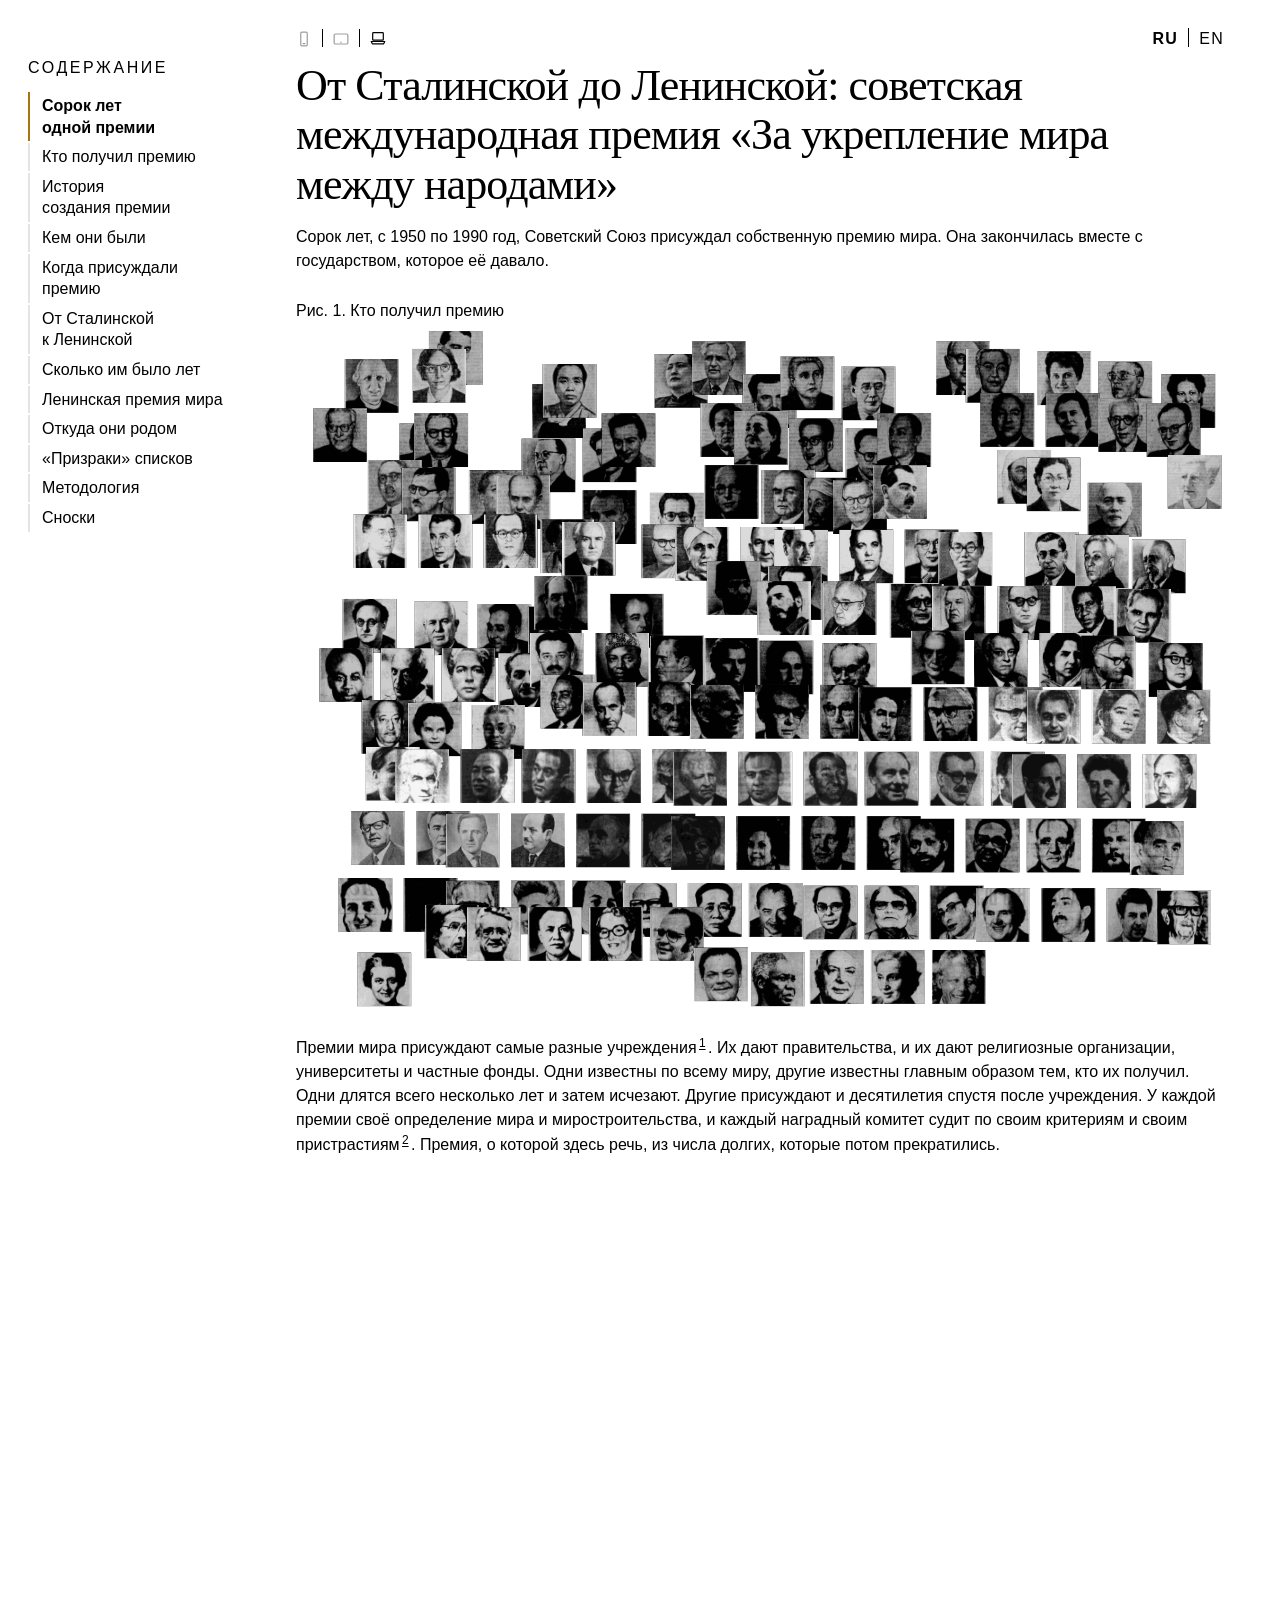
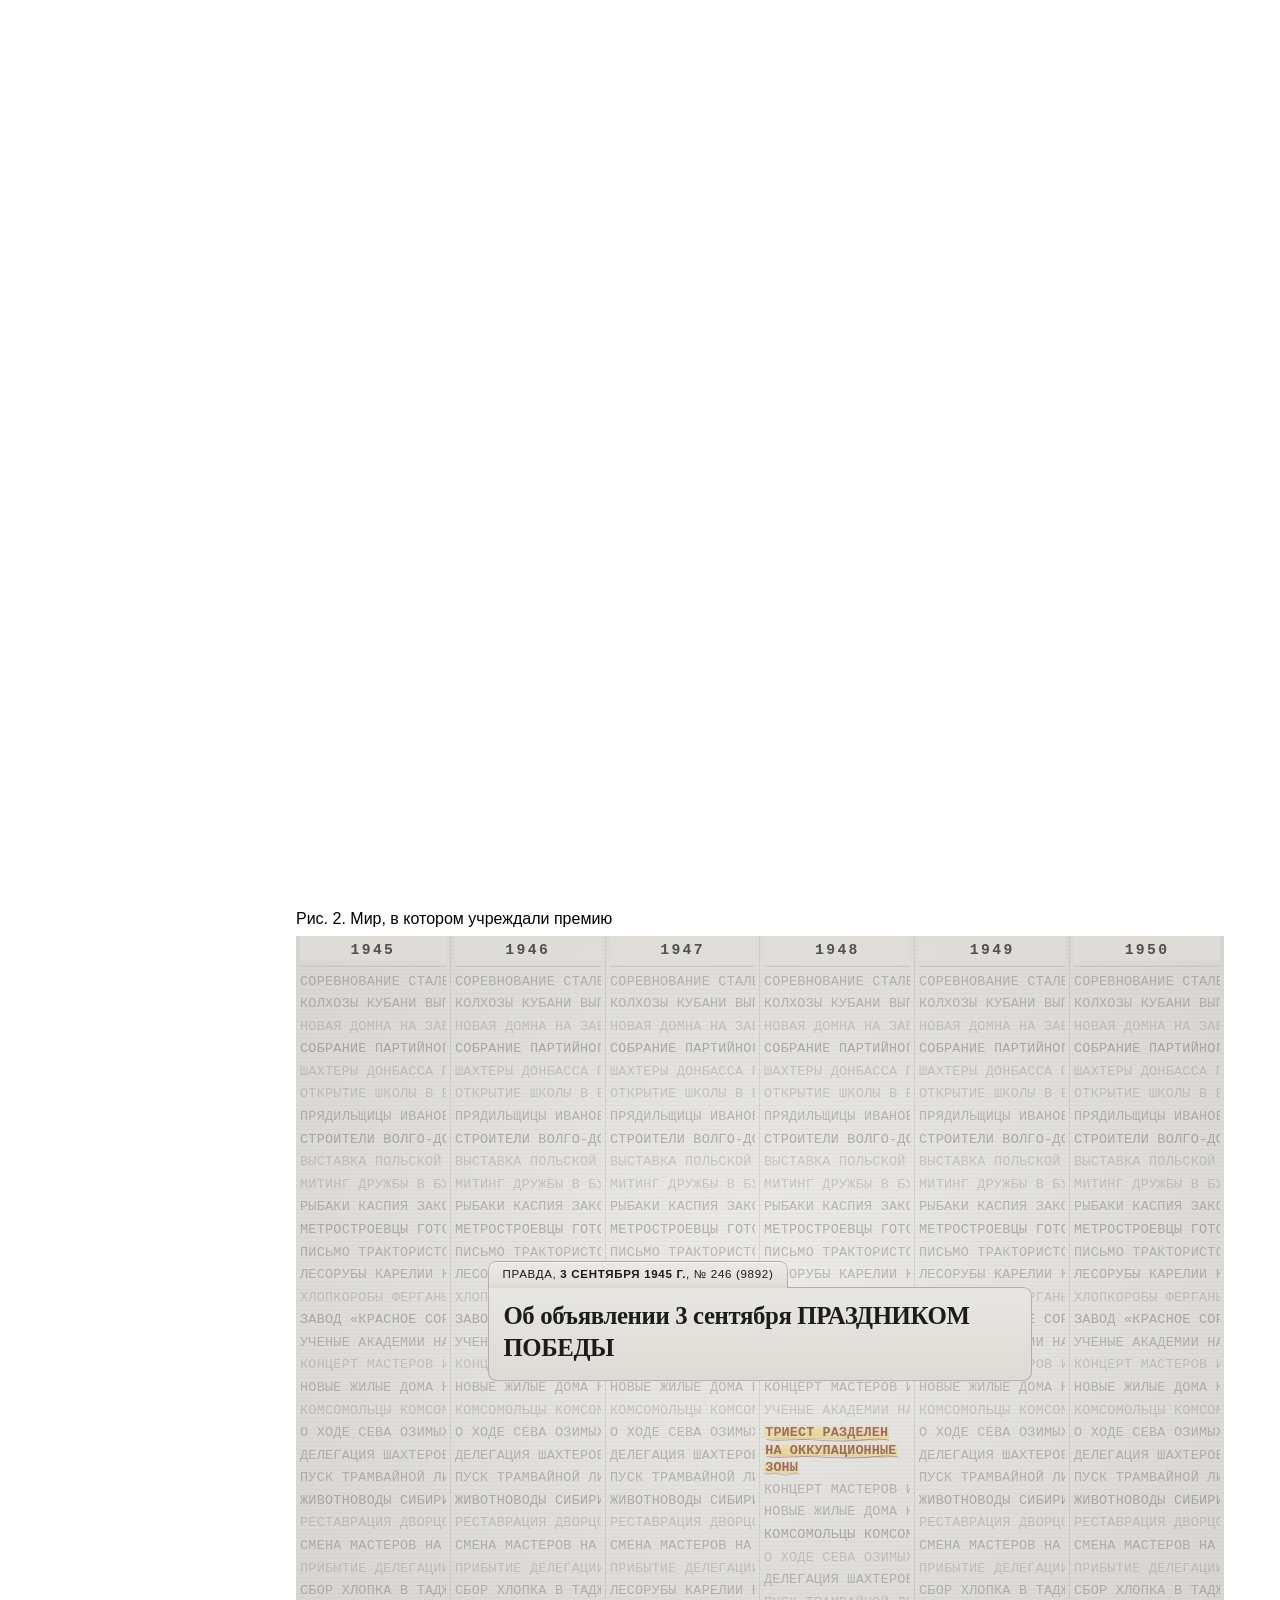
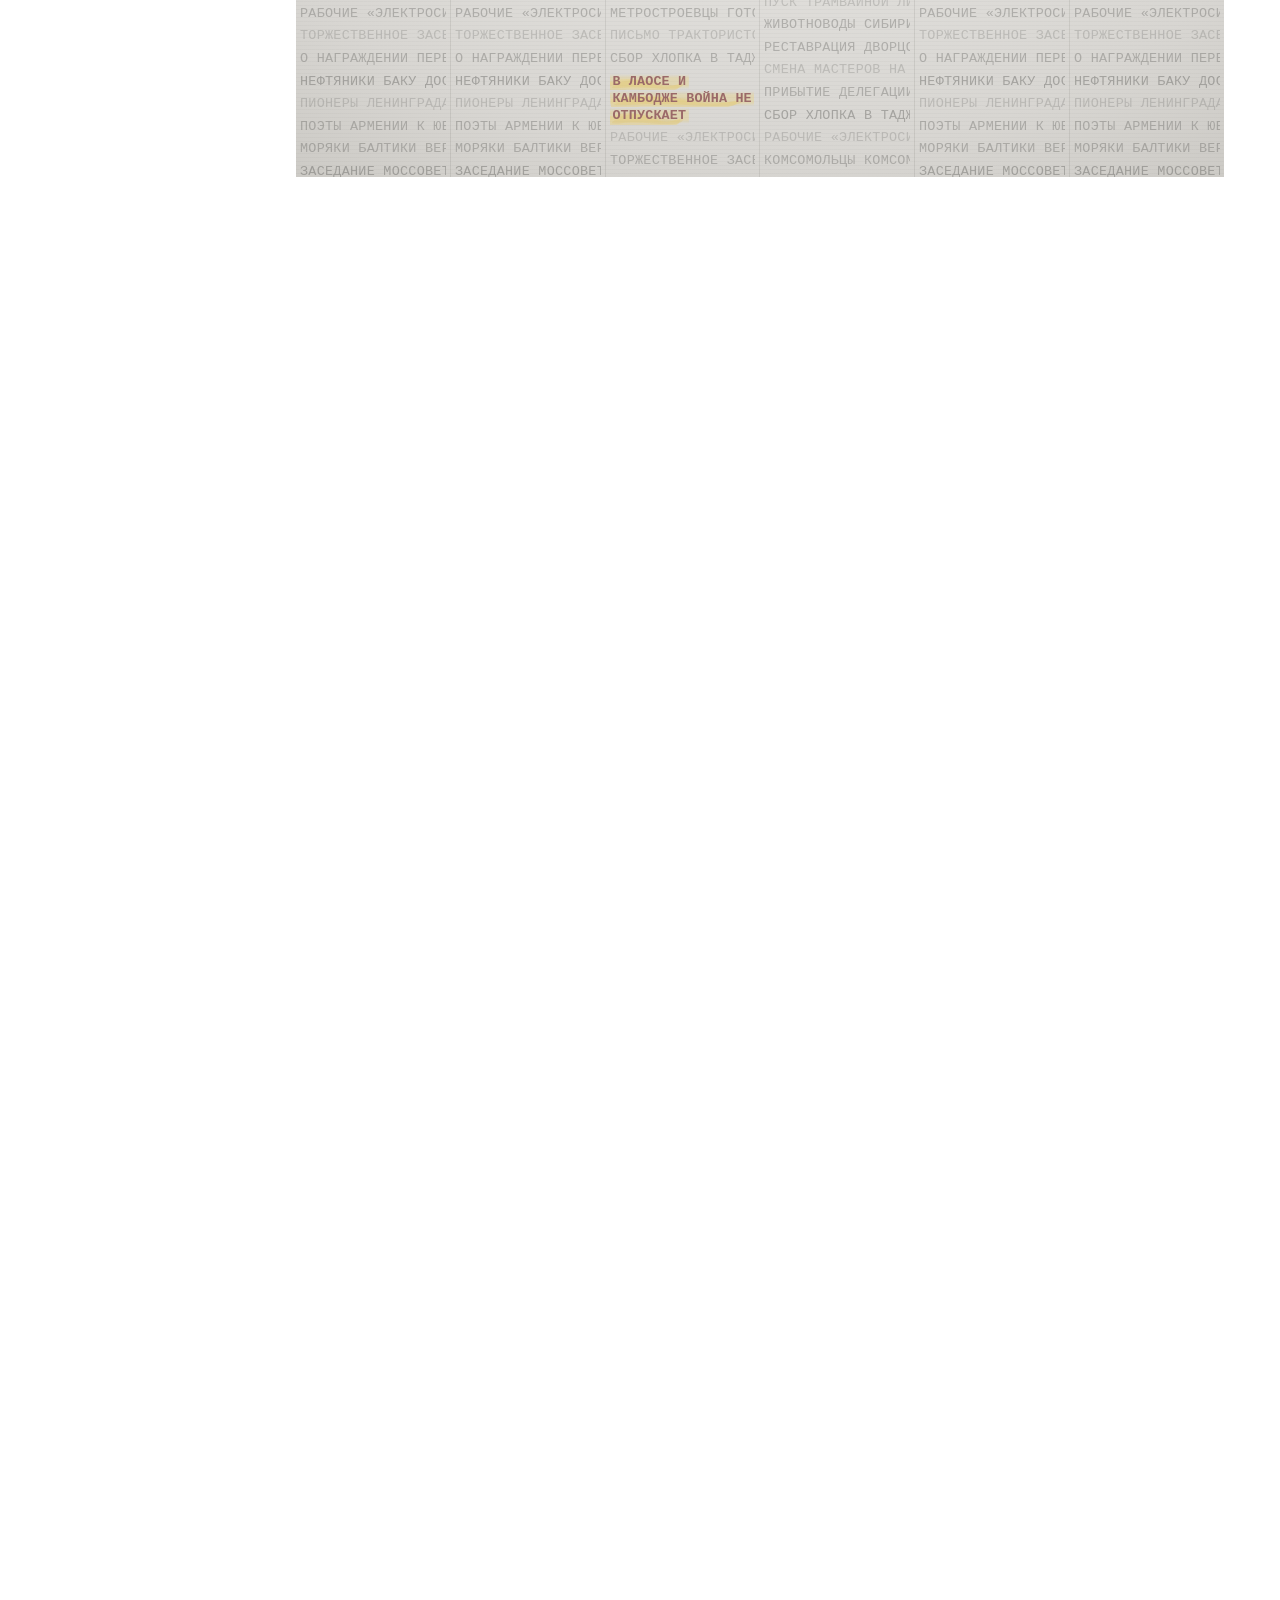
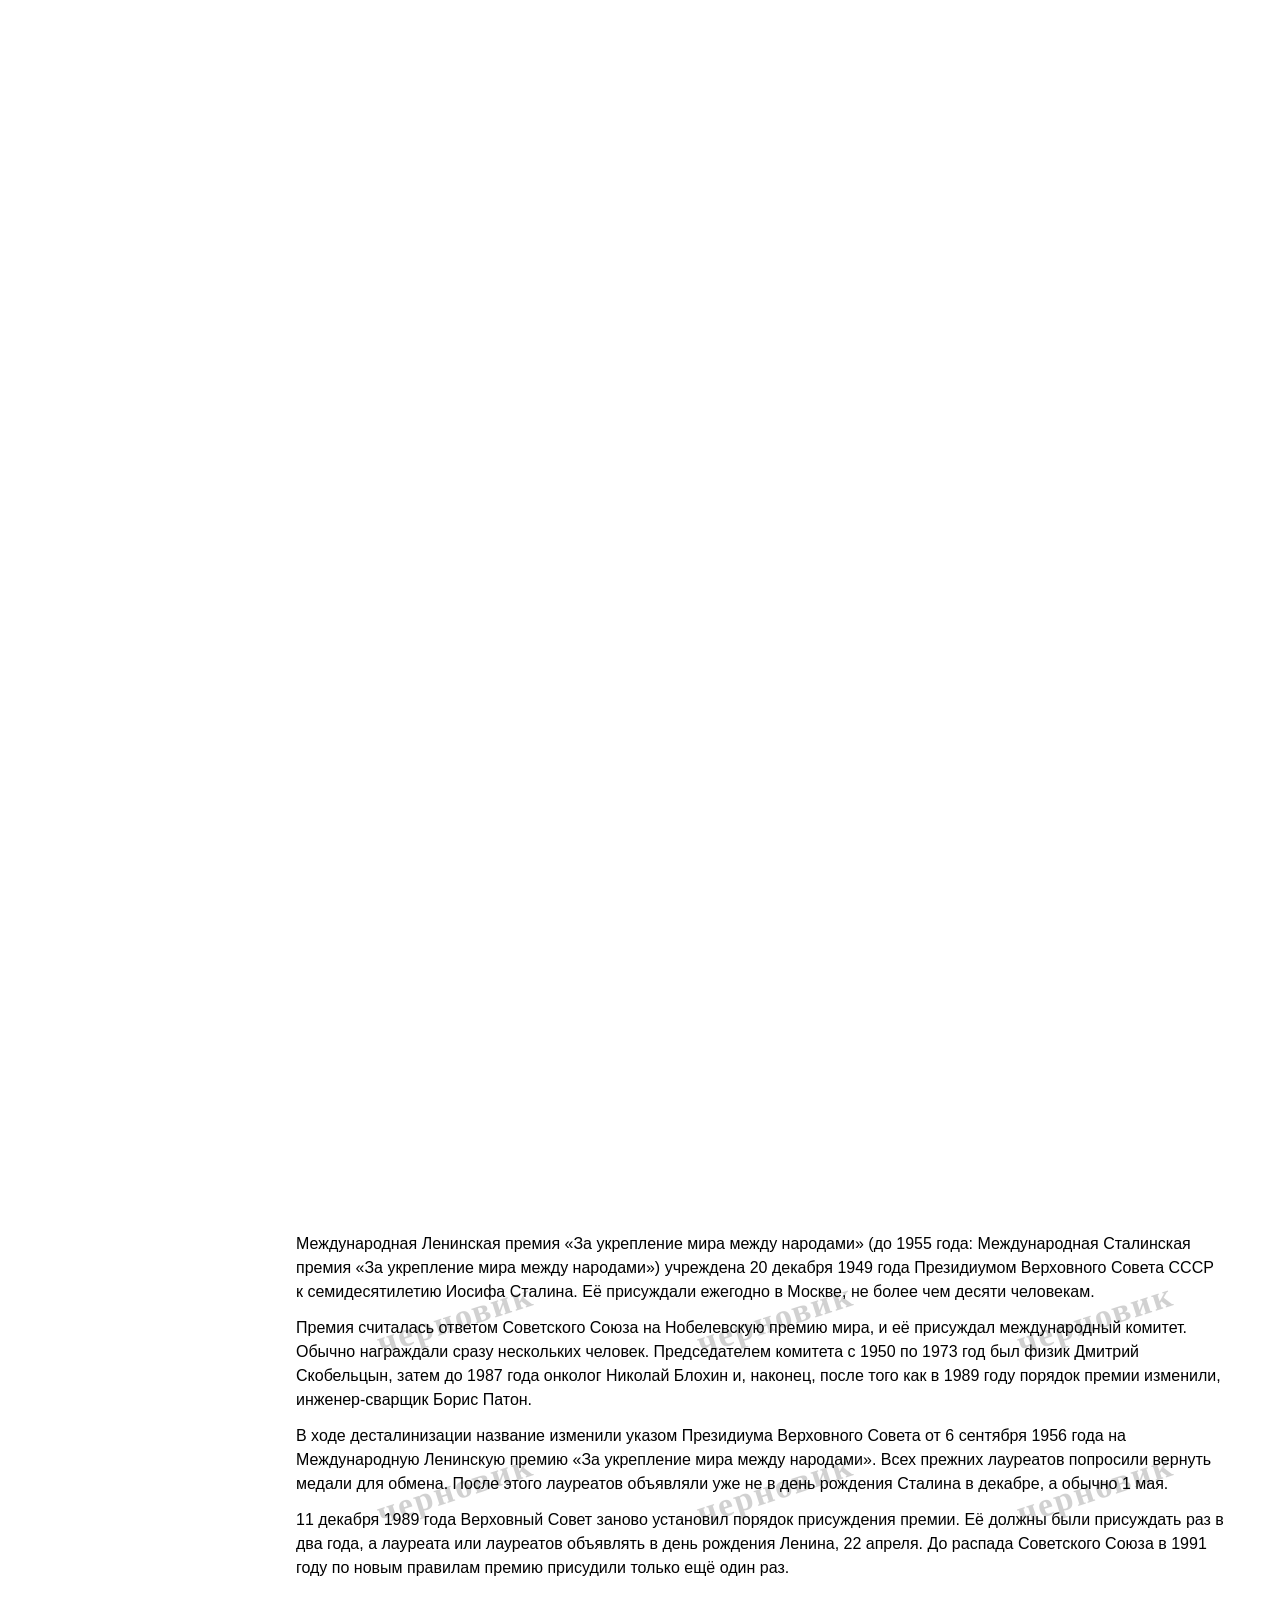
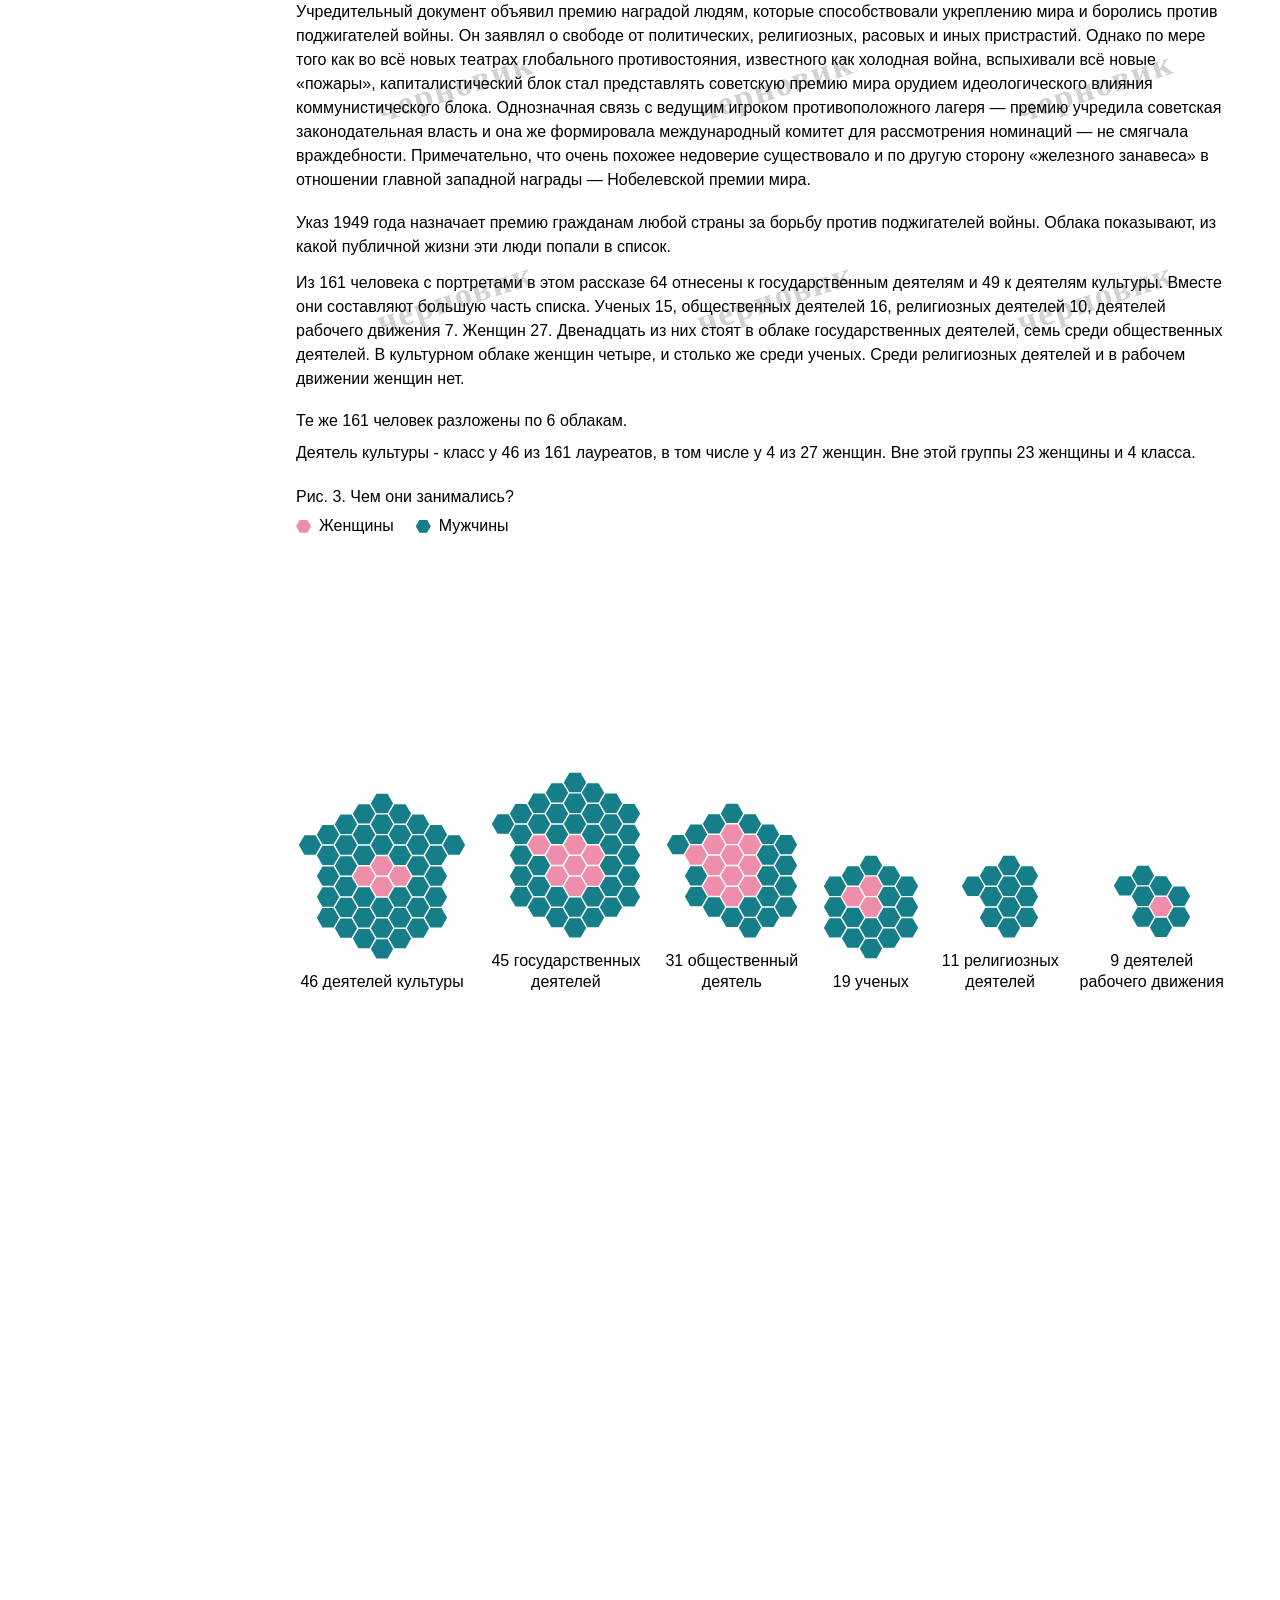
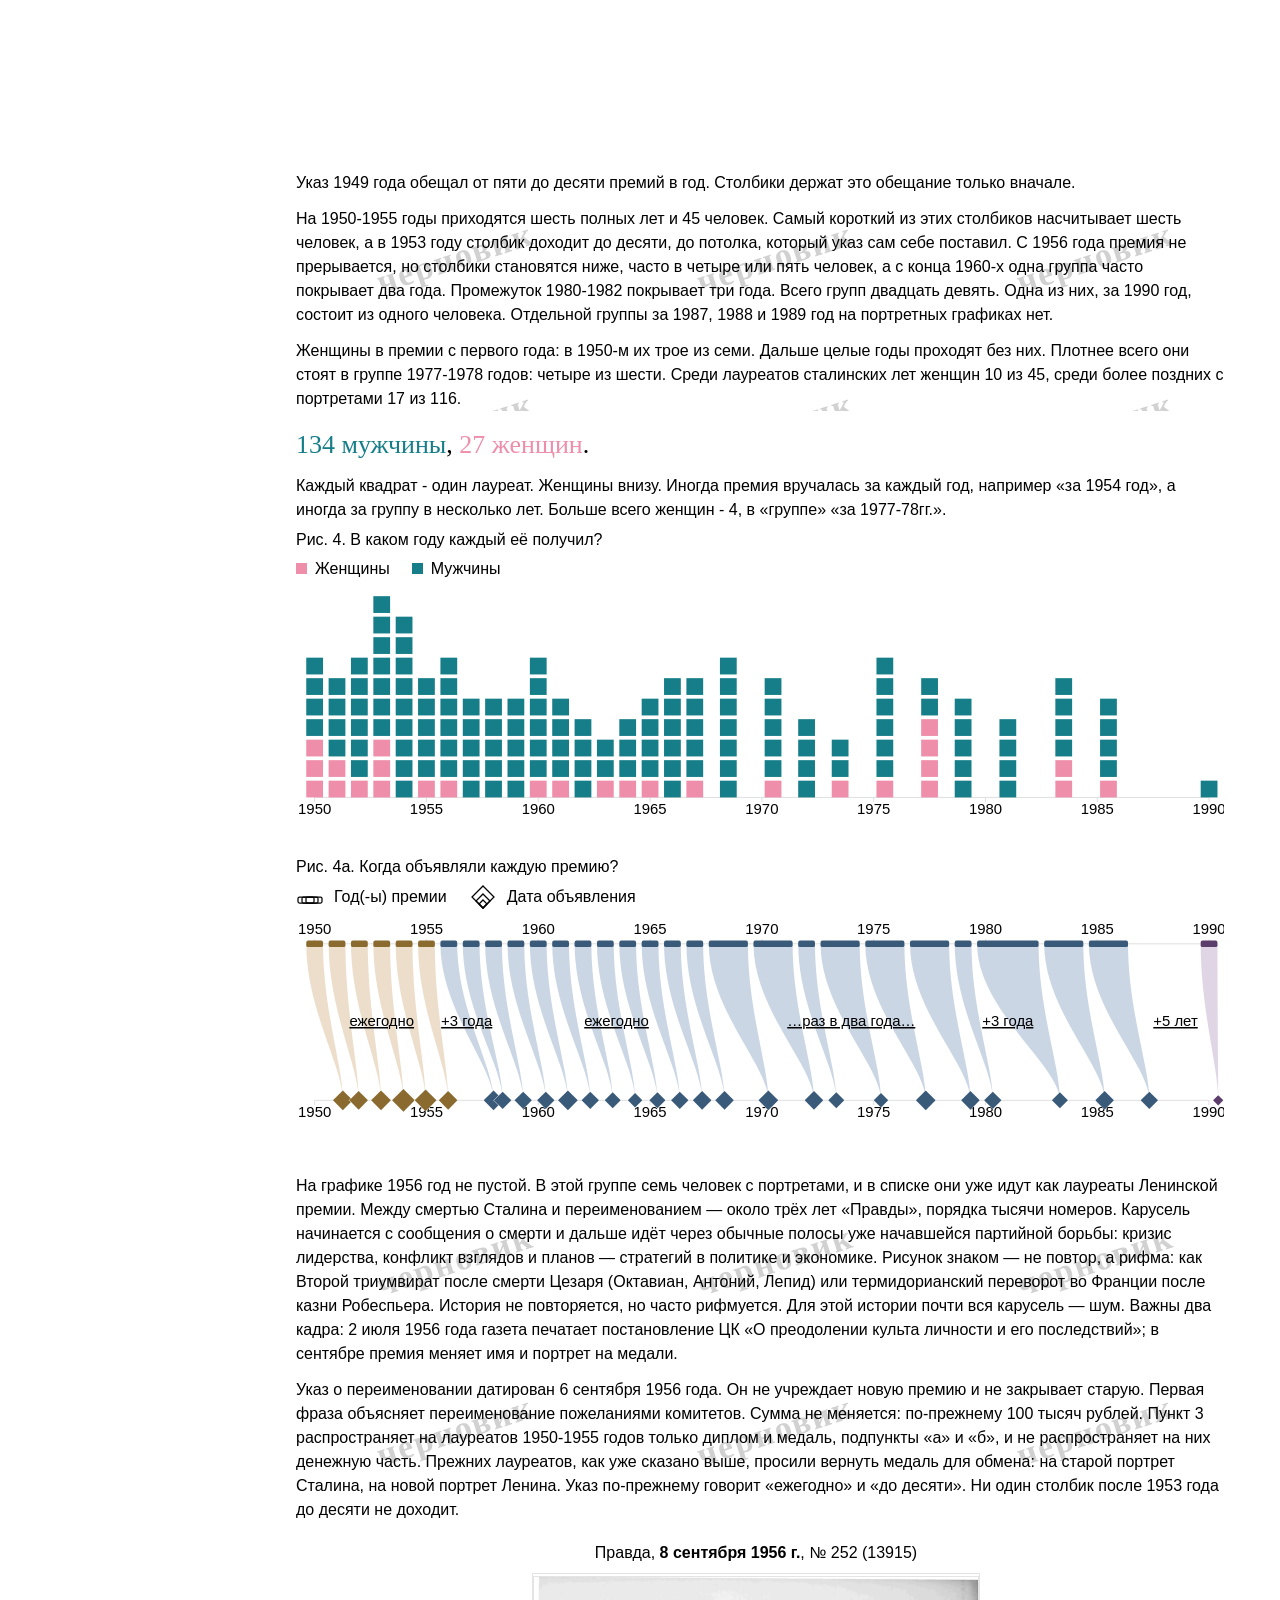
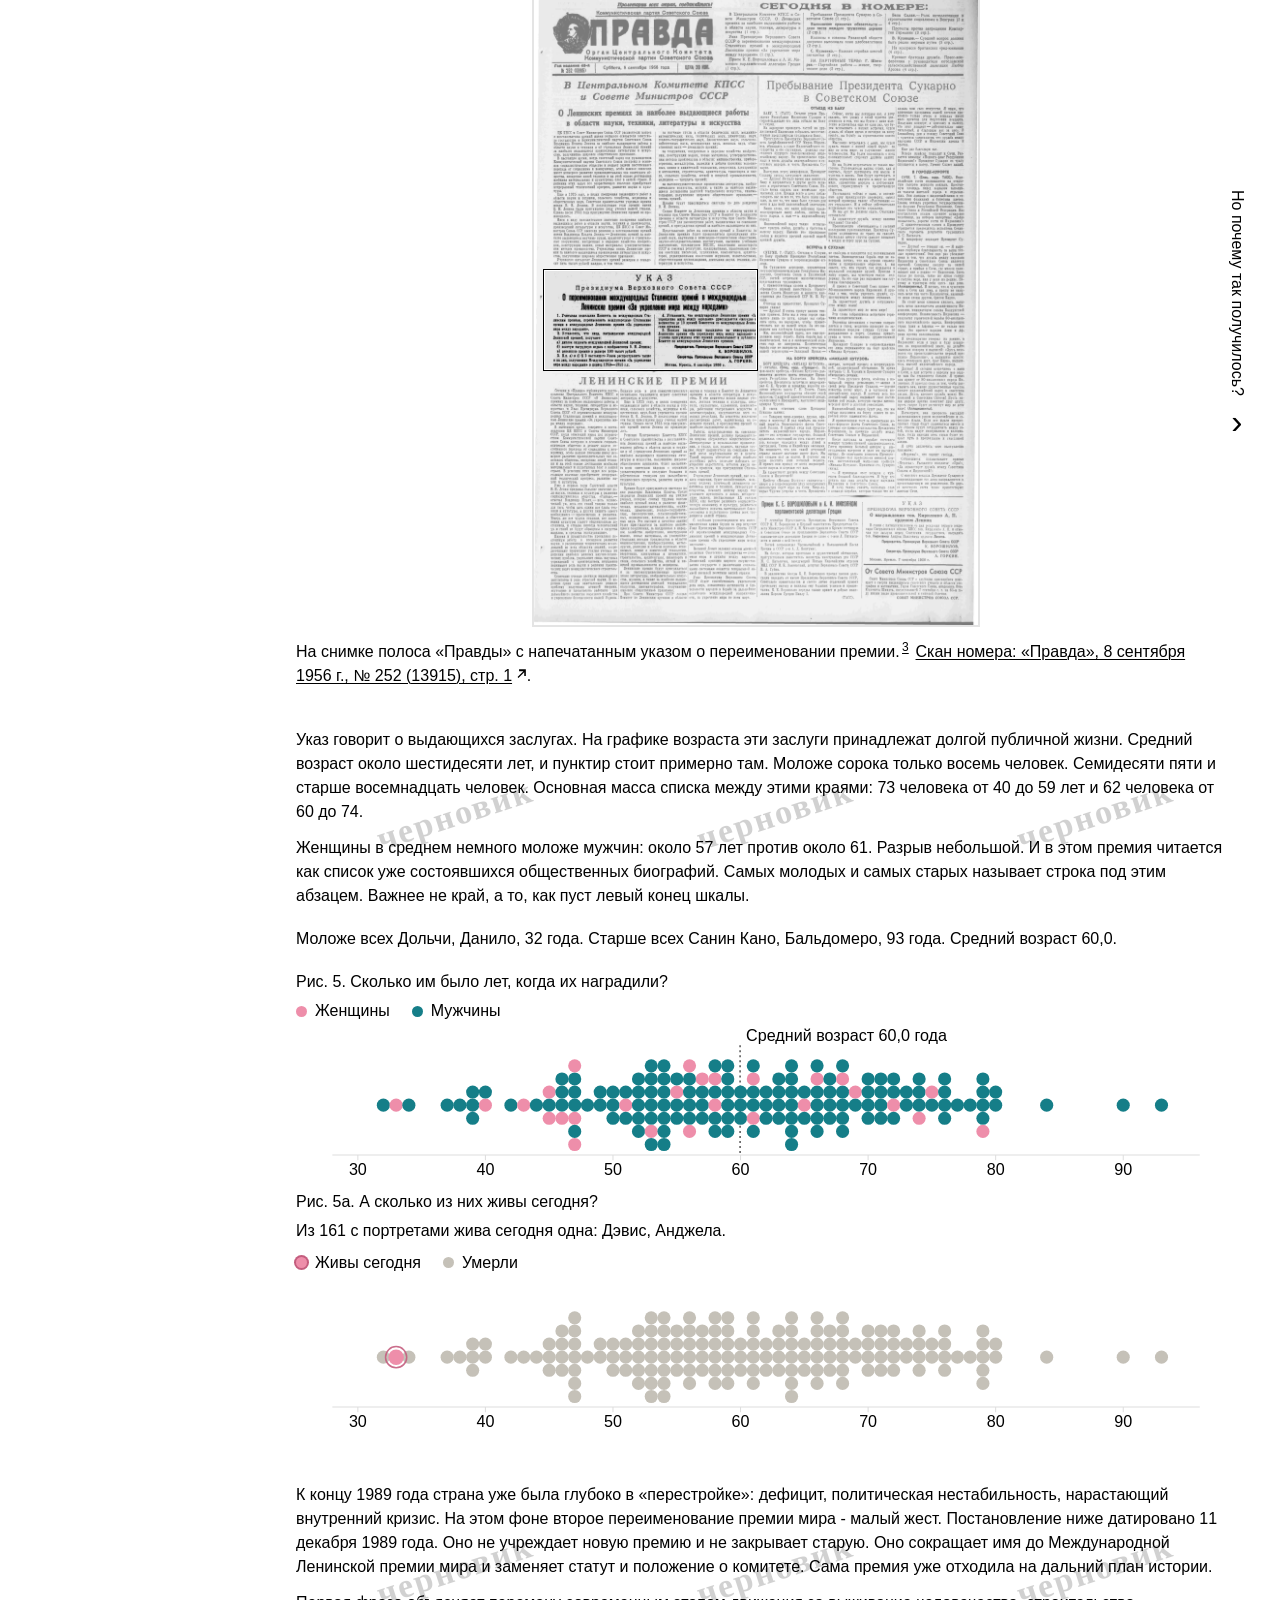
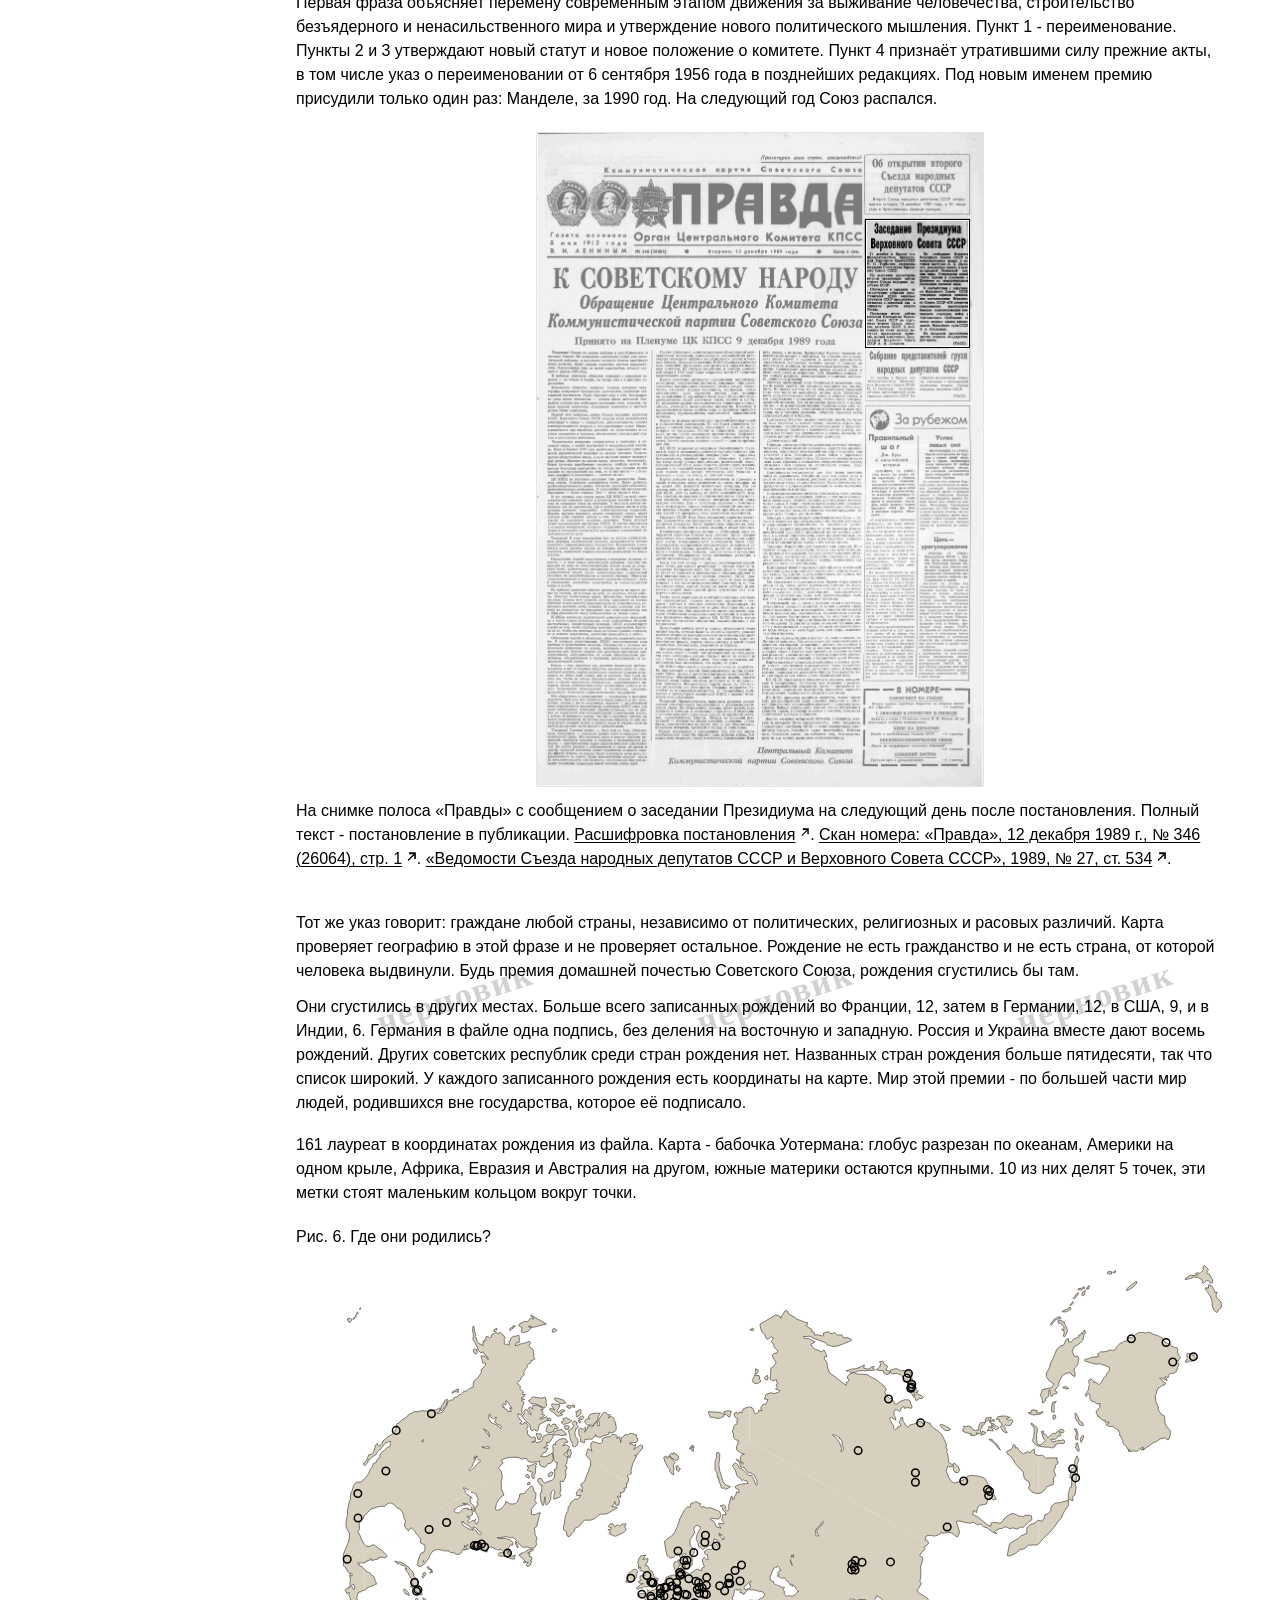
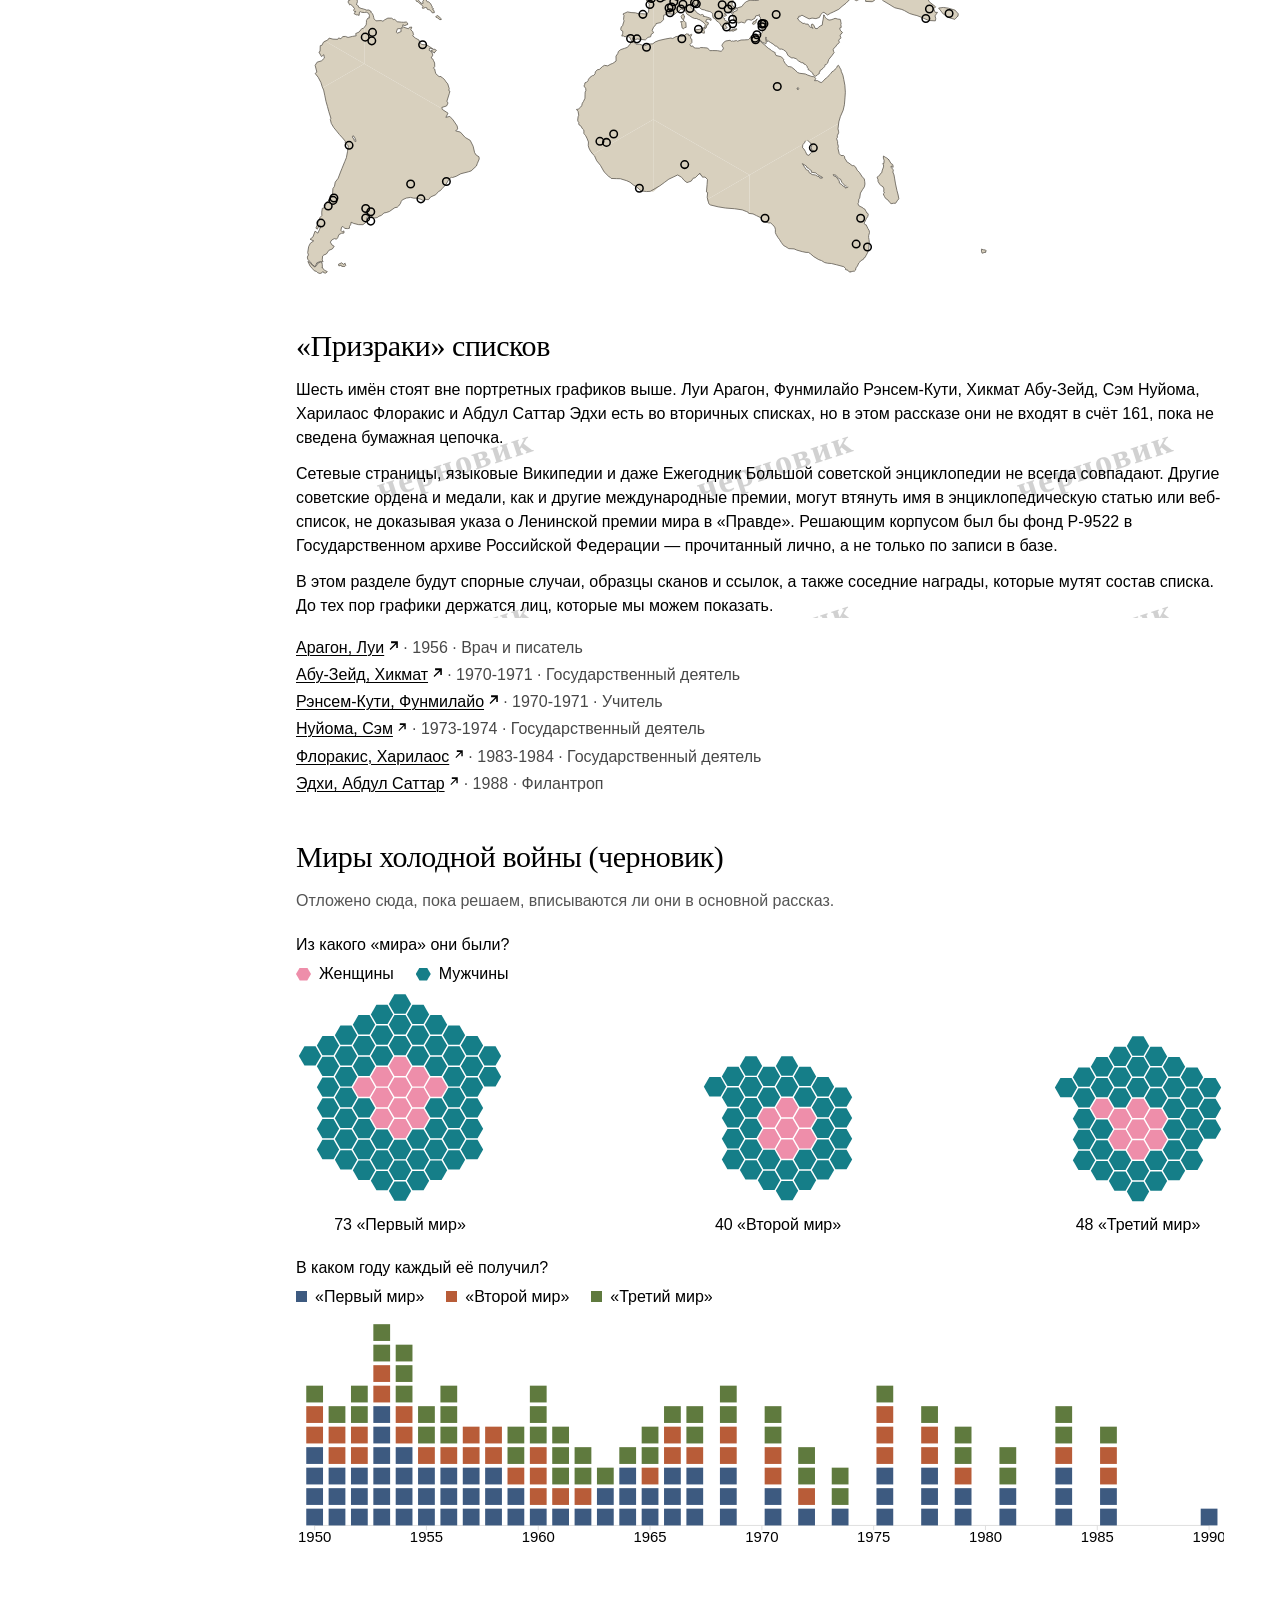
==== commit 09be647c: "Paint the hero morph on canvas instead of DOM transforms. One flight path for phone and desktop keep" ====
--- a/viz/laureate-clouds.html
+++ b/viz/laureate-clouds.html
@@ -627,6 +627,7 @@
   <script src="sections/hero/hero-wall.js"></script>
   <script src="sections/hero/hero-hex.js"></script>
   <script src="sections/hero/hero-dove.js"></script>
+  <script src="sections/hero/hero-canvas.js"></script>
   <script src="sections/hero/hero.js"></script>
   <script src="sections/occupations/occupations.js"></script>
   <script src="sections/occupations/occupations-chord.js"></script>
--- a/viz/sections/hero/hero.css
+++ b/viz/sections/hero/hero.css
@@ -113,7 +113,7 @@
 
 .hero.portraits {
   display: grid;
-  grid-template-columns: repeat(16, minmax(0, 1fr));
+  grid-template-columns: repeat(12, minmax(0, 1fr));
   gap: 5px;
   align-items: stretch;
 }
@@ -143,23 +143,6 @@
   position: relative;
   width: 100%;
   overflow: visible;
-}
-
-/* Two paints (from→to); GPU runs transform + crossfade vars.
-   Softer ease than the old snappy curve so ~1.2s reads as paced, not rushed.
-   (height still transitions — section runway is locked, so reflow stays local.) */
-.hero.portraits.is-morph.is-css-flight {
-  --hero-ease: cubic-bezier(0.4, 0, 0.2, 1);
-  transition:
-    height var(--hero-morph-ms, 1350ms) var(--hero-ease),
-    --hero-face var(--hero-morph-ms, 1350ms) var(--hero-ease),
-    --hero-tile var(--hero-morph-ms, 1350ms) var(--hero-ease),
-    --hero-sil var(--hero-morph-ms, 1350ms) var(--hero-ease);
-}
-
-.hero.portraits.is-morph.is-css-flight .mark {
-  transition: transform var(--hero-morph-ms, 1350ms) var(--hero-ease);
-  will-change: transform;
 }
 
 .hero-silhouette {
@@ -197,13 +180,30 @@
   background: transparent;
 }
 
-.hero.portraits.is-morph.is-animating:not(.is-lean-flight) .mark {
-  will-change: transform;
-}
-
-.hero.portraits.is-morph.is-lean-flight .mark {
-  /* Solid gold tiles only — no portrait layers during the flight. */
-  transition: transform var(--hero-morph-ms, 700ms) cubic-bezier(0.22, 1, 0.36, 1);
+/* Canvas morph (all viewports): one bitmap layer; DOM marks feed textures. */
+.hero-canvas {
+  position: absolute;
+  left: 0;
+  top: 0;
+  z-index: 3;
+  display: none;
+  width: 100%;
+  height: 100%;
+  pointer-events: none;
+}
+
+.hero.portraits.is-morph.is-canvas-flight .hero-canvas {
+  display: block;
+}
+
+.hero.portraits.is-morph.is-canvas-flight .mark {
+  visibility: hidden;
+  pointer-events: none;
+  will-change: auto;
+}
+
+.hero.portraits.is-morph.is-canvas-flight .tile {
+  visibility: hidden;
 }
 
 .hero.portraits .mark.portrait {
@@ -223,8 +223,7 @@
   background: transparent;
 }
 
-.hero.portraits.is-morph.is-faces-off .face,
-.hero.portraits.is-morph.is-lean-flight .face {
+.hero.portraits.is-morph.is-faces-off .face {
   display: none;
 }
 
@@ -324,7 +323,7 @@
 
 @container page (max-width: 900px) {
   .hero.portraits:not(.is-morph) {
-    grid-template-columns: repeat(12, minmax(0, 1fr));
+    grid-template-columns: repeat(10, minmax(0, 1fr));
   }
 }
 
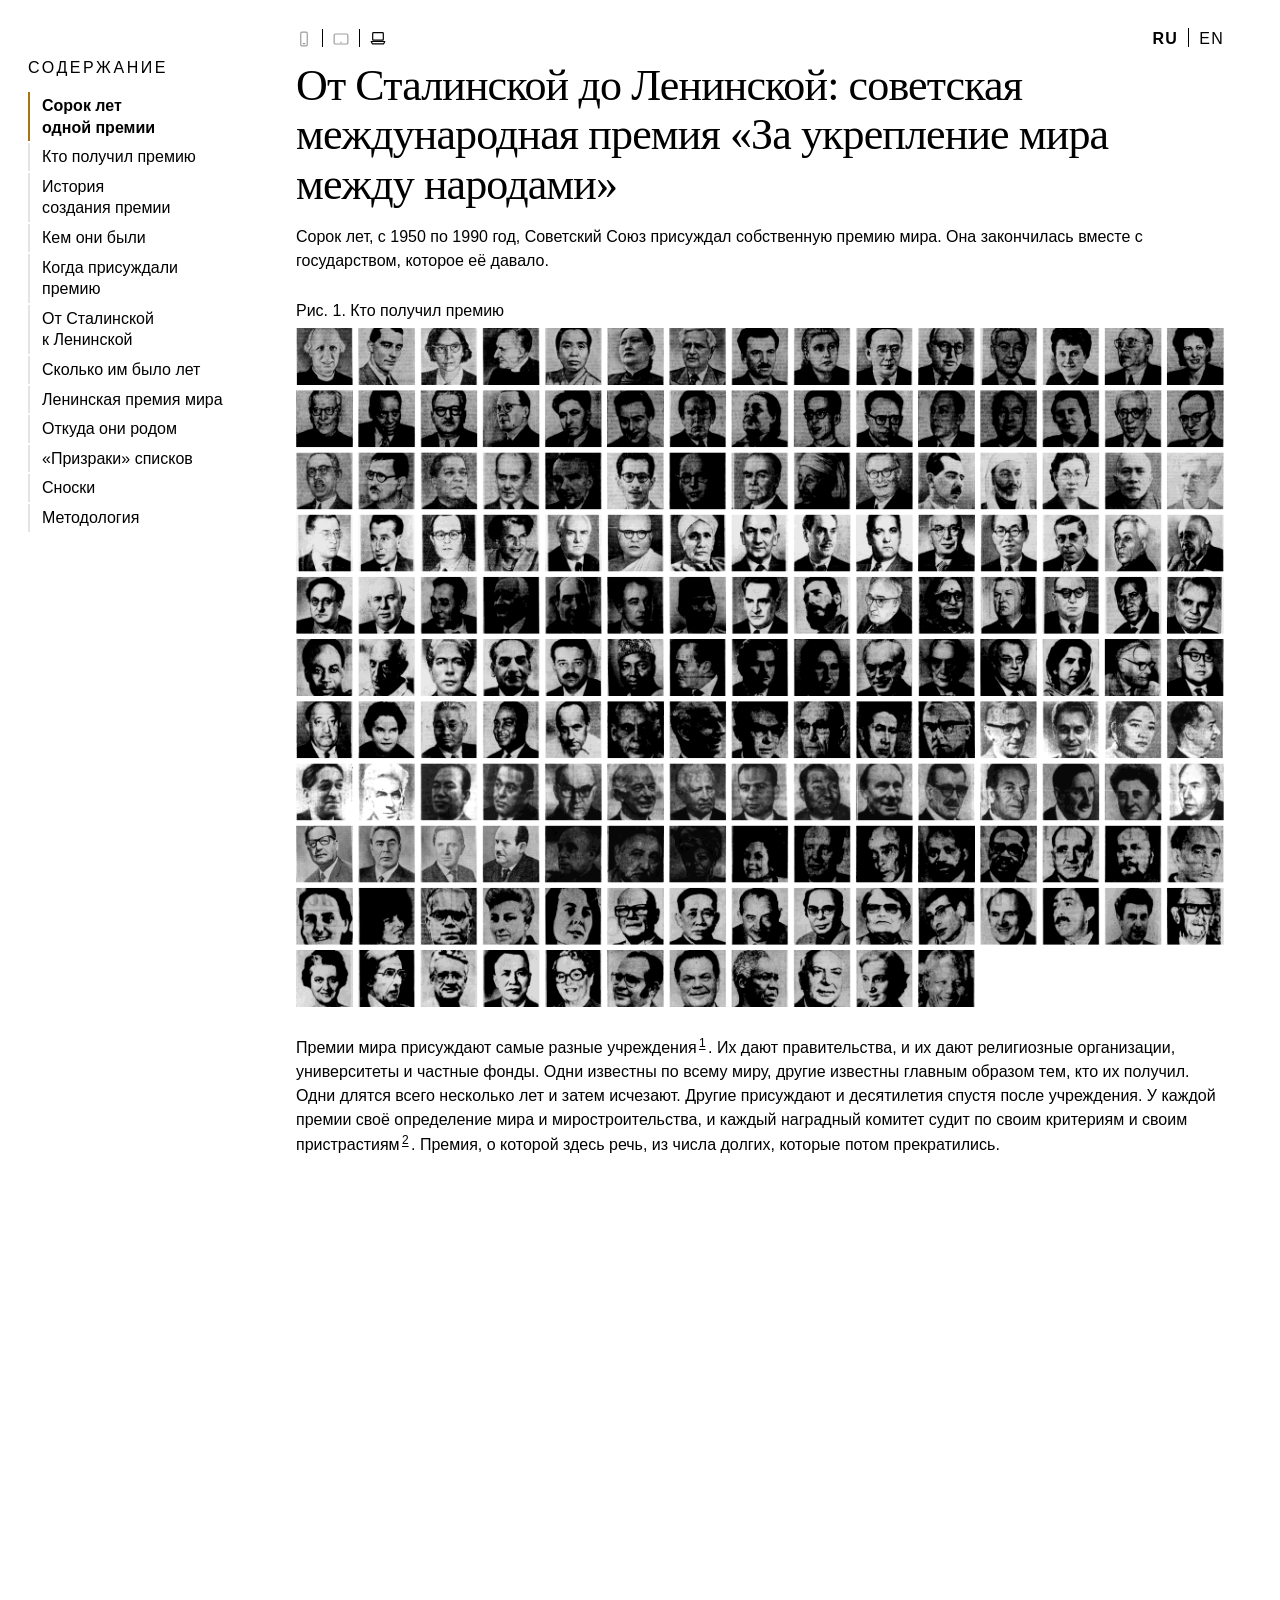
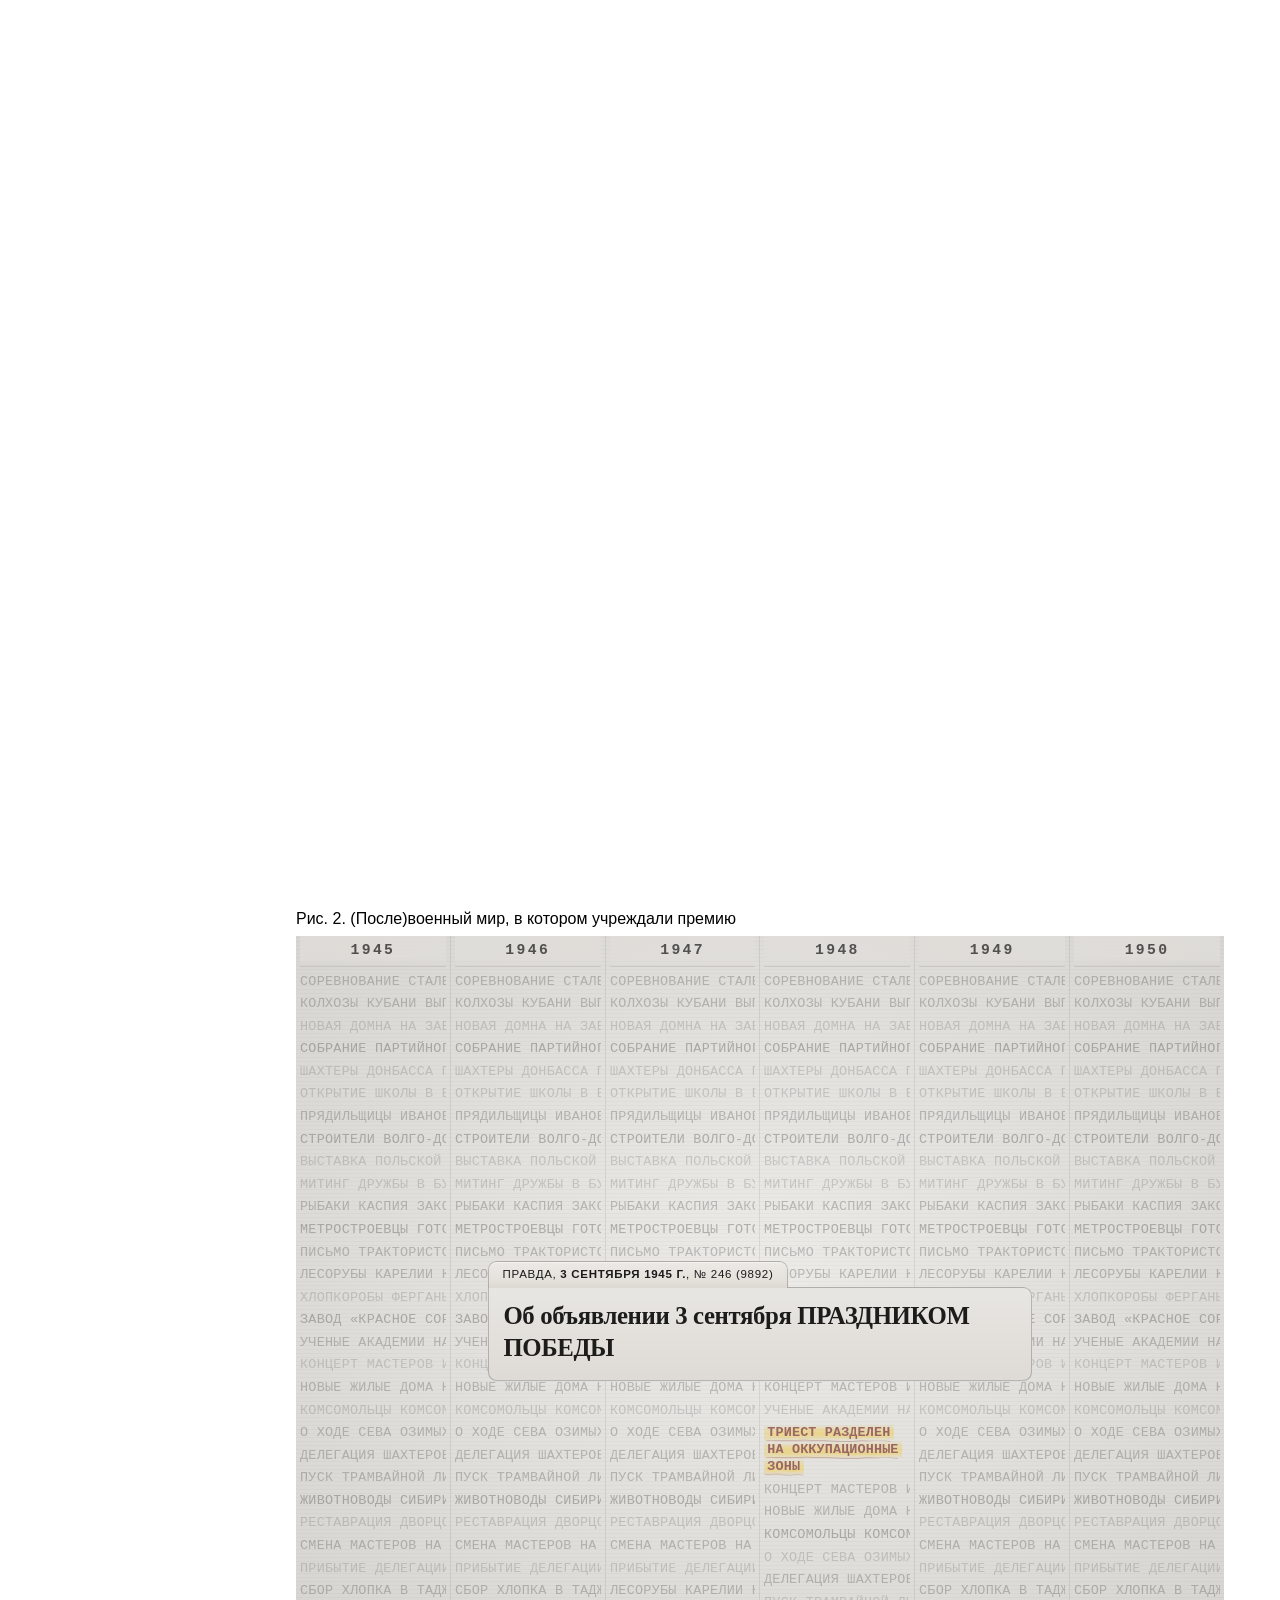
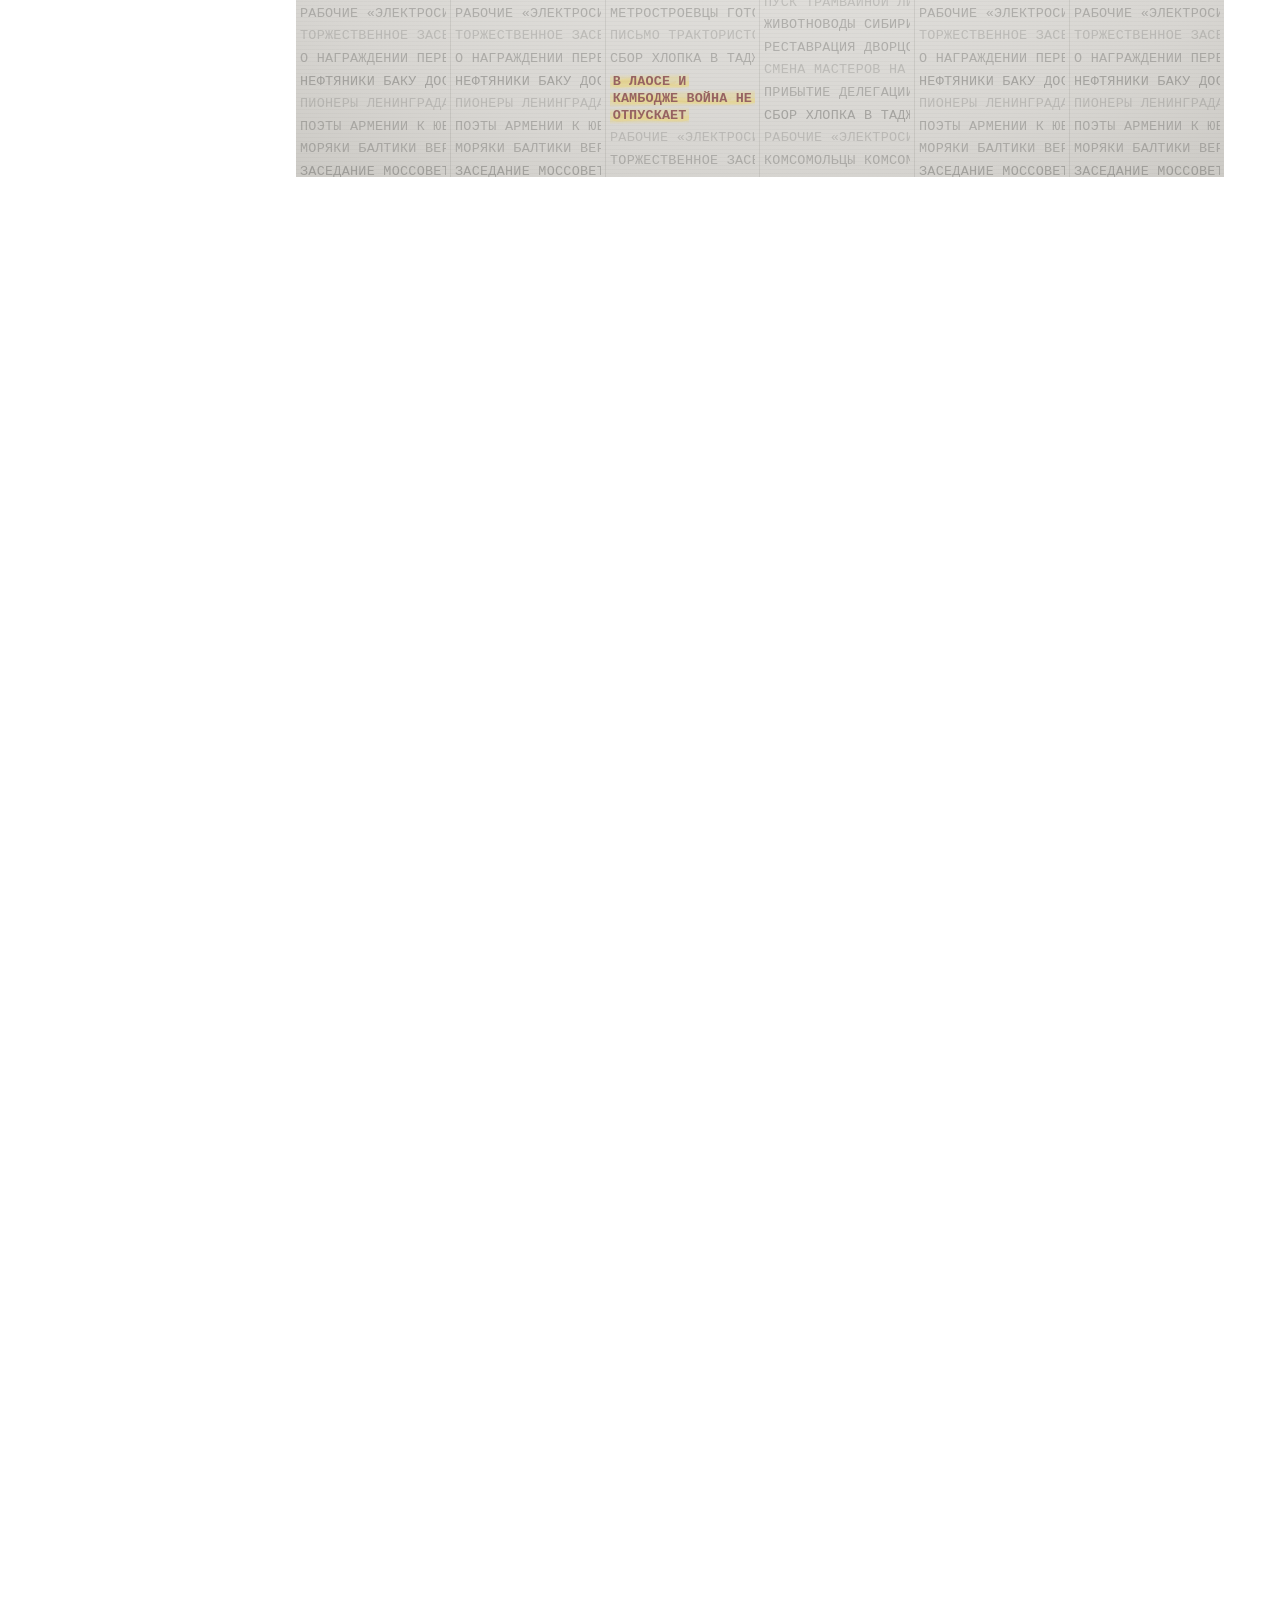
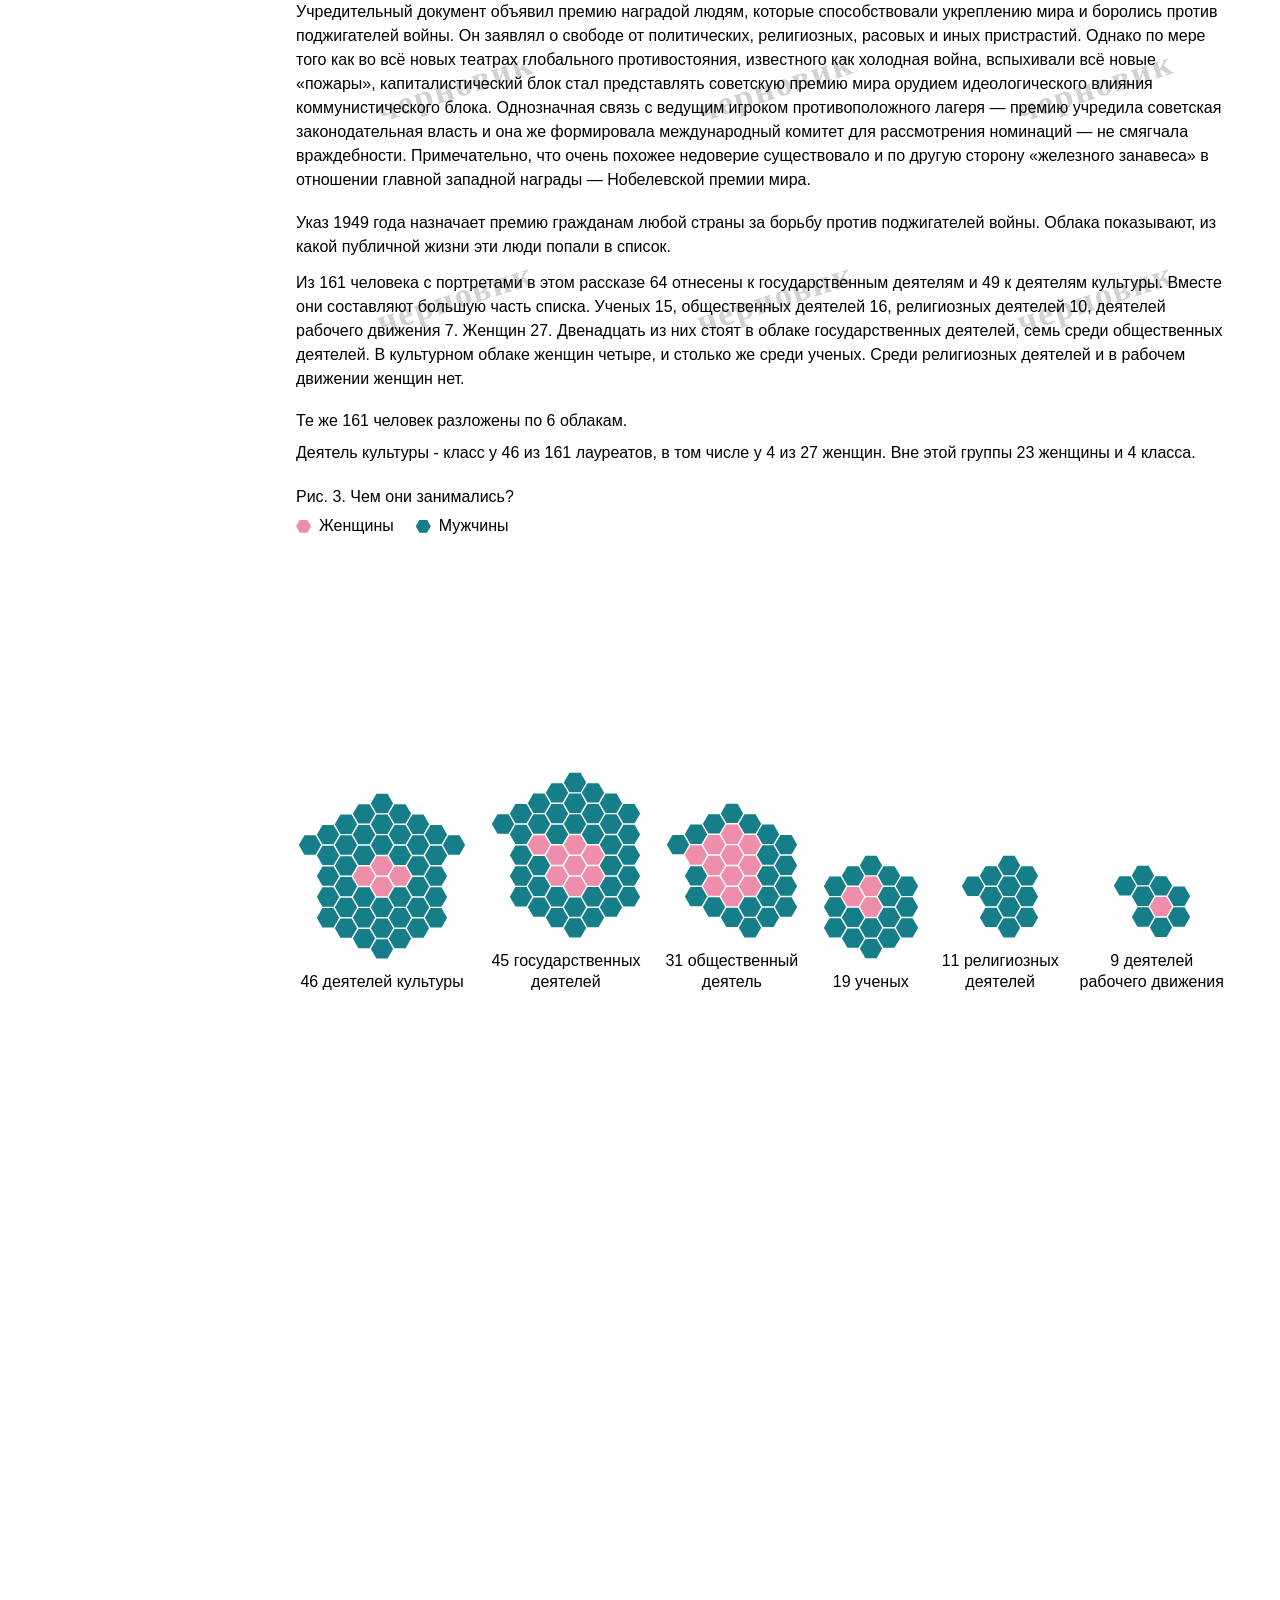
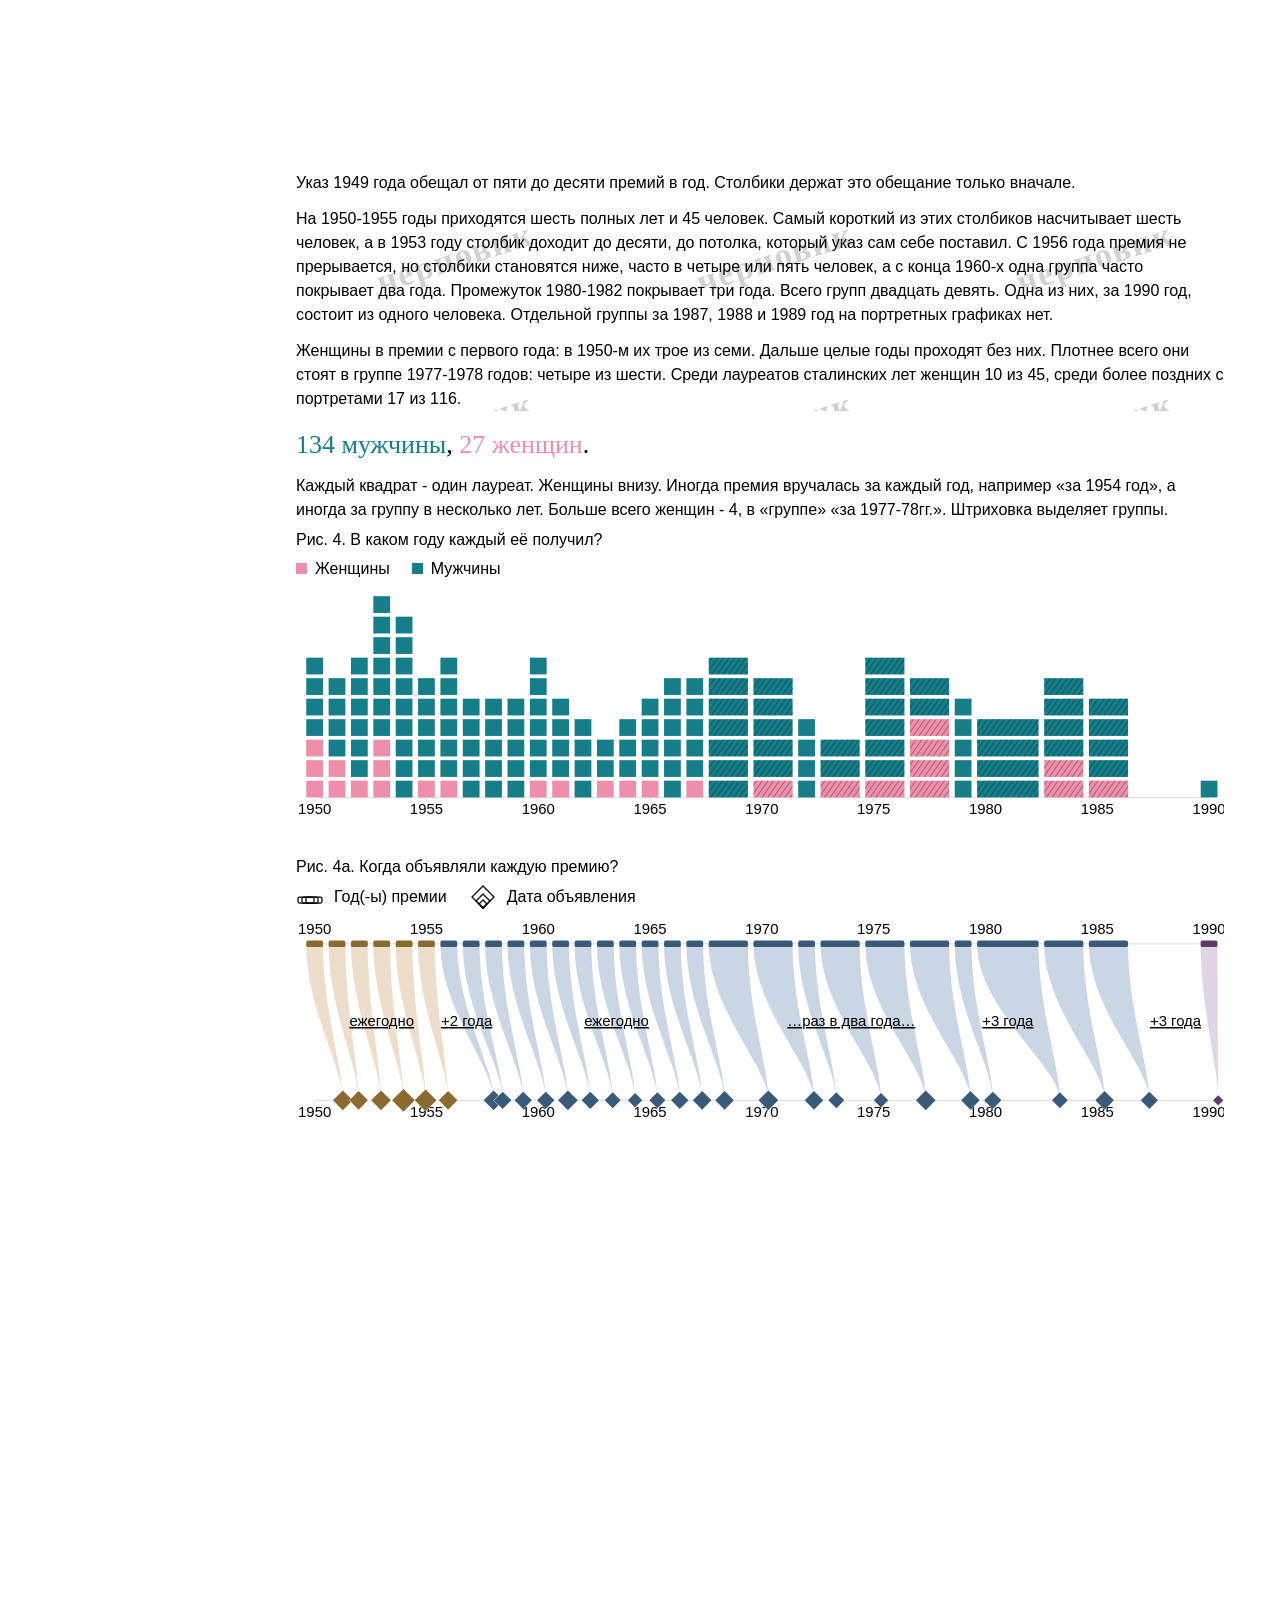
==== commit 8b9bed83: "Expand the map story and finish the 1989 rewrite of the prize. Lazy-load birth squares and the Pravd" ====
--- a/viz/laureate-clouds.html
+++ b/viz/laureate-clouds.html
@@ -28,18 +28,15 @@
         }
       } catch (err) {}
       document.documentElement.setAttribute("data-hero-mode", hero);
-      var years = "plain";
+      document.documentElement.setAttribute("data-years-mode", "stretched");
       try {
-        var yearsQuery = new URLSearchParams(location.search).get("years");
-        if (yearsQuery === "scroll") years = "plain";
-        else if (yearsQuery === "plain" || yearsQuery === "stretched") years = yearsQuery;
-        else {
-          var yearsSaved = localStorage.getItem("laureates-years-mode");
-          if (yearsSaved === "scroll") years = "plain";
-          else if (yearsSaved === "plain" || yearsSaved === "stretched") years = yearsSaved;
+        localStorage.setItem("laureates-years-mode", "stretched");
+        var yearsUrl = new URL(location.href);
+        if (yearsUrl.searchParams.has("years")) {
+          yearsUrl.searchParams.delete("years");
+          history.replaceState(null, "", yearsUrl);
         }
       } catch (err) {}
-      document.documentElement.setAttribute("data-years-mode", years);
       try {
         if (sessionStorage.getItem("laureates-dev-plain") !== "0") {
           document.documentElement.setAttribute("data-dev-plain", "");
@@ -72,7 +69,9 @@
   <link rel="stylesheet" href="sections/ages/ages.css">
   <link rel="stylesheet" href="sections/map/map.css">
   <link rel="stylesheet" href="sections/map/map-narrow.css">
+  <link rel="stylesheet" href="sections/map/map-squares.css">
   <link rel="stylesheet" href="sections/tip/tip.css">
+  <link rel="stylesheet" href="sections/ghosts/ghosts.css">
   <link rel="stylesheet" href="sections/method/method.css">
   <link rel="stylesheet" href="sections/toc/toc.css">
 </head>
@@ -93,8 +92,8 @@
         <li><a href="#decree-1989" data-i18n="tocRename1989">The Lenin Peace Prize</a></li>
         <li><a href="#births" data-i18n="hMap">Where they came from</a></li>
         <li><a href="#ghosts" data-i18n="tocGhost">Ghost winners</a></li>
-        <li><a href="#method" data-i18n="methTitle">How the list was made</a></li>
         <li><a href="#footnotes" data-i18n="fnListTitle">Footnotes</a></li>
+        <li><a href="#method" data-i18n="methTitle">Methodology</a></li>
       </ol>
     </nav>
   </div>
@@ -144,7 +143,7 @@
     <section class="press-scroll" id="prize">
       <div class="press-pin" id="press-pin">
         <header class="figcap">
-          <h2><span class="fig-no" data-i18n="n2">Fig. 2.</span> <span data-i18n="capPress">The world the prize was founded in</span></h2>
+          <h2><span class="fig-no" data-i18n="n2">Fig. 2.</span> <span data-i18n="capPress">The (post)war world the prize was founded in</span></h2>
         </header>
         <div class="press-band">
           <div class="press-frame" id="press-frame">
@@ -293,9 +292,11 @@
         <p>On the chart, 1956 is not an empty year. That cohort has seven people with portraits, and the list already counts them as Lenin laureates. Between Stalin’s death and the renaming there are about three years of <em>Pravda</em> — on the order of a thousand issues. The carousel opens on the death announcement and then on ordinary front pages of a party struggle already under way: a crisis of leadership, and conflicting views and strategic plans in politics and the economy. The pattern is familiar — not a repeat, but a rhyme: like the Second Triumvirate after Caesar’s death (Octavian, Antony, Lepidus), or the Thermidorian Reaction in France after Robespierre’s execution. History doesn't repeat itself, but it often rhymes. Most of that carousel is noise for this story. Two frames matter: on 2 July 1956 the paper prints the Central Committee resolution “On overcoming the cult of personality and its consequences”; in September the prize changes its name, and the portrait on the medal.</p>
         <p>The renaming decree is dated 6 September 1956. It does not found a new prize, and it does not close the old one. The first sentence explains the renaming by the wishes of the committees. The sum does not change: still 100,000 rubles. Point 3 extends to the laureates of 1950-1955 only the diploma and the medal, subparagraphs (a) and (b), and does not extend the cash. Those earlier laureates, as the text above has already said, were asked to hand the medal back for exchange: the old one bears Stalin, the new one bears Lenin. The decree still says each year, and up to ten. No column after 1953 reaches ten.</p>
       </div>
-      <figure class="doc">
+      <figure class="doc" id="destalin-fig">
+        <header class="figcap">
+          <h2><span class="fig-no" data-i18n="n5">Fig. 5.</span> <span data-i18n="capDestalin">From the Stalin Prize to the Lenin Prize in Pravda</span></h2>
+        </header>
         <div class="destalin" id="destalin" data-i18n-aria="destalinLabel" aria-label="De-Stalinization in Pravda, 1953–1956">
-          <p class="destalin-issue" id="destalin-issue"></p>
           <div class="destalin-stage" id="destalin-stage">
             <div class="destalin-rush" id="destalin-rush" aria-hidden="true">
               <div class="destalin-rush-strip" id="destalin-rush-strip"></div>
@@ -308,7 +309,10 @@
                       <button type="button" class="ukaz-zoom" data-i18n-aria="decreePage" aria-label="Whole page"><span class="ukaz-zoom-label">Whole page</span></button>
                       <div class="ukaz-loupe is-page" id="ukaz-loupe-death">
                         <div class="ukaz-view">
-                          <img class="ukaz-scan" src="../figures/pravda-1953-065.jpg" width="1823" height="2653" alt="Pravda, 6 March 1953, page 1, announcing the death of J. V. Stalin." data-i18n-alt="destalinDeathScanAlt">
+                          <div class="ukaz-sheet">
+                            <img class="ukaz-scan" src="../figures/pravda-1953-065.jpg" width="1823" height="2653" alt="Pravda, 6 March 1953, page 1, announcing the death of J. V. Stalin." data-i18n-alt="destalinDeathScanAlt">
+                            <div class="ukaz-annots" id="ukaz-annots-death" hidden></div>
+                          </div>
                           <button type="button" class="ukaz-side" aria-pressed="false" data-i18n-aria="destalinDeathSide" aria-label="Enlarge the death announcement"></button>
                         </div>
                         <div class="ukaz-mark" aria-hidden="true"></div>
@@ -326,7 +330,10 @@
                       <button type="button" class="ukaz-zoom" data-i18n-aria="decreePage" aria-label="Whole page"><span class="ukaz-zoom-label">Whole page</span></button>
                       <div class="ukaz-loupe is-page" id="ukaz-loupe-beria">
                         <div class="ukaz-view">
-                          <img class="ukaz-scan" src="../figures/pravda-1953-191.jpg" width="1840" height="2669" alt="Pravda, 10 July 1953, page 1, with the report on Beria’s removal." data-i18n-alt="destalin1953191ScanAlt">
+                          <div class="ukaz-sheet">
+                            <img class="ukaz-scan" src="../figures/pravda-1953-191.jpg" width="1840" height="2669" alt="Pravda, 10 July 1953, page 1, with the report on Beria’s removal." data-i18n-alt="destalin1953191ScanAlt">
+                            <div class="ukaz-annots" id="ukaz-annots-beria" hidden></div>
+                          </div>
                           <button type="button" class="ukaz-side" aria-pressed="false" data-i18n-aria="destalinBeriaSide" aria-label="Enlarge the Beria report"></button>
                         </div>
                         <div class="ukaz-mark" aria-hidden="true"></div>
@@ -344,7 +351,10 @@
                       <button type="button" class="ukaz-zoom" data-i18n-aria="decreePage" aria-label="Whole page"><span class="ukaz-zoom-label">Whole page</span></button>
                       <div class="ukaz-loupe is-page" id="ukaz-loupe-malenkov">
                         <div class="ukaz-view">
-                          <img class="ukaz-scan" src="../figures/pravda-1955-040.jpg" width="1830" height="2648" alt="Pravda, 9 February 1955, page 1, with Malenkov’s resignation from the Council of Ministers." data-i18n-alt="destalin1955040ScanAlt">
+                          <div class="ukaz-sheet">
+                            <img class="ukaz-scan" src="../figures/pravda-1955-040.jpg" width="1830" height="2648" alt="Pravda, 9 February 1955, page 1, with Malenkov’s resignation from the Council of Ministers." data-i18n-alt="destalin1955040ScanAlt">
+                            <div class="ukaz-annots" id="ukaz-annots-malenkov" hidden></div>
+                          </div>
                           <button type="button" class="ukaz-side" aria-pressed="false" data-i18n-aria="destalinMalenkovSide" aria-label="Enlarge the Malenkov resignation"></button>
                         </div>
                         <div class="ukaz-mark" aria-hidden="true"></div>
@@ -362,7 +372,10 @@
                       <button type="button" class="ukaz-zoom" data-i18n-aria="decreePage" aria-label="Whole page"><span class="ukaz-zoom-label">Whole page</span></button>
                       <div class="ukaz-loupe is-page" id="ukaz-loupe-cult">
                         <div class="ukaz-view">
-                          <img class="ukaz-scan" src="../figures/pravda-1956-184.jpg" width="1817" height="2661" alt="Pravda, 2 July 1956, page 1, with the Central Committee resolution on overcoming the cult of personality." data-i18n-alt="destalinCultScanAlt">
+                          <div class="ukaz-sheet">
+                            <img class="ukaz-scan" src="../figures/pravda-1956-184.jpg" width="1817" height="2661" alt="Pravda, 2 July 1956, page 1, with the Central Committee resolution on overcoming the cult of personality." data-i18n-alt="destalinCultScanAlt">
+                            <div class="ukaz-annots" id="ukaz-annots-cult" hidden></div>
+                          </div>
                           <button type="button" class="ukaz-side" aria-pressed="false" data-i18n-aria="destalinCultSide" aria-label="Enlarge the resolution title"></button>
                         </div>
                         <div class="ukaz-mark" aria-hidden="true"></div>
@@ -381,7 +394,10 @@
                     <button type="button" class="ukaz-zoom"><span class="ukaz-zoom-label">Whole page</span></button>
                     <div class="ukaz-loupe is-page" id="ukaz-loupe-1956">
                       <div class="ukaz-view">
-                        <img class="ukaz-scan" src="../figures/pravda-1956-252.jpg" width="1836" height="2673" alt="Pravda, 8 September 1956, page 1, with the renaming decree marked in the lower left." data-i18n-alt="renameScanAlt">
+                        <div class="ukaz-sheet">
+                          <img class="ukaz-scan" src="../figures/pravda-1956-252.jpg" width="1836" height="2673" alt="Pravda, 8 September 1956, page 1, with the renaming decree marked in the lower left." data-i18n-alt="renameScanAlt">
+                          <div class="ukaz-annots" id="ukaz-annots-1956" hidden></div>
+                        </div>
                         <button type="button" class="ukaz-side" aria-pressed="false" aria-label="Enlarge the decree"></button>
                       </div>
                       <div class="ukaz-mark" aria-hidden="true"></div>
@@ -419,11 +435,14 @@
                 <p class="source" data-i18n="renameSource" data-i18n-html>The picture is a page of <em>Pravda</em> with the printed decree renaming the prize.<sup class="fn"><button type="button" class="fn-ref" id="fnref-3" data-fn="3">3</button></sup> <a href="https://archive.org/details/1956252_3945">Scan of the issue: Pravda, 8 September 1956, no. 252 (13915), page 1</a>.</p>
               </article>
             </div>
+            <div class="destalin-nav" id="destalin-nav">
+              <p class="destalin-caption" id="destalin-caption" data-i18n="destalinCapRename">On 6 September 1956 the prize was renamed from the Stalin Prize to the Lenin Prize</p>
+              <button type="button" class="destalin-next" id="destalin-next" data-i18n-aria="destalinAskRename" aria-label="But why?">
+                <span class="destalin-next-label" id="destalin-next-label" data-i18n="destalinAskRename">But why?</span>
+                <span class="destalin-next-hint" data-i18n="destalinClickHint">click to see</span>
+              </button>
+            </div>
           </div>
-          <button type="button" class="destalin-next" id="destalin-next" data-i18n-aria="destalinWhy" aria-label="But why did it turn out this way?">
-            <span class="destalin-next-label" id="destalin-next-label" data-i18n="destalinWhy">But why did it turn out this way?</span>
-            <span class="destalin-next-chevron" aria-hidden="true">›</span>
-          </button>
         </div>
       </figure>
     </section>
@@ -436,7 +455,7 @@
       <p class="lead" id="age-lead"></p>
       <figure class="viz">
         <figcaption class="figcap">
-          <h2><span class="fig-no" data-i18n="n5">Fig. 5.</span> <span data-i18n="capAge">How old were they when they received it?</span></h2>
+          <h2><span class="fig-no" data-i18n="n6">Fig. 6.</span> <span data-i18n="capAge">How old were they when they received it?</span></h2>
         </figcaption>
       <div class="legend">
         <span><i class="swatch dot female"></i> <span data-i18n="female">Female</span></span>
@@ -446,7 +465,7 @@
       </figure>
       <figure id="alive">
         <figcaption class="figcap">
-          <h2><span class="fig-no" data-i18n="n5a">Fig. 5a.</span> <span data-i18n="capAlive">And how many of them are alive today?</span></h2>
+          <h2><span class="fig-no" data-i18n="n6a">Fig. 6a.</span> <span data-i18n="capAlive">And how many of them are alive today?</span></h2>
         </figcaption>
         <p class="lead" id="alive-lead"></p>
         <div class="legend" id="alive-legend">
@@ -454,54 +473,89 @@
           <span><i class="swatch dot dead"></i> <span data-i18n="aliveNo">Deceased</span></span>
         </div>
         <div class="chart" id="alive-chart"></div>
-        <p class="source chart-tech" id="alive-source" data-i18n="srcAlive">Same age beeswarm as Fig. 5. Marks without a recorded death date stay in color; the rest fade. Living status is WINNER_BIO_living from laureates.csv (no death date on Wikidata). Source: laureates.csv.</p>
+        <p class="source chart-tech" id="alive-source" data-i18n="srcAlive">Same age beeswarm as Fig. 6. Marks without a recorded death date stay in color; the rest fade. Living status is WINNER_BIO_living from laureates.csv (no death date on Wikidata). Source: laureates.csv.</p>
       </figure>
     </section>
 
     <section id="decree-1989">
       <div class="essay" data-i18n="rename1989Essay" data-i18n-html>
-        <p>By late 1989 the country was already deep in perestroika: shortages, political instability, a growing internal crisis. Against that noise a second renaming of a peace prize was a small act. The resolution below is dated 11 December 1989. It does not found a new prize, and it does not close the old one. It shortens the name to the International Lenin Peace Prize, and it replaces the statute and the committee rules. The prize itself was already slipping toward the far edge of the story.</p>
-        <p>The opening sentence explains the change by the present stage of the movement for human survival, a nuclear-free and nonviolent world, and new political thinking. Point 1 is the rename. Points 2 and 3 approve the new statute and the new committee regulations. Point 4 repeals earlier acts, including the renaming decree of 6 September 1956 as later amended. Only one prize was given under the new name: Mandela, for 1990. The Union dissolved the next year.</p>
-      </div>
-      <figure class="doc">
-      <blockquote class="ukaz is-open">
-        <div class="ukaz-text">
-        <button type="button" class="ukaz-original" aria-expanded="true" aria-controls="ukaz-loupe-1989"><svg class="ukaz-lines" viewBox="0 0 16 16" aria-hidden="true"><path d="M2.15 3.7h11.7M2.15 8h11.7M2.15 12.3h7.4" fill="none" stroke="currentColor" stroke-width="1.35" stroke-linecap="round"/></svg><svg class="ukaz-glass" viewBox="0 0 16 16" aria-hidden="true"><rect x="1.35" y="2.15" width="9.1" height="6.35" fill="none" stroke="currentColor" stroke-width="1.35"/><path d="M9.15 7.7L13.15 12.55" fill="none" stroke="currentColor" stroke-width="1.35" stroke-linecap="round"/></svg><span class="ukaz-original-label">See the transcription</span></button>
-        <button type="button" class="ukaz-zoom"><span class="ukaz-zoom-label">Whole page</span></button>
-        <div class="ukaz-loupe is-page" id="ukaz-loupe-1989">
-          <div class="ukaz-view">
-            <img class="ukaz-scan" src="../figures/pravda-1989-346.jpg" width="1798" height="2628" alt="Pravda, 12 December 1989, page 1, with the Presidium meeting note marked in the upper right column." data-i18n-alt="rename1989ScanAlt">
-            <button type="button" class="ukaz-side" aria-pressed="false" aria-label="Enlarge the decree"></button>
+        <p>The resolution is dated 11 December 1989. The full text sits elsewhere — and it is more than a rename.</p>
+        <p>Only one prize was given under the new name: Mandela, for 1990. The Union dissolved the next year.</p>
+      </div>
+      <figure class="doc" id="rename-1989-fig">
+        <header class="figcap">
+          <h2><span class="fig-no" data-i18n="n7">Fig. 7.</span> <span data-i18n="capRename1989">From the Lenin Prize to the International Lenin Prize in perestroika</span></h2>
+        </header>
+        <div class="destalin rename-1989" id="rename-1989" data-i18n-aria="rename1989Label" aria-label="The 1989 rewriting of the prize">
+          <div class="destalin-stage rename-1989-stage" id="rename-1989-stage">
+            <div class="destalin-carousel" id="rename-1989-carousel">
+              <article class="destalin-panel is-stop is-current" id="rename-1989-pravda" data-rename1989="pravda">
+                <div class="destalin-page destalin-page-ukaz">
+                  <blockquote class="ukaz is-open">
+                    <div class="ukaz-text">
+                      <button type="button" class="ukaz-zoom" data-i18n-aria="decreePage" aria-label="Whole page"><span class="ukaz-zoom-label">Whole page</span></button>
+                      <div class="ukaz-loupe is-page" id="ukaz-loupe-1989">
+                        <div class="ukaz-view">
+                          <div class="ukaz-sheet">
+                            <img class="ukaz-scan" src="../figures/pravda-1989-346.jpg" width="1798" height="2628" alt="Pravda, 12 December 1989, page 1, with the Presidium meeting note marked in the upper right column." data-i18n-alt="rename1989ScanAlt">
+                            <div class="ukaz-annots" id="ukaz-annots-1989" hidden></div>
+                          </div>
+                          <button type="button" class="ukaz-side" aria-pressed="false" data-i18n-aria="rename1989Side" aria-label="Enlarge the note"></button>
+                        </div>
+                      </div>
+                    </div>
+                  </blockquote>
+                </div>
+                <p class="source" data-i18n="rename1989PravdaSource" data-i18n-html>Front page of <em>Pravda</em> with a short note on the Presidium meeting. The paper does not print the ukaz. <a href="https://archive.org/details/1989346_4216">Scan of the issue: Pravda, 12 December 1989, no. 346 (26064), page 1</a>.</p>
+              </article>
+              <article class="destalin-panel is-stop" id="rename-1989-ukaz" data-rename1989="ukaz">
+                <div class="destalin-page destalin-page-ukaz">
+                  <blockquote class="ukaz is-open">
+                    <div class="ukaz-text">
+                      <button type="button" class="ukaz-zoom" data-i18n-aria="decreePage" aria-label="Whole page"><span class="ukaz-zoom-label">Whole page</span></button>
+                      <div class="ukaz-loupe is-page" id="ukaz-loupe-1989-ukaz">
+                        <div class="ukaz-view">
+                          <div class="ukaz-sheet">
+                            <img class="ukaz-scan" src="../figures/decree-1989-1.JPG" width="918" height="1342" alt="Resolution of the Presidium of the Supreme Soviet of the USSR of 11 December 1989, No. 905-1, on the International Lenin Peace Prize." data-i18n-alt="rename1989UkazScanAlt">
+                            <div class="ukaz-annots" id="ukaz-annots-1989-ukaz" hidden></div>
+                          </div>
+                          <button type="button" class="ukaz-side" aria-pressed="false" data-i18n-aria="rename1989UkazSide" aria-label="Enlarge the resolution"></button>
+                        </div>
+                      </div>
+                    </div>
+                  </blockquote>
+                </div>
+                <p class="source" data-i18n="rename1989UkazSource" data-i18n-html>Resolution of the Presidium of the Supreme Soviet of the USSR of 11 December 1989, No. 905-1. <a href="http://pravo.levonevsky.org/baza/soviet/sssr1118.htm">Full text of the resolution</a>. <a href="https://vedomosti.sssr.su/1989/29/">Vedomosti, 1989, no. 27, art. 534</a>.</p>
+              </article>
+              <article class="destalin-panel is-stop" id="rename-1989-statute" data-rename1989="statute">
+                <div class="destalin-page destalin-page-ukaz">
+                  <blockquote class="ukaz is-open">
+                    <div class="ukaz-text">
+                      <button type="button" class="ukaz-zoom" data-i18n-aria="decreePage" aria-label="Whole page"><span class="ukaz-zoom-label">Whole page</span></button>
+                      <div class="ukaz-loupe is-page" id="ukaz-loupe-1989-statute">
+                        <div class="ukaz-view">
+                          <div class="ukaz-sheet">
+                            <img class="ukaz-scan" src="../figures/decree-1989-2.JPG" width="872" height="1274" alt="Statute of the International Lenin Peace Prize, approved 11 December 1989." data-i18n-alt="rename1989StatuteScanAlt">
+                            <div class="ukaz-annots" id="ukaz-annots-1989-statute" hidden></div>
+                          </div>
+                          <button type="button" class="ukaz-side" aria-pressed="false" data-i18n-aria="rename1989StatuteSide" aria-label="Enlarge the statute"></button>
+                        </div>
+                      </div>
+                    </div>
+                  </blockquote>
+                </div>
+                <p class="source" data-i18n="rename1989StatuteSource" data-i18n-html>Statute of the International Lenin Peace Prize, approved by the same resolution. <a href="http://pravo.levonevsky.org/baza/soviet/sssr1118.htm">Full text of the statute</a>.</p>
+              </article>
+            </div>
+            <div class="destalin-nav" id="rename-1989-nav">
+              <p class="destalin-caption" id="rename-1989-caption" data-i18n="rename1989CapPravda">By late 1989 the country was already deep in perestroika: shortages, political instability, and an internal crisis. Pravda printed only a short note, but the changes in politics and society did not leave the prize untouched</p>
+              <button type="button" class="destalin-next" id="rename-1989-next" data-i18n-aria="rename1989AskPravda" aria-label="So what did it say?">
+                <span class="destalin-next-label" id="rename-1989-next-label" data-i18n="rename1989AskPravda">So what did it say?</span>
+                <span class="destalin-next-hint" data-i18n="destalinClickHint">click to see</span>
+              </button>
+            </div>
           </div>
-          <div class="ukaz-mark" aria-hidden="true"></div>
-          <div class="ukaz-lens" aria-hidden="true"></div>
-        </div>
-        <div class="ukaz-copy" data-i18n="rename1989" data-i18n-html>
-        <header class="ukaz-head">
-          <p class="ukaz-kicker">Resolution</p>
-          <p>of the Presidium of the Supreme Soviet of the USSR</p>
-          <p>of 11 December 1989, No. 905-1</p>
-          <p>On the International Lenin Peace Prize</p>
-        </header>
-        <div class="ukaz-body">
-          <p>Having considered the proposal of the Committee of the Supreme Soviet of the USSR on International Affairs on transforming the International Lenin Prize "For strengthening peace among the peoples" and improving the practice of its awarding in light of the present stage of the movement of broad public forces for the survival of humanity, the building of a nuclear-free and nonviolent world, and the establishment in international affairs of new political thinking, the Presidium of the Supreme Soviet of the USSR resolves:</p>
-          <p>1. Consider it expedient henceforth to name the International Lenin Prize "For strengthening peace among the peoples" the International Lenin Peace Prize.</p>
-          <p>2. Approve the Statute of the International Lenin Peace Prize.</p>
-          <p>3. Approve the Regulations on the Committee for the International Lenin Peace Prizes.</p>
-          <p>4. Consider as no longer in force:</p>
-          <ul class="ukaz-items">
-            <li>the Decree of the Presidium of the Supreme Soviet of the USSR of 6 September 1956 "On the international Lenin Prizes 'For strengthening peace among the peoples'" as amended by the Decrees of 15 February 1980 and 26 November 1986;</li>
-            <li>the Decree of the Presidium of the Supreme Soviet of the USSR of 22 April 1957 "On the approval of the diploma and the gold breast medal of a laureate of the International Lenin Prize 'For strengthening peace among the peoples'" as amended by the Decree of 15 February 1980;</li>
-            <li>the Resolution of the Presidium of the Supreme Soviet of the USSR of 22 April 1966 "On the Committee for the international Lenin Prizes 'For strengthening peace among the peoples'" as amended by the Decrees of 15 February 1980 and 26 November 1986.</li>
-          </ul>
-        </div>
-        <footer class="ukaz-signoff">
-          <p class="ukaz-place">Moscow, the Kremlin. 11 December 1989.</p>
-        </footer>
-        </div>
-        </div>
-      </blockquote>
-      <figcaption class="source" data-i18n="rename1989Source" data-i18n-html>The picture is a page of <em>Pravda</em> reporting the Presidium meeting the day after the resolution. The full text is the resolution as published. <a target="_blank" rel="noopener noreferrer" href="http://pravo.levonevsky.org/baza/soviet/sssr1118.htm">Transcription of the resolution</a>. <a target="_blank" rel="noopener noreferrer" href="https://archive.org/details/1989346_4216">Scan of the issue: Pravda, 12 December 1989, no. 346 (26064), page 1</a>. <a target="_blank" rel="noopener noreferrer" href="https://vedomosti.sssr.su/1989/29/">Vedomosti of the Congress of People's Deputies of the USSR and the Supreme Soviet of the USSR, 1989, no. 27, art. 534</a>.</figcaption>
+        </div>
       </figure>
     </section>
 
@@ -513,11 +567,76 @@
       <p class="lead" id="map-lead"></p>
       <figure class="viz">
         <figcaption class="figcap">
-          <h2><span class="fig-no" data-i18n="n6">Fig. 6.</span> <span data-i18n="capMap">Where were they born?</span></h2>
+          <h2><span class="fig-no" data-i18n="n8">Fig. 8.</span> <span data-i18n="capMap">Where were they born?</span></h2>
         </figcaption>
       <div class="chart" id="map-chart"></div>
       </figure>
       <p class="source chart-tech" id="map-source"></p>
+      <p class="lead" id="map-squares-lead"></p>
+      <figure class="viz">
+        <figcaption class="figcap">
+          <h2><span class="fig-no" data-i18n="n8a">Fig. 8a.</span> <span data-i18n="capMapSquares">Births by region</span></h2>
+        </figcaption>
+        <div class="chart" id="map-squares-chart"></div>
+      </figure>
+      <p class="source chart-tech" id="map-squares-source"></p>
+      <p class="lead" id="map-flight-lead"></p>
+      <figure class="viz">
+        <figcaption class="figcap">
+          <h2><span class="fig-no" data-i18n="n8c">Fig. 8c.</span> <span data-i18n="capMapFlight">From birth region to Pravda’s region</span></h2>
+        </figcaption>
+        <div class="chart" id="map-flight-chart"></div>
+      </figure>
+      <p class="source chart-tech" id="map-flight-source"></p>
+      <div class="map-seq-block is-sticky" id="map-seq-block">
+        <div class="map-seq-pin" id="map-seq-pin">
+          <figure class="viz">
+            <figcaption class="figcap">
+              <h2><span class="fig-no" data-i18n="n8ya">Fig. 8я.</span> <span data-i18n="capMapSeq">Where are they from?</span></h2>
+            </figcaption>
+            <div class="map-seq-scrub" id="map-seq-scrub">
+              <div class="map-seq-scrub-bar" aria-hidden="true">
+                <div class="map-seq-scrub-fill"></div>
+                <div class="map-seq-scrub-marks">
+                  <span></span><span></span><span></span><span></span>
+                </div>
+              </div>
+              <input
+                class="map-seq-scrub-input"
+                id="map-seq-scrub-input"
+                type="range"
+                min="0"
+                max="1000"
+                value="0"
+                step="1"
+                data-i18n-aria="mapSeqScrubAria"
+                aria-label="Scrub Fig. 8я stages"
+              >
+            </div>
+            <div class="map-seq-stage">
+              <div class="chart" id="map-seq-chart"></div>
+              <div class="map-seq-comments" id="map-seq-comments" aria-live="polite">
+                <div class="map-seq-rail map-seq-rail-ask" id="map-seq-rail-ask">
+                  <p class="map-seq-slip" data-step="1" data-i18n="mapSeqCard1Title">Where were they born?</p>
+                  <p class="map-seq-slip" data-step="2" data-i18n="mapSeqCard2Title" data-i18n-html>In which "regions" of the world?<sup class="fn"><button type="button" class="fn-ref" id="fnref-4" data-fn="4">4</button></sup></p>
+                  <p class="map-seq-slip" data-step="3" data-i18n="mapSeqCard3Title">And what did Pravda write?</p>
+                </div>
+                <div class="map-seq-rail map-seq-rail-note" id="map-seq-rail-note">
+                  <p class="map-seq-slip" data-step="1" data-i18n="mapSeqCard1Body">Each open circle is a birthplace.</p>
+                  <p class="map-seq-slip" data-step="2" data-i18n="mapSeqCard2Body">Country borders change; "region" borders hold steadier.</p>
+                  <p class="map-seq-slip" data-step="3" data-i18n="mapSeqCard3Body">The decree named a country. Sometimes it differed from the birth "region".</p>
+                </div>
+              </div>
+            </div>
+          </figure>
+          <p class="source chart-tech" id="map-seq-source"></p>
+        </div>
+        <div class="map-seq-steps" id="map-seq-steps" aria-hidden="true">
+          <div class="map-seq-step" data-step="1"></div>
+          <div class="map-seq-step" data-step="2"></div>
+          <div class="map-seq-step" data-step="3"></div>
+        </div>
+      </div>
     </section>
 
     <section id="ghosts">
@@ -525,9 +644,16 @@
       <div class="essay" data-i18n="ghostEssay" data-i18n-html>
         <p>Six names sit outside the portrait charts above. Louis Aragon, Funmilayo Ransome-Kuti, Hikmat Abu Zayd, Sam Nujoma, Charilaos Florakis, and Abdul Sattar Edhi appear on secondary lists, but this telling does not count them with the 161 until the paper trail is settled.</p>
         <p>Online pages, language Wikipedias, and even the Yearbook of the Great Soviet Encyclopedia do not always agree. Other Soviet orders and medals, and other international prizes, can pull a name into an encyclopedia entry or a web list without proving a Lenin Peace Prize decree in <em>Pravda</em>. The decisive holding would be fond R-9522 in the State Archive of the Russian Federation — read in person, not only through a database record.</p>
-        <p>This section will hold the disputed cases, sample scans and links, and the neighboring awards that muddy the roster. Until then the charts stay with faces we can show.</p>
-      </div>
-      <ul class="ghost-list" id="ghost-list"></ul>
+        <p>The wall below holds those six. Sample scans, neighboring awards, and pictures of where they came from will join them here. Until the paper trail is settled, the charts above stay with faces we can show.</p>
+      </div>
+      <div class="viz">
+        <header class="figcap">
+          <h2><span class="fig-no" data-i18n="n9">Fig. 9.</span> <span data-i18n="capGhost">Not on this list?</span></h2>
+        </header>
+        <div class="ghost-wall" id="ghost-wall"></div>
+        <p class="source chart-tech" data-i18n="srcGhost">Each cell is one disputed name. Faces come from the English Wikipedia lead image, not from a Pravda decree plate. Archival documents will join this wall later.</p>
+      </div>
+      <div class="ghost-archive" id="ghost-archive"></div>
     </section>
 
     <!-- Temporary parking for Cold War three-world charts (ex › toggles on Fig. 3 / 4). -->
@@ -552,23 +678,6 @@
       </div>
     </section>
 
-    <footer class="methodology" id="method">
-      <h2 data-i18n="methTitle">How the list was made</h2>
-      <ol>
-        <li data-i18n="meth1" data-i18n-html>Primary source for the roster: scanned issues of <em>Pravda</em>, read decree by decree. Secondary checks: year-by-year lists on the prize pages in <a target="_blank" rel="noopener noreferrer" href="https://de.wikipedia.org/wiki/Internationaler_Lenin-Friedenspreis">German</a>, <a target="_blank" rel="noopener noreferrer" href="https://ru.wikipedia.org/wiki/%D0%9C%D0%B5%D0%B6%D0%B4%D1%83%D0%BD%D0%B0%D1%80%D0%BE%D0%B4%D0%BD%D0%B0%D1%8F_%D0%9B%D0%B5%D0%BD%D0%B8%D0%BD%D1%81%D0%BA%D0%B0%D1%8F_%D0%BF%D1%80%D0%B5%D0%BC%D0%B8%D1%8F_%C2%AB%D0%97%D0%B0_%D1%83%D0%BA%D1%80%D0%B5%D0%BF%D0%BB%D0%B5%D0%BD%D0%B8%D0%B5_%D0%BC%D0%B8%D1%80%D0%B0_%D0%BC%D0%B5%D0%B6%D0%B4%D1%83_%D0%BD%D0%B0%D1%80%D0%BE%D0%B4%D0%B0%D0%BC%D0%B8%C2%BB">Russian</a>, and <a target="_blank" rel="noopener noreferrer" href="https://en.wikipedia.org/wiki/Lenin_Peace_Prize">English</a> Wikipedia; the Yearbook of the Great Soviet Encyclopedia (Ежегодник Большой советской энциклопедии); and a database of the archive of the Committee on the International Lenin Peace Prizes, 1949–1991 (<a target="_blank" rel="noopener noreferrer" href="https://guides.rusarchives.ru/terms/6/346/mezhdunarodnye-otnosheniya">fond R-9522, 1 inventory, 194 files, extreme dates 1949–1991, State Archive of the Russian Federation</a>).</li>
-        <li data-i18n="meth2" data-i18n-html>Where a Wikipedia footnote or encyclopedia year-list points to a decree, the issue is read in the scanned <em>Pravda</em> archives and the paper is treated as decisive. Disagreements between language Wikipedias, the Yearbook of the Great Soviet Encyclopedia, and other online lists are held for the ghost section. Picasso and Niemeyer keep the years those pages give them when a matching decree line is still open. Fond R-9522 would be the fullest FOIA-like holding; that fund was not opened in person for this project.</li>
-        <li data-i18n="meth3">The prize year is the year named in the decree, not the day the medal was handed over.</li>
-        <li data-i18n="meth4">Stalin prizes for 1951-1955 were announced in December of that year. The 1950 prize was announced on 6 April 1951. Lenin prizes were usually announced around 1 May and named the previous year, or a span such as 1968-1969.</li>
-        <li data-i18n="meth5">Stalin laureates who later exchanged the medal for a Lenin medal are one row, under the Stalin prize.</li>
-        <li data-i18n="meth6">Occupation is the text before the first semicolon in the Wikidata list. Near-synonyms are not merged.</li>
-        <li data-i18n="meth7">Age is the first year of the prize minus the birth year, the age turned during that calendar year.</li>
-        <li data-i18n="meth8">The map places each person at the recorded birth coordinates. Shared points are drawn as a small ring. People with no coordinates are left off.</li>
-        <li data-i18n="meth9">Halldor Laxness, Martin Andersen Nexo, and names found only on incomplete lists are left out. Laxness's 1952 Soviet prize was the World Peace Council literary prize. Nexo sat on the committee and is not in a decree.</li>
-        <li data-i18n="meth10">Biography, occupation, and coordinates come from Wikidata. Arthur Moulton's birth place follows his English Wikipedia infobox. John Hanly Morgan has no Wikidata item; his dates and New Albany birthplace come from a Unitarian Universalist Ministers Association obituary. A few other birth places without Wikidata coordinates (Thakin Kodaw Hmaing, Ragnar Forbech, Udakendawala Siri Saranankara Thero, Peter Ayodele Curtis Joseph, Hikmat Abu Zayd, Gordon Schaffer) are filled from Wikipedia or local gazetteers. Schaffer's place is Clapham, South London, where Wikipedia says he grew up.</li>
-        <li data-i18n="meth11">Headlines in the title wall are generated, not copied from Pravda. The exception is five lines from 19-21 December 1949, the decree on the Stalin Prizes, and «События в Корее» from Pravda, 3 November 1950, no. 307 (11779), which stays in the wall. The date and issue at the side change with the red event then in view. Issue numbers are counted from 18 December 1949, no. 352 (11459), and are not an archival record.</li>
-        <li data-i18n="meth12">Charts before the ghost section count only the 161 laureates who have a portrait file here. The six without portraits are held for that closing section.</li>
-      </ol>
-    </footer>
     <section class="footnotes" id="footnotes" aria-labelledby="fn-list-title">
       <h2 id="fn-list-title" data-i18n="fnListTitle">Footnotes</h2>
       <ol>
@@ -584,8 +693,29 @@
           <span data-i18n="fn3" data-i18n-html>The decree is also available online in the official bulletin of state acts of the Soviet Supreme Soviet — a rough analogue of the American Federal Register. <a href="https://docs.historyrussia.org/ru/nodes/[base64]#mode/inspect/page/1/zoom/4">Scan: Vedomosti of the Supreme Soviet of the USSR, 1956, no. 18, art. 393, page 258</a>.</span>
           <a class="footnotes-back" href="#fnref-3" data-i18n="fnBackLink">To the text</a>
         </li>
+        <li id="fn-4">
+          <span data-i18n="fn4" data-i18n-html>“Regions” here are working bins for the map, not political borders. Europe and Asia are split into geographic subregions from birth coordinates; in North America the United States, Canada, and Cuba stand alone, with Central America and the Caribbean as the rest; Africa, South America, and Oceania stay whole. That keeps the squares comparable even when twentieth-century state borders moved.</span>
+          <a class="footnotes-back" href="#fnref-4" data-i18n="fnBackLink">To the text</a>
+        </li>
       </ol>
     </section>
+    <footer class="methodology" id="method">
+      <h2 data-i18n="methTitle">Methodology</h2>
+      <ol>
+        <li data-i18n="meth1" data-i18n-html>Primary source for the list: scanned issues of <em>Pravda</em>, read decree by decree. Secondary checks: year-by-year lists on the prize pages in <a target="_blank" rel="noopener noreferrer" href="https://de.wikipedia.org/wiki/Internationaler_Lenin-Friedenspreis">German</a>, <a target="_blank" rel="noopener noreferrer" href="https://ru.wikipedia.org/wiki/%D0%9C%D0%B5%D0%B6%D0%B4%D1%83%D0%BD%D0%B0%D1%80%D0%BE%D0%B4%D0%BD%D0%B0%D1%8F_%D0%9B%D0%B5%D0%BD%D0%B8%D0%BD%D1%81%D0%BA%D0%B0%D1%8F_%D0%BF%D1%80%D0%B5%D0%BC%D0%B8%D1%8F_%C2%AB%D0%97%D0%B0_%D1%83%D0%BA%D1%80%D0%B5%D0%BF%D0%BB%D0%B5%D0%BD%D0%B8%D0%B5_%D0%BC%D0%B8%D1%80%D0%B0_%D0%BC%D0%B5%D0%B6%D0%B4%D1%83_%D0%BD%D0%B0%D1%80%D0%BE%D0%B4%D0%B0%D0%BC%D0%B8%C2%BB">Russian</a>, and <a target="_blank" rel="noopener noreferrer" href="https://en.wikipedia.org/wiki/Lenin_Peace_Prize">English</a> Wikipedia; the Yearbook of the Great Soviet Encyclopedia (Ежегодник Большой советской энциклопедии); and a database of the archive of the Committee on the International Lenin Peace Prizes, 1949–1991 (<a target="_blank" rel="noopener noreferrer" href="https://guides.rusarchives.ru/terms/6/346/mezhdunarodnye-otnosheniya">fond R-9522, 1 inventory, 194 files, extreme dates 1949–1991, State Archive of the Russian Federation</a>).</li>
+        <li data-i18n="meth2" data-i18n-html>Where a Wikipedia footnote or encyclopedia year-list points to a decree, the issue is read in the scanned <em>Pravda</em> archives and the paper is treated as decisive. Disagreements between language Wikipedias, the Yearbook of the Great Soviet Encyclopedia, and other online lists are held for the ghost section. Picasso and Niemeyer keep the years those pages give them when a matching decree line is still open. Fond R-9522 would be the fullest FOIA-like holding; that fund was not opened in person for this project.</li>
+        <li data-i18n="meth3">The prize year is the year named in the decree, not the day the medal was handed over.</li>
+        <li data-i18n="meth4">Stalin prizes for 1951-1955 were announced in December of that year. The 1950 prize was announced on 6 April 1951. Lenin prizes were usually announced around 1 May and named the previous year, or a span such as 1968-1969.</li>
+        <li data-i18n="meth5">Stalin laureates who later exchanged the medal for a Lenin medal are one row, under the Stalin prize.</li>
+        <li data-i18n="meth6">Occupation is the text before the first semicolon in the Wikidata list. Near-synonyms are not merged.</li>
+        <li data-i18n="meth7">Age is the first year of the prize minus the birth year, the age turned during that calendar year.</li>
+        <li data-i18n="meth8">The map places each person at the recorded birth coordinates. Shared points are drawn as a small ring. People with no coordinates are left off.</li>
+        <li data-i18n="meth9">Halldor Laxness, Martin Andersen Nexo, and names found only on incomplete lists are left out. Laxness's 1952 Soviet prize was the World Peace Council literary prize. Nexo sat on the committee and is not in a decree.</li>
+        <li data-i18n="meth10">Biography, occupation, and coordinates come from Wikidata. Arthur Moulton's birth place follows his English Wikipedia infobox. John Hanly Morgan has no Wikidata item; his dates and New Albany birthplace come from a Unitarian Universalist Ministers Association obituary. A few other birth places without Wikidata coordinates (Thakin Kodaw Hmaing, Ragnar Forbech, Udakendawala Siri Saranankara Thero, Peter Ayodele Curtis Joseph, Hikmat Abu Zayd, Gordon Schaffer) are filled from Wikipedia or local gazetteers. Schaffer's place is Clapham, South London, where Wikipedia says he grew up.</li>
+        <li data-i18n="meth11">Headlines in the title wall are generated, not copied from Pravda. The exception is five lines from 19-21 December 1949, the decree on the Stalin Prizes, and «События в Корее» from Pravda, 3 November 1950, no. 307 (11779), which stays in the wall. The date and issue at the side change with the red event then in view. Issue numbers are counted from 18 December 1949, no. 352 (11459), and are not an archival record.</li>
+        <li data-i18n="meth12">Charts before the ghost section count only the 161 laureates who have a portrait file here. The six without portraits are held for that closing section.</li>
+      </ol>
+    </footer>
     <button type="button" class="dev-plain-toggle" id="dev-plain-toggle" aria-pressed="false">dev: drop section colors</button>
     <button type="button" class="dev-plain-toggle" id="dev-tech-toggle" aria-pressed="false">dev: drop chart tech notes</button>
     <button type="button" class="dev-plain-toggle" id="dev-press-click-toggle" aria-pressed="false">dev: press titles clickable</button>
@@ -593,10 +723,6 @@
       <button type="button" class="dev-plain-toggle" data-hero-mode="wall">hero: wall</button>
       <button type="button" class="dev-plain-toggle" data-hero-mode="hex">hero: hex</button>
       <button type="button" class="dev-plain-toggle" data-hero-mode="dove">hero: dove</button>
-    </nav>
-    <nav class="dev-hero-mode" id="years-mode" aria-label="Years mode">
-      <button type="button" class="dev-plain-toggle" data-years-mode="plain">years: plain</button>
-      <button type="button" class="dev-plain-toggle" data-years-mode="stretched">years: stretched</button>
     </nav>
   </div>
   </div>
@@ -617,34 +743,32 @@
   <script src="js/data/people.js"></script>
   <script src="js/data/portraits.js"></script>
   <script src="js/data/pravda_occupations.js"></script>
-  <script src="js/data/land.js"></script>
-  <script src="js/data/lakes.js"></script>
+  <script src="js/data/pravda_countries.js"></script>
   <script src="js/shared/palette.js"></script>
   <script src="js/shared/hex.js"></script>
   <script src="js/shared/shape-pack.js"></script>
   <script src="js/shared/marks.js"></script>
   <script src="js/shared/world.js"></script>
+  <script src="js/shared/beeswarm.js"></script>
+  <script src="js/shared/lazy.js"></script>
+  <script src="sections/hero/hero-marks.js"></script>
   <script src="sections/hero/hero-wall.js"></script>
   <script src="sections/hero/hero-hex.js"></script>
   <script src="sections/hero/hero-dove.js"></script>
   <script src="sections/hero/hero-canvas.js"></script>
   <script src="sections/hero/hero.js"></script>
   <script src="sections/occupations/occupations.js"></script>
-  <script src="sections/occupations/occupations-chord.js"></script>
   <script src="sections/occupations/occupations-morph.js"></script>
-  <script src="sections/occupations/occupations-world.js"></script>
   <script src="sections/years/years-narrow.js"></script>
   <script src="sections/years/years.js"></script>
   <script src="sections/years/years-announce.js"></script>
-  <script src="sections/years/years-world.js"></script>
   <script src="sections/ages/ages.js"></script>
   <script src="sections/ages/ages-alive.js"></script>
-  <script src="sections/map/map-narrow.js"></script>
-  <script src="sections/map/map.js"></script>
   <script src="sections/ghosts/ghosts.js"></script>
   <script src="sections/tip/tip.js"></script>
   <script src="sections/decree/decree.js"></script>
   <script src="sections/footnotes/footnotes.js"></script>
+  <script src="sections/method/method.js"></script>
   <script src="sections/press/press.js"></script>
   <script src="sections/toc/toc.js"></script>
   <script src="js/shared/section-fade.js"></script>
--- a/viz/sections/decree/decree.css
+++ b/viz/sections/decree/decree.css
@@ -180,10 +180,11 @@
 }
 
 #ukaz-loupe-cult {
-  --side-x: 0.015;
-  --side-y: 0.14;
-  --side-w: 0.97;
-  --side-h: 0.15;
+  --side-x: 0.06;
+  --side-y: 0.148;
+  --side-w: 0.88;
+  --side-h: 0.085;
+  --side-ahead: 0.012;
 }
 
 #ukaz-loupe-cult .ukaz-view {
@@ -216,15 +217,13 @@
   margin: 0 0.5rem 0 0;
 }
 
-.destalin-issue {
-  margin: 0 0 0.55rem;
-  text-align: center;
-  white-space: nowrap;
-  pointer-events: none;
+#destalin-fig > .figcap,
+#rename-1989-fig > .figcap {
+  margin: 0 0 0.65rem;
 }
 
 .destalin-stage {
-  --destalin-card: min(28rem, 92cqi);
+  --destalin-card: min(38rem, 94cqi);
   --destalin-gap: 0.75rem;
   position: relative;
   min-width: 0;
@@ -387,47 +386,77 @@
   margin-top: 0.75rem;
 }
 
-.destalin-next {
-  position: absolute;
-  z-index: 2;
-  top: 0;
-  bottom: 0;
-  right: calc(-0.5 * (var(--pad) + 0.5rem + 1.5rem));
+.destalin-nav {
+  position: absolute;
+  left: 50%;
+  top: 58%;
+  z-index: 4;
   display: flex;
   flex-direction: column;
   align-items: center;
-  justify-content: center;
-  gap: 0.55rem;
-  width: auto;
+  gap: 0.4rem;
+  width: max-content;
+  max-width: min(28rem, 92%);
   margin: 0;
   padding: 0;
-  border: 0;
-  background: none;
-  color: inherit;
-  font-family: "Segoe UI", Helvetica, Arial, sans-serif;
-  font-weight: 500;
-  line-height: 1.15;
+  transform: translate3d(-50%, 0, 0);
+  pointer-events: none;
+}
+
+.destalin.is-rushing .destalin-nav {
+  opacity: 0;
+}
+
+/* Destalin crop approach is slower than the plain ukaz toggle. */
+#destalin .ukaz-loupe.is-page:not(.is-scrub) .ukaz-view > .ukaz-scan,
+#destalin .ukaz-loupe.is-page:not(.is-scrub) .ukaz-sheet {
+  transition-duration: 1.35s;
+  transition-timing-function: cubic-bezier(0.33, 0.05, 0.2, 1);
+}
+
+.destalin-caption,
+.destalin-next {
+  box-sizing: border-box;
+  width: max-content;
+  max-width: 100%;
+  margin: 0;
+  padding: 0.48rem 0.78rem;
+  border: 1px solid rgba(26, 26, 26, 0.62);
+  background: rgba(255, 255, 255, 0.94);
+  color: #1a1a1a;
+  font-family: Georgia, "Palatino Linotype", Palatino, serif;
+  font-size: 0.96rem;
+  line-height: 1.3;
+  letter-spacing: -0.01em;
+  text-align: center;
+}
+
+.destalin-caption {
+  font-weight: 400;
+  text-wrap: pretty;
+}
+
+.destalin-next {
+  display: block;
+  font-weight: 600;
+  pointer-events: auto;
   cursor: pointer;
 }
 
 .destalin-next-label {
-  writing-mode: vertical-rl;
-  font-size: 1rem;
+  display: block;
+}
+
+.destalin-next-hint {
+  display: block;
+  margin-top: 0.18rem;
+  font-family: Georgia, "Palatino Linotype", Palatino, serif;
+  font-size: 0.7rem;
   font-weight: 400;
-  letter-spacing: normal;
-  text-align: center;
-  white-space: nowrap;
-  max-height: none;
-}
-
-.destalin-next-chevron {
-  flex: none;
-  font-size: clamp(1.5rem, 4cqi, 2.1rem);
-  line-height: 1;
-}
-
-.destalin-next:not(.is-why) .destalin-next-label {
-  display: none;
+  font-style: italic;
+  line-height: 1.2;
+  letter-spacing: 0.01em;
+  color: rgba(90, 90, 90, 0.78);
 }
 
 .destalin-next:focus-visible {
@@ -438,6 +467,10 @@
 .destalin-next:disabled {
   opacity: 0.35;
   cursor: default;
+}
+
+.destalin-next:hover:not(:disabled) {
+  background: #fff;
 }
 
 @media (prefers-reduced-motion: reduce) {
@@ -461,15 +494,62 @@
   }
 }
 
-#decree-1989 .ukaz-loupe.is-page {
-  --side-x: 0.7353;
-  --side-y: 0.1317;
-  --side-w: 0.2358;
-  --side-h: 0.1975;
-}
-
-#decree-1989 .ukaz-view {
+/* Fig. 7 reuses destalin card + stacks; no rush strip. */
+.rename-1989 {
+  margin: 0;
+}
+
+.rename-1989-stage {
+  --destalin-card: min(38rem, 94cqi);
+}
+
+.rename-1989 .destalin-panel .destalin-page {
+  width: min(100%, var(--destalin-card));
+  margin-inline: auto;
+}
+
+#ukaz-loupe-1989,
+#ukaz-loupe-1989-ukaz,
+#ukaz-loupe-1989-statute {
+  width: 100%;
+  margin: 0;
+}
+
+#ukaz-loupe-1989 .ukaz-view,
+#ukaz-loupe-1989-ukaz .ukaz-view,
+#ukaz-loupe-1989-statute .ukaz-view {
+  /* Shared frame: Pravda page aspect, so carousel stops keep one size. */
   aspect-ratio: 1798 / 2628;
+  border: 0;
+}
+
+#ukaz-loupe-1989 {
+  /* Prize paragraph plus a little left-column context. */
+  --side-x: 0.735;
+  --side-y: 0.125;
+  --side-w: 0.245;
+  --side-h: 0.12;
+  --side-ahead: 0.01;
+}
+
+#ukaz-loupe-1989-ukaz {
+  --side-x: 0.04;
+  --side-y: 0.1709;
+  --side-w: 0.92;
+  --side-h: 0.3085;
+  --side-ahead: 0.01;
+}
+
+#ukaz-loupe-1989-statute {
+  --side-x: 0.1149;
+  --side-y: 0.12;
+  --side-w: 0.7706;
+  --side-h: 0.74;
+  --side-ahead: 0.01;
+}
+
+#rename-1989-fig .ukaz-scan {
+  border: 0;
 }
 
 .ukaz.is-open .ukaz-loupe { display: block; }
@@ -492,6 +572,11 @@
 
 .ukaz-loupe.is-page.is-column {
   --zoom: 1;
+}
+
+.ukaz-loupe.is-page:not(.is-scrub) .ukaz-view > .ukaz-scan,
+.ukaz-loupe.is-page:not(.is-scrub) .ukaz-sheet {
+  transition: left 0.55s ease, top 0.55s ease, width 0.55s ease, height 0.55s ease;
 }
 
 .ukaz-loupe.is-page .ukaz-view > .ukaz-scan,
@@ -603,8 +688,9 @@
   opacity: 1;
 }
 
-/* 1949 founding decree: guided markers replace the transcription toggle as the main path. */
-#decree-1949 .ukaz.is-open .ukaz-original {
+/* Guided markers replace the transcription toggle as the main path. */
+#decree-1949 .ukaz.is-open .ukaz-original,
+#destalin-rename .ukaz.is-open .ukaz-original {
   display: none;
 }
 
@@ -666,7 +752,9 @@
 @media (prefers-reduced-motion: reduce) {
   .ukaz-view,
   .ukaz-loupe.is-page .ukaz-scan,
-  .ukaz-loupe.is-page .ukaz-sheet { transition: none; }
+  .ukaz-loupe.is-page .ukaz-sheet,
+  .ukaz-loupe.is-page:not(.is-scrub) .ukaz-view > .ukaz-scan,
+  .ukaz-loupe.is-page:not(.is-scrub) .ukaz-sheet { transition: none; }
 }
 
 .ukaz-mark,
@@ -733,7 +821,10 @@
   line-height: 1.4;
 }
 
-.doc figcaption { margin: 0.75rem 0 0; }
+.doc figcaption,
+#rename-1989-fig > .source {
+  margin: 0.75rem 0 0;
+}
 
 @container page (max-width: 1100px) {
   .ukaz.is-open .ukaz-text { padding-top: 0; }
--- a/viz/css/sections.css
+++ b/viz/css/sections.css
@@ -42,25 +42,6 @@
 
 .essay p:last-child {
   margin-bottom: 0;
-}
-
-.ghost-list {
-  margin: 0.85rem 0 0;
-  padding: 0;
-  list-style: none;
-}
-
-.ghost-list li {
-  margin: 0 0 0.35rem;
-  line-height: 1.35;
-}
-
-.ghost-list a {
-  color: inherit;
-}
-
-.ghost-meta {
-  opacity: 0.72;
 }
 
 .lead {
--- a/viz/sections/occupations/occupations.css
+++ b/viz/sections/occupations/occupations.css
@@ -76,16 +76,18 @@
   order: 5;
 }
 
+/* !important: interrupted FLIP can leave inline opacity/visibility:visible on
+   both layers; without this, Fig. 3 and 3a stack after rapid reloads. */
 .occ-scrolly.is-sticky.is-clouds:not(.is-flipping) #occ-chord-block {
-  opacity: 0;
-  visibility: hidden;
-  pointer-events: none;
+  opacity: 0 !important;
+  visibility: hidden !important;
+  pointer-events: none !important;
 }
 
 .occ-scrolly.is-sticky.is-chord:not(.is-flipping) #occ-fig3-block {
-  opacity: 0;
-  visibility: hidden;
-  pointer-events: none;
+  opacity: 0 !important;
+  visibility: hidden !important;
+  pointer-events: none !important;
 }
 
 /* Hide cloud labels only while leaving Fig. 3 → 3a. On the way back
--- a/viz/sections/occupations/occupations-chord.css
+++ b/viz/sections/occupations/occupations-chord.css
@@ -41,7 +41,8 @@
   transition: opacity 0.18s ease;
 }
 
-.occ-compound-union polygon.is-dim {
+.occ-compound-union polygon.is-dim,
+.occ-compound-union.is-filtering polygon:not(.is-hot) {
   opacity: 0.18;
 }
 
@@ -50,7 +51,8 @@
   transition: fill-opacity 0.18s ease;
 }
 
-.occ-compound-wash.is-dim {
+.occ-compound-wash.is-dim,
+.occ-compound-union.is-filtering .occ-compound-wash:not(.is-hot) {
   fill-opacity: 0.02;
 }
 
@@ -66,7 +68,8 @@
   fill-opacity: 1;
 }
 
-.occ-compound-wash.is-band.is-dim {
+.occ-compound-wash.is-band.is-dim,
+.occ-compound-union.is-filtering .occ-compound-wash.is-band:not(.is-hot) {
   fill-opacity: 0.3;
 }
 
@@ -78,7 +81,8 @@
     stroke-width 0.18s ease;
 }
 
-.occ-compound-hull.is-dim {
+.occ-compound-hull.is-dim,
+.occ-compound-union.is-filtering .occ-compound-hull:not(.is-hot) {
   stroke-opacity: 0.16;
 }
 
@@ -101,7 +105,8 @@
   fill: #555;
 }
 
-.occ-compound-svg-label.is-dim {
+.occ-compound-svg-label.is-dim,
+.occ-compound-union.is-filtering .occ-compound-svg-label:not(.is-hot) {
   fill-opacity: 0.25;
 }
 
--- a/viz/sections/map/map.css
+++ b/viz/sections/map/map.css
@@ -1,3 +1,4 @@
+/* Shared Fig. 8 family land palette (scatter, squares, flight, sequence). */
 .land { fill: #d8d0be; stroke: #5f5a52; stroke-width: 0.85; }
 
 .lake { fill: var(--bg); }
--- a/viz/sections/map/map-squares.css
+++ b/viz/sections/map/map-squares.css
@@ -0,0 +1,622 @@
+#map-squares-chart,
+#map-flight-chart,
+#map-seq-chart {
+  overflow-x: visible;
+}
+
+.map-seq-block {
+  position: relative;
+  margin: 0 0 1.15rem;
+}
+
+.map-seq-block .viz {
+  margin-top: 0.65rem;
+}
+
+.map-seq-block .figcap {
+  margin: 0 0 0.4rem;
+}
+
+.map-seq-scrub {
+  position: relative;
+  box-sizing: border-box;
+  width: 100%;
+  height: 0.95rem;
+  margin: 0.35rem 0 0.55rem;
+  padding: 0;
+  pointer-events: auto;
+}
+
+.map-seq-scrub-bar {
+  position: absolute;
+  inset: 0;
+  overflow: hidden;
+  border: 1px solid rgba(26, 26, 26, 0.72);
+  background: rgba(26, 26, 26, 0.14);
+  pointer-events: none;
+}
+
+.map-seq-scrub-fill {
+  position: absolute;
+  top: 0;
+  left: 0;
+  bottom: 0;
+  width: var(--map-seq-t, 0%);
+  background: rgba(26, 26, 26, 0.82);
+  transition: width 90ms linear;
+}
+
+.map-seq-scrub.is-scrubbing .map-seq-scrub-fill {
+  transition: none;
+}
+
+.map-seq-scrub-marks {
+  position: absolute;
+  inset: 0;
+  display: flex;
+  justify-content: space-between;
+  align-items: stretch;
+  pointer-events: none;
+}
+
+.map-seq-scrub-marks span {
+  flex: 0 0 7px;
+  width: 7px;
+  height: 100%;
+  box-sizing: border-box;
+  background: #fce5cd;
+  border-left: 1px solid rgba(26, 26, 26, 0.55);
+  border-right: 1px solid rgba(26, 26, 26, 0.55);
+}
+
+html[data-dev-plain] .map-seq-scrub-marks span {
+  background: var(--bg);
+}
+
+.map-seq-scrub-input {
+  -webkit-appearance: none;
+  appearance: none;
+  position: absolute;
+  inset: 0;
+  z-index: 1;
+  display: block;
+  box-sizing: border-box;
+  width: 100%;
+  height: 100%;
+  margin: 0;
+  padding: 0;
+  border: 0;
+  background: transparent;
+  cursor: pointer;
+}
+
+.map-seq-scrub-input:focus-visible {
+  outline: 1px solid #1a1a1a;
+  outline-offset: 2px;
+}
+
+.map-seq-scrub-input::-webkit-slider-runnable-track {
+  height: 100%;
+  background: transparent;
+}
+
+.map-seq-scrub-input::-moz-range-track {
+  height: 100%;
+  border: 0;
+  background: transparent;
+}
+
+.map-seq-scrub-input::-moz-range-progress {
+  background: transparent;
+}
+
+.map-seq-scrub-input::-webkit-slider-thumb {
+  -webkit-appearance: none;
+  appearance: none;
+  width: 1px;
+  height: 100%;
+  margin-top: 0;
+  border: 0;
+  border-radius: 0;
+  background: transparent;
+  box-shadow: none;
+}
+
+.map-seq-scrub-input::-moz-range-thumb {
+  width: 1px;
+  height: 100%;
+  border: 0;
+  border-radius: 0;
+  background: transparent;
+  box-shadow: none;
+}
+
+.map-seq-pin {
+  position: relative;
+}
+
+.map-seq-block.is-sticky .map-seq-pin {
+  position: sticky;
+  top: 12px;
+  z-index: 1;
+  padding-bottom: 0.35rem;
+  background: #fce5cd;
+}
+
+/* Desktop sticky: fit the whole pin (title + map + slips) in the viewport
+   so the map bottom is not cut off while stuck. */
+.map-seq-block.is-sticky #map-seq-chart:not(.is-regions) svg.wide {
+  max-height: calc(100svh - 11rem);
+  width: auto;
+  max-width: 100%;
+  margin-left: auto;
+  margin-right: auto;
+}
+
+html[data-dev-plain] .map-seq-block.is-sticky .map-seq-pin {
+  background: var(--bg);
+}
+
+.map-seq-steps {
+  pointer-events: none;
+}
+
+.map-seq-step {
+  height: 58vh;
+  height: 58svh;
+  min-height: 240px;
+}
+
+html[data-display="phone"] .map-seq-step {
+  height: 42vh;
+  height: 42svh;
+  min-height: 180px;
+}
+
+html[data-display="phone"] .map-seq-block.is-sticky .map-seq-pin {
+  top: 8px;
+  /* Keep the sticky chart from overflowing the short phone viewport. */
+  max-height: calc(100svh - 16px);
+  overflow: auto;
+  overscroll-behavior: contain;
+}
+
+.map-seq-block:not(.is-sticky) .map-seq-steps {
+  display: none;
+}
+
+.map-seq-stage {
+  position: relative;
+}
+
+/* Continent frames: readable small-multiples grid (Oesch idea, calmer packing). */
+.map-seq-facets {
+  position: relative;
+  display: grid;
+  grid-template-columns: 1fr 1fr;
+  column-gap: 0.45rem;
+  row-gap: 0.7rem;
+  width: 100%;
+  overflow: visible;
+}
+
+/* Cross-continent flights live above the oval frames. */
+.map-seq-fly-layer {
+  position: absolute;
+  inset: 0;
+  z-index: 8;
+  pointer-events: none;
+  overflow: visible;
+}
+
+.map-seq-fly-dot {
+  position: absolute;
+  left: 0;
+  top: 0;
+  width: 8px;
+  height: 8px;
+  margin: -4px 0 0 -4px;
+  border-radius: 50%;
+  box-sizing: border-box;
+  border: 1.2px solid #8f1f1f;
+  background: #c43c3c;
+  opacity: 0;
+  will-change: transform, opacity;
+  pointer-events: none;
+}
+
+.map-seq-facet {
+  position: relative;
+  margin: 0;
+  min-width: 0;
+  z-index: 1;
+}
+
+.map-seq-facet.is-europe { grid-column: 1; grid-row: 1; }
+.map-seq-facet.is-africa { grid-column: 2; grid-row: 1; }
+.map-seq-facet.is-nam { grid-column: 1; grid-row: 2; }
+.map-seq-facet.is-sam { grid-column: 2; grid-row: 2; }
+.map-seq-facet.is-asia { grid-column: 1 / -1; grid-row: 3; }
+
+.map-seq-facet-frame {
+  position: relative;
+  width: 100%;
+  overflow: hidden;
+  border-radius: 50%;
+  background: #f4f1ea;
+}
+
+/* Soft land edge inside the oval; dashed ring stays crisp. */
+.map-seq-facet-frame svg.wide {
+  -webkit-mask-image: radial-gradient(
+    closest-side,
+    #000 70%,
+    rgba(0, 0, 0, 0.45) 86%,
+    transparent 100%
+  );
+  mask-image: radial-gradient(
+    closest-side,
+    #000 70%,
+    rgba(0, 0, 0, 0.45) 86%,
+    transparent 100%
+  );
+}
+
+.map-seq-facet-frame::before {
+  content: "";
+  position: absolute;
+  inset: 0;
+  border-radius: inherit;
+  box-shadow: inset 0 0 16px 9px #f4f1ea;
+  pointer-events: none;
+  z-index: 3;
+}
+
+.map-seq-facet-frame::after {
+  content: "";
+  position: absolute;
+  inset: 0;
+  border-radius: inherit;
+  border: 1px dashed #b0b0b0;
+  pointer-events: none;
+  z-index: 4;
+}
+
+/* Asia+Oceania: free-form crop — flat west (Middle East) and
+   bottom-right (Oceania / SE Asia), soft elsewhere. */
+.map-seq-facet.is-asia .map-seq-facet-frame {
+  border-radius: 9% 34% 11% 9% / 46% 46% 38% 46%;
+}
+
+.map-seq-facet-cap {
+  position: static;
+  display: block;
+  margin: 0 0 0.28rem;
+  max-width: none;
+  padding: 0;
+  font-family: "Segoe UI", Helvetica, Arial, sans-serif;
+  font-size: 0.74rem;
+  letter-spacing: 0.01em;
+  line-height: 1.2;
+  color: #444;
+  text-align: center;
+  pointer-events: none;
+}
+
+.map-seq-facet.is-asia .map-seq-facet-cap {
+  font-size: 0.78rem;
+}
+
+.map-seq-facet svg.wide {
+  display: block;
+  width: 100%;
+  height: auto;
+  max-width: 100%;
+}
+
+/* font-size is set in JS from each SVG’s on-screen scale (keeps Asia = Europe). */
+.map-seq-facet .map-squares-tile-label {
+  font-weight: 600;
+  fill: #111;
+  paint-order: stroke fill;
+  stroke: #f4f1ea;
+  stroke-width: 0.28em;
+  stroke-linejoin: round;
+}
+
+.map-seq-facet .map-squares-leader {
+  stroke: #555;
+  stroke-width: 1;
+}
+
+.map-seq-facet .map-square-dot {
+  stroke-width: 1.15;
+}
+
+.map-seq-facet .map-squares-tile {
+  stroke-width: 1.2;
+}
+
+.map-seq-comments {
+  position: absolute;
+  left: 0;
+  right: 0;
+  top: 4%;
+  z-index: 3;
+  display: flex;
+  flex-direction: column;
+  align-items: flex-start;
+  /* Same vertical gap as destalin / Fig. 7 stacks. */
+  gap: 0.4rem;
+  width: 100%;
+  height: auto;
+  pointer-events: none;
+}
+
+.map-seq-rail {
+  position: relative;
+  flex: 0 0 auto;
+  width: 100%;
+  /* Fallback until JS measures slip height (+ border breathing room). */
+  height: 3.2rem;
+  overflow: hidden;
+}
+
+.map-seq-rail-note {
+  height: 3.1rem;
+}
+
+.map-seq-slip {
+  box-sizing: border-box;
+  position: absolute;
+  left: 0;
+  top: 0;
+  width: max-content;
+  max-width: min(28rem, 88%);
+  margin: 0;
+  padding: 0.48rem 0.78rem;
+  border: 1px solid rgba(26, 26, 26, 0.62);
+  background: rgba(255, 255, 255, 0.94);
+  opacity: 0;
+  transform: translateX(-120%);
+  will-change: transform, opacity;
+  pointer-events: none;
+  font: inherit;
+  line-height: 1.3;
+  letter-spacing: -0.01em;
+  color: #1a1a1a;
+  text-align: left;
+  white-space: normal;
+  overflow: visible;
+  text-wrap: pretty;
+}
+
+.map-seq-slip.is-live {
+  pointer-events: auto;
+  z-index: 2;
+}
+
+.map-seq-rail-ask .map-seq-slip {
+  font-size: 0.96rem;
+  font-weight: 600;
+}
+
+.map-seq-rail-note .map-seq-slip {
+  font-size: 0.92rem;
+  font-weight: 400;
+}
+
+.map-seq-dot.is-moved {
+  fill: #c43c3c;
+  stroke: #8f1f1f;
+  stroke-width: 1.2;
+}
+
+/* No opacity transition here — scroll scrub drives opacity every frame. */
+
+/* Phone: stacks sit under the map so they don't cover the chart. */
+html[data-display="phone"] .map-seq-comments {
+  position: relative;
+  top: auto;
+  left: auto;
+  right: auto;
+  z-index: 1;
+  margin-top: 0.4rem;
+  gap: 0.32rem;
+}
+
+html[data-display="phone"] .map-seq-rail {
+  height: 2.6rem;
+}
+
+html[data-display="phone"] .map-seq-rail-note {
+  height: 2.5rem;
+}
+
+html[data-display="phone"] .map-seq-slip {
+  max-width: 100%;
+  width: auto;
+  padding: 0.32rem 0.5rem;
+  font-size: 0.88rem;
+}
+
+html[data-display="phone"] .map-seq-rail-ask .map-seq-slip {
+  font-size: 0.9rem;
+}
+
+html[data-display="phone"] .map-seq-rail-note .map-seq-slip {
+  font-size: 0.84rem;
+}
+
+html[data-display="phone"] .map-seq-scrub {
+  height: 0.75rem;
+}
+
+/* Continent collage: keep 1/4 of page side pad, use the rest for frames. */
+html[data-display="phone"] #map-seq-chart.is-regions {
+  width: calc(100% + var(--pad) * 1.5);
+  max-width: none;
+  margin-left: calc(var(--pad) * -0.75);
+  margin-right: calc(var(--pad) * -0.75);
+}
+
+html[data-display="phone"] .map-seq-block .figcap {
+  margin-bottom: 0.28rem;
+}
+
+@container page (max-width: 640px) {
+  .map-seq-comments {
+    position: relative;
+    top: auto;
+    left: auto;
+    right: auto;
+    z-index: 1;
+    margin-top: 0.4rem;
+    gap: 0.32rem;
+  }
+
+  .map-seq-slip {
+    max-width: 100%;
+    width: auto;
+    padding: 0.32rem 0.5rem;
+  }
+
+  .map-seq-scrub {
+    height: 0.75rem;
+  }
+
+  #map-seq-chart.is-regions {
+    width: calc(100% + var(--pad) * 1.5);
+    max-width: none;
+    margin-left: calc(var(--pad) * -0.75);
+    margin-right: calc(var(--pad) * -0.75);
+  }
+
+  .map-seq-step {
+    height: 42vh;
+    height: 42svh;
+    min-height: 180px;
+  }
+}
+
+@media (prefers-reduced-motion: reduce) {
+  .map-seq-card {
+    transition: opacity 0.2s ease;
+  }
+}
+
+.map-squares {
+  display: block;
+  width: 100%;
+  height: auto;
+  max-width: 100%;
+}
+
+/* Soften the hard north/south crop of the Mercator window. */
+#map-squares-chart svg.wide,
+#map-flight-chart svg.wide,
+#map-seq-chart:not(.is-regions) svg.wide {
+  -webkit-mask-image: linear-gradient(
+    to bottom,
+    transparent 0%,
+    #000 5%,
+    #000 94%,
+    transparent 100%
+  );
+  mask-image: linear-gradient(
+    to bottom,
+    transparent 0%,
+    #000 5%,
+    #000 94%,
+    transparent 100%
+  );
+}
+
+/* Same land palette as Fig. 8 (.land in map.css): #d8d0be / #5f5a52. */
+.map-squares-land {
+  opacity: 1;
+}
+
+.map-squares-tile {
+  cursor: pointer;
+}
+
+.map-square-dot,
+.map-flight-dot {
+  fill: transparent;
+  stroke: #111;
+  stroke-width: 1.45;
+  cursor: pointer;
+  pointer-events: all;
+}
+
+.map-squares.is-aggregating .map-squares-leader,
+.map-squares.is-aggregating .map-squares-tile-label {
+  opacity: 0;
+}
+
+.map-squares .map-squares-leader,
+.map-squares .map-squares-tile-label {
+  transition: opacity 0.45s ease;
+}
+
+.map-flight-dot.is-moved {
+  fill: #c43c3c;
+  stroke: #8f1f1f;
+  stroke-width: 1.2;
+}
+
+.map-flight.is-flying .map-squares-leader,
+.map-flight.is-flying .map-squares-tile-label {
+  opacity: 0;
+}
+
+.map-flight .map-squares-leader,
+.map-flight .map-squares-tile-label {
+  transition: opacity 0.45s ease;
+}
+
+.map-flight-origin {
+  fill: none;
+  stroke: #666;
+  stroke-width: 1;
+  stroke-dasharray: 4 3;
+  opacity: 0.55;
+  pointer-events: none;
+  transition: opacity 0.5s ease;
+}
+
+.map-flight.is-settled .map-flight-origin {
+  opacity: 0;
+}
+
+.map-squares-tile-label,
+.map-squares-tile-count {
+  fill: #111;
+  font-size: 1rem;
+  font-family: "Segoe UI", Helvetica, Arial, sans-serif;
+  pointer-events: none;
+}
+
+.map-squares-tile-count {
+  font-weight: 600;
+}
+
+.map-squares-tile-label-inside {
+  fill: #111;
+}
+
+.map-seq-facet .map-squares-tile-label-inside {
+  fill: #0d0d0d;
+  stroke: rgba(244, 241, 234, 0.92);
+  stroke-width: 0.34em;
+}
+
+.map-squares-leader {
+  stroke: #333;
+  stroke-width: 1;
+  fill: none;
+  stroke-linejoin: round;
+  stroke-linecap: round;
+  pointer-events: none;
+}
--- a/viz/sections/ghosts/ghosts.css
+++ b/viz/sections/ghosts/ghosts.css
@@ -0,0 +1,123 @@
+/* Closing wall for the six disputed names — larger cells than the hero grid. */
+
+.ghost-wall {
+  display: grid;
+  grid-template-columns: repeat(6, minmax(0, 1fr));
+  gap: 0.55rem 0.45rem;
+  margin: 0.35rem 0 0;
+}
+
+.ghost-cell {
+  display: flex;
+  flex-direction: column;
+  gap: 0.35rem;
+  min-width: 0;
+}
+
+.ghost-wall .mark {
+  position: relative;
+  cursor: pointer;
+  aspect-ratio: 1;
+  overflow: hidden;
+  opacity: 0.78;
+  filter: grayscale(1) contrast(0.92) brightness(1.04);
+  transition: opacity 0.2s ease, filter 0.2s ease;
+}
+
+.ghost-wall .mark.portrait,
+.ghost-wall .mark.empty {
+  background: #1a1a1a;
+}
+
+.ghost-wall .mark.no-link {
+  cursor: default;
+}
+
+.ghost-wall .mark:focus {
+  outline: none;
+}
+
+.ghost-wall .mark.is-hot,
+.ghost-wall .mark:focus-visible {
+  opacity: 1;
+  filter: grayscale(0.35) contrast(1.02);
+}
+
+.ghost-wall .face {
+  position: absolute;
+  inset: 0;
+  z-index: 1;
+}
+
+.ghost-wall .portrait .face img {
+  display: block;
+  width: 100%;
+  height: 100%;
+  object-fit: cover;
+  object-position: center top;
+  pointer-events: none;
+}
+
+.ghost-caption {
+  display: flex;
+  flex-direction: column;
+  gap: 0.12rem;
+  min-width: 0;
+}
+
+.ghost-name {
+  font-family: Georgia, "Palatino Linotype", Palatino, serif;
+  font-size: 0.82rem;
+  line-height: 1.25;
+  color: inherit;
+  text-decoration: none;
+}
+
+a.ghost-name:hover,
+a.ghost-name:focus-visible {
+  text-decoration: underline;
+  text-underline-offset: 0.12em;
+}
+
+.ghost-meta {
+  font-size: 0.72rem;
+  line-height: 1.3;
+  opacity: 0.68;
+}
+
+/* Slot for later scans, neighboring awards, origin pictures. */
+.ghost-archive {
+  margin: 1.6rem 0 0;
+}
+
+.ghost-archive:empty {
+  display: none;
+}
+
+@container page (max-width: 700px) {
+  .ghost-wall {
+    gap: 0.45rem 0.35rem;
+  }
+
+  .ghost-name {
+    font-size: 0.72rem;
+  }
+
+  .ghost-meta {
+    font-size: 0.65rem;
+  }
+}
+
+@container page (max-width: 420px) {
+  .ghost-wall {
+    gap: 0.35rem 0.25rem;
+  }
+
+  .ghost-name {
+    font-size: 0.64rem;
+  }
+
+  .ghost-meta {
+    font-size: 0.58rem;
+  }
+}
--- a/viz/sections/method/method.css
+++ b/viz/sections/method/method.css
@@ -1,36 +1,72 @@
 .methodology {
-  position: relative;
-  margin: 8px 0 0;
-  padding: 22px 22px 18px;
-  border: 1px solid #ccc;
-  border-radius: 10px;
+  margin: 56px 0 0;
+  padding-top: 18px;
+  border-top: 1px solid #ccc;
   color: #000;
   font-size: 1rem;
   line-height: 1.5;
 }
 
 .methodology h2 {
-  position: absolute;
-  top: -0.45rem;
-  left: calc(1rem + 10px);
-  margin: 0;
-  padding: 0 10px;
-  background: var(--bg);
-  color: #000;
+  margin: 0 0 12px;
   font-family: "Segoe UI", Helvetica, Arial, sans-serif;
   font-size: 1rem;
   font-weight: 500;
   letter-spacing: 1px;
   line-height: 1rem;
-  text-align: center;
   text-transform: uppercase;
 }
 
 .methodology ol {
-  margin: 0 0 0 1rem;
+  margin: 0;
   padding: 0;
-  list-style-type: decimal;
-  list-style-position: outside;
+  list-style: none;
+  counter-reset: meth;
 }
 
-.methodology li + li { margin-top: 0.35rem; }
+.methodology li {
+  position: relative;
+  overflow: hidden;
+  max-height: 3em;
+  margin: 0;
+  padding-left: 1.25rem;
+  counter-increment: meth;
+}
+
+.methodology li::before {
+  content: counter(meth) ".";
+  position: absolute;
+  left: 0;
+  top: 0;
+}
+
+.methodology li.is-clamped {
+  cursor: pointer;
+}
+
+.methodology li.is-clamped:not(.is-open)::after {
+  content: "\2026 >";
+  position: absolute;
+  right: 0;
+  bottom: 0;
+  padding-left: 1.75em;
+  background: linear-gradient(to right, transparent, var(--bg) 1.25em);
+  color: #000;
+  font-weight: 500;
+  letter-spacing: 0.02em;
+  line-height: 1.5;
+  pointer-events: none;
+}
+
+.methodology li.is-open {
+  max-height: none;
+  overflow: visible;
+  cursor: pointer;
+}
+
+.methodology li:focus-visible {
+  outline: 1px solid #000;
+  outline-offset: 2px;
+}
+
+.methodology li + li { margin-top: 0.5rem; }
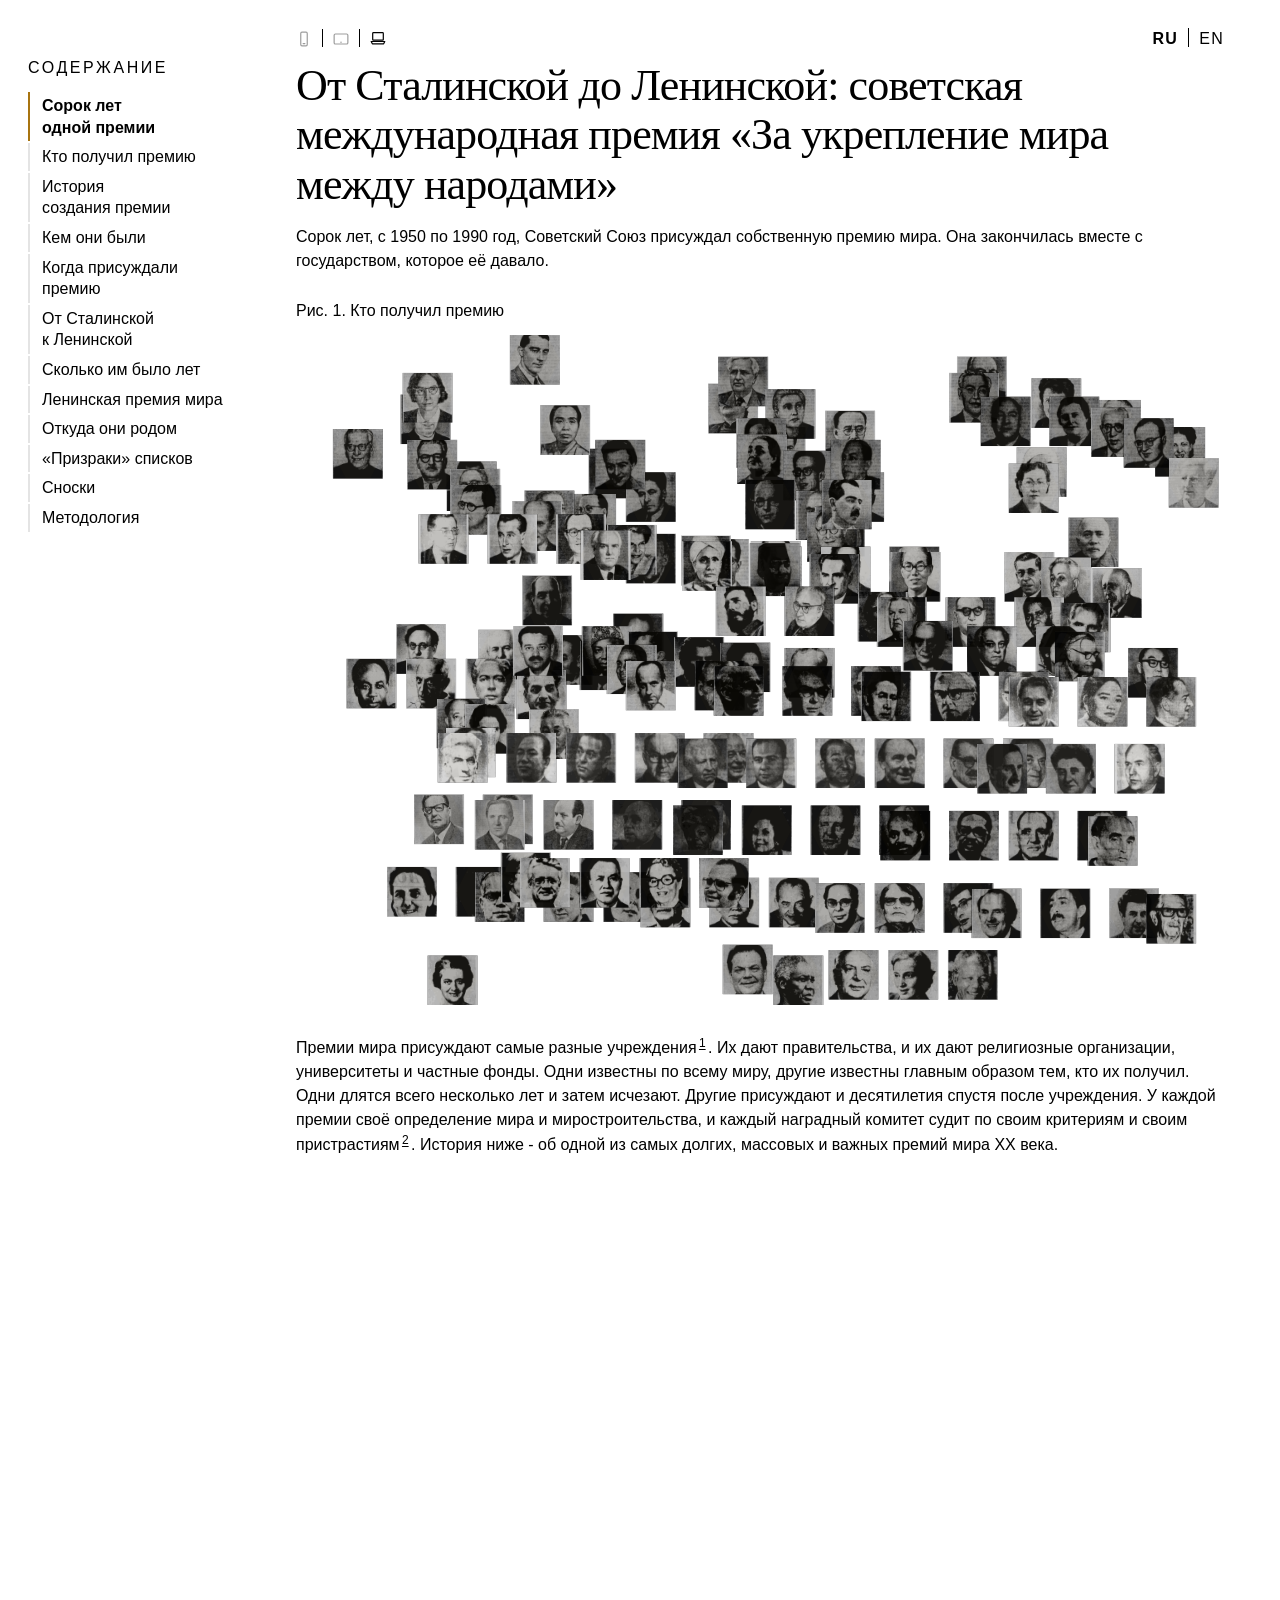
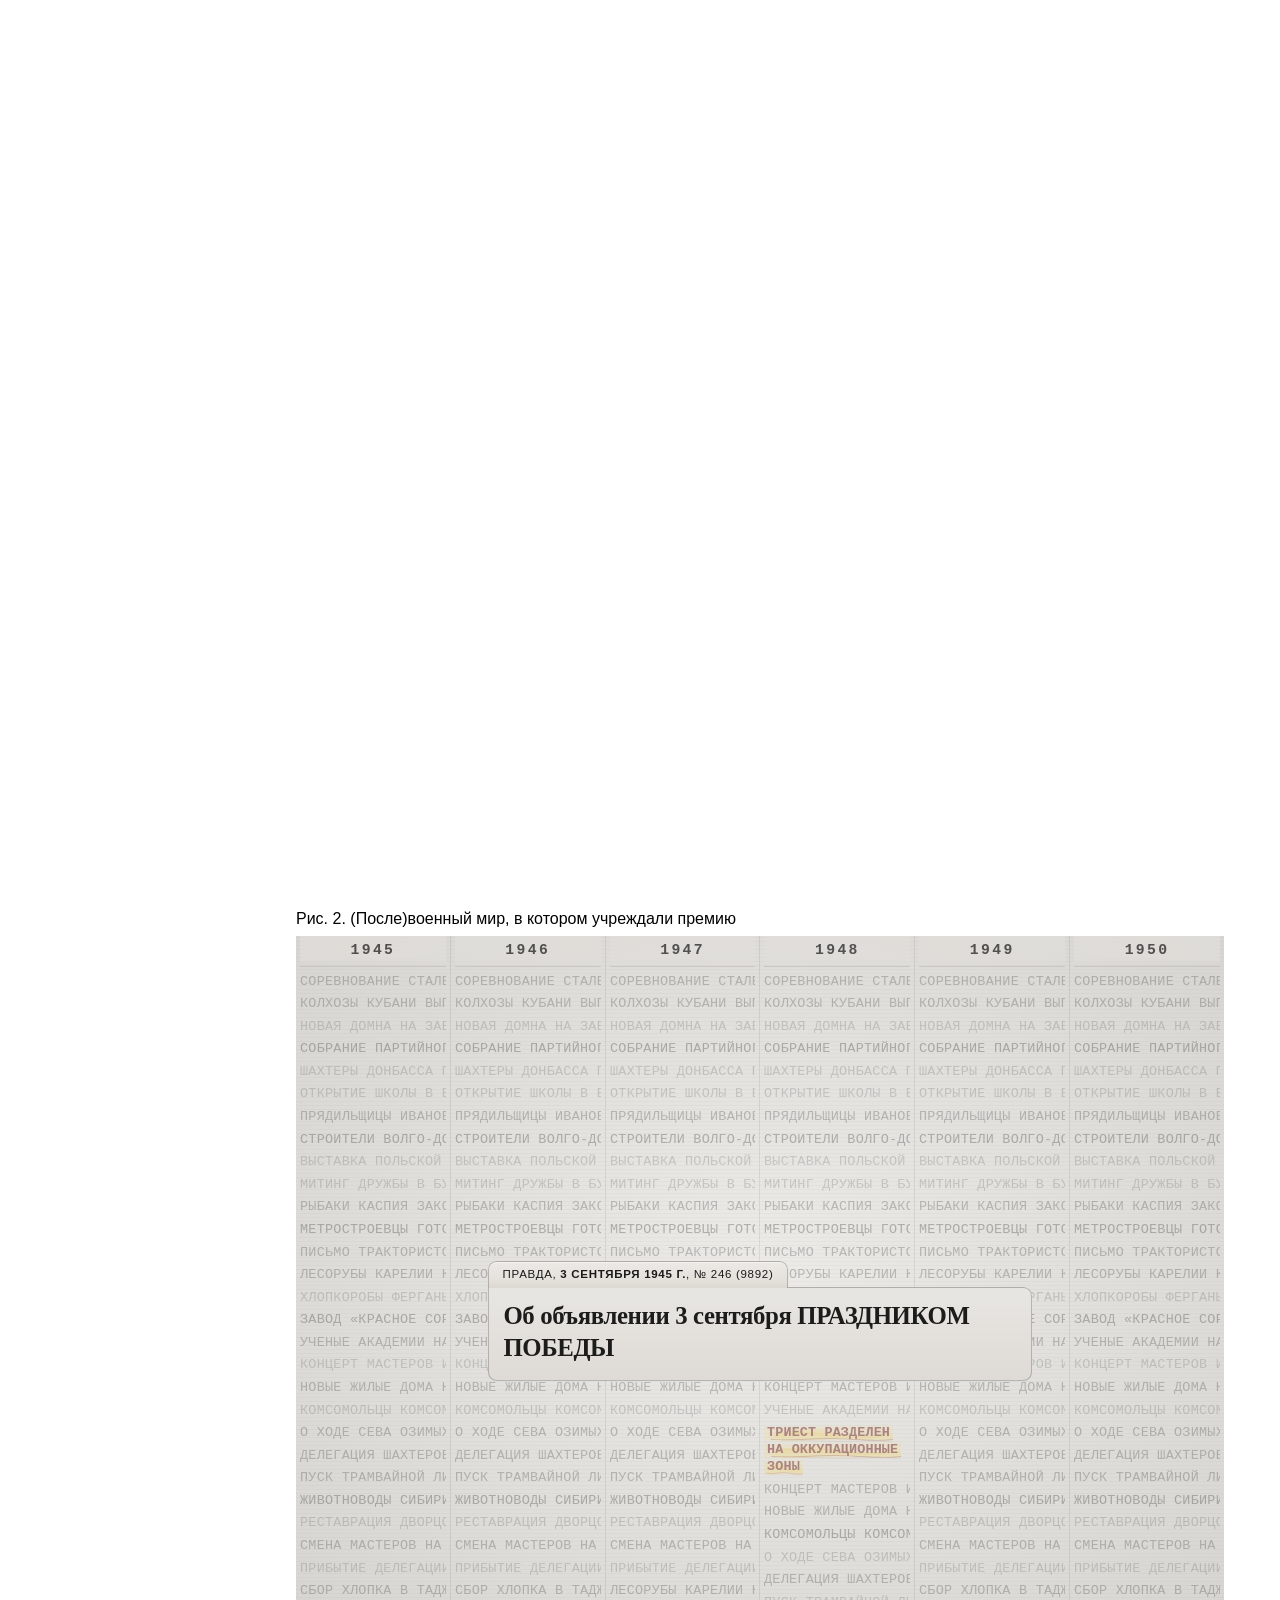
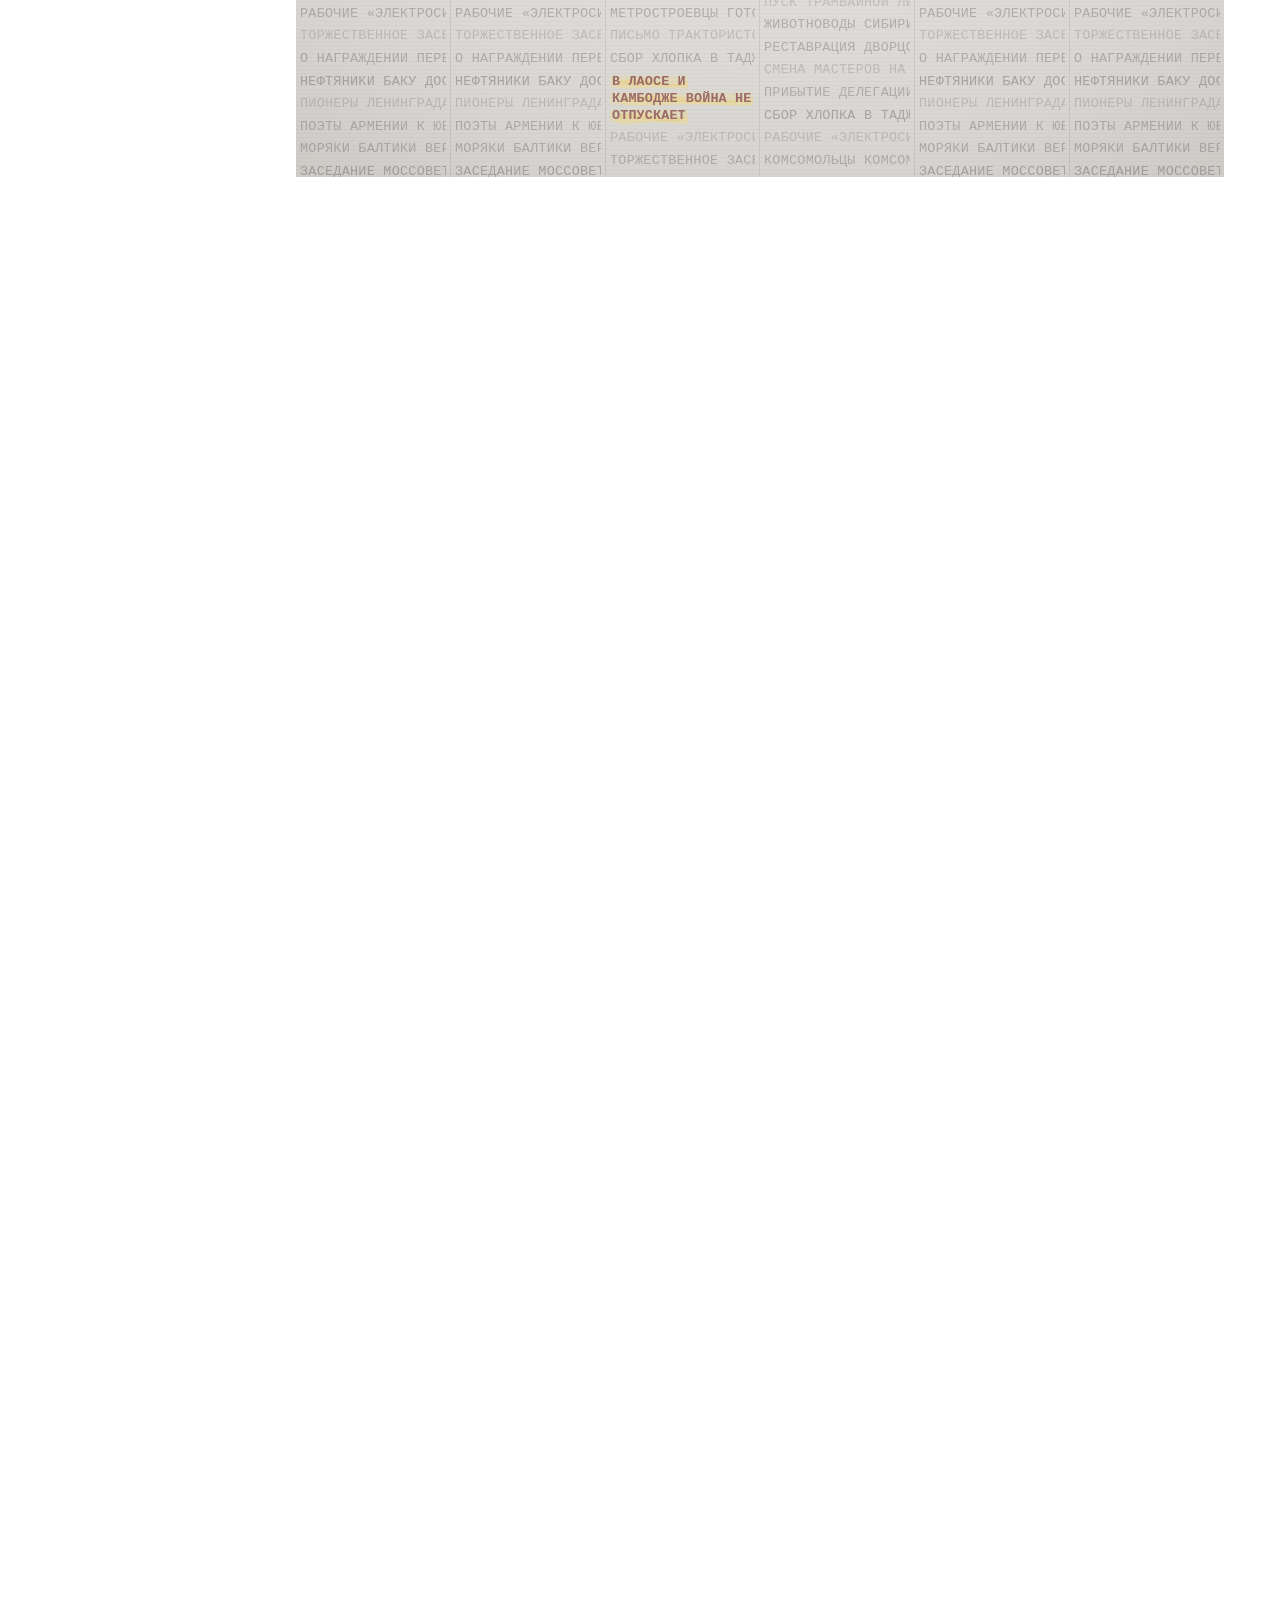
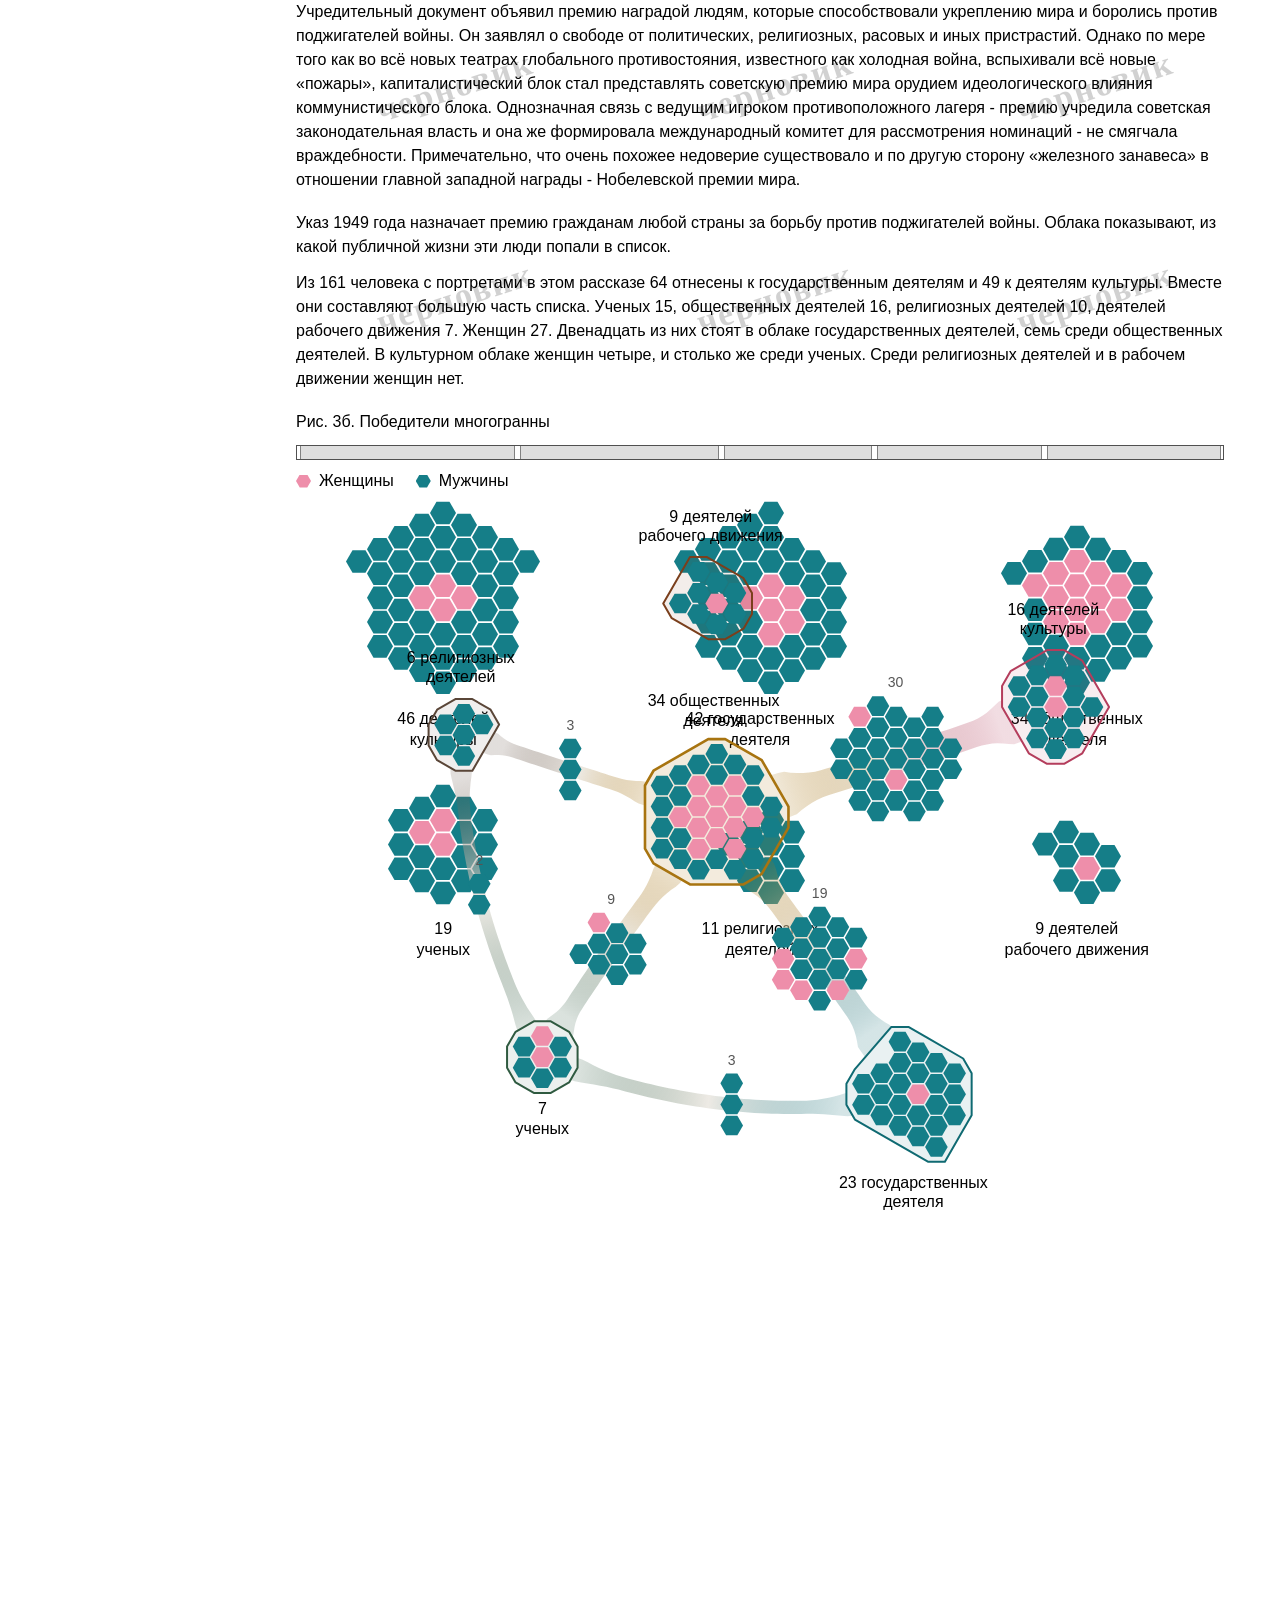
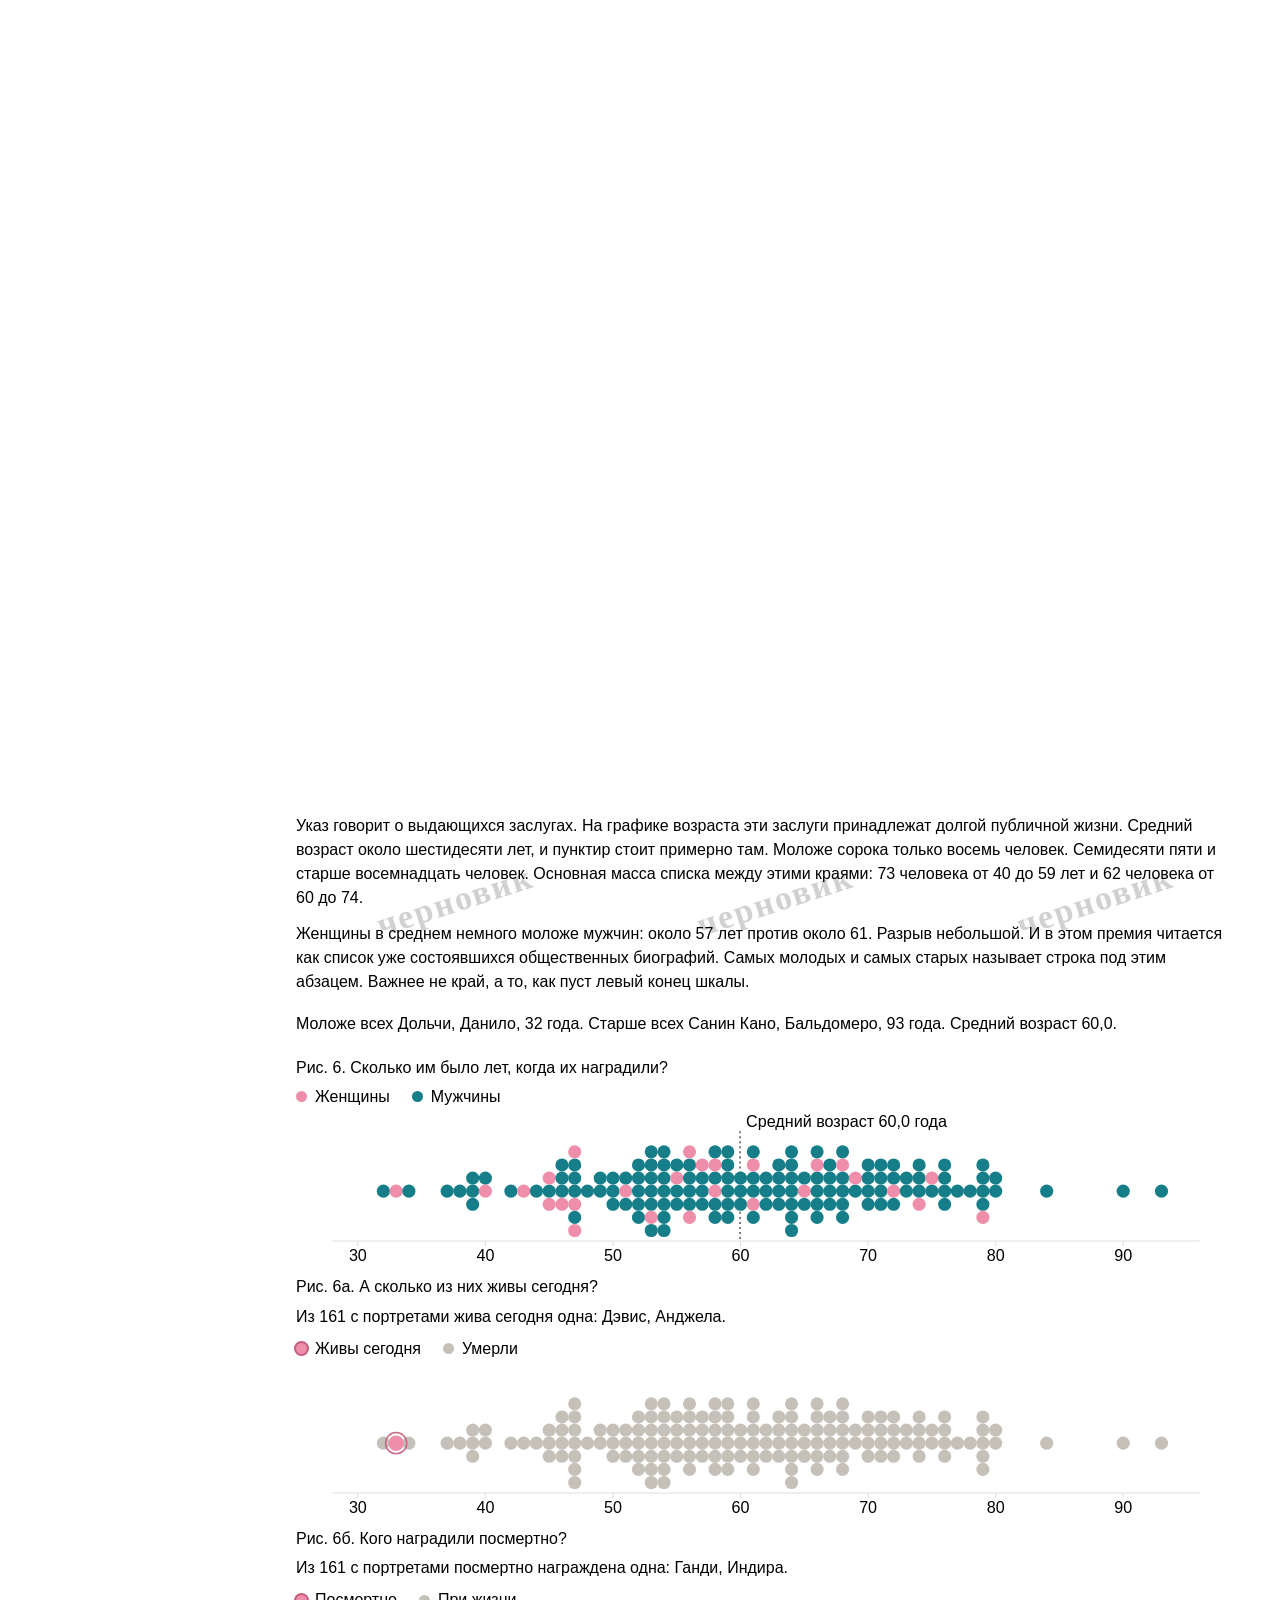
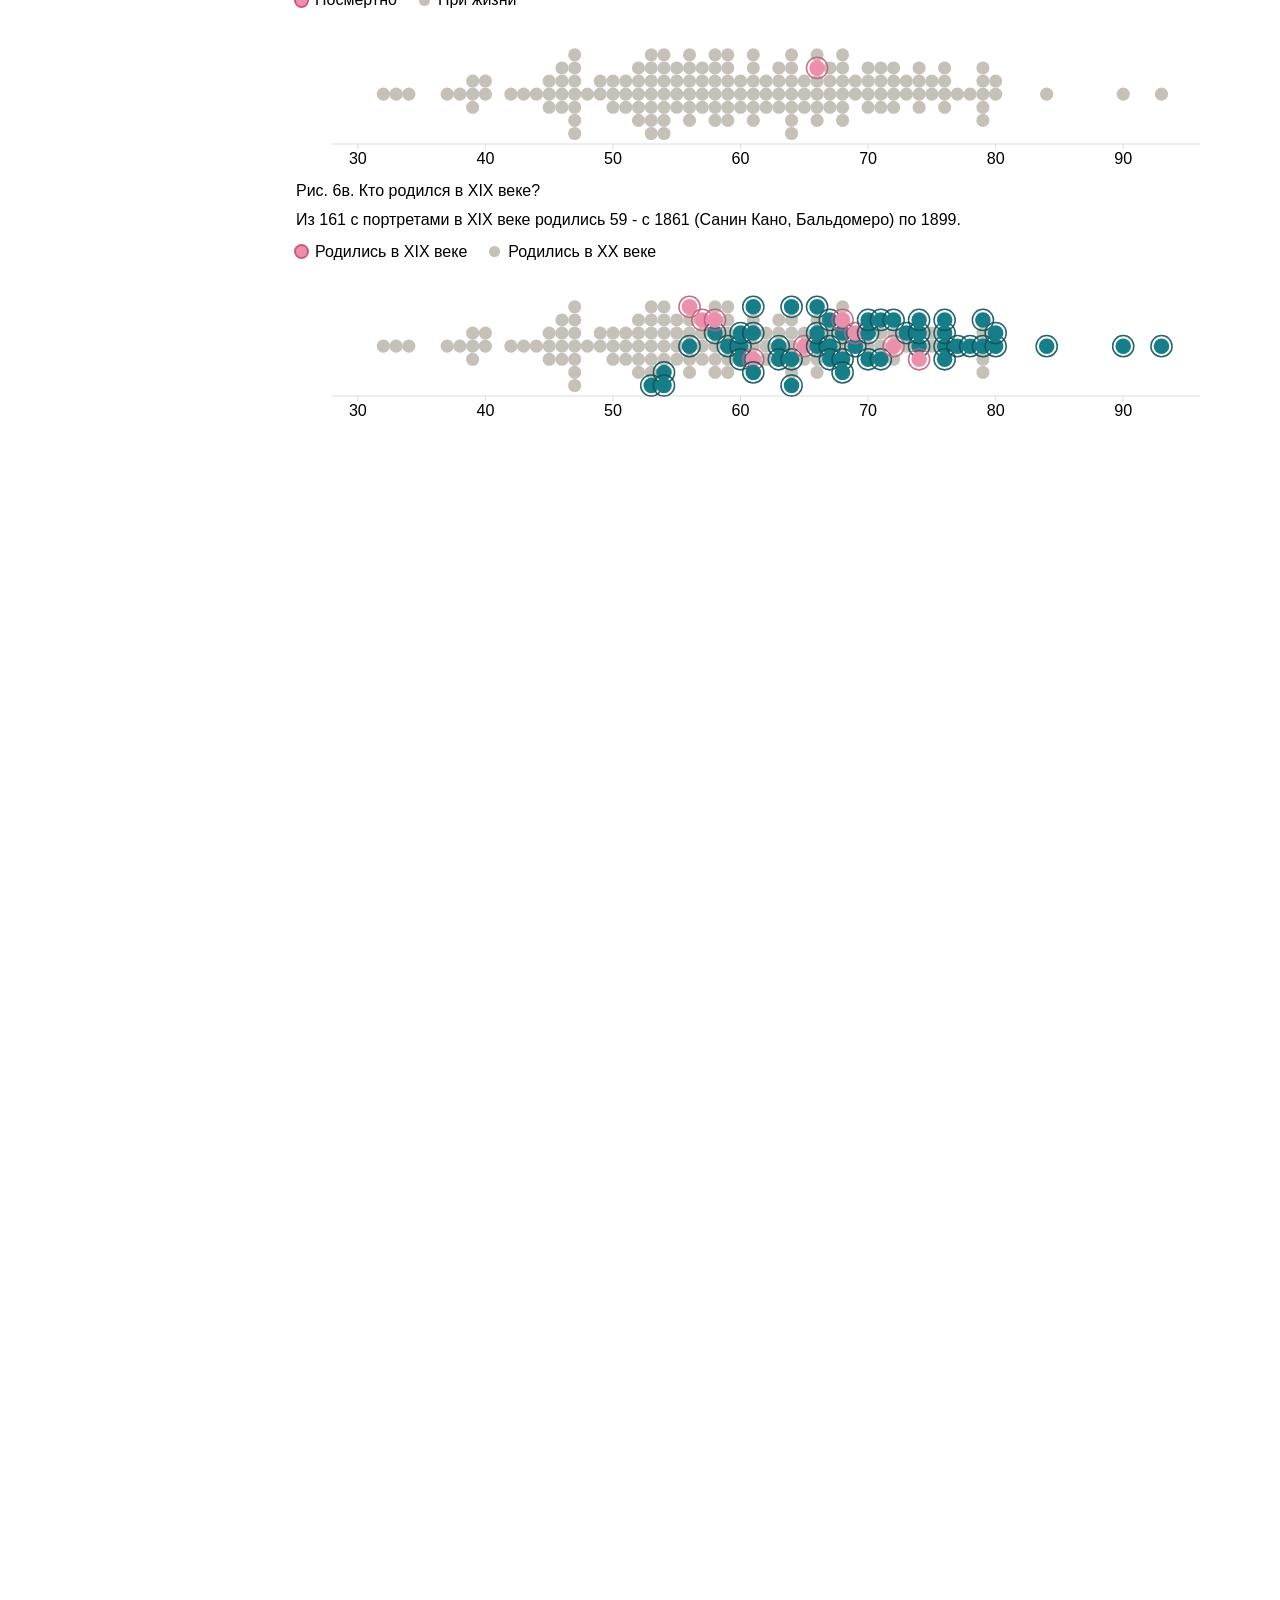
==== commit 0256fb10: "Retell occupations through decree rain and deepen the age cuts. Pravda lines fall before the cloud-t" ====
--- a/viz/laureate-clouds.html
+++ b/viz/laureate-clouds.html
@@ -68,7 +68,6 @@
   <link rel="stylesheet" href="css/charts.css">
   <link rel="stylesheet" href="sections/ages/ages.css">
   <link rel="stylesheet" href="sections/map/map.css">
-  <link rel="stylesheet" href="sections/map/map-narrow.css">
   <link rel="stylesheet" href="sections/map/map-squares.css">
   <link rel="stylesheet" href="sections/tip/tip.css">
   <link rel="stylesheet" href="sections/ghosts/ghosts.css">
@@ -136,7 +135,7 @@
             </header>
             <div class="stage" id="hero"></div>
           </div>
-          <p class="intro" data-i18n="intro" data-i18n-html>Peace prizes are awarded by many kinds of institutions<sup class="fn"><button type="button" class="fn-ref" id="fnref-1" data-fn="1">1</button></sup>. Governments give them, and so do religious organizations, universities, and private foundations. Some are known around the world, and some are known mainly to the people who receive them. Some last only a few years and then disappear. Others are still awarded decades after they were founded. Each prize works from its own definition of peace and of peacebuilding, and each awarding committee judges by its own standards and its own biases<sup class="fn"><button type="button" class="fn-ref" id="fnref-2" data-fn="2">2</button></sup>. The prize followed here is one of the long ones that later closed.</p>
+          <p class="intro" data-i18n="intro" data-i18n-html>Peace prizes are awarded by many kinds of institutions<sup class="fn"><button type="button" class="fn-ref" id="fnref-1" data-fn="1">1</button></sup>. Governments give them, and so do religious organizations, universities, and private foundations. Some are known around the world, and some are known mainly to the people who receive them. Some last only a few years and then disappear. Others are still awarded decades after they were founded. Each prize works from its own definition of peace and of peacebuilding, and each awarding committee judges by its own standards and its own biases<sup class="fn"><button type="button" class="fn-ref" id="fnref-2" data-fn="2">2</button></sup>. The story below is about one of the longest, most mass-scale, and most important peace prizes of the twentieth century.</p>
         </div>
       </div>
     </section>
@@ -205,7 +204,7 @@
         </div>
         </div>
       </blockquote>
-      <figcaption data-i18n="decreeSource" data-i18n-html>The picture is a page of the official newspaper of the Soviet Communist Party devoted to the 70th anniversary of J. V. Stalin, with the printed decree establishing the prize. <a target="_blank" rel="noopener noreferrer" href="https://oldgazette.org/pravda/21121949/text2.html">Transcription of the decree</a>. <a target="_blank" rel="noopener noreferrer" href="https://archive.org/details/1949355_7165">Scan of the issue: Pravda, 21 December 1949, no. 355 (11462), page 2</a>.</figcaption>
+      <figcaption data-i18n="decreeSource" data-i18n-html>The second page of <em>Pravda</em>, the official newspaper of the Soviet Communist Party - an issue devoted to the 70th anniversary of J. Stalin, with the printed decree establishing the Soviet peace prize.<sup class="fn"><button type="button" class="fn-ref" id="fnref-8" data-fn="8">8</button></sup></figcaption>
     </figure>
     <div class="hook" data-i18n="hook" data-i18n-html>
       <p>The International Lenin Prize for Strengthening Peace Among Peoples (until 1955: International Stalin Prize for Strengthening Peace Among Peoples) was established on December 20, 1949, by the Presidium of the Supreme Soviet of the USSR on the occasion of Joseph Stalin's seventieth birthday. It was awarded annually in Moscow to up to ten people.</p>
@@ -214,7 +213,7 @@
       <p>On December 11, 1989, the Supreme Soviet reorganized the awarding of the prize. It was to be awarded every two years; the recipient(s) were to be announced on Lenin's birthday, April 22. Only one more prize was awarded under the new rules until the dissolution of the Soviet Union in 1991.</p>
     </div>
     <div class="essay" data-i18n="coldWarEssay" data-i18n-html>
-      <p>The prize's founding document declared it to be an award for people who contributed to strengthening peace and fought against warmongers. It claimed to be free from political, religious, racial, or other biases. However, as multiple “fires” kept flaring up across various theaters of the global standoff popularized under the name of the Cold War, the Capitalist bloc came to frame the Soviet peace prize as an instrument of ideological influence from the Communist bloc. Unambiguous affiliation—the Soviet legislative branch established it and selected the international committee to discuss the nominations—with the leading player of the rival camp didn't ease the hostility. Notably, a very similar distrust existed on the other side of the “Iron Curtain” regarding the West’s own premier award, the Nobel Peace Prize.</p>
+      <p>The prize's founding document declared it to be an award for people who contributed to strengthening peace and fought against warmongers. It claimed to be free from political, religious, racial, or other biases. However, as multiple “fires” kept flaring up across various theaters of the global standoff popularized under the name of the Cold War, the Capitalist bloc came to frame the Soviet peace prize as an instrument of ideological influence from the Communist bloc. Unambiguous affiliation - the Soviet legislative branch established it and selected the international committee to discuss the nominations - with the leading player of the rival camp didn't ease the hostility. Notably, a very similar distrust existed on the other side of the “Iron Curtain” regarding the West’s own premier award, the Nobel Peace Prize.</p>
     </div>
 
     <section id="occupation">
@@ -222,35 +221,66 @@
         <p>The decree of 1949 assigns the prize to citizens of any country for the struggle against the instigators of war. The clouds show the kind of public life those people brought into the list.</p>
         <p>Of the 161 people with portraits in this telling, 64 are classed as statesmen and 49 as cultural figures. Together they are most of the list. There are 15 scientists, 16 civic leaders, 10 religious figures, and 7 labor-movement figures. Twenty-seven are women. Twelve of the women are in the statesmen cloud, and seven are civic leaders. The cultural cloud holds four women, and so does the scientific cloud. The religious cloud and the labor cloud hold none.</p>
       </div>
-      <p class="lead" id="split-lead"></p>
-      <p class="finding" id="split-finding"></p>
       <div class="occ-scrolly" id="occ-scrolly">
         <div class="occ-pin viz" id="occ-pin">
           <header class="figcap" id="occ-main-cap">
-            <h2><span class="fig-no" id="occ-fig-no" data-i18n="n3">Fig. 3.</span> <span id="cap-occ" data-i18n="capOcc">What work did they do?</span></h2>
+            <h2><span class="fig-no" id="occ-fig-no" data-i18n="n3">Fig. 3.</span> <span id="cap-occ" data-i18n="capOccRain">How the award decree introduced them</span></h2>
           </header>
+          <div class="occ-scrub" id="occ-scrub" hidden>
+            <div class="occ-scrub-bar" aria-hidden="true">
+              <div class="occ-scrub-fill"></div>
+              <div class="occ-scrub-marks" id="occ-scrub-marks"></div>
+            </div>
+            <input
+              class="occ-scrub-input"
+              id="occ-scrub-input"
+              type="range"
+              min="0"
+              max="1000"
+              value="0"
+              step="1"
+              data-i18n-aria="occScrubAria"
+              aria-label="Scrub Fig. 3 stages"
+            >
+          </div>
           <div class="legend" id="occ-legend">
             <span><i class="swatch female"></i> <span data-i18n="female">Female</span></span>
             <span><i class="swatch male"></i> <span data-i18n="male">Male</span></span>
           </div>
           <div class="occ-stage" id="occ-stage">
+            <div class="occ-comments" id="occ-comments" aria-live="polite">
+              <p class="occ-slip" data-step="1" data-i18n="occStackRain">The decrees were rather compact. “Perfection is achieved, not when there is nothing more to add, but when there is nothing left to take away.”</p>
+              <p class="occ-slip" data-step="2" data-i18n="occStackClouds" data-i18n-html>Let’s try to classify them and show them in groups.<sup class="fn"><button type="button" class="fn-ref" id="fnref-5" data-fn="5">5</button></sup></p>
+              <p class="occ-slip" data-step="3" data-i18n="occStackChord" data-i18n-html>Still, for 41% of laureates one class is not enough.<sup class="fn"><button type="button" class="fn-ref" id="fnref-6" data-fn="6">6</button></sup></p>
+              <p class="occ-slip" data-step="4" data-i18n="occStackTriple">Two laureates have three classes at once. That is hard to show visually, but they are scientists, state, public, and cultural figures.</p>
+              <p class="occ-slip" data-step="5" data-i18n="occStackCivic">At the same time, 61 of those 66 multi-class people are also “civic leaders” - the label added most often. Bureaucratic decree language probably cannot hold a life story.</p>
+            </div>
+            <div class="occ-rain-block" id="occ-rain-block">
+              <header class="figcap" id="occ-rain-cap">
+                <h2><span class="fig-no" data-i18n="n3">Fig. 3.</span> <span data-i18n="capOccRain">How the award decree introduced them</span></h2>
+              </header>
+              <div class="occ-rain" id="occ-rain" aria-hidden="true"></div>
+            </div>
             <div class="occ-fig3-block" id="occ-fig3-block">
               <div class="clouds" id="clouds"></div>
             </div>
             <div class="occ-chord-block" id="occ-chord-block">
               <header class="figcap" id="occ-chord-cap">
-                <h2><span class="fig-no" data-i18n="n3a">Fig. 3a.</span> <span data-i18n="capOccChord">Where the classes overlap</span></h2>
+                <h2><span class="fig-no" data-i18n="n3b">Fig. 3b.</span> <span data-i18n="capOccChord">Winners are many-sided</span></h2>
               </header>
               <div id="occ-chord"></div>
             </div>
           </div>
-          <p class="source chart-tech" id="src-occ" data-i18n="srcOcc">Each cloud is one class from WINNER_BIO_occupation_class. Women are drawn toward the center of their cloud. Source: laureates.csv.</p>
-          <p class="lead" id="occ-chord-note"></p>
-          <p class="source chart-tech" id="src-occ-chord" data-i18n="srcOccChord">Each hexagon is a laureate with a Pravda occupation line. Clouds hold, and count, only people with a single class, so their numbers are smaller than in Fig. 3. The class that shares the most people sits in the center, and the other classes ring it like petals. Hexes on the stems between clouds are people Pravda placed in two classes.</p>
+          <p class="source chart-tech" id="src-occ" data-i18n="srcOcc">One main class per person. Women sit nearer the center of their cloud.</p>
+          <p class="lead" id="occ-chord-note" hidden></p>
+          <p class="source chart-tech" id="src-occ-chord" data-i18n="srcOccChord">Stems hold people Pravda placed in two classes.</p>
         </div>
         <div class="occ-steps" id="occ-steps" aria-hidden="true">
+          <div class="occ-step" data-step="rain"></div>
           <div class="occ-step" data-step="clouds"></div>
           <div class="occ-step" data-step="chord"></div>
+          <div class="occ-step" data-step="triple"></div>
+          <div class="occ-step" data-step="civic"></div>
         </div>
       </div>
     </section>
@@ -266,11 +296,11 @@
           <p class="tally" id="year-tally"></p>
           <p class="lead" id="year-lead"></p>
           <header class="figcap">
-            <h2><span class="fig-no" data-i18n="n4">Fig. 4.</span> <span id="cap-year" data-i18n="capYear">Which year did each person receive it?</span></h2>
+            <h2><span class="fig-no" data-i18n="n4">Fig. 4.</span> <span id="cap-year" data-i18n="capYear">In which years were they awarded?</span></h2>
           </header>
           <div class="legend" id="year-legend"></div>
           <div class="chart" id="year-chart"></div>
-          <p class="source chart-tech" id="year-source" data-i18n="srcYear">Each column is one prize cohort, placed at the middle of the year or span in the decree. Women are drawn at the foot of the column. The Stalin Prize runs through 1955; from 1956 the prize is the Lenin Prize, and 1990 is the single Lenin Peace Prize. Source: laureates.csv.</p>
+          <p class="source chart-tech" id="year-source" data-i18n="srcYearSpan">Multi-year cohorts stretch across the years named in the decree; the hatch marks those spans. Single-year prizes stay one square. Women stay at the foot of the stack. Source: laureates.csv.</p>
         </div>
         <div class="years-steps" id="years-steps" aria-hidden="true">
           <div class="years-step" data-step="mid"></div>
@@ -279,7 +309,7 @@
       </div>
       <figure id="announce">
         <header class="figcap">
-          <h2><span class="fig-no" data-i18n="n4a">Fig. 4a.</span> <span id="cap-announce" data-i18n="capAnnounce">When was each prize announced?</span></h2>
+          <h2><span class="fig-no" data-i18n="n4a">Fig. 4a.</span> <span id="cap-announce" data-i18n="capAnnounce">When was each prize announced?</span><sup class="fn"><button type="button" class="fn-ref" id="fnref-9" data-fn="9">9</button></sup></h2>
         </header>
         <div class="legend" id="announce-legend"></div>
         <div class="chart" id="announce-chart"></div>
@@ -289,14 +319,14 @@
 
     <section id="decree-1956">
       <div class="essay" data-i18n="renameEssay" data-i18n-html>
-        <p>On the chart, 1956 is not an empty year. That cohort has seven people with portraits, and the list already counts them as Lenin laureates. Between Stalin’s death and the renaming there are about three years of <em>Pravda</em> — on the order of a thousand issues. The carousel opens on the death announcement and then on ordinary front pages of a party struggle already under way: a crisis of leadership, and conflicting views and strategic plans in politics and the economy. The pattern is familiar — not a repeat, but a rhyme: like the Second Triumvirate after Caesar’s death (Octavian, Antony, Lepidus), or the Thermidorian Reaction in France after Robespierre’s execution. History doesn't repeat itself, but it often rhymes. Most of that carousel is noise for this story. Two frames matter: on 2 July 1956 the paper prints the Central Committee resolution “On overcoming the cult of personality and its consequences”; in September the prize changes its name, and the portrait on the medal.</p>
+        <p>On the chart, 1956 is not an empty year. That cohort has seven people with portraits, and the list already counts them as Lenin laureates. Between Stalin’s death and the renaming there are about three years of <em>Pravda</em> - on the order of a thousand issues. The carousel opens on the death announcement and then on ordinary front pages of a party struggle already under way: a crisis of leadership, and conflicting views and strategic plans in politics and the economy. The pattern is familiar - not a repeat, but a rhyme: like the Second Triumvirate after Caesar’s death (Octavian, Antony, Lepidus), or the Thermidorian Reaction in France after Robespierre’s execution. History doesn't repeat itself, but it often rhymes. Most of that carousel is noise for this story. Two frames matter: on 2 July 1956 the paper prints the Central Committee resolution “On overcoming the cult of personality and its consequences”; in September the prize changes its name, and the portrait on the medal.</p>
         <p>The renaming decree is dated 6 September 1956. It does not found a new prize, and it does not close the old one. The first sentence explains the renaming by the wishes of the committees. The sum does not change: still 100,000 rubles. Point 3 extends to the laureates of 1950-1955 only the diploma and the medal, subparagraphs (a) and (b), and does not extend the cash. Those earlier laureates, as the text above has already said, were asked to hand the medal back for exchange: the old one bears Stalin, the new one bears Lenin. The decree still says each year, and up to ten. No column after 1953 reaches ten.</p>
       </div>
       <figure class="doc" id="destalin-fig">
         <header class="figcap">
           <h2><span class="fig-no" data-i18n="n5">Fig. 5.</span> <span data-i18n="capDestalin">From the Stalin Prize to the Lenin Prize in Pravda</span></h2>
         </header>
-        <div class="destalin" id="destalin" data-i18n-aria="destalinLabel" aria-label="De-Stalinization in Pravda, 1953–1956">
+        <div class="destalin" id="destalin" data-i18n-aria="destalinLabel" aria-label="De-Stalinization in Pravda, 1953-1956">
           <div class="destalin-stage" id="destalin-stage">
             <div class="destalin-rush" id="destalin-rush" aria-hidden="true">
               <div class="destalin-rush-strip" id="destalin-rush-strip"></div>
@@ -321,7 +351,7 @@
                     </div>
                   </blockquote>
                 </div>
-                <p class="source" data-i18n="destalinDeathSource" data-i18n-html>Front page of <em>Pravda</em> announcing the death of J. V. Stalin, including the medical report. <a href="https://archive.org/details/195365_1389">Scan of the issue: Pravda, 6 March 1953, no. 65 (12633), page 1</a>.</p>
+                <p class="source" data-i18n="destalinDeathSource" data-i18n-html>Front page of <em>Pravda</em> announcing the death of J. V. Stalin, including the medical report. <a href="https://archive.org/details/195365_1389" title="Pravda, 6 March 1953, no. 65 (12633), page 1">Scan of the issue</a>.</p>
               </article>
               <article class="destalin-panel is-stop" id="destalin-1953-191" data-destalin="1953-191">
                 <div class="destalin-page destalin-page-ukaz">
@@ -342,7 +372,7 @@
                     </div>
                   </blockquote>
                 </div>
-                <p class="source" data-i18n="destalin1953191Source" data-i18n-html>Front page of <em>Pravda</em> with the Central Committee report and the Presidium decree removing L. P. Beria. <a href="https://archive.org/details/1953191_3088">Scan of the issue: Pravda, 10 July 1953, no. 191 (12759), page 1</a>.</p>
+                <p class="source" data-i18n="destalin1953191Source" data-i18n-html>Front page of <em>Pravda</em> with the Central Committee report and the Presidium decree removing L. P. Beria. <a href="https://archive.org/details/1953191_3088" title="Pravda, 10 July 1953, no. 191 (12759), page 1">Scan of the issue</a>.</p>
               </article>
               <article class="destalin-panel is-stop" id="destalin-1955-040" data-destalin="1955-040">
                 <div class="destalin-page destalin-page-ukaz">
@@ -363,7 +393,7 @@
                     </div>
                   </blockquote>
                 </div>
-                <p class="source" data-i18n="destalin1955040Source" data-i18n-html>Front page of <em>Pravda</em> with the Supreme Soviet session that accepted G. M. Malenkov’s resignation as Chairman of the Council of Ministers. <a href="https://archive.org/details/195540_9158">Scan of the issue: Pravda, 9 February 1955, no. 40 (13338), page 1</a>.</p>
+                <p class="source" data-i18n="destalin1955040Source" data-i18n-html>Front page of <em>Pravda</em> with the Supreme Soviet session that accepted G. M. Malenkov’s resignation as Chairman of the Council of Ministers. <a href="https://archive.org/details/195540_9158" title="Pravda, 9 February 1955, no. 40 (13338), page 1">Scan of the issue</a>.</p>
               </article>
               <article class="destalin-panel is-stop" id="destalin-cult" data-destalin="cult">
                 <div class="destalin-page destalin-page-ukaz">
@@ -384,7 +414,7 @@
                     </div>
                   </blockquote>
                 </div>
-                <p class="source" data-i18n="destalinCultSource" data-i18n-html>Front page of <em>Pravda</em> with the Central Committee resolution on overcoming the cult of personality. <a href="https://archive.org/details/1956184_2372">Scan of the issue: Pravda, 2 July 1956, no. 184 (13847), page 1</a>.</p>
+                <p class="source" data-i18n="destalinCultSource" data-i18n-html>Front page of <em>Pravda</em> with the Central Committee resolution on overcoming the cult of personality. <a href="https://archive.org/details/1956184_2372" title="Pravda, 2 July 1956, no. 184 (13847), page 1">Scan of the issue</a>.</p>
               </article>
               <article class="destalin-panel is-stop is-current" id="destalin-rename" data-destalin="rename">
                 <div class="destalin-page destalin-page-ukaz">
@@ -432,7 +462,7 @@
                     </div>
                   </blockquote>
                 </div>
-                <p class="source" data-i18n="renameSource" data-i18n-html>The picture is a page of <em>Pravda</em> with the printed decree renaming the prize.<sup class="fn"><button type="button" class="fn-ref" id="fnref-3" data-fn="3">3</button></sup> <a href="https://archive.org/details/1956252_3945">Scan of the issue: Pravda, 8 September 1956, no. 252 (13915), page 1</a>.</p>
+                <p class="source" data-i18n="renameSource" data-i18n-html>The picture is a page of <em>Pravda</em> with the printed decree renaming the prize.<sup class="fn"><button type="button" class="fn-ref" id="fnref-3" data-fn="3">3</button></sup> <a href="https://archive.org/details/1956252_3945" title="Pravda, 8 September 1956, no. 252 (13915), page 1">Scan of the issue</a>.</p>
               </article>
             </div>
             <div class="destalin-nav" id="destalin-nav">
@@ -475,16 +505,40 @@
         <div class="chart" id="alive-chart"></div>
         <p class="source chart-tech" id="alive-source" data-i18n="srcAlive">Same age beeswarm as Fig. 6. Marks without a recorded death date stay in color; the rest fade. Living status is WINNER_BIO_living from laureates.csv (no death date on Wikidata). Source: laureates.csv.</p>
       </figure>
+      <figure id="posthumous">
+        <figcaption class="figcap">
+          <h2><span class="fig-no" data-i18n="n6b">Fig. 6b.</span> <span data-i18n="capPosthumous">Who was awarded posthumously?</span></h2>
+        </figcaption>
+        <p class="lead" id="posthumous-lead"></p>
+        <div class="legend" id="posthumous-legend">
+          <span><i class="swatch dot posthumous"></i> <span data-i18n="posthumousYes">Posthumous</span></span>
+          <span><i class="swatch dot dead"></i> <span data-i18n="posthumousNo">Awarded in life</span></span>
+        </div>
+        <div class="chart" id="posthumous-chart"></div>
+        <p class="source chart-tech" id="posthumous-source" data-i18n="srcPosthumous">Same age beeswarm as Fig. 6. A mark is posthumous when the decree says so, or when the recorded death year falls before the announcement year. Source: laureates.csv; decree wording in pravda_occupations.js.</p>
+      </figure>
+      <figure id="century">
+        <figcaption class="figcap">
+          <h2><span class="fig-no" data-i18n="n6c">Fig. 6c.</span> <span data-i18n="capCentury">Who was born in the 19th century?</span></h2>
+        </figcaption>
+        <p class="lead" id="century-lead"></p>
+        <div class="legend" id="century-legend">
+          <span><i class="swatch dot century"></i> <span data-i18n="centuryYes">Born in the 19th century</span></span>
+          <span><i class="swatch dot dead"></i> <span data-i18n="centuryNo">Born in the 20th century</span></span>
+        </div>
+        <div class="chart" id="century-chart"></div>
+        <p class="source chart-tech" id="century-source" data-i18n="srcCentury">Same age beeswarm as Fig. 6. Marks with birth year before 1900 stay in color; the rest fade. Source: laureates.csv (WINNER_BIRTH_year).</p>
+      </figure>
     </section>
 
     <section id="decree-1989">
       <div class="essay" data-i18n="rename1989Essay" data-i18n-html>
-        <p>The resolution is dated 11 December 1989. The full text sits elsewhere — and it is more than a rename.</p>
+        <p>The resolution is dated 11 December 1989. The full text sits elsewhere - and it is more than a rename.</p>
         <p>Only one prize was given under the new name: Mandela, for 1990. The Union dissolved the next year.</p>
       </div>
       <figure class="doc" id="rename-1989-fig">
         <header class="figcap">
-          <h2><span class="fig-no" data-i18n="n7">Fig. 7.</span> <span data-i18n="capRename1989">From the Lenin Prize to the International Lenin Prize in perestroika</span></h2>
+          <h2><span class="fig-no" data-i18n="n7">Fig. 7.</span> <span data-i18n="capRename1989">From “For Strengthening Peace Among Peoples” to the International Lenin Prize in perestroika</span></h2>
         </header>
         <div class="destalin rename-1989" id="rename-1989" data-i18n-aria="rename1989Label" aria-label="The 1989 rewriting of the prize">
           <div class="destalin-stage rename-1989-stage" id="rename-1989-stage">
@@ -506,7 +560,7 @@
                     </div>
                   </blockquote>
                 </div>
-                <p class="source" data-i18n="rename1989PravdaSource" data-i18n-html>Front page of <em>Pravda</em> with a short note on the Presidium meeting. The paper does not print the ukaz. <a href="https://archive.org/details/1989346_4216">Scan of the issue: Pravda, 12 December 1989, no. 346 (26064), page 1</a>.</p>
+                <p class="source" data-i18n="rename1989PravdaSource" data-i18n-html>Front page of <em>Pravda</em> with a short note on the Presidium meeting. Details are not printed. <a href="https://archive.org/details/1989346_4216" title="Pravda, 12 December 1989, no. 346 (26064), page 1">Scan of the issue</a>.</p>
               </article>
               <article class="destalin-panel is-stop" id="rename-1989-ukaz" data-rename1989="ukaz">
                 <div class="destalin-page destalin-page-ukaz">
@@ -525,7 +579,7 @@
                     </div>
                   </blockquote>
                 </div>
-                <p class="source" data-i18n="rename1989UkazSource" data-i18n-html>Resolution of the Presidium of the Supreme Soviet of the USSR of 11 December 1989, No. 905-1. <a href="http://pravo.levonevsky.org/baza/soviet/sssr1118.htm">Full text of the resolution</a>. <a href="https://vedomosti.sssr.su/1989/29/">Vedomosti, 1989, no. 27, art. 534</a>.</p>
+                <p class="source" data-i18n="rename1989UkazSource" data-i18n-html>Resolution on the last change to the prize.<sup class="fn"><button type="button" class="fn-ref" id="fnref-7" data-fn="7">7</button></sup> <a href="http://pravo.levonevsky.org/baza/soviet/sssr1118.htm">Full text</a>.</p>
               </article>
               <article class="destalin-panel is-stop" id="rename-1989-statute" data-rename1989="statute">
                 <div class="destalin-page destalin-page-ukaz">
@@ -564,35 +618,11 @@
         <p>The same decree says: citizens of any country, with no regard to political, religious, and racial differences. The map tests the geography in that sentence. It does not test the rest. Birth is not citizenship, and it is not the country that put a person forward. A prize that was a domestic honor of the Soviet Union would have piled its births up there.</p>
         <p>The births pile up elsewhere. The largest numbers on record are France, 12, then Germany, 12, the United States, 9, and India, 6. Germany is one label in the file, with East and West not split. Russia and Ukraine together account for eight births. No other Soviet republic appears as a birth country. More than fifty birth countries are named, so the list is wide. Every recorded birth has coordinates on the map. The world of this prize is mostly a world of people born outside the state that signed it.</p>
       </div>
-      <p class="lead" id="map-lead"></p>
-      <figure class="viz">
-        <figcaption class="figcap">
-          <h2><span class="fig-no" data-i18n="n8">Fig. 8.</span> <span data-i18n="capMap">Where were they born?</span></h2>
-        </figcaption>
-      <div class="chart" id="map-chart"></div>
-      </figure>
-      <p class="source chart-tech" id="map-source"></p>
-      <p class="lead" id="map-squares-lead"></p>
-      <figure class="viz">
-        <figcaption class="figcap">
-          <h2><span class="fig-no" data-i18n="n8a">Fig. 8a.</span> <span data-i18n="capMapSquares">Births by region</span></h2>
-        </figcaption>
-        <div class="chart" id="map-squares-chart"></div>
-      </figure>
-      <p class="source chart-tech" id="map-squares-source"></p>
-      <p class="lead" id="map-flight-lead"></p>
-      <figure class="viz">
-        <figcaption class="figcap">
-          <h2><span class="fig-no" data-i18n="n8c">Fig. 8c.</span> <span data-i18n="capMapFlight">From birth region to Pravda’s region</span></h2>
-        </figcaption>
-        <div class="chart" id="map-flight-chart"></div>
-      </figure>
-      <p class="source chart-tech" id="map-flight-source"></p>
       <div class="map-seq-block is-sticky" id="map-seq-block">
         <div class="map-seq-pin" id="map-seq-pin">
           <figure class="viz">
             <figcaption class="figcap">
-              <h2><span class="fig-no" data-i18n="n8ya">Fig. 8я.</span> <span data-i18n="capMapSeq">Where are they from?</span></h2>
+              <h2><span class="fig-no" data-i18n="n8">Fig. 8.</span> <span data-i18n="capMapSeq">Where are they from?</span></h2>
             </figcaption>
             <div class="map-seq-scrub" id="map-seq-scrub">
               <div class="map-seq-scrub-bar" aria-hidden="true">
@@ -610,7 +640,7 @@
                 value="0"
                 step="1"
                 data-i18n-aria="mapSeqScrubAria"
-                aria-label="Scrub Fig. 8я stages"
+                aria-label="Scrub Fig. 8 stages"
               >
             </div>
             <div class="map-seq-stage">
@@ -643,7 +673,7 @@
       <h2 data-i18n="hGhost">Ghost winners</h2>
       <div class="essay" data-i18n="ghostEssay" data-i18n-html>
         <p>Six names sit outside the portrait charts above. Louis Aragon, Funmilayo Ransome-Kuti, Hikmat Abu Zayd, Sam Nujoma, Charilaos Florakis, and Abdul Sattar Edhi appear on secondary lists, but this telling does not count them with the 161 until the paper trail is settled.</p>
-        <p>Online pages, language Wikipedias, and even the Yearbook of the Great Soviet Encyclopedia do not always agree. Other Soviet orders and medals, and other international prizes, can pull a name into an encyclopedia entry or a web list without proving a Lenin Peace Prize decree in <em>Pravda</em>. The decisive holding would be fond R-9522 in the State Archive of the Russian Federation — read in person, not only through a database record.</p>
+        <p>Online pages, language Wikipedias, and even the Yearbook of the Great Soviet Encyclopedia do not always agree. Other Soviet orders and medals, and other international prizes, can pull a name into an encyclopedia entry or a web list without proving a Lenin Peace Prize decree in <em>Pravda</em>. The decisive holding would be fond R-9522 in the State Archive of the Russian Federation - read in person, not only through a database record.</p>
         <p>The wall below holds those six. Sample scans, neighboring awards, and pictures of where they came from will join them here. Until the paper trail is settled, the charts above stay with faces we can show.</p>
       </div>
       <div class="viz">
@@ -690,19 +720,39 @@
           <a class="footnotes-back" href="#fnref-2" data-i18n="fnBackLink">To the text</a>
         </li>
         <li id="fn-3">
-          <span data-i18n="fn3" data-i18n-html>The decree is also available online in the official bulletin of state acts of the Soviet Supreme Soviet — a rough analogue of the American Federal Register. <a href="https://docs.historyrussia.org/ru/nodes/[base64]#mode/inspect/page/1/zoom/4">Scan: Vedomosti of the Supreme Soviet of the USSR, 1956, no. 18, art. 393, page 258</a>.</span>
+          <span data-i18n="fn3" data-i18n-html>The decree is also available online in the official bulletin of state acts of the Soviet Supreme Soviet - a rough analogue of the American Federal Register. <a href="https://docs.historyrussia.org/ru/nodes/[base64]#mode/inspect/page/1/zoom/4">Scan: Vedomosti of the Supreme Soviet of the USSR, 1956, no. 18, art. 393, page 258</a>.</span>
           <a class="footnotes-back" href="#fnref-3" data-i18n="fnBackLink">To the text</a>
         </li>
         <li id="fn-4">
           <span data-i18n="fn4" data-i18n-html>“Regions” here are working bins for the map, not political borders. Europe and Asia are split into geographic subregions from birth coordinates; in North America the United States, Canada, and Cuba stand alone, with Central America and the Caribbean as the rest; Africa, South America, and Oceania stay whole. That keeps the squares comparable even when twentieth-century state borders moved.</span>
           <a class="footnotes-back" href="#fnref-4" data-i18n="fnBackLink">To the text</a>
         </li>
+        <li id="fn-5">
+          <span data-i18n="fn5" data-i18n-html>“Classes” are set by the author of this work. First, for simplicity, we take the first word (phrase) in the decree and assign it to one of six “classes.” For example, “to the honorary director of the École Normale (Higher Normal School) at Sèvres” - scientist; “to a woman writer” - cultural figure.</span>
+          <a class="footnotes-back" href="#fnref-5" data-i18n="fnBackLink">To the text</a>
+        </li>
+        <li id="fn-6">
+          <span data-i18n="fn6" data-i18n-html>66 out of 161 laureates are described in the decree with more than one phrase. For example, “to a professor, member of parliament”; “to a pastor, public figure”; “to a public and state figure”; “to a professor of international and church law at the University of Graz.” We classify both and visualize the overlap.</span>
+          <a class="footnotes-back" href="#fnref-6" data-i18n="fnBackLink">To the text</a>
+        </li>
+        <li id="fn-7">
+          <span data-i18n="fn7" data-i18n-html>Also mentioned in the official bulletin of state acts of the Soviet Supreme Soviet, <a href="https://vedomosti.sssr.su/1989/29/">1989, no. 27, art. 534</a>, but not scanned.</span>
+          <a class="footnotes-back" href="#fnref-7" data-i18n="fnBackLink">To the text</a>
+        </li>
+        <li id="fn-8">
+          <span data-i18n="fn8" data-i18n-html>The most accessible online documents on the subject of this project. The <a href="https://ru.wikisource.org/wiki/Указ_Президиума_ВС_СССР_от_24.03.1951_о_дипломе_лауреата_международной_Сталинской_премии_«За_укрепление_мира_между_народами»">decree on the diploma</a> and the <a href="https://ru.wikisource.org/wiki/Указ_Президиума_ВС_СССР_от_24.03.1951_о_золотой_нагрудной_медали_лауреата_международной_Сталинской_премии_«За_укрепление_мира_между_народами»">decree on the gold breast medal</a> are on Wikisource. A transcription of the founding decree is also on <a href="https://oldgazette.org/pravda/21121949/text2.html#1">oldgazette.org</a>.</span>
+          <a class="footnotes-back" href="#fnref-8" data-i18n="fnBackLink">To the text</a>
+        </li>
+        <li id="fn-9">
+          <span data-i18n="fn9" data-i18n-html>For many freedom fighters, and often in the Cold War more broadly, award, announcement, and handover were not the same day. Take Nelson Mandela. <em>Award:</em> the decision was taken to give him the International Lenin Peace Prize. <em>Announcement:</em> the decision was made public, for example in <em>Pravda</em>. <em>Honoring:</em> Mandela was named a laureate. <em>Handover:</em> the prize was physically given to him - he collected it only twelve years later (<a href="https://www.deseret.com/2002/10/30/19685808/mandela-finally-picks-up-his-lenin-peace-prize/">Deseret News, 30 October 2002</a>). The charts here follow the year named in the decree and the announcement day, not the day the medal changed hands.</span>
+          <a class="footnotes-back" href="#fnref-9" data-i18n="fnBackLink">To the text</a>
+        </li>
       </ol>
     </section>
     <footer class="methodology" id="method">
       <h2 data-i18n="methTitle">Methodology</h2>
       <ol>
-        <li data-i18n="meth1" data-i18n-html>Primary source for the list: scanned issues of <em>Pravda</em>, read decree by decree. Secondary checks: year-by-year lists on the prize pages in <a target="_blank" rel="noopener noreferrer" href="https://de.wikipedia.org/wiki/Internationaler_Lenin-Friedenspreis">German</a>, <a target="_blank" rel="noopener noreferrer" href="https://ru.wikipedia.org/wiki/%D0%9C%D0%B5%D0%B6%D0%B4%D1%83%D0%BD%D0%B0%D1%80%D0%BE%D0%B4%D0%BD%D0%B0%D1%8F_%D0%9B%D0%B5%D0%BD%D0%B8%D0%BD%D1%81%D0%BA%D0%B0%D1%8F_%D0%BF%D1%80%D0%B5%D0%BC%D0%B8%D1%8F_%C2%AB%D0%97%D0%B0_%D1%83%D0%BA%D1%80%D0%B5%D0%BF%D0%BB%D0%B5%D0%BD%D0%B8%D0%B5_%D0%BC%D0%B8%D1%80%D0%B0_%D0%BC%D0%B5%D0%B6%D0%B4%D1%83_%D0%BD%D0%B0%D1%80%D0%BE%D0%B4%D0%B0%D0%BC%D0%B8%C2%BB">Russian</a>, and <a target="_blank" rel="noopener noreferrer" href="https://en.wikipedia.org/wiki/Lenin_Peace_Prize">English</a> Wikipedia; the Yearbook of the Great Soviet Encyclopedia (Ежегодник Большой советской энциклопедии); and a database of the archive of the Committee on the International Lenin Peace Prizes, 1949–1991 (<a target="_blank" rel="noopener noreferrer" href="https://guides.rusarchives.ru/terms/6/346/mezhdunarodnye-otnosheniya">fond R-9522, 1 inventory, 194 files, extreme dates 1949–1991, State Archive of the Russian Federation</a>).</li>
+        <li data-i18n="meth1" data-i18n-html>Primary source for the list: scanned issues of <em>Pravda</em>, read decree by decree. Secondary checks: year-by-year lists on the prize pages in <a target="_blank" rel="noopener noreferrer" href="https://de.wikipedia.org/wiki/Internationaler_Lenin-Friedenspreis">German</a>, <a target="_blank" rel="noopener noreferrer" href="https://ru.wikipedia.org/wiki/%D0%9C%D0%B5%D0%B6%D0%B4%D1%83%D0%BD%D0%B0%D1%80%D0%BE%D0%B4%D0%BD%D0%B0%D1%8F_%D0%9B%D0%B5%D0%BD%D0%B8%D0%BD%D1%81%D0%BA%D0%B0%D1%8F_%D0%BF%D1%80%D0%B5%D0%BC%D0%B8%D1%8F_%C2%AB%D0%97%D0%B0_%D1%83%D0%BA%D1%80%D0%B5%D0%BF%D0%BB%D0%B5%D0%BD%D0%B8%D0%B5_%D0%BC%D0%B8%D1%80%D0%B0_%D0%BC%D0%B5%D0%B6%D0%B4%D1%83_%D0%BD%D0%B0%D1%80%D0%BE%D0%B4%D0%B0%D0%BC%D0%B8%C2%BB">Russian</a>, and <a target="_blank" rel="noopener noreferrer" href="https://en.wikipedia.org/wiki/Lenin_Peace_Prize">English</a> Wikipedia; the Yearbook of the Great Soviet Encyclopedia (Ежегодник Большой советской энциклопедии); and a database of the archive of the Committee on the International Lenin Peace Prizes, 1949-1991 (<a target="_blank" rel="noopener noreferrer" href="https://guides.rusarchives.ru/terms/6/346/mezhdunarodnye-otnosheniya">fond R-9522, 1 inventory, 194 files, extreme dates 1949-1991, State Archive of the Russian Federation</a>).</li>
         <li data-i18n="meth2" data-i18n-html>Where a Wikipedia footnote or encyclopedia year-list points to a decree, the issue is read in the scanned <em>Pravda</em> archives and the paper is treated as decisive. Disagreements between language Wikipedias, the Yearbook of the Great Soviet Encyclopedia, and other online lists are held for the ghost section. Picasso and Niemeyer keep the years those pages give them when a matching decree line is still open. Fond R-9522 would be the fullest FOIA-like holding; that fund was not opened in person for this project.</li>
         <li data-i18n="meth3">The prize year is the year named in the decree, not the day the medal was handed over.</li>
         <li data-i18n="meth4">Stalin prizes for 1951-1955 were announced in December of that year. The 1950 prize was announced on 6 April 1951. Lenin prizes were usually announced around 1 May and named the previous year, or a span such as 1968-1969.</li>
@@ -716,14 +766,17 @@
         <li data-i18n="meth12">Charts before the ghost section count only the 161 laureates who have a portrait file here. The six without portraits are held for that closing section.</li>
       </ol>
     </footer>
-    <button type="button" class="dev-plain-toggle" id="dev-plain-toggle" aria-pressed="false">dev: drop section colors</button>
-    <button type="button" class="dev-plain-toggle" id="dev-tech-toggle" aria-pressed="false">dev: drop chart tech notes</button>
-    <button type="button" class="dev-plain-toggle" id="dev-press-click-toggle" aria-pressed="false">dev: press titles clickable</button>
-    <nav class="dev-hero-mode" id="hero-mode" aria-label="Hero mode">
-      <button type="button" class="dev-plain-toggle" data-hero-mode="wall">hero: wall</button>
-      <button type="button" class="dev-plain-toggle" data-hero-mode="hex">hero: hex</button>
-      <button type="button" class="dev-plain-toggle" data-hero-mode="dove">hero: dove</button>
-    </nav>
+    <details class="dev-controls" open>
+      <summary>dev controls</summary>
+      <button type="button" class="dev-plain-toggle" id="dev-plain-toggle" aria-pressed="false">dev: drop section colors</button>
+      <button type="button" class="dev-plain-toggle" id="dev-tech-toggle" aria-pressed="false">dev: drop chart tech notes</button>
+      <button type="button" class="dev-plain-toggle" id="dev-press-click-toggle" aria-pressed="false">dev: press titles clickable</button>
+      <nav class="dev-hero-mode" id="hero-mode" aria-label="Hero mode">
+        <button type="button" class="dev-plain-toggle" data-hero-mode="wall">hero: wall</button>
+        <button type="button" class="dev-plain-toggle" data-hero-mode="hex">hero: hex</button>
+        <button type="button" class="dev-plain-toggle" data-hero-mode="dove">hero: dove</button>
+      </nav>
+    </details>
   </div>
   </div>
   </div>
@@ -758,12 +811,15 @@
   <script src="sections/hero/hero-canvas.js"></script>
   <script src="sections/hero/hero.js"></script>
   <script src="sections/occupations/occupations.js"></script>
+  <script src="sections/occupations/occupations-rain.js"></script>
   <script src="sections/occupations/occupations-morph.js"></script>
   <script src="sections/years/years-narrow.js"></script>
   <script src="sections/years/years.js"></script>
   <script src="sections/years/years-announce.js"></script>
   <script src="sections/ages/ages.js"></script>
   <script src="sections/ages/ages-alive.js"></script>
+  <script src="sections/ages/ages-posthumous.js"></script>
+  <script src="sections/ages/ages-century.js"></script>
   <script src="sections/ghosts/ghosts.js"></script>
   <script src="sections/tip/tip.js"></script>
   <script src="sections/decree/decree.js"></script>
--- a/viz/sections/press/press.css
+++ b/viz/sections/press/press.css
@@ -377,7 +377,8 @@
   padding: 1.25rem 0.75rem 1.5rem;
 }
 
-/* Core founding Pravda (1949): becomes the main stage piece as fade rises. */
+/* Core founding Pravda (1949): becomes the main stage piece as fade rises.
+   No card chrome - other decrees are scan + plain source, not a framed panel. */
 .press-stage > .doc {
   position: absolute;
   z-index: 4;
@@ -389,18 +390,14 @@
   height: fit-content;
   max-height: calc(100% - 1rem);
   margin: auto;
-  padding: 0.55rem 0.55rem 0.65rem;
-  overflow: hidden;
-  border: 1px solid rgba(70, 70, 68, 0.34);
-  background: #f4f3f0;
-  box-shadow:
-    0 1px 0 rgba(255, 255, 255, 0.65) inset,
-    0 14px 34px rgba(40, 40, 38, 0.18);
+  padding: 0;
+  overflow: visible;
+  border: 0;
+  background: transparent;
+  box-shadow: none;
   opacity: var(--fade, 0);
   transition:
     opacity 0.35s linear,
-    border-color 0.25s linear,
-    box-shadow 0.25s linear,
     width 0.25s linear;
 }
 
@@ -422,10 +419,11 @@
 }
 
 .press-stage > .doc figcaption {
-  margin: 0.55rem 0 0;
-  padding: 0.35rem 0.15rem 0.1rem;
-  border-top: 1px solid rgba(70, 70, 68, 0.16);
-  background: #f4f3f0;
+  margin: 0.75rem 0 0;
+  padding: 0;
+  border: 0;
+  background: transparent;
+  line-height: 1.5;
 }
 
 .press-stage:has(#decree-1949 .ukaz:not(.is-open)) > .doc {
@@ -445,7 +443,6 @@
 .press-stage > .doc.is-awaiting {
   z-index: 2;
   pointer-events: none;
-  box-shadow: 0 6px 16px rgba(40, 40, 38, 0.06);
 }
 
 .press-stage > .doc.is-awaiting .ukaz-original,
--- a/viz/sections/footnotes/footnotes.css
+++ b/viz/sections/footnotes/footnotes.css
@@ -54,7 +54,7 @@
   min-height: min(10rem, 70vh);
   max-height: min(70vh, 24rem);
   background: #e2e2e2;
-  border: 1px solid #b0b0b0;
+  border: 2px solid #9a9a9a;
   border-bottom: 0;
   border-radius: 10px 10px 0 0;
 }
@@ -77,6 +77,15 @@
   text-transform: uppercase;
   text-align: left;
   cursor: pointer;
+}
+
+#fn-title {
+  display: inline-block;
+  padding: 0.22em 0.55em 0.18em;
+  border: 1px solid rgba(26, 26, 26, 0.28);
+  background: rgba(255, 255, 255, 0.72);
+  border-radius: 3px;
+  line-height: 1.25;
 }
 
 .fn-chevron {
--- a/viz/css/sections.css
+++ b/viz/css/sections.css
@@ -123,9 +123,30 @@
   outline-offset: -1px;
 }
 
+.dev-controls {
+  margin: 28px 0 0;
+}
+
+.dev-controls > summary {
+  display: list-item;
+  width: fit-content;
+  padding: 8px 12px;
+  border: 1px dashed #888;
+  background: #f7f7f7;
+  color: #333;
+  font: inherit;
+  font-size: 0.85rem;
+  cursor: pointer;
+}
+
+.dev-controls > summary:focus-visible {
+  outline: 1px solid #000;
+  outline-offset: 3px;
+}
+
 .dev-plain-toggle {
   display: block;
-  margin: 28px 0 0;
+  margin: 10px 0 0;
   padding: 8px 12px;
   border: 1px dashed #888;
   background: #f7f7f7;
--- a/viz/sections/hero/hero.css
+++ b/viz/sections/hero/hero.css
@@ -23,7 +23,7 @@
 
 .hero-chart {
   box-sizing: border-box;
-  /* Same duration/easing as mark flight — text rides up with the morph. */
+  /* Same duration/easing as mark flight - text rides up with the morph. */
   transition: height var(--hero-morph-ms, 1350ms) cubic-bezier(0.4, 0, 0.2, 1);
 }
 
@@ -67,7 +67,7 @@
   overflow: visible;
 }
 
-/* Stack of framed captions — rides up onto the dove (JS scrub). */
+/* Stack of framed captions - rides up onto the dove (JS scrub). */
 .hero-count-stack {
   position: absolute;
   left: 50%;
--- a/viz/sections/occupations/occupations.css
+++ b/viz/sections/occupations/occupations.css
@@ -18,24 +18,150 @@
   display: contents;
 }
 
-.occ-scrolly:not(.is-sticky) #occ-main-cap { order: 1; }
-.occ-scrolly:not(.is-sticky) #occ-legend { order: 2; }
-.occ-scrolly:not(.is-sticky) #occ-fig3-block { order: 3; }
-.occ-scrolly:not(.is-sticky) #src-occ { order: 4; }
+/* Narrow story (no sticky): button slips sit in the center of each chart. */
+.occ-scrolly:not(.is-sticky) #occ-comments {
+  display: none;
+}
+
+.occ-scrolly:not(.is-sticky) #occ-rain-block { order: 1; }
+.occ-scrolly:not(.is-sticky) #occ-main-cap { order: 2; }
+.occ-scrolly:not(.is-sticky) #occ-legend { order: 3; }
+.occ-scrolly:not(.is-sticky) #occ-fig3-block { order: 4; }
+.occ-scrolly:not(.is-sticky) #src-occ { order: 5; }
 .occ-scrolly:not(.is-sticky) #occ-chord-block {
-  order: 5;
-  /* Own gap — do not rely on #src-occ (hidden when tech notes are off). */
+  order: 6;
+  /* Own gap - do not rely on #src-occ (hidden when tech notes are off). */
   margin-top: 1.35rem;
 }
-.occ-scrolly:not(.is-sticky) #occ-chord-note { order: 6; }
-.occ-scrolly:not(.is-sticky) #src-occ-chord { order: 7; }
+.occ-scrolly:not(.is-sticky) #occ-chord-note { order: 7; }
+.occ-scrolly:not(.is-sticky) #src-occ-chord { order: 8; }
+
+/* Frame wraps the chart so re-renders can clear it without killing slips. */
+.occ-narrow-frame {
+  position: relative;
+  display: block;
+  width: 100%;
+}
+
+.occ-scrolly.is-sticky .occ-narrow-host,
+.occ-scrolly.is-sticky .occ-narrow-toggle {
+  display: none;
+}
+
+.occ-scrolly:not(.is-sticky) .occ-narrow-host {
+  position: absolute;
+  left: 50%;
+  top: 50%;
+  z-index: 4;
+  display: flex;
+  flex-direction: column;
+  align-items: center;
+  gap: 0.4rem;
+  width: max-content;
+  max-width: min(36rem, 92%);
+  transform: translate(-50%, -50%);
+  pointer-events: none;
+}
+
+.occ-scrolly:not(.is-sticky) .occ-narrow-frame.is-stacks-hidden .occ-narrow-host .occ-slip {
+  display: none !important;
+}
+
+/* Top-right of the stack card, not the chart. */
+.occ-scrolly:not(.is-sticky) .occ-narrow-host .occ-narrow-toggle {
+  position: absolute;
+  top: 0.18rem;
+  right: 0.4rem;
+  z-index: 5;
+  margin: 0;
+  padding: 0;
+  border: 0;
+  background: transparent;
+  font: inherit;
+  font-size: 0.68rem;
+  font-weight: 500;
+  line-height: 1.2;
+  letter-spacing: -0.01em;
+  color: rgba(26, 26, 26, 0.62);
+  cursor: pointer;
+  pointer-events: auto;
+  -webkit-tap-highlight-color: transparent;
+}
+
+.occ-scrolly:not(.is-sticky) .occ-narrow-frame.is-stacks-hidden .occ-narrow-host .occ-narrow-toggle {
+  position: static;
+  box-sizing: border-box;
+  padding: 0.55rem 0.85rem;
+  border: 1px solid rgba(26, 26, 26, 0.55);
+  background: rgba(255, 255, 255, 0.94);
+  font-size: 0.95rem;
+  font-weight: 600;
+  line-height: 1.35;
+  letter-spacing: -0.01em;
+  color: #1a1a1a;
+  text-align: center;
+  white-space: pre-line;
+  text-wrap: pretty;
+}
+
+.occ-scrolly:not(.is-sticky) .occ-narrow-host .occ-narrow-toggle:hover,
+.occ-scrolly:not(.is-sticky) .occ-narrow-host .occ-narrow-toggle:focus-visible {
+  color: #1a1a1a;
+}
+
+.occ-scrolly:not(.is-sticky) .occ-narrow-host .occ-slip {
+  position: relative;
+  display: block;
+  width: max-content;
+  max-width: min(36rem, 92%);
+  margin: 0;
+  padding: 0.55rem 2.4rem 0.55rem 0.85rem;
+  text-align: center;
+  cursor: pointer;
+  pointer-events: auto;
+  /* Kill leftover sticky scrub transforms when the layout flips. */
+  transform: none !important;
+  opacity: 1 !important;
+  -webkit-tap-highlight-color: transparent;
+}
+
+.occ-scrolly:not(.is-sticky) .occ-narrow-host .occ-slip.is-live {
+  border-color: #1a1a1a;
+  background: #fff;
+  box-shadow: inset 0 0 0 1px #1a1a1a;
+}
+
+/* Fig. 3b: one story button at a time; click advances the beat. */
+.occ-scrolly:not(.is-sticky) .occ-narrow-host .occ-slip[data-step="3"]:not(.is-live),
+.occ-scrolly:not(.is-sticky) .occ-narrow-host .occ-slip[data-step="4"]:not(.is-live),
+.occ-scrolly:not(.is-sticky) .occ-narrow-host .occ-slip[data-step="5"]:not(.is-live) {
+  display: none;
+}
+
+.occ-scrolly:not(.is-sticky) #occ-rain-block {
+  margin: 0 0 1.4rem;
+}
+
+.occ-scrolly:not(.is-sticky) #occ-rain-cap {
+  margin: 0 0 0.55rem;
+}
+
+/* Fallback until JS matches #clouds; keep rain as tall as Fig. 3a. */
+.occ-scrolly:not(.is-sticky) .occ-rain {
+  height: clamp(400px, 68vh, 720px);
+}
+
+/* Sticky: one shared caption swaps 3 / 3a / 3b - hide the rain-only title. */
+.occ-scrolly.is-sticky #occ-rain-cap {
+  display: none;
+}
 
 .occ-scrolly.is-sticky .occ-pin {
   position: sticky;
-  /* Fixed px — vh/svh still shift when mobile chrome shows/hides. */
+  /* Fixed px - vh/svh still shift when mobile chrome shows/hides. */
   top: 16px;
   z-index: 1;
-  /* No max-height / overflow:auto — an inner scrollbar narrows the cloud grid. */
+  /* No max-height / overflow:auto - an inner scrollbar narrows the cloud grid. */
   padding-bottom: 8px;
   background: #fce5cd;
   overflow-anchor: none;
@@ -45,22 +171,185 @@
   background: var(--bg);
 }
 
+.occ-scrolly.is-sticky #occ-main-cap {
+  order: 1;
+}
+
+.occ-scrolly.is-sticky #occ-scrub {
+  order: 2;
+  display: block;
+}
+
+.occ-scrolly.is-sticky #occ-legend {
+  order: 3;
+}
+
 .occ-scrolly.is-sticky #occ-stage {
   position: relative;
-  order: 3;
-  width: 100%;
-}
-
+  order: 4;
+  width: 100%;
+  /* Let 3a hexes gather from above the frame; clipping kills the entrance. */
+  overflow: visible;
+}
+
+/* Fig. 3 progress bar - same language as Fig. 8 scrub. */
+.occ-scrub {
+  position: relative;
+  box-sizing: border-box;
+  display: none;
+  width: 100%;
+  height: 0.95rem;
+  margin: 0.35rem 0 0.55rem;
+  padding: 0;
+  pointer-events: auto;
+}
+
+.occ-scrub-bar {
+  position: absolute;
+  inset: 0;
+  overflow: hidden;
+  border: 1px solid rgba(26, 26, 26, 0.72);
+  background: rgba(26, 26, 26, 0.14);
+  pointer-events: none;
+}
+
+.occ-scrub-fill {
+  position: absolute;
+  top: 0;
+  left: 0;
+  bottom: 0;
+  width: var(--occ-t, 0%);
+  background: rgba(26, 26, 26, 0.82);
+  transition: width 90ms linear;
+}
+
+.occ-scrub.is-scrubbing .occ-scrub-fill {
+  transition: none;
+}
+
+.occ-scrub-marks {
+  position: absolute;
+  inset: 0;
+  pointer-events: none;
+}
+
+.occ-scrub-marks span {
+  position: absolute;
+  top: 0;
+  bottom: 0;
+  width: 7px;
+  margin-left: -3.5px;
+  box-sizing: border-box;
+  background: #fce5cd;
+  border-left: 1px solid rgba(26, 26, 26, 0.55);
+  border-right: 1px solid rgba(26, 26, 26, 0.55);
+}
+
+html[data-dev-plain] .occ-scrub-marks span {
+  background: var(--bg);
+}
+
+.occ-scrub-input {
+  -webkit-appearance: none;
+  appearance: none;
+  position: absolute;
+  inset: 0;
+  z-index: 1;
+  display: block;
+  box-sizing: border-box;
+  width: 100%;
+  height: 100%;
+  margin: 0;
+  padding: 0;
+  border: 0;
+  background: transparent;
+  cursor: pointer;
+}
+
+.occ-scrub-input:focus-visible {
+  outline: 1px solid #1a1a1a;
+  outline-offset: 2px;
+}
+
+.occ-scrub-input::-webkit-slider-runnable-track {
+  height: 100%;
+  background: transparent;
+}
+
+.occ-scrub-input::-moz-range-track {
+  height: 100%;
+  border: 0;
+  background: transparent;
+}
+
+.occ-scrub-input::-moz-range-progress {
+  background: transparent;
+}
+
+.occ-scrub-input::-webkit-slider-thumb {
+  -webkit-appearance: none;
+  appearance: none;
+  width: 1px;
+  height: 100%;
+  margin-top: 0;
+  border: 0;
+  border-radius: 0;
+  background: transparent;
+  box-shadow: none;
+}
+
+.occ-scrub-input::-moz-range-thumb {
+  width: 1px;
+  height: 100%;
+  border: 0;
+  border-radius: 0;
+  background: transparent;
+  box-shadow: none;
+}
+
+/* One shared frame for 3 / 3a / 3b. Rain + clouds stay top-aligned so 3a
+   does not jump between center and top; the denser flower stays centered. */
+.occ-scrolly.is-sticky #occ-rain-block,
 .occ-scrolly.is-sticky #occ-fig3-block,
 .occ-scrolly.is-sticky #occ-chord-block {
   position: absolute;
-  left: 0;
-  right: 0;
-  /* Center in the locked tall stage so Fig. 3 isn't glued to the top
-     of empty flower-height space. */
-  top: 50%;
-  width: 100%;
-  transform: translateY(-50%);
+  inset: 0;
+  width: 100%;
+  height: 100%;
+  display: flex;
+  flex-direction: column;
+  align-items: center;
+  transform: none;
+  overflow: visible;
+}
+
+.occ-scrolly.is-sticky #occ-rain-block,
+.occ-scrolly.is-sticky #occ-fig3-block {
+  justify-content: flex-start;
+}
+
+.occ-scrolly.is-sticky #occ-chord-block {
+  justify-content: center;
+}
+
+.occ-scrolly.is-sticky .occ-rain {
+  width: 100%;
+  height: 100%;
+  flex: 1 1 auto;
+  /* Floor for stage measure; then stretch to the shared frame. */
+  min-height: clamp(400px, 72vh, 720px);
+}
+
+.occ-scrolly.is-sticky #occ-fig3-block .clouds,
+.occ-scrolly.is-sticky #occ-chord {
+  width: 100%;
+}
+
+/* Scale applied in fitOccCloudsToStage() so 3a fills the shared frame.
+   No will-change here - it promotes a layer that clips fly-in above the top edge. */
+.occ-scrolly.is-sticky #occ-fig3-block .clouds {
+  transform-origin: top center;
+  overflow: visible;
 }
 
 .occ-scrolly.is-sticky #occ-chord-cap,
@@ -69,39 +358,150 @@
 }
 
 .occ-scrolly.is-sticky #occ-chord-note {
-  order: 4;
+  order: 5;
+}
+
+/* Keep the finding out of layout until 3b - opacity:0 alone still left a hole
+   that made 3a feel like it jumped when the note later appeared. */
+.occ-scrolly.is-sticky:not(.is-chord) #occ-chord-note {
+  height: 0;
+  margin: 0;
+  padding: 0;
+  overflow: hidden;
+  opacity: 0;
+  pointer-events: none;
+}
+
+.occ-scrolly.is-sticky.is-chord #occ-chord-note {
+  height: auto;
+  opacity: 1;
 }
 
 .occ-scrolly.is-sticky #src-occ {
-  order: 5;
-}
-
-/* !important: interrupted FLIP can leave inline opacity/visibility:visible on
-   both layers; without this, Fig. 3 and 3a stack after rapid reloads. */
-.occ-scrolly.is-sticky.is-clouds:not(.is-flipping) #occ-chord-block {
-  opacity: 0 !important;
-  visibility: hidden !important;
-  pointer-events: none !important;
-}
-
+  order: 6;
+}
+
+/* Stacks live inside the chart: scrub bottom → park → top. */
+.occ-comments {
+  display: none;
+}
+
+.occ-scrolly.is-sticky .occ-comments {
+  display: block;
+  position: absolute;
+  left: 0;
+  right: 0;
+  top: 0;
+  bottom: 0;
+  z-index: 4;
+  margin: 0;
+  pointer-events: none;
+  overflow: hidden;
+}
+
+.occ-slip {
+  box-sizing: border-box;
+  margin: 0;
+  max-width: min(36rem, 92%);
+  width: max-content;
+  padding: 0.42rem 0.7rem;
+  border: 1px solid rgba(26, 26, 26, 0.55);
+  background: rgba(255, 255, 255, 0.94);
+  font: inherit;
+  font-size: 0.95rem;
+  font-weight: 600;
+  line-height: 1.35;
+  letter-spacing: -0.01em;
+  color: #1a1a1a;
+  text-wrap: pretty;
+}
+
+.occ-scrolly.is-sticky .occ-slip {
+  position: absolute;
+  left: 50%;
+  top: 0;
+  opacity: 0;
+  pointer-events: none;
+  will-change: transform, opacity;
+  /* Scroll RAF owns motion - no CSS transition fighting the scrub. */
+  transition: none;
+  text-align: center;
+}
+
+.occ-scrolly.is-sticky .occ-slip.is-live {
+  pointer-events: auto;
+}
+
+/* 3a + 3b stay in layout always (opacity/visibility only). display:none
+   made FLIP measure 0×0 boxes - that is why hexes stopped flying.
+   Rain can hard-hide: it is not part of the morph. */
+.occ-scrolly.is-sticky.is-rain:not(.is-rain-fading) #occ-fig3-block,
+.occ-scrolly.is-sticky.is-rain:not(.is-rain-fading) #occ-chord-block,
+.occ-scrolly.is-sticky.is-clouds:not(.is-flipping) #occ-chord-block,
 .occ-scrolly.is-sticky.is-chord:not(.is-flipping) #occ-fig3-block {
   opacity: 0 !important;
   visibility: hidden !important;
   pointer-events: none !important;
-}
-
-/* Hide cloud labels only while leaving Fig. 3 → 3a. On the way back
-   (is-chord + is-flipping) keep them visible — a fade-in after reverse
-   felt like captions arriving late. */
-.occ-scrolly.is-sticky.is-flipping.is-clouds #occ-fig3-block .group figcaption {
+  z-index: 0;
+}
+
+.occ-scrolly.is-sticky.is-clouds:not(.is-rain-fading) #occ-rain-block,
+.occ-scrolly.is-sticky.is-chord #occ-rain-block,
+.occ-scrolly.is-sticky.is-flipping #occ-rain-block {
+  display: none !important;
+  opacity: 0 !important;
+  visibility: hidden !important;
+  pointer-events: none !important;
+}
+
+.occ-scrolly.is-sticky.is-rain-fading #occ-rain-block,
+.occ-scrolly.is-sticky.is-rain-fading #occ-fig3-block {
+  pointer-events: none;
+  z-index: 2;
+}
+
+.occ-scrolly.is-sticky.is-rain-fading #occ-chord-block {
+  opacity: 0 !important;
+  visibility: hidden !important;
+  pointer-events: none !important;
+}
+
+.occ-scrolly.is-sticky.is-flipping #occ-fig3-block,
+.occ-scrolly.is-sticky.is-flipping #occ-chord-block {
+  opacity: 1 !important;
+  visibility: visible !important;
+  z-index: 2;
+}
+
+.occ-scrolly.is-sticky.is-rain #occ-legend {
   opacity: 0;
+  visibility: hidden;
+  pointer-events: none;
+}
+
+.occ-scrolly.is-sticky.is-rain-fading #occ-legend {
+  visibility: visible;
+  pointer-events: none;
+  transition: opacity 0.45s ease;
+}
+
+/* Hide cloud captions only while flying 3a → 3b. On the reverse they must
+   already be readable - waiting until FLIP ends felt like a late arrival. */
+.occ-scrolly.is-sticky.is-flipping.is-chord #occ-fig3-block .group figcaption {
+  opacity: 0 !important;
+  visibility: hidden !important;
 }
 
 .occ-scrolly.is-sticky.is-clouds:not(.is-flipping) .occ-compound-wash,
 .occ-scrolly.is-sticky.is-clouds:not(.is-flipping) .occ-compound-hull,
 .occ-scrolly.is-sticky.is-clouds:not(.is-flipping) .occ-compound-svg-label,
 .occ-scrolly.is-sticky.is-clouds:not(.is-flipping) .occ-compound-stems,
-.occ-scrolly.is-sticky.is-clouds:not(.is-flipping) #occ-chord-note {
+.occ-scrolly.is-sticky.is-clouds:not(.is-flipping) #occ-chord-note,
+.occ-scrolly.is-sticky.is-rain:not(.is-flipping) .occ-compound-wash,
+.occ-scrolly.is-sticky.is-rain:not(.is-flipping) .occ-compound-hull,
+.occ-scrolly.is-sticky.is-rain:not(.is-flipping) .occ-compound-svg-label,
+.occ-scrolly.is-sticky.is-rain:not(.is-flipping) .occ-compound-stems,
+.occ-scrolly.is-sticky.is-rain:not(.is-flipping) #occ-chord-note {
   opacity: 0;
 }
 
@@ -110,16 +510,78 @@
 }
 
 .occ-step {
-  /* svh = smallest viewport; does not grow when the URL bar hides. */
-  height: 24vh;
-  height: 24svh;
-  min-height: 140px;
+  /* Long runway - stack travel reads as a glide, not a snap. */
+  height: 48vh;
+  height: 48svh;
+  min-height: 260px;
+}
+
+.occ-step[data-step="rain"] {
+  height: 52vh;
+  height: 52svh;
+  min-height: 280px;
 }
 
 .occ-step[data-step="chord"] {
-  height: 22vh;
-  height: 22svh;
-  min-height: 120px;
+  height: 36vh;
+  height: 36svh;
+  min-height: 200px;
+}
+
+.occ-step[data-step="triple"] {
+  height: 40vh;
+  height: 40svh;
+  min-height: 220px;
+}
+
+.occ-step[data-step="civic"] {
+  /* Last slip - room to park, then exit upward. */
+  height: 42vh;
+  height: 42svh;
+  min-height: 230px;
+}
+
+/* Newspaper Matrix-rain of Pravda occupation leads (ink, not green code). */
+.occ-rain-block {
+  width: 100%;
+}
+
+.occ-rain {
+  position: relative;
+  height: clamp(400px, 72vh, 720px);
+  overflow: hidden;
+  padding: 0;
+  /* Neutral newsprint - cover the warm section cream so type doesn’t yellow. */
+  background:
+    radial-gradient(ellipse at 50% 0%, rgba(255, 255, 255, 0.55), transparent 55%),
+    linear-gradient(180deg, #f7f6f3 0%, #f1f0ec 45%, #f7f6f3 100%);
+  -webkit-mask-image: linear-gradient(to bottom, transparent 0%, #000 8%, #000 92%, transparent 100%);
+  mask-image: linear-gradient(to bottom, transparent 0%, #000 8%, #000 92%, transparent 100%);
+  cursor: default;
+}
+
+html[data-dev-plain] .occ-rain {
+  background:
+    radial-gradient(ellipse at 50% 0%, rgba(255, 255, 255, 0.7), transparent 55%),
+    linear-gradient(180deg, rgba(255, 255, 255, 0.98), rgba(244, 244, 244, 0.85) 45%, rgba(255, 255, 255, 0.98));
+}
+
+.occ-rain-canvas {
+  position: absolute;
+  inset: 0;
+  display: block;
+  width: 100%;
+  height: 100%;
+  pointer-events: none;
+}
+
+/* Atm blur lives in CSS compositing - never ctx.filter each frame. */
+.occ-rain-canvas--atm {
+  z-index: 0;
+}
+
+.occ-rain-canvas--fg {
+  z-index: 1;
 }
 
 .clouds {
@@ -132,9 +594,26 @@
   overflow: visible;
 }
 
-/* Desktop: keep Fig. 3 in one row so Fig. 3a can mirror each cloud’s box. */
+/* Sticky: two rows of three - readable labels, no one-line squeeze. */
+.occ-scrolly.is-sticky .clouds {
+  display: grid;
+  grid-template-columns: repeat(3, minmax(0, 1fr));
+  gap: 1.85rem 1.4rem;
+  justify-items: center;
+  align-items: end;
+}
+
+.occ-scrolly.is-sticky .clouds .group {
+  width: 100%;
+  max-width: 100%;
+}
+
+.occ-scrolly.is-sticky .clouds .group figcaption .caption-line {
+  white-space: normal;
+}
+
 @media (min-width: 641px) {
-  .clouds {
+  .occ-scrolly:not(.is-sticky) .clouds {
     flex-wrap: nowrap;
     justify-content: space-between;
     gap: 20px 12px;
@@ -174,7 +653,8 @@
 
 .group figcaption .caption-line {
   display: block;
-  white-space: nowrap;
+  white-space: normal;
+  text-wrap: balance;
 }
 
 /* Narrow: two columns so each label owns its cell (no overlapping captions). */
--- a/viz/sections/years/years.css
+++ b/viz/sections/years/years.css
@@ -23,7 +23,7 @@
   position: sticky;
   top: 16px;
   z-index: 1;
-  /* No desktop overflow:auto — inner scrollbar / max-height fights page scroll. */
+  /* No desktop overflow:auto - inner scrollbar / max-height fights page scroll. */
   padding-bottom: 8px;
   background: #fce5cd;
 }
--- a/viz/css/world.css
+++ b/viz/css/world.css
@@ -1,4 +1,4 @@
-/* Cold War “world” product — parked in #worlds. Drop with the *-world.js scripts. */
+/* Cold War “world” product - parked in #worlds. Drop with the *-world.js scripts. */
 
 :root {
   --world-first: #3d5a80;
--- a/viz/css/charts.css
+++ b/viz/css/charts.css
@@ -17,6 +17,11 @@
 #year-chart svg.wide {
   width: 100%;
   max-width: 100%;
+}
+
+/* Narrow years sets per-label px so marks and years stay in proportion. */
+#year-chart .axis {
+  font-size: inherit;
 }
 
 .axis {
@@ -41,13 +46,14 @@
 
 /* Map + years reflow in JS when narrow. Ages + announce keep a wide SVG and scroll. */
 @container page (max-width: 640px) {
-  #map-chart,
   #year-chart {
     overflow-x: visible;
   }
 
   #age-chart svg.wide,
-  #alive-chart svg.wide {
+  #alive-chart svg.wide,
+  #posthumous-chart svg.wide,
+  #century-chart svg.wide {
     width: 920px;
     max-width: none;
   }
@@ -59,7 +65,9 @@
 }
 
 html[data-display="phone"] #age-chart svg.wide,
-html[data-display="phone"] #alive-chart svg.wide {
+html[data-display="phone"] #alive-chart svg.wide,
+html[data-display="phone"] #posthumous-chart svg.wide,
+html[data-display="phone"] #century-chart svg.wide {
   width: 920px;
   max-width: none;
 }
--- a/viz/sections/ages/ages.css
+++ b/viz/sections/ages/ages.css
@@ -14,6 +14,14 @@
   background: #c5c1b8;
 }
 
-.alive-ring {
+.alive-ring,
+.posthumous-ring,
+.century-ring {
   opacity: 0.9;
 }
+
+.swatch.dot.posthumous,
+.swatch.dot.century {
+  background: #ee8eaa;
+  box-shadow: 0 0 0 2px #c45d7e;
+}
--- a/viz/sections/map/map-squares.css
+++ b/viz/sections/map/map-squares.css
@@ -1,5 +1,3 @@
-#map-squares-chart,
-#map-flight-chart,
 #map-seq-chart {
   overflow-x: visible;
 }
@@ -143,10 +141,9 @@
   background: #fce5cd;
 }
 
-/* Desktop sticky: fit the whole pin (title + map + slips) in the viewport
-   so the map bottom is not cut off while stuck. */
+/* Desktop sticky: leave room for a taller Mercator (more N/S), still fit pin. */
 .map-seq-block.is-sticky #map-seq-chart:not(.is-regions) svg.wide {
-  max-height: calc(100svh - 11rem);
+  max-height: calc(100svh - 8.5rem);
   width: auto;
   max-width: 100%;
   margin-left: auto;
@@ -246,32 +243,6 @@
   background: #f4f1ea;
 }
 
-/* Soft land edge inside the oval; dashed ring stays crisp. */
-.map-seq-facet-frame svg.wide {
-  -webkit-mask-image: radial-gradient(
-    closest-side,
-    #000 70%,
-    rgba(0, 0, 0, 0.45) 86%,
-    transparent 100%
-  );
-  mask-image: radial-gradient(
-    closest-side,
-    #000 70%,
-    rgba(0, 0, 0, 0.45) 86%,
-    transparent 100%
-  );
-}
-
-.map-seq-facet-frame::before {
-  content: "";
-  position: absolute;
-  inset: 0;
-  border-radius: inherit;
-  box-shadow: inset 0 0 16px 9px #f4f1ea;
-  pointer-events: none;
-  z-index: 3;
-}
-
 .map-seq-facet-frame::after {
   content: "";
   position: absolute;
@@ -282,7 +253,7 @@
   z-index: 4;
 }
 
-/* Asia+Oceania: free-form crop — flat west (Middle East) and
+/* Asia+Oceania: free-form crop - flat west (Middle East) and
    bottom-right (Oceania / SE Asia), soft elsewhere. */
 .map-seq-facet.is-asia .map-seq-facet-frame {
   border-radius: 9% 34% 11% 9% / 46% 46% 38% 46%;
@@ -303,6 +274,27 @@
   pointer-events: none;
 }
 
+.map-seq-facet-n {
+  display: inline-block;
+  color: inherit;
+  font-variant-numeric: tabular-nums;
+}
+
+.map-seq-facet-n.is-pulse {
+  animation: map-seq-cap-pulse 0.4s ease-out;
+}
+
+@keyframes map-seq-cap-pulse {
+  0% { color: #5a7a94; }
+  100% { color: #444; }
+}
+
+@media (prefers-reduced-motion: reduce) {
+  .map-seq-facet-n.is-pulse {
+    animation: none;
+  }
+}
+
 .map-seq-facet.is-asia .map-seq-facet-cap {
   font-size: 0.78rem;
 }
@@ -329,12 +321,32 @@
   stroke-width: 1;
 }
 
+/* Screen-constant black rings - viewBox scale was making some facets look gray. */
 .map-seq-facet .map-square-dot {
-  stroke-width: 1.15;
+  fill: transparent;
+  stroke: #000;
+  stroke-width: 1.35px;
+  vector-effect: non-scaling-stroke;
+}
+
+.map-seq-facet .map-square-dot.is-moved {
+  fill: #c43c3c;
+  stroke: #8f1f1f;
+}
+
+.map-seq-facet .map-square-dot.is-hot:not(.is-moved) {
+  stroke: #000;
+  stroke-width: 1.85px;
 }
 
 .map-seq-facet .map-squares-tile {
-  stroke-width: 1.2;
+  stroke-width: 1.2px;
+  vector-effect: non-scaling-stroke;
+}
+
+.map-seq-facet .map-squares-tile.is-hot {
+  stroke: #000;
+  stroke-width: 1.7px;
 }
 
 .map-seq-comments {
@@ -412,7 +424,7 @@
   stroke-width: 1.2;
 }
 
-/* No opacity transition here — scroll scrub drives opacity every frame. */
+/* No opacity transition here - scroll scrub drives opacity every frame. */
 
 /* Phone: stacks sit under the map so they don't cover the chart. */
 html[data-display="phone"] .map-seq-comments {
@@ -464,6 +476,9 @@
   margin-bottom: 0.28rem;
 }
 
+/* Same narrow layout when the page container is phone-wide but
+   data-display is not "phone" (manual display / resize). Keep in sync
+   with the html[data-display="phone"] rules above. */
 @container page (max-width: 640px) {
   .map-seq-comments {
     position: relative;
@@ -475,10 +490,27 @@
     gap: 0.32rem;
   }
 
+  .map-seq-rail {
+    height: 2.6rem;
+  }
+
+  .map-seq-rail-note {
+    height: 2.5rem;
+  }
+
   .map-seq-slip {
     max-width: 100%;
     width: auto;
     padding: 0.32rem 0.5rem;
+    font-size: 0.88rem;
+  }
+
+  .map-seq-rail-ask .map-seq-slip {
+    font-size: 0.9rem;
+  }
+
+  .map-seq-rail-note .map-seq-slip {
+    font-size: 0.84rem;
   }
 
   .map-seq-scrub {
@@ -492,6 +524,10 @@
     margin-right: calc(var(--pad) * -0.75);
   }
 
+  .map-seq-block .figcap {
+    margin-bottom: 0.28rem;
+  }
+
   .map-seq-step {
     height: 42vh;
     height: 42svh;
@@ -499,12 +535,6 @@
   }
 }
 
-@media (prefers-reduced-motion: reduce) {
-  .map-seq-card {
-    transition: opacity 0.2s ease;
-  }
-}
-
 .map-squares {
   display: block;
   width: 100%;
@@ -512,22 +542,20 @@
   max-width: 100%;
 }
 
-/* Soften the hard north/south crop of the Mercator window. */
-#map-squares-chart svg.wide,
-#map-flight-chart svg.wide,
+/* Soften the hard north/south crop - light fade, keep most of the land. */
 #map-seq-chart:not(.is-regions) svg.wide {
   -webkit-mask-image: linear-gradient(
     to bottom,
     transparent 0%,
-    #000 5%,
-    #000 94%,
+    #000 2.5%,
+    #000 97.5%,
     transparent 100%
   );
   mask-image: linear-gradient(
     to bottom,
     transparent 0%,
-    #000 5%,
-    #000 94%,
+    #000 2.5%,
+    #000 97.5%,
     transparent 100%
   );
 }
@@ -541,8 +569,7 @@
   cursor: pointer;
 }
 
-.map-square-dot,
-.map-flight-dot {
+.map-square-dot {
   fill: transparent;
   stroke: #111;
   stroke-width: 1.45;
@@ -550,66 +577,16 @@
   pointer-events: all;
 }
 
-.map-squares.is-aggregating .map-squares-leader,
-.map-squares.is-aggregating .map-squares-tile-label {
-  opacity: 0;
-}
-
 .map-squares .map-squares-leader,
 .map-squares .map-squares-tile-label {
   transition: opacity 0.45s ease;
 }
 
-.map-flight-dot.is-moved {
-  fill: #c43c3c;
-  stroke: #8f1f1f;
-  stroke-width: 1.2;
-}
-
-.map-flight.is-flying .map-squares-leader,
-.map-flight.is-flying .map-squares-tile-label {
-  opacity: 0;
-}
-
-.map-flight .map-squares-leader,
-.map-flight .map-squares-tile-label {
-  transition: opacity 0.45s ease;
-}
-
-.map-flight-origin {
-  fill: none;
-  stroke: #666;
-  stroke-width: 1;
-  stroke-dasharray: 4 3;
-  opacity: 0.55;
-  pointer-events: none;
-  transition: opacity 0.5s ease;
-}
-
-.map-flight.is-settled .map-flight-origin {
-  opacity: 0;
-}
-
-.map-squares-tile-label,
-.map-squares-tile-count {
+.map-squares-tile-label {
   fill: #111;
   font-size: 1rem;
   font-family: "Segoe UI", Helvetica, Arial, sans-serif;
   pointer-events: none;
-}
-
-.map-squares-tile-count {
-  font-weight: 600;
-}
-
-.map-squares-tile-label-inside {
-  fill: #111;
-}
-
-.map-seq-facet .map-squares-tile-label-inside {
-  fill: #0d0d0d;
-  stroke: rgba(244, 241, 234, 0.92);
-  stroke-width: 0.34em;
 }
 
 .map-squares-leader {
--- a/viz/sections/tip/tip.css
+++ b/viz/sections/tip/tip.css
@@ -54,6 +54,7 @@
 
 #tip .ru {
   margin-top: 1px;
+  font-style: italic;
 }
 
 #tip .meta { margin-top: 6px; }
--- a/viz/sections/ghosts/ghosts.css
+++ b/viz/sections/ghosts/ghosts.css
@@ -1,4 +1,4 @@
-/* Closing wall for the six disputed names — larger cells than the hero grid. */
+/* Closing wall for the six disputed names - larger cells than the hero grid. */
 
 .ghost-wall {
   display: grid;
--- a/viz/sections/method/method.css
+++ b/viz/sections/method/method.css
@@ -44,18 +44,35 @@
   cursor: pointer;
 }
 
-.methodology li.is-clamped:not(.is-open)::after {
-  content: "\2026 >";
-  position: absolute;
-  right: 0;
-  bottom: 0;
-  padding-left: 1.75em;
-  background: linear-gradient(to right, transparent, var(--bg) 1.25em);
+/* Float the “… >” onto the last visible line, right after the cut text
+   (not pinned to the box’s right edge). */
+.methodology li.is-clamped:not(.is-open) .meth-clamp-slot {
+  float: right;
+  width: 0;
+  height: 1.5em;
+}
+
+.methodology li.is-clamped:not(.is-open) .meth-clamp-more {
+  float: right;
+  clear: right;
+  margin-left: 0.2em;
   color: #000;
   font-weight: 500;
   letter-spacing: 0.02em;
   line-height: 1.5;
-  pointer-events: none;
+  /* Match section wash so the marker sits in the text, not on a white island. */
+  background: #fce5cd;
+}
+
+html[data-dev-plain] .methodology li.is-clamped:not(.is-open) .meth-clamp-more {
+  background: var(--bg);
+}
+
+.methodology li.is-open .meth-clamp-slot,
+.methodology li.is-open .meth-clamp-more,
+.methodology li:not(.is-clamped) .meth-clamp-slot,
+.methodology li:not(.is-clamped) .meth-clamp-more {
+  display: none;
 }
 
 .methodology li.is-open {
--- a/viz/sections/toc/toc.css
+++ b/viz/sections/toc/toc.css
@@ -58,7 +58,7 @@
   scroll-margin-top: 24px;
 }
 
-/* Smooth scroll only for in-page TOC jumps — not on html globally
+/* Smooth scroll only for in-page TOC jumps - not on html globally
    (global smooth + anchoring made morph/sticky height changes feel like
    the page sliding back to the section start). */
 @media (prefers-reduced-motion: no-preference) {
